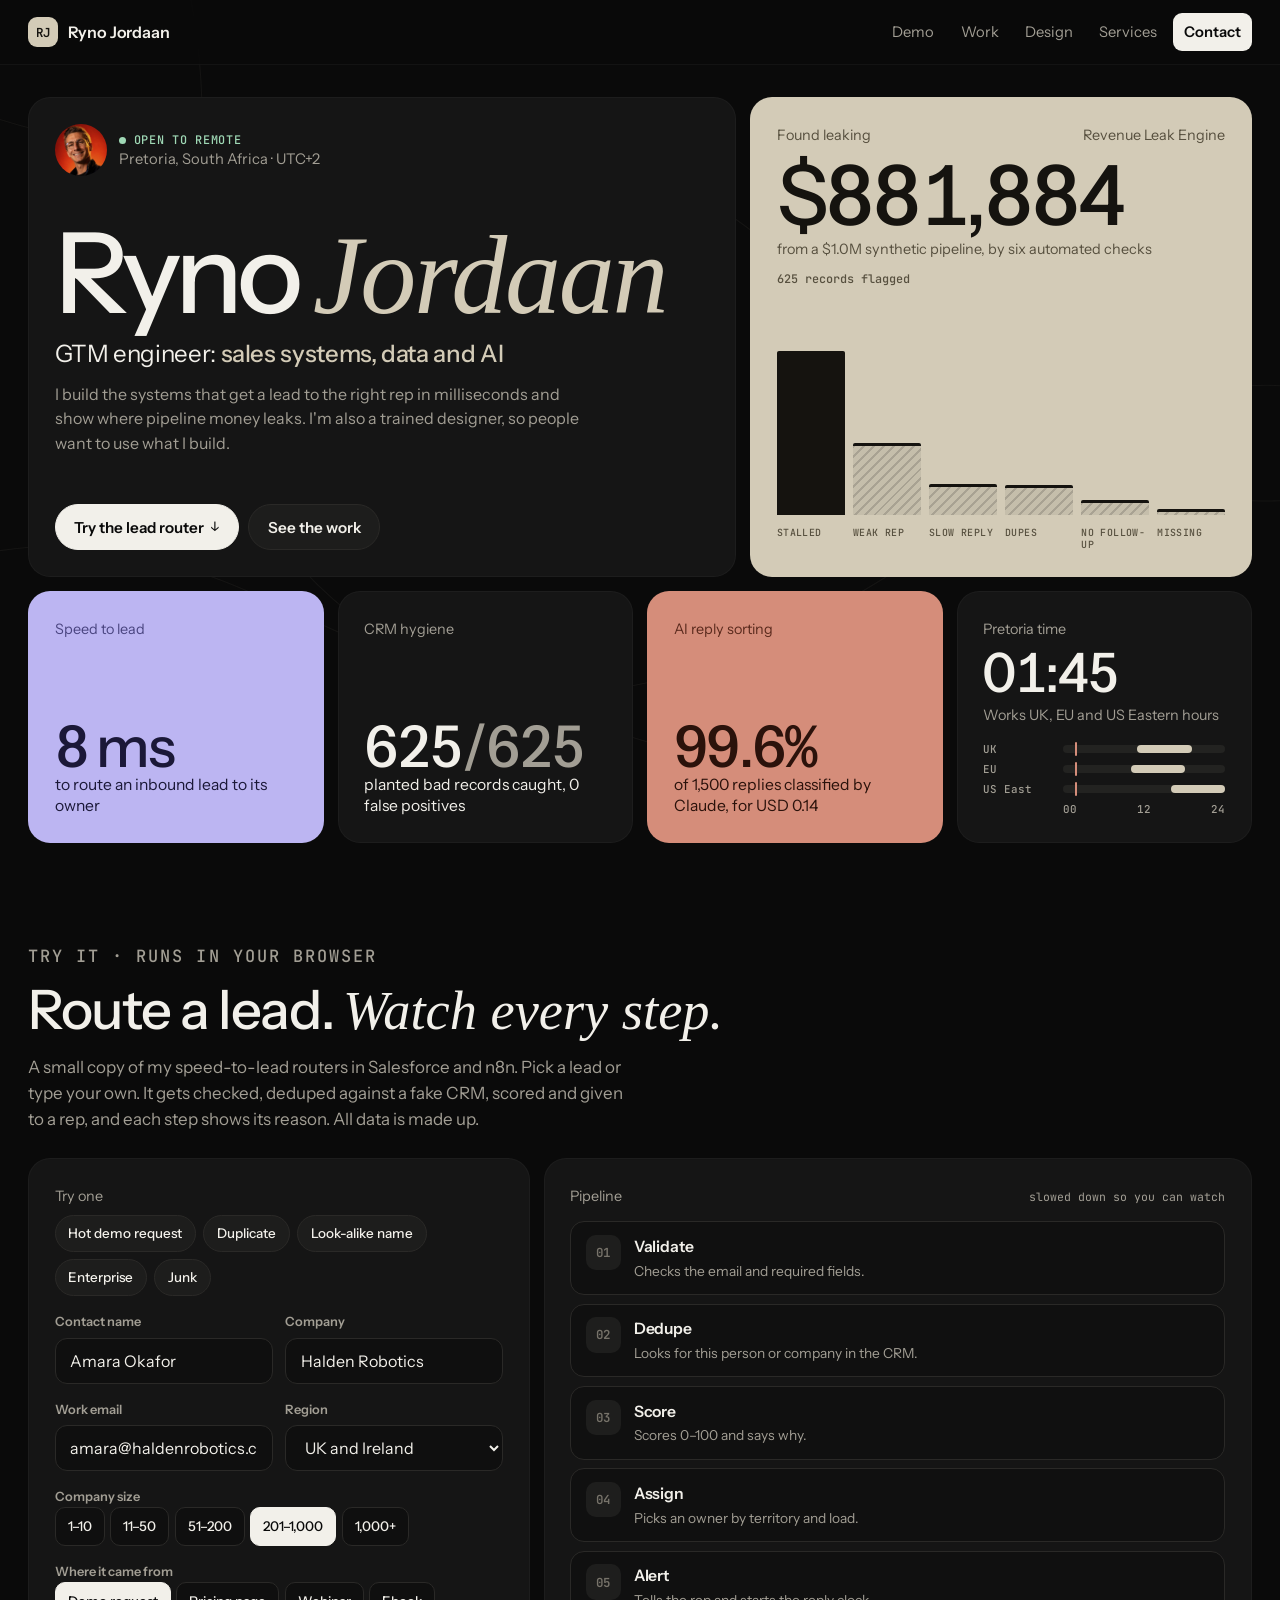
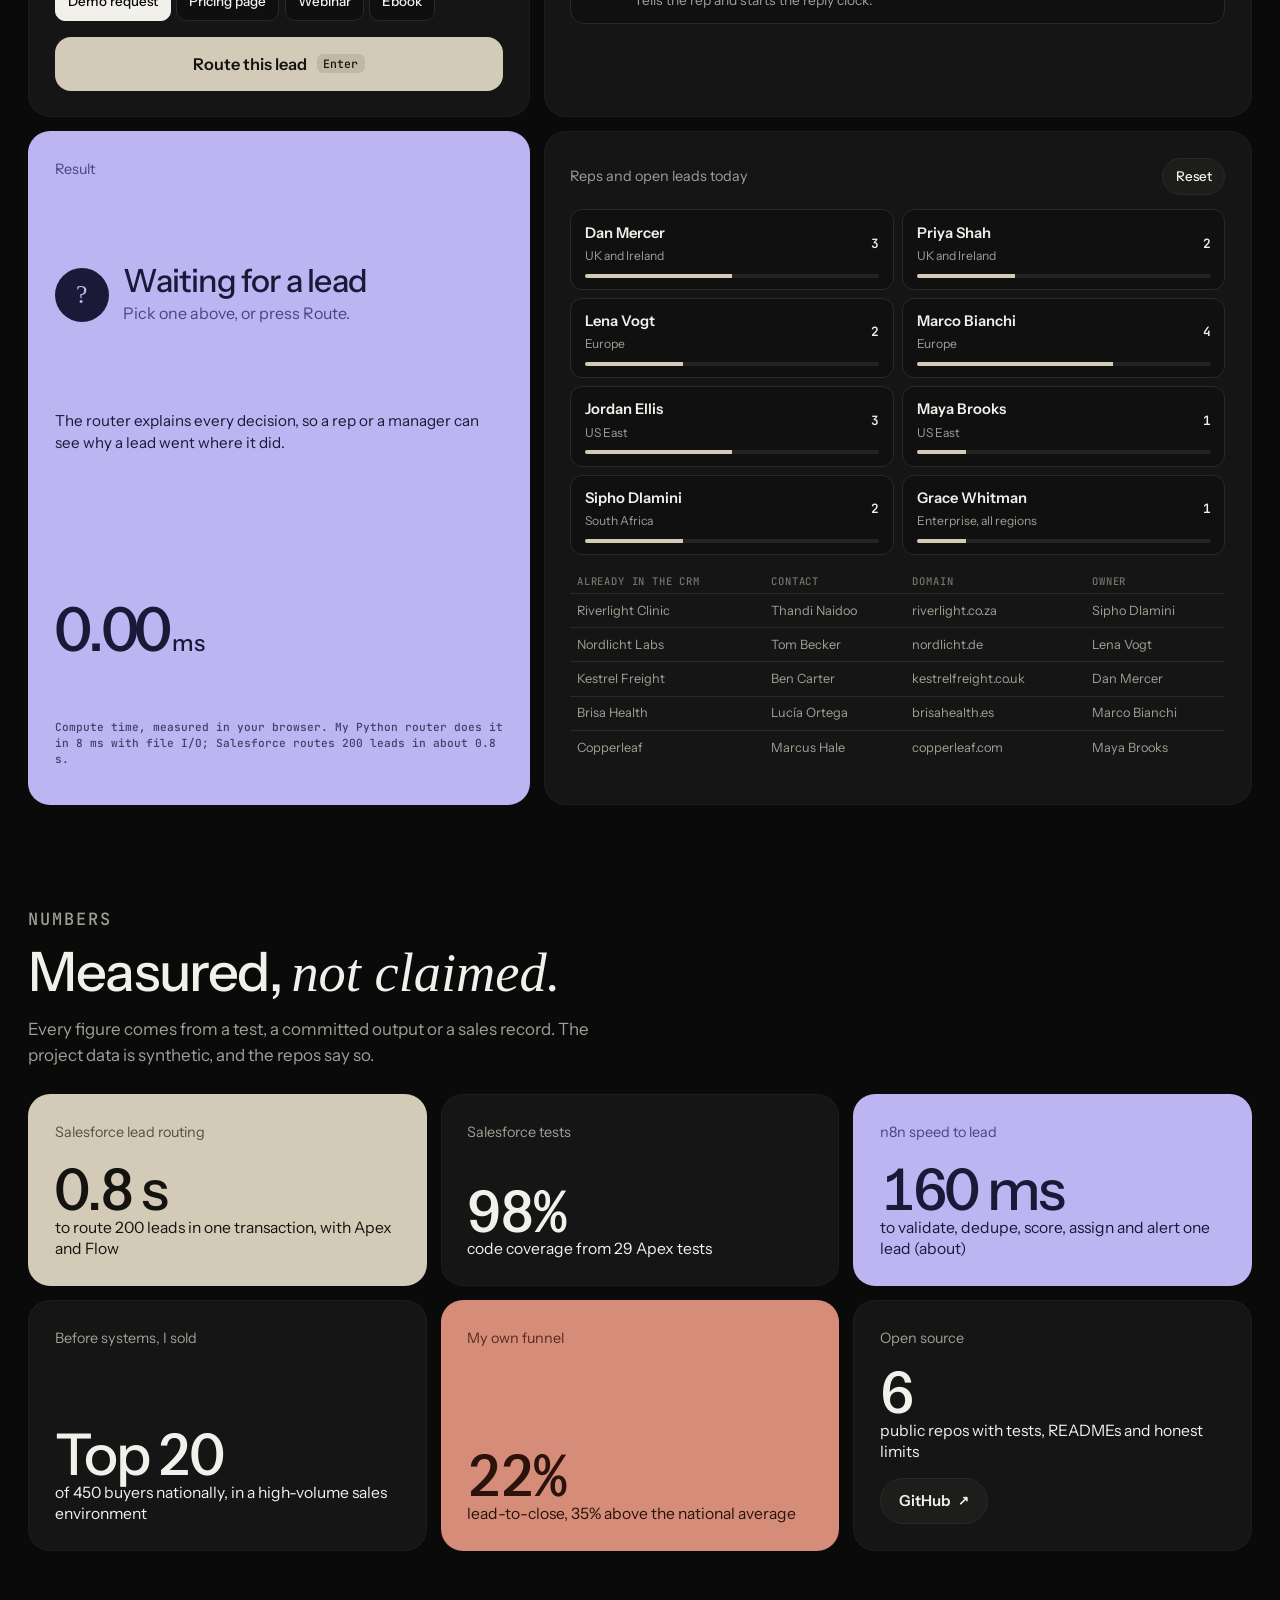
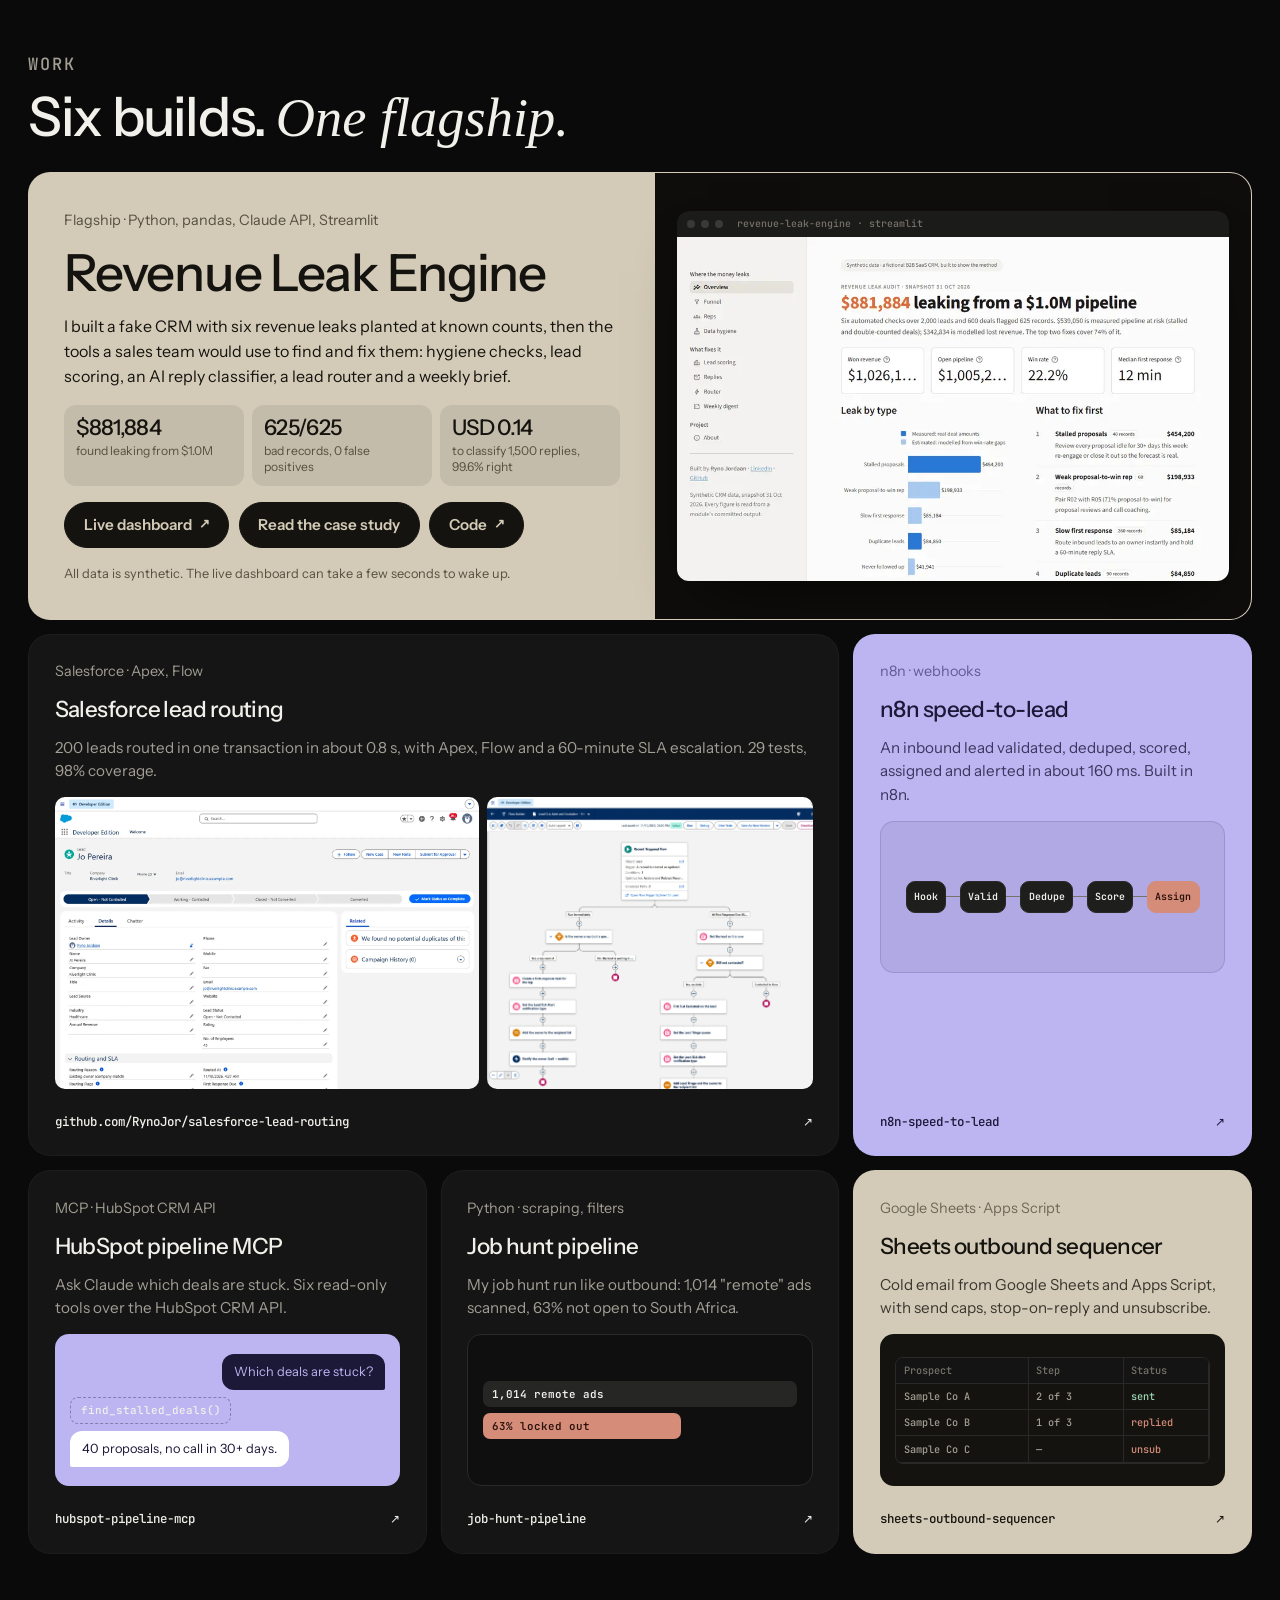
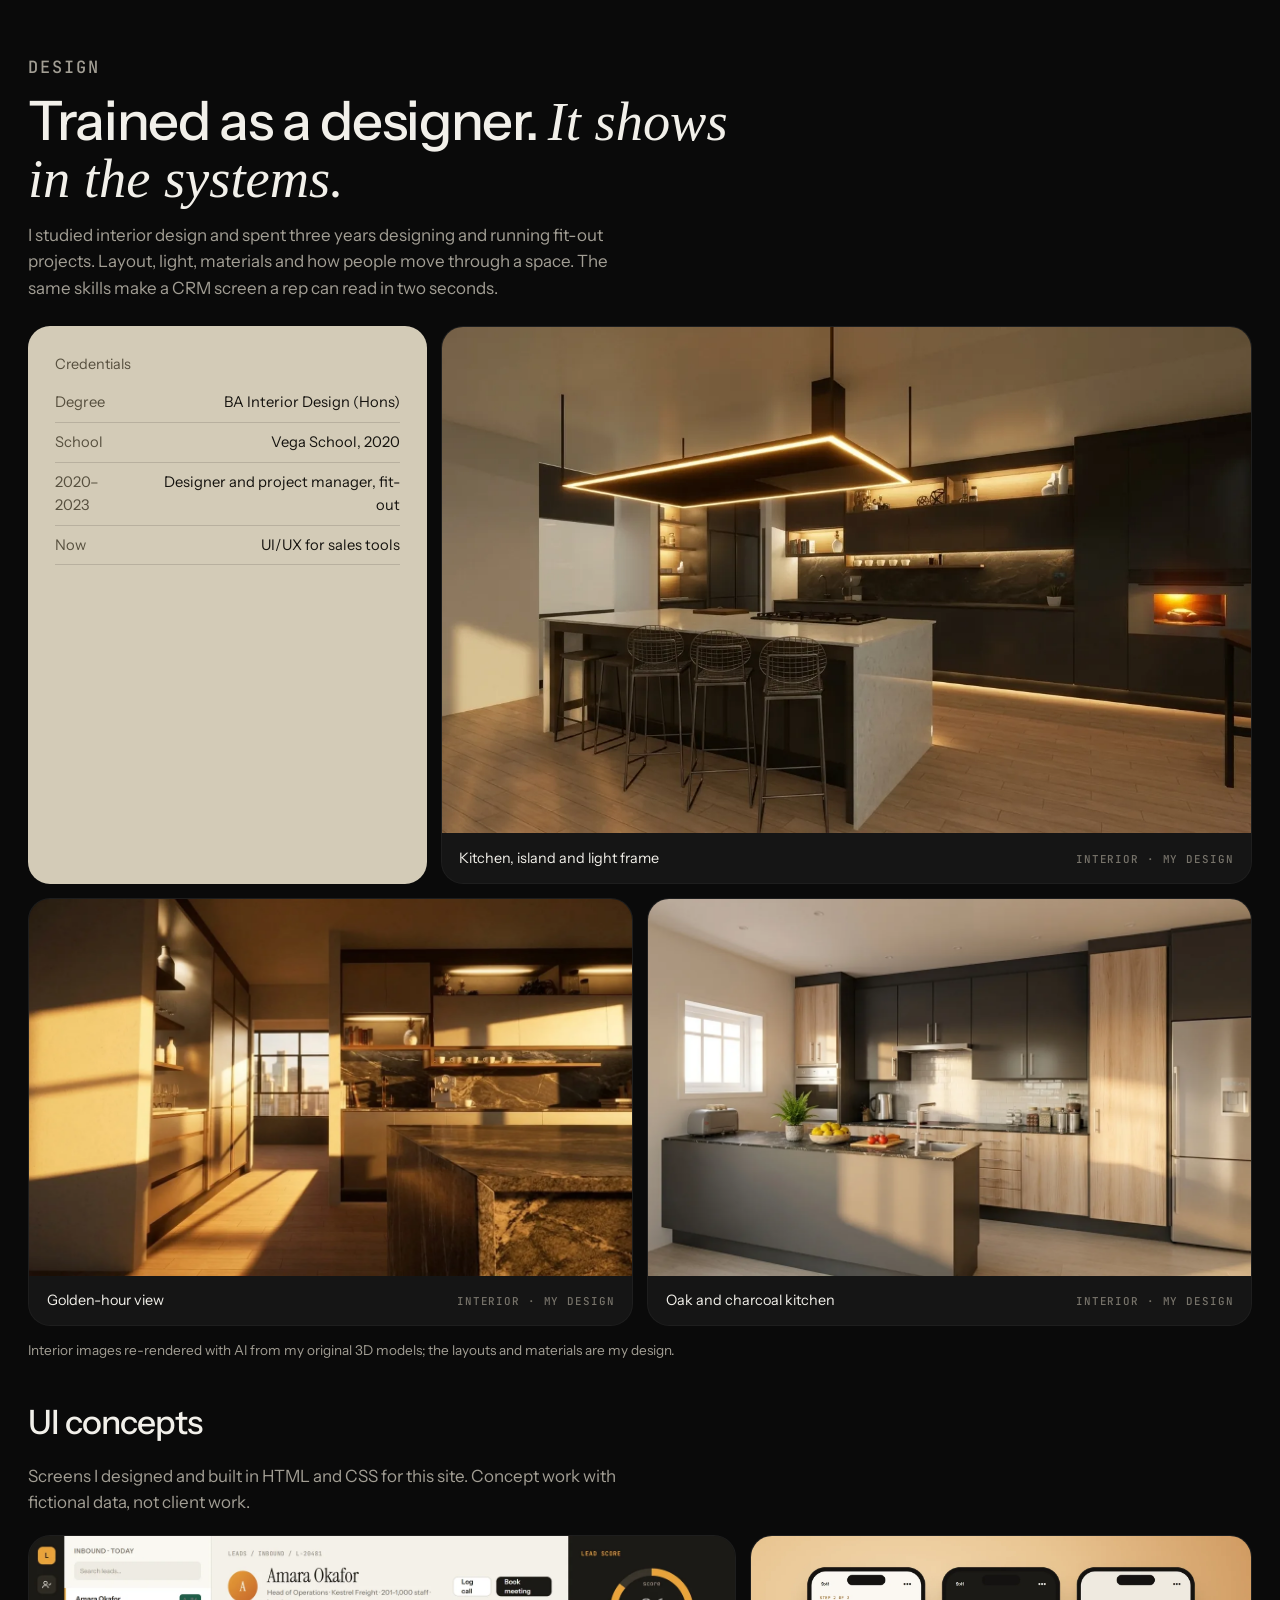
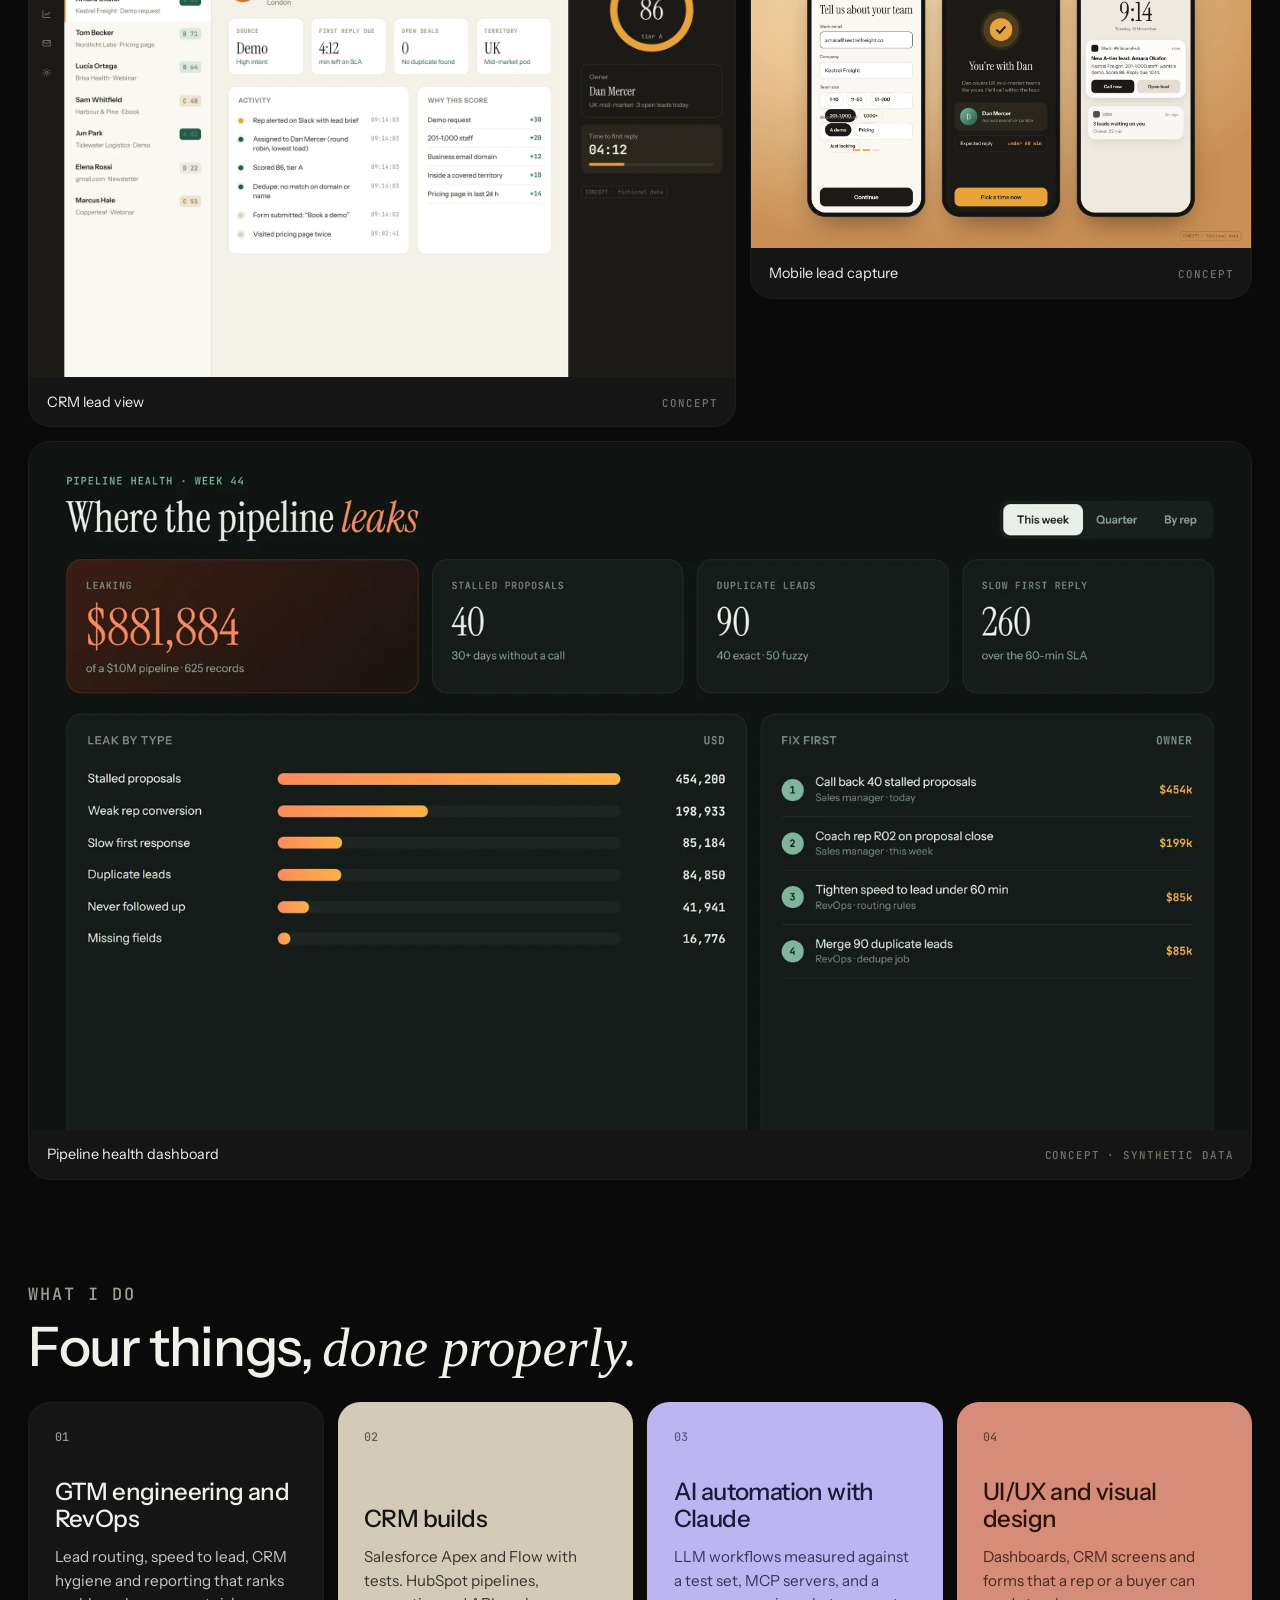
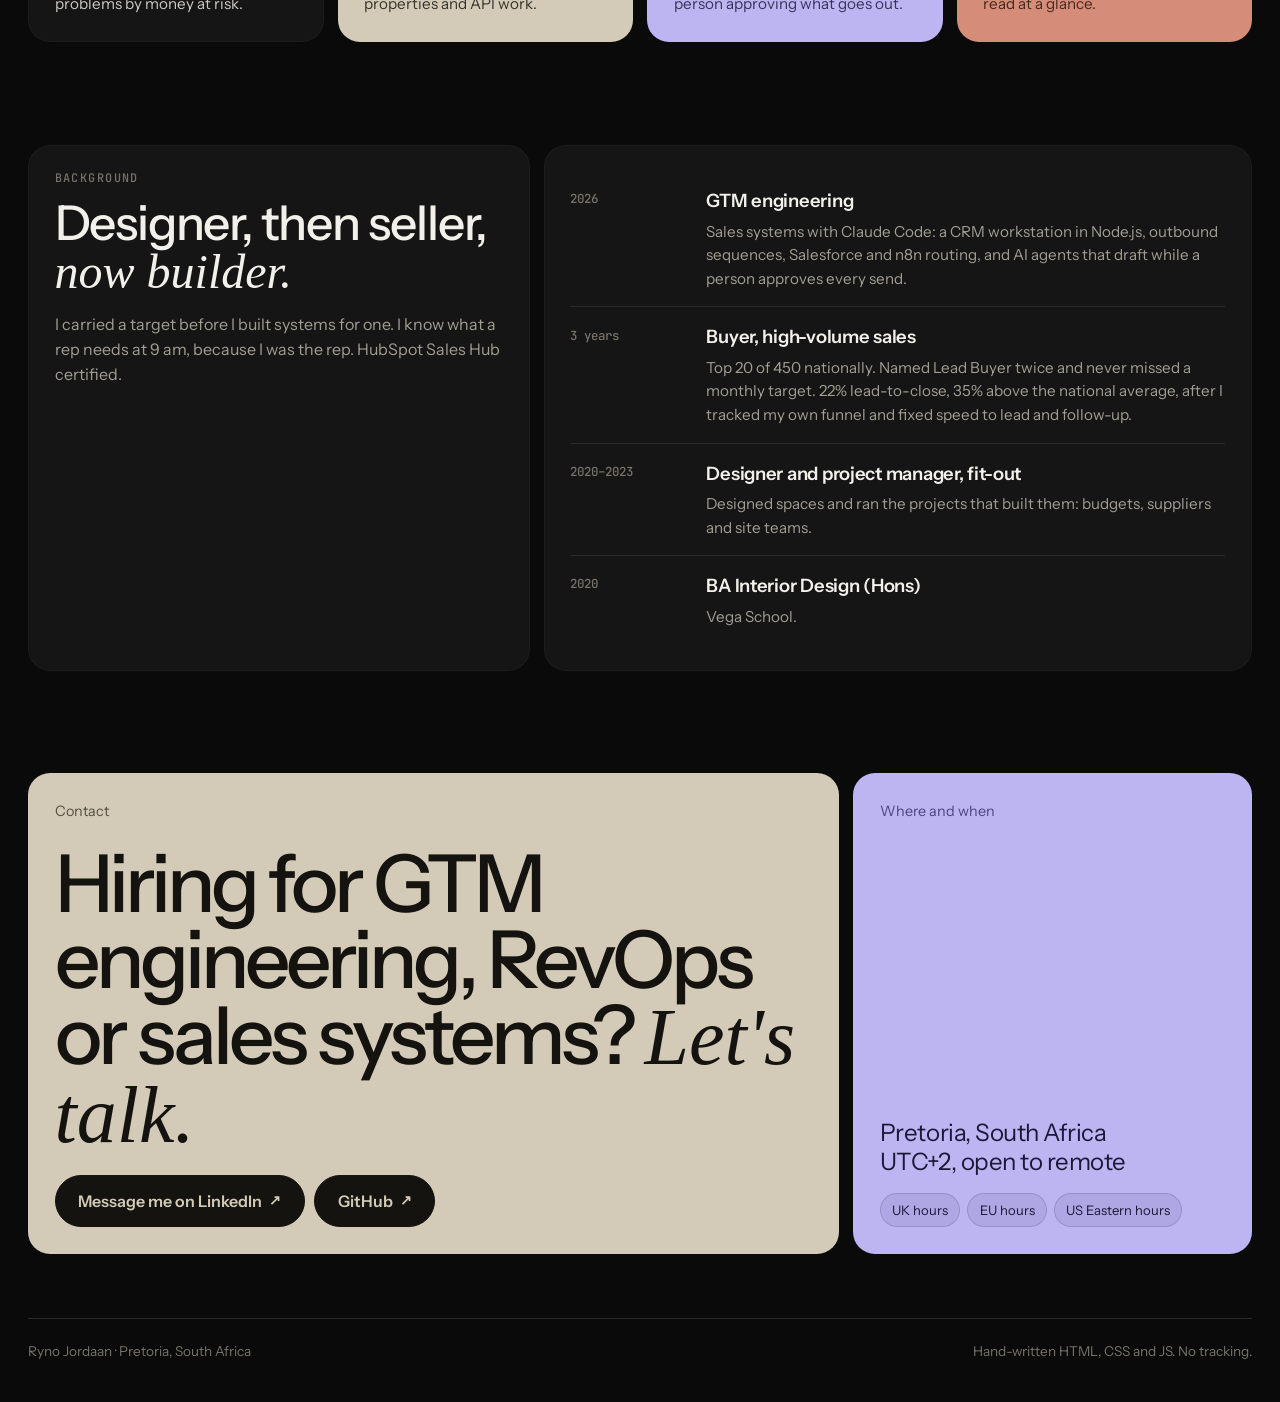
==== index.html @ b2c11237 "Redesign the site as a dark bento portfolio with a live lead-router demo - Hero: animated ledger cou" ====
<!DOCTYPE html>
<html lang="en" class="no-js">
<head>
<meta charset="utf-8">
<meta name="viewport" content="width=device-width, initial-scale=1">
<title>Ryno Jordaan · GTM engineer: sales systems, data and AI</title>
<meta name="description" content="Ryno Jordaan, GTM engineer in Pretoria, South Africa, open to remote. Revenue systems that found $881,884 leaking from a $1.0M pipeline and route a lead in 8 ms. Trained designer. Try the live lead router.">
<meta name="author" content="Ryno Jordaan">
<link rel="canonical" href="https://rynojor.github.io/">
<meta name="theme-color" content="#0a0a0a">
<meta property="og:type" content="website">
<meta property="og:url" content="https://rynojor.github.io/">
<meta property="og:title" content="Ryno Jordaan · GTM engineer: sales systems, data and AI">
<meta property="og:description" content="$881,884 found leaking from a $1.0M pipeline. Leads routed in 8 ms. Salesforce, HubSpot, n8n and Claude builds, plus a lead router you can try in the browser.">
<meta property="og:image" content="https://rynojor.github.io/img/og.jpg">
<meta property="og:image:width" content="1200">
<meta property="og:image:height" content="630">
<meta property="og:image:alt" content="Revenue Leak Engine dashboard: $881,884 leaking from a $1.0M pipeline">
<meta name="twitter:card" content="summary_large_image">
<link rel="icon" href="data:image/svg+xml,%3Csvg xmlns='http://www.w3.org/2000/svg' viewBox='0 0 32 32'%3E%3Crect width='32' height='32' rx='9' fill='%23d3cbb7'/%3E%3Ctext x='16' y='21' font-family='monospace' font-size='13' font-weight='700' fill='%2315130f' text-anchor='middle'%3ERJ%3C/text%3E%3C/svg%3E">
<link rel="preload" href="fonts/InstrumentSans-normal.woff2" as="font" type="font/woff2" crossorigin>
<link rel="stylesheet" href="style.css">
<script>document.documentElement.classList.remove('no-js')</script>
</head>
<body>
<a class="skip" href="#main">Skip to content</a>

<svg class="curves" aria-hidden="true" viewBox="0 0 1440 900" preserveAspectRatio="xMidYMid slice"><path d="M-80 640C260 520 420 860 760 760s520-420 780-300"/><path d="M-40 120c300 120 520-60 760 60s420 420 760 380"/><path d="M200-60c80 260-60 480 140 700s560 160 640 360"/></svg>

<header class="bar">
  <div class="wrap">
    <a class="mark" href="./"><i>RJ</i><span>Ryno Jordaan</span></a>
    <nav aria-label="Main">
      <a href="#demo" class="keep">Demo</a>
      <a href="#work">Work</a>
      <a href="#design">Design</a>
      <a href="#services">Services</a>
      <a href="#contact" class="hire">Contact</a>
    </nav>
  </div>
</header>

<main id="main">

  <!-- HERO -->
  <section class="wrap hero" aria-labelledby="name">
    <div class="bento">
      <div class="t s7 intro">
        <div class="who">
          <img src="img/ryno.jpg" width="112" height="112" alt="Ryno Jordaan">
          <p><span class="status">Open to remote</span><br><span class="muted">Pretoria, South Africa · UTC+2</span></p>
        </div>
        <div>
          <h1 id="name">Ryno <span class="serif">Jordaan</span></h1>
          <p class="role">GTM engineer: <b>sales systems, data and AI</b></p>
          <p class="sub">I build the systems that get a lead to the right rep in milliseconds and show where pipeline money leaks. I'm also a trained designer, so people want to use what I build.</p>
        </div>
        <div class="btns">
          <a class="btn light" href="#demo">Try the lead router <span class="arr" aria-hidden="true">↓</span></a>
          <a class="btn" href="#work">See the work</a>
        </div>
      </div>

      <div class="t s5 sand ledger" aria-labelledby="ledger-h">
        <div class="top"><p class="lbl" id="ledger-h">Found leaking</p><p class="lbl">Revenue Leak Engine</p></div>
        <p class="big" id="leak" aria-label="$881,884">$881,884</p>
        <p class="lbl">from a $1.0M synthetic pipeline, by six automated checks</p>
        <p class="feed" id="feed" aria-hidden="true"></p>
        <div class="bars pre" id="bars" role="list" aria-label="Leak by type, in US dollars">
          <div class="b hot" role="listitem" tabindex="0" style="--h:100%"><em>$454,200</em><span class="v"></span><span class="sr">Stalled proposals: $454,200</span></div>
          <div class="b" role="listitem" tabindex="0" style="--h:43.8%"><em>$198,933</em><span class="v"></span><span class="sr">Weak rep conversion: $198,933</span></div>
          <div class="b" role="listitem" tabindex="0" style="--h:18.8%"><em>$85,184</em><span class="v"></span><span class="sr">Slow first response: $85,184</span></div>
          <div class="b" role="listitem" tabindex="0" style="--h:18.7%"><em>$84,850</em><span class="v"></span><span class="sr">Duplicate leads: $84,850</span></div>
          <div class="b" role="listitem" tabindex="0" style="--h:9.2%"><em>$41,941</em><span class="v"></span><span class="sr">Never followed up: $41,941</span></div>
          <div class="b" role="listitem" tabindex="0" style="--h:3.7%"><em>$16,776</em><span class="v"></span><span class="sr">Missing required fields: $16,776</span></div>
        </div>
        <div class="legend" aria-hidden="true"><span>Stalled</span><span>Weak rep</span><span>Slow reply</span><span>Dupes</span><span>No follow-up</span><span>Missing</span></div>
      </div>

      <div class="t s3 lav stat">
        <p class="lbl">Speed to lead</p>
        <div><p class="big">8 ms</p><p class="k">to route an inbound lead to its owner</p></div>
      </div>
      <div class="t s3 stat">
        <p class="lbl">CRM hygiene</p>
        <div><p class="big">625<span class="muted">/625</span></p><p class="k">planted bad records caught, 0 false positives</p></div>
      </div>
      <div class="t s3 terra stat">
        <p class="lbl">AI reply sorting</p>
        <div><p class="big">99.6%</p><p class="k">of 1,500 replies classified by Claude, for USD 0.14</p></div>
      </div>
      <div class="t s3" aria-labelledby="clock-h">
        <p class="lbl" id="clock-h">Pretoria time</p>
        <p class="clock" id="clock">--:--</p>
        <p class="muted" style="margin:0;font-size:.9rem">Works UK, EU and US Eastern hours</p>
        <div class="hours" id="hours" aria-hidden="true"></div>
      </div>
    </div>
  </section>

  <!-- DEMO -->
  <section class="wrap sec" id="demo" aria-labelledby="demo-h">
    <div class="sec-head">
      <p class="eyebrow">Try it · runs in your browser</p>
      <h2 id="demo-h">Route a lead. <span class="serif">Watch every step.</span></h2>
      <p>A small copy of my speed-to-lead routers in Salesforce and n8n. Pick a lead or type your own. It gets checked, deduped against a fake CRM, scored and given to a rep, and each step shows its reason. All data is made up.</p>
    </div>

    <div class="bento demo">
      <form class="t s5 form" id="leadForm" novalidate>
        <div>
          <p class="lbl" id="presets-l" style="margin-bottom:.5rem">Try one</p>
          <div class="presets" role="group" aria-labelledby="presets-l">
            <button type="button" class="preset" data-p="fresh" aria-pressed="false">Hot demo request</button>
            <button type="button" class="preset" data-p="dupe" aria-pressed="false">Duplicate</button>
            <button type="button" class="preset" data-p="near" aria-pressed="false">Look-alike name</button>
            <button type="button" class="preset" data-p="ent" aria-pressed="false">Enterprise</button>
            <button type="button" class="preset" data-p="junk" aria-pressed="false">Junk</button>
          </div>
        </div>
        <div class="two">
          <div class="fld"><label for="f-name">Contact name</label><input id="f-name" name="name" autocomplete="off" value="Amara Okafor"></div>
          <div class="fld"><label for="f-co">Company</label><input id="f-co" name="company" autocomplete="off" value="Halden Robotics"></div>
        </div>
        <div class="two">
          <div class="fld"><label for="f-email">Work email</label><input id="f-email" name="email" type="email" autocomplete="off" value="amara@haldenrobotics.com"></div>
          <div class="fld"><label for="f-region">Region</label>
            <select id="f-region" name="region">
              <option value="UK">UK and Ireland</option>
              <option value="EU">Europe</option>
              <option value="USE">US East</option>
              <option value="ZA">South Africa</option>
              <option value="ROW">Rest of world</option>
            </select>
          </div>
        </div>
        <fieldset class="fld"><legend>Company size</legend>
          <div class="seg">
            <input type="radio" name="size" id="sz1" value="1"><label for="sz1">1–10</label>
            <input type="radio" name="size" id="sz2" value="2"><label for="sz2">11–50</label>
            <input type="radio" name="size" id="sz3" value="3"><label for="sz3">51–200</label>
            <input type="radio" name="size" id="sz4" value="4" checked><label for="sz4">201–1,000</label>
            <input type="radio" name="size" id="sz5" value="5"><label for="sz5">1,000+</label>
          </div>
        </fieldset>
        <fieldset class="fld"><legend>Where it came from</legend>
          <div class="seg">
            <input type="radio" name="src" id="sr1" value="demo" checked><label for="sr1">Demo request</label>
            <input type="radio" name="src" id="sr2" value="pricing"><label for="sr2">Pricing page</label>
            <input type="radio" name="src" id="sr3" value="webinar"><label for="sr3">Webinar</label>
            <input type="radio" name="src" id="sr4" value="ebook"><label for="sr4">Ebook</label>
          </div>
        </fieldset>
        <button class="go" type="submit" id="goBtn">Route this lead <kbd aria-hidden="true">Enter</kbd></button>
      </form>

      <div class="t s7 pipe" aria-labelledby="pipe-h">
        <div style="display:flex;justify-content:space-between;align-items:baseline;gap:1rem">
          <p class="lbl" id="pipe-h">Pipeline</p>
          <p class="lbl" style="font-family:var(--mono);font-size:.72rem">slowed down so you can watch</p>
        </div>
        <ol class="stages" id="stages">
          <li class="stage" data-s="validate"><span class="ic">01</span><div><h3>Validate</h3><p>Checks the email and required fields.</p></div><span class="ms"></span></li>
          <li class="stage" data-s="dedupe"><span class="ic">02</span><div><h3>Dedupe</h3><p>Looks for this person or company in the CRM.</p></div><span class="ms"></span></li>
          <li class="stage" data-s="score"><span class="ic">03</span><div><h3>Score</h3><p>Scores 0–100 and says why.</p></div><span class="ms"></span></li>
          <li class="stage" data-s="assign"><span class="ic">04</span><div><h3>Assign</h3><p>Picks an owner by territory and load.</p></div><span class="ms"></span></li>
          <li class="stage" data-s="alert"><span class="ic">05</span><div><h3>Alert</h3><p>Tells the rep and starts the reply clock.</p></div><span class="ms"></span></li>
        </ol>
      </div>

      <div class="t s5 lav result" aria-live="polite" id="result">
        <p class="lbl">Result</p>
        <div class="who"><div class="av" id="r-av">?</div><div><h3 id="r-title">Waiting for a lead</h3><p class="muted" style="margin:.2rem 0 0" id="r-sub">Pick one above, or press Route.</p></div></div>
        <p class="why" id="r-why">The router explains every decision, so a rep or a manager can see why a lead went where it did.</p>
        <div>
          <p class="timer" id="r-ms">0.00<small>ms</small></p>
          <p class="foot">Compute time, measured in your browser. My Python router does it in 8 ms with file I/O; Salesforce routes 200 leads in about 0.8 s.</p>
        </div>
      </div>

      <div class="t s7 reps" aria-labelledby="reps-h">
        <div style="display:flex;justify-content:space-between;align-items:baseline"><p class="lbl" id="reps-h">Reps and open leads today</p><button type="button" class="preset" id="resetBtn">Reset</button></div>
        <ul class="replist" id="reps"></ul>
        <div class="crm-wrap">
          <table class="crm" aria-label="Fake CRM records used for dedupe">
            <thead><tr><th scope="col">Already in the CRM</th><th scope="col">Contact</th><th scope="col">Domain</th><th scope="col">Owner</th></tr></thead>
            <tbody id="crm"></tbody>
          </table>
        </div>
        <ol class="log" id="log" aria-label="Routing log"></ol>
      </div>
    </div>
  </section>

  <!-- NUMBERS -->
  <section class="wrap sec" id="numbers" aria-labelledby="num-h">
    <div class="sec-head">
      <p class="eyebrow">Numbers</p>
      <h2 id="num-h">Measured, <span class="serif">not claimed.</span></h2>
      <p>Every figure comes from a test, a committed output or a sales record. The project data is synthetic, and the repos say so.</p>
    </div>
    <div class="bento">
      <div class="t s4 sand stat rv"><p class="lbl">Salesforce lead routing</p><div><p class="big">0.8 s</p><p class="k">to route 200 leads in one transaction, with Apex and Flow</p></div></div>
      <div class="t s4 stat rv"><p class="lbl">Salesforce tests</p><div><p class="big">98%</p><p class="k">code coverage from 29 Apex tests</p></div></div>
      <div class="t s4 lav stat rv"><p class="lbl">n8n speed to lead</p><div><p class="big">160 ms</p><p class="k">to validate, dedupe, score, assign and alert one lead (about)</p></div></div>
      <div class="t s4 stat rv"><p class="lbl">Before systems, I sold</p><div><p class="big">Top 20</p><p class="k">of 450 buyers nationally, in a high-volume sales environment</p></div></div>
      <div class="t s4 terra stat rv"><p class="lbl">My own funnel</p><div><p class="big">22%</p><p class="k">lead-to-close, 35% above the national average</p></div></div>
      <div class="t s4 stat rv"><p class="lbl">Open source</p><div><p class="big">6</p><p class="k">public repos with tests, READMEs and honest limits</p></div><a class="btn" href="https://github.com/RynoJor" rel="noopener" style="align-self:flex-start">GitHub <span class="arr" aria-hidden="true">↗</span></a></div>
    </div>
  </section>

  <!-- WORK -->
  <section class="wrap sec" id="work" aria-labelledby="work-h">
    <div class="sec-head">
      <p class="eyebrow">Work</p>
      <h2 id="work-h">Six builds. <span class="serif">One flagship.</span></h2>
    </div>
    <div class="bento">
      <article class="t s12 sand flag rv" aria-labelledby="rle-h" style="grid-column:1/-1">
        <div class="copy">
          <p class="lbl">Flagship · Python, pandas, Claude API, Streamlit</p>
          <h3 id="rle-h">Revenue Leak Engine</h3>
          <p>I built a fake CRM with six revenue leaks planted at known counts, then the tools a sales team would use to find and fix them: hygiene checks, lead scoring, an AI reply classifier, a lead router and a weekly brief.</p>
          <div class="mini">
            <div><b>$881,884</b><span>found leaking from $1.0M</span></div>
            <div><b>625/625</b><span>bad records, 0 false positives</span></div>
            <div><b>USD 0.14</b><span>to classify 1,500 replies, 99.6% right</span></div>
          </div>
          <div class="btns">
            <a class="btn" href="https://revenue-leak-engine-yh3ipqcltain2zvnralelv.streamlit.app/" rel="noopener">Live dashboard <span class="arr" aria-hidden="true">↗</span></a>
            <a class="btn" href="case-study.html">Read the case study</a>
            <a class="btn" href="https://github.com/RynoJor/revenue-leak-engine" rel="noopener">Code <span class="arr" aria-hidden="true">↗</span></a>
          </div>
          <p class="note">All data is synthetic. The live dashboard can take a few seconds to wake up.</p>
        </div>
        <div class="media">
          <div class="frame">
            <div class="chrome" aria-hidden="true"><i></i><i></i><i></i><span>revenue-leak-engine · streamlit</span></div>
            <img src="img/work/rle-walkthrough.webp" width="960" height="600" loading="lazy" decoding="async" alt="Walkthrough of the Revenue Leak Engine dashboard: overview, reps, replies and the weekly brief">
          </div>
        </div>
      </article>

      <a class="t s8 card rv" href="https://github.com/RynoJor/salesforce-lead-routing" rel="noopener">
        <p class="lbl">Salesforce · Apex, Flow</p>
        <h3>Salesforce lead routing</h3>
        <p>200 leads routed in one transaction in about 0.8 s, with Apex, Flow and a 60-minute SLA escalation. 29 tests, 98% coverage.</p>
        <div class="shots">
          <img src="img/work/sf-routed-lead.webp" width="1400" height="1313" loading="lazy" decoding="async" alt="A routed lead in Salesforce showing its owner and routing reason">
          <img src="img/work/sf-flow-canvas.webp" width="1400" height="1215" loading="lazy" decoding="async" alt="The SLA escalation Flow on the Salesforce Flow canvas">
        </div>
        <span class="go-link"><span>github.com/RynoJor/salesforce-lead-routing</span><span aria-hidden="true">↗</span></span>
      </a>

      <a class="t s4 lav card rv" href="https://github.com/RynoJor/n8n-speed-to-lead" rel="noopener">
        <p class="lbl">n8n · webhooks</p>
        <h3>n8n speed-to-lead</h3>
        <p>An inbound lead validated, deduped, scored, assigned and alerted in about 160 ms. Built in n8n.</p>
        <div class="viz" aria-hidden="true"><div class="nodes"><span>Hook</span><i></i><span>Valid</span><i></i><span>Dedupe</span><i></i><span>Score</span><i></i><span class="on">Assign</span></div></div>
        <span class="go-link"><span>n8n-speed-to-lead</span><span aria-hidden="true">↗</span></span>
      </a>

      <a class="t s4 card rv" href="https://github.com/RynoJor/hubspot-pipeline-mcp" rel="noopener">
        <p class="lbl">MCP · HubSpot CRM API</p>
        <h3>HubSpot pipeline MCP</h3>
        <p>Ask Claude which deals are stuck. Six read-only tools over the HubSpot CRM API.</p>
        <div class="viz" aria-hidden="true" style="background:var(--lav);border-color:transparent"><div class="chat"><span class="q">Which deals are stuck?</span><span class="tool">find_stalled_deals()</span><span class="a">40 proposals, no call in 30+ days.</span></div></div>
        <span class="go-link"><span>hubspot-pipeline-mcp</span><span aria-hidden="true">↗</span></span>
      </a>

      <a class="t s4 card rv" href="https://github.com/RynoJor/job-hunt-pipeline" rel="noopener">
        <p class="lbl">Python · scraping, filters</p>
        <h3>Job hunt pipeline</h3>
        <p>My job hunt run like outbound: 1,014 "remote" ads scanned, 63% not open to South Africa.</p>
        <div class="viz" aria-hidden="true"><div class="funnel"><div style="width:100%;background:#262624">1,014 remote ads</div><div style="width:63%;background:var(--terra);color:var(--terra-ink)">63% locked out</div></div></div>
        <span class="go-link"><span>job-hunt-pipeline</span><span aria-hidden="true">↗</span></span>
      </a>

      <a class="t s4 sand card rv" href="https://github.com/RynoJor/sheets-outbound-sequencer" rel="noopener">
        <p class="lbl">Google Sheets · Apps Script</p>
        <h3>Sheets outbound sequencer</h3>
        <p>Cold email from Google Sheets and Apps Script, with send caps, stop-on-reply and unsubscribe.</p>
        <div class="viz" aria-hidden="true" style="background:var(--ink)"><div class="sheet"><span class="h">Prospect</span><span class="h">Step</span><span class="h">Status</span><span>Sample Co A</span><span>2 of 3</span><span class="sent">sent</span><span>Sample Co B</span><span>1 of 3</span><span class="stop">replied</span><span>Sample Co C</span><span>—</span><span class="stop">unsub</span></div></div>
        <span class="go-link"><span>sheets-outbound-sequencer</span><span aria-hidden="true">↗</span></span>
      </a>
    </div>
  </section>

  <!-- DESIGN -->
  <section class="wrap sec" id="design" aria-labelledby="design-h">
    <div class="sec-head">
      <p class="eyebrow">Design</p>
      <h2 id="design-h">Trained as a designer. <span class="serif">It shows in the systems.</span></h2>
      <p>I studied interior design and spent three years designing and running fit-out projects. Layout, light, materials and how people move through a space. The same skills make a CRM screen a rep can read in two seconds.</p>
    </div>

    <div class="gallery" style="margin-bottom:var(--gap)">
      <div class="t w4 sand rv">
        <p class="lbl">Credentials</p>
        <ul class="spec" style="margin-top:1rem">
          <li><span>Degree</span><span>BA Interior Design (Hons)</span></li>
          <li><span>School</span><span>Vega School, 2020</span></li>
          <li><span>2020–2023</span><span>Designer and project manager, fit-out</span></li>
          <li><span>Now</span><span>UI/UX for sales tools</span></li>
        </ul>
      </div>
      <figure class="shot w8 rv">
        <button type="button" data-lb="img/design/interior-1.webp" data-cap="Kitchen I designed: a long island under a suspended light frame.">
          <img src="img/design/interior-1.webp" width="1376" height="768" loading="lazy" decoding="async" alt="Kitchen interior designed by Ryno: long stone island, dark joinery and a suspended rectangular light frame">
        </button>
        <figcaption>Kitchen, island and light frame<span>Interior · my design</span></figcaption>
      </figure>
      <figure class="shot w6 rv">
        <button type="button" data-lb="img/design/interior-2.webp" data-cap="Same kitchen at golden hour: tall joinery, lit niches, open shelving and a veined stone splashback.">
          <img src="img/design/interior-2.webp" width="1376" height="768" loading="lazy" decoding="async" alt="The same kitchen at golden hour: tall dark joinery, lit niche shelves, open shelving and a veined stone island">
        </button>
        <figcaption>Golden-hour view<span>Interior · my design</span></figcaption>
      </figure>
      <figure class="shot w6 rv">
        <button type="button" data-lb="img/design/interior-3.webp" data-cap="A second kitchen: oak and charcoal joinery with a matching island.">
          <img src="img/design/interior-3.webp" width="1376" height="768" loading="lazy" decoding="async" alt="Kitchen with light oak and charcoal cabinets and a charcoal island">
        </button>
        <figcaption>Oak and charcoal kitchen<span>Interior · my design</span></figcaption>
      </figure>
    </div>
    <p class="muted" id="interior-note" style="font-size:.85rem;margin:0 0 2.2rem">Interior images re-rendered with AI from my original 3D models; the layouts and materials are my design.</p>

    <div class="sec-head" style="margin-bottom:1.2rem">
      <h3 style="font-size:clamp(1.5rem,3vw,2.1rem);letter-spacing:-.03em">UI concepts</h3>
      <p>Screens I designed and built in HTML and CSS for this site. Concept work with fictional data, not client work.</p>
    </div>
    <div class="gallery">
      <figure class="shot w7 rv">
        <button type="button" data-lb="img/design/concept-crm.webp" data-cap="Concept: a CRM lead view that shows the score, the reasons for it, the owner and the reply clock on one screen.">
          <img src="img/design/concept-crm.webp" width="1600" height="1000" loading="lazy" decoding="async" alt="Concept CRM lead view with a lead score ring, score reasons, activity timeline and a reply countdown">
        </button>
        <figcaption>CRM lead view<span>Concept</span></figcaption>
      </figure>
      <figure class="shot w5 rv">
        <button type="button" data-lb="img/design/concept-mobile.webp" data-cap="Concept: a mobile lead form, the confirmation that names the rep, and the rep's alert.">
          <img src="img/design/concept-mobile.webp" width="1600" height="1000" loading="lazy" decoding="async" alt="Three phone screens: a lead form, a confirmation naming the rep, and a Slack alert to the rep">
        </button>
        <figcaption>Mobile lead capture<span>Concept</span></figcaption>
      </figure>
      <figure class="shot w12 wide rv" style="grid-column:1/-1">
        <button type="button" data-lb="img/design/concept-dash.webp" data-cap="Concept: a pipeline health dashboard using the Revenue Leak Engine's synthetic numbers.">
          <img src="img/design/concept-dash.webp" width="1600" height="1000" loading="lazy" decoding="async" alt="Pipeline health dashboard concept: $881,884 leaking, leak by type bars and a fix-first list">
        </button>
        <figcaption>Pipeline health dashboard<span>Concept · synthetic data</span></figcaption>
      </figure>
    </div>
  </section>

  <!-- SERVICES -->
  <section class="wrap sec" id="services" aria-labelledby="svc-h">
    <div class="sec-head">
      <p class="eyebrow">What I do</p>
      <h2 id="svc-h">Four things, <span class="serif">done properly.</span></h2>
    </div>
    <div class="bento">
      <div class="t s3 svc rv"><span class="num">01</span><h3>GTM engineering and RevOps</h3><p>Lead routing, speed to lead, CRM hygiene and reporting that ranks problems by money at risk.</p></div>
      <div class="t s3 sand svc rv"><span class="num">02</span><h3>CRM builds</h3><p>Salesforce Apex and Flow with tests. HubSpot pipelines, properties and API work.</p></div>
      <div class="t s3 lav svc rv"><span class="num">03</span><h3>AI automation with Claude</h3><p>LLM workflows measured against a test set, MCP servers, and a person approving what goes out.</p></div>
      <div class="t s3 terra svc rv"><span class="num">04</span><h3>UI/UX and visual design</h3><p>Dashboards, CRM screens and forms that a rep or a buyer can read at a glance.</p></div>
    </div>
  </section>

  <!-- BACKGROUND -->
  <section class="wrap sec" id="background" aria-labelledby="bg-h">
    <div class="bento">
      <div class="t s5 rv">
        <p class="eyebrow">Background</p>
        <h2 id="bg-h" style="font-size:clamp(2rem,4.4vw,3rem);line-height:1;margin-top:.8rem">Designer, then seller, <span class="serif">now builder.</span></h2>
        <p class="muted" style="margin:1rem 0 0">I carried a target before I built systems for one. I know what a rep needs at 9 am, because I was the rep. HubSpot Sales Hub certified.</p>
      </div>
      <div class="t s7 rv">
        <ol class="tl">
          <li><span class="when">2026</span><div><h3>GTM engineering</h3><p>Sales systems with Claude Code: a CRM workstation in Node.js, outbound sequences, Salesforce and n8n routing, and AI agents that draft while a person approves every send.</p></div></li>
          <li><span class="when">3 years</span><div><h3>Buyer, high-volume sales</h3><p>Top 20 of 450 nationally. Named Lead Buyer twice and never missed a monthly target. 22% lead-to-close, 35% above the national average, after I tracked my own funnel and fixed speed to lead and follow-up.</p></div></li>
          <li><span class="when">2020–2023</span><div><h3>Designer and project manager, fit-out</h3><p>Designed spaces and ran the projects that built them: budgets, suppliers and site teams.</p></div></li>
          <li><span class="when">2020</span><div><h3>BA Interior Design (Hons)</h3><p>Vega School.</p></div></li>
        </ol>
      </div>
    </div>
  </section>

  <!-- CONTACT -->
  <section class="wrap sec" id="contact" aria-labelledby="contact-h">
    <div class="bento">
      <div class="t s8 sand cta rv">
        <p class="lbl">Contact</p>
        <h2 id="contact-h">Hiring for GTM engineering, RevOps or sales systems? <span class="serif">Let's talk.</span></h2>
        <div class="btns">
          <a class="btn" href="https://www.linkedin.com/in/ryno-jordaan/" rel="noopener">Message me on LinkedIn <span class="arr" aria-hidden="true">↗</span></a>
          <a class="btn" href="https://github.com/RynoJor" rel="noopener">GitHub <span class="arr" aria-hidden="true">↗</span></a>
        </div>
      </div>
      <div class="t s4 lav cta rv">
        <p class="lbl">Where and when</p>
        <div>
          <p style="font-size:1.5rem;letter-spacing:-.02em;line-height:1.2;margin:0">Pretoria, South Africa<br>UTC+2, open to remote</p>
          <div class="chips" style="margin-top:1rem"><span class="chip">UK hours</span><span class="chip">EU hours</span><span class="chip">US Eastern hours</span></div>
        </div>
      </div>
    </div>
  </section>

</main>

<footer>
  <div class="wrap">
    <span>Ryno Jordaan · Pretoria, South Africa</span>
    <span>Hand-written HTML, CSS and JS. No tracking.</span>
  </div>
</footer>

<dialog class="lb" id="lb" aria-label="Image viewer">
  <button class="x" type="button" id="lbClose" aria-label="Close">✕</button>
  <img id="lbImg" src="" alt="">
  <p id="lbCap"></p>
</dialog>

<script src="site.js" defer></script>
</body>
</html>
---- style.css ----
/* Ryno Jordaan — portfolio. Dark bento: charcoal, sand, lavender, terracotta. No framework. */
@font-face{font-family:"Instrument Sans";src:url("fonts/InstrumentSans-normal.woff2") format("woff2");font-weight:400 700;font-display:swap}
@font-face{font-family:"Instrument Serif";src:url("fonts/InstrumentSerif-normal.woff2") format("woff2");font-display:swap}
@font-face{font-family:"Instrument Serif";font-style:italic;src:url("fonts/InstrumentSerif-italic.woff2") format("woff2");font-display:swap}
@font-face{font-family:"JetBrains Mono";src:url("fonts/JetBrainsMono-normal.woff2") format("woff2");font-weight:400 700;font-display:swap}

:root{
  --bg:#0a0a0a; --tile:#151515; --tile-2:#1d1d1c; --line:#2a2927;
  --text:#f2f0ea; --muted:#a29e94; --dim:#77736a;
  --sand:#d3cbb7; --sand-2:#bfb59c; --ink:#15130f; --ink-muted:#57503f;
  --lav:#bcb5f2; --lav-ink:#1b1838;
  --terra:#d58d7a; --terra-ink:#2b120b;
  --ok:#9fd8b5;
  --r:22px; --r-sm:14px; --gap:14px;
  --sans:"Instrument Sans",ui-sans-serif,system-ui,-apple-system,"Segoe UI",sans-serif;
  --serif:"Instrument Serif",Georgia,serif;
  --mono:"JetBrains Mono",ui-monospace,"Cascadia Code",Consolas,monospace;
  --max:1240px;
  color-scheme:dark;
}
*{box-sizing:border-box}
html{-webkit-text-size-adjust:100%;scroll-behavior:smooth;scroll-padding-top:84px}
@media (prefers-reduced-motion:reduce){html{scroll-behavior:auto}*,*::before,*::after{animation-duration:.01ms!important;animation-iteration-count:1!important;transition-duration:.01ms!important}}
body{margin:0;background:var(--bg);color:var(--text);font:400 1rem/1.55 var(--sans);-webkit-font-smoothing:antialiased;overflow-x:hidden}
img{max-width:100%;height:auto;display:block}
a{color:inherit}
:focus-visible{outline:2px solid var(--lav);outline-offset:3px;border-radius:6px}
.skip{position:absolute;left:-999px;top:8px;z-index:100;background:var(--sand);color:var(--ink);padding:.6rem 1rem;border-radius:10px;font-weight:600}
.skip:focus{left:8px}
.sr{position:absolute;width:1px;height:1px;overflow:hidden;clip:rect(0 0 0 0);white-space:nowrap}

/* background curves, like contour lines */
.curves{position:fixed;inset:0;z-index:-1;pointer-events:none;opacity:.55}
.curves path{fill:none;stroke:#1f1e1c;stroke-width:1.2}

.wrap{width:min(var(--max),100% - 2rem);margin-inline:auto}
@media (min-width:48rem){.wrap{width:min(var(--max),100% - 3.5rem)}}

/* top bar */
.bar{position:sticky;top:0;z-index:50;backdrop-filter:blur(14px);-webkit-backdrop-filter:blur(14px);background:rgba(10,10,10,.72);border-bottom:1px solid rgba(255,255,255,.04)}
.bar .wrap{display:flex;align-items:center;gap:1rem;height:64px}
.mark{display:flex;align-items:center;gap:.6rem;text-decoration:none;font-weight:600;letter-spacing:-.01em}
.mark i{width:30px;height:30px;border-radius:9px;background:var(--sand);color:var(--ink);display:grid;place-items:center;font:600 .78rem var(--mono);font-style:normal}
.bar nav{margin-left:auto;display:flex;gap:.25rem}
.bar nav a{text-decoration:none;color:var(--muted);font-size:.92rem;padding:.45rem .7rem;border-radius:9px}
.bar nav a:hover,.bar nav a[aria-current]{color:var(--text);background:var(--tile)}
.bar .hire{background:var(--text);color:var(--bg)!important;font-weight:600}
.bar .hire:hover{background:var(--sand)!important}
@media (max-width:47.99rem){.bar nav a:not(.hire):not(.keep){display:none}}

/* type */
.eyebrow{font:500 .74rem/1.3 var(--mono);letter-spacing:.12em;text-transform:uppercase;color:var(--dim);margin:0}
.serif{font-family:var(--serif);font-weight:400;font-style:italic;letter-spacing:0}
h1,h2,h3{font-weight:500;letter-spacing:-.025em;margin:0}
.sec{padding-block:clamp(3.5rem,8vw,6.5rem) 0}
.sec-head{display:grid;gap:.9rem;margin-bottom:1.6rem;max-width:46rem}
.sec-head h2{font-size:clamp(2rem,5vw,3.4rem);line-height:1.02}
.sec-head p{color:var(--muted);margin:0;font-size:1.06rem;max-width:38rem}

/* bento */
.bento{display:grid;gap:var(--gap);grid-template-columns:repeat(12,1fr)}
.t{position:relative;border-radius:var(--r);background:var(--tile);padding:clamp(1.1rem,2.4vw,1.6rem);overflow:hidden;grid-column:span 12;border:1px solid rgba(255,255,255,.035);display:flex;flex-direction:column;min-width:0}
.t.sand{background:var(--sand);color:var(--ink);border-color:transparent}
.t.lav{background:var(--lav);color:var(--lav-ink);border-color:transparent}
.t.terra{background:var(--terra);color:var(--terra-ink);border-color:transparent}
.t.ghost{background:transparent;border:1px dashed var(--line)}
.t .lbl{font-size:.9rem;color:var(--muted);margin:0}
.t.sand .lbl,.t.sand .muted{color:var(--ink-muted)}
.t.lav .lbl,.t.lav .muted{color:#4a4580}
.t.terra .lbl,.t.terra .muted{color:#5a2a1d}
.big{font-weight:500;letter-spacing:-.04em;line-height:.95;font-size:clamp(2.6rem,6vw,4.2rem);margin:.4rem 0 0;font-variant-numeric:tabular-nums}
.muted{color:var(--muted)}
@media (min-width:48rem){
  .s3{grid-column:span 6}.s4{grid-column:span 6}.s5{grid-column:span 12}.s6{grid-column:span 6}.s7{grid-column:span 12}.s8{grid-column:span 12}
}
@media (min-width:64rem){
  .s3{grid-column:span 3}.s4{grid-column:span 4}.s5{grid-column:span 5}.s6{grid-column:span 6}.s7{grid-column:span 7}.s8{grid-column:span 8}
}

/* buttons */
.btns{display:flex;flex-wrap:wrap;gap:.6rem}
.btn{display:inline-flex;align-items:center;gap:.45rem;height:46px;padding:0 1.15rem;border-radius:999px;text-decoration:none;font-weight:600;font-size:.95rem;border:1px solid var(--line);background:var(--tile-2);color:var(--text);cursor:pointer;font-family:inherit;transition:transform .15s ease,background .15s ease}
.btn:hover{transform:translateY(-1px);background:#262624}
.btn.light{background:var(--text);color:var(--bg);border-color:var(--text)}
.btn.light:hover{background:var(--sand)}
.t.sand .btn{background:var(--ink);color:var(--sand);border-color:var(--ink)}
.btn .arr{font-family:var(--mono);font-size:.85em}

/* hero */
.hero{padding-top:clamp(1.2rem,3vw,2rem)}
.intro{justify-content:space-between;gap:1.6rem;min-height:clamp(22rem,44vw,30rem)}
.intro .who{display:flex;align-items:center;gap:.8rem}
.intro .who img{width:52px;height:52px;border-radius:50%;object-fit:cover;filter:grayscale(.2)}
.intro .who p{margin:0;font-size:.92rem;line-height:1.35}
.status{display:inline-flex;align-items:center;gap:.45rem;font:500 .74rem var(--mono);letter-spacing:.06em;color:var(--ok);text-transform:uppercase}
.status::before{content:"";width:7px;height:7px;border-radius:50%;background:var(--ok);box-shadow:0 0 0 0 rgba(159,216,181,.6);animation:ping 2.4s infinite}
@keyframes ping{0%{box-shadow:0 0 0 0 rgba(159,216,181,.55)}70%{box-shadow:0 0 0 9px rgba(159,216,181,0)}100%{box-shadow:0 0 0 0 rgba(159,216,181,0)}}
.intro h1{font-size:clamp(3.2rem,10vw,7rem);line-height:.88;letter-spacing:-.055em}
.intro h1 .serif{letter-spacing:-.02em;color:var(--sand)}
.intro .role{font-size:clamp(1.15rem,2.3vw,1.5rem);line-height:1.25;margin:.9rem 0 0;letter-spacing:-.015em;max-width:30rem}
.intro .role b{font-weight:500;color:var(--sand)}
.intro .sub{color:var(--muted);margin:.8rem 0 0;max-width:34rem}

.ledger{gap:.2rem}
.ledger .top{display:flex;justify-content:space-between;align-items:baseline;gap:1rem}
.ledger .big{font-size:clamp(3rem,7.4vw,5.2rem)}
.bars{margin-top:auto;padding-top:1.2rem;display:grid;grid-template-columns:repeat(6,1fr);gap:8px;align-items:end;height:clamp(9rem,15vw,11.5rem)}
.bars .b{position:relative;height:100%;display:flex;flex-direction:column;justify-content:flex-end;cursor:default}
.bars .b span.v{display:block;height:var(--h);border-top:3px solid var(--ink);background:repeating-linear-gradient(135deg,rgba(21,19,15,.16) 0 2px,transparent 2px 7px),rgba(21,19,15,.07);transform-origin:bottom;transition:transform 1s cubic-bezier(.2,.8,.2,1);border-radius:2px 2px 0 0}
.bars.pre .b span.v{transform:scaleY(0)}
.bars .b.hot span.v{background:var(--ink)}
.bars .b em{position:absolute;left:0;right:0;bottom:calc(var(--h) + 8px);font:600 .66rem var(--mono);font-style:normal;text-align:center;opacity:0;transition:opacity .2s;white-space:nowrap}
.bars .b:hover em,.bars .b:focus-visible em{opacity:1}
.legend{display:grid;grid-template-columns:repeat(6,1fr);gap:8px;margin-top:.5rem;font:500 .62rem/1.2 var(--mono);color:var(--ink-muted);text-transform:uppercase;letter-spacing:.04em}
.ledger .feed{font:500 .74rem var(--mono);color:var(--ink-muted);margin:.5rem 0 0;min-height:1.2em}

.chip{display:inline-flex;align-items:center;gap:.4rem;padding:.38rem .7rem;border-radius:999px;background:var(--tile-2);border:1px solid var(--line);font-size:.82rem;color:var(--text);white-space:nowrap}
.chips{display:flex;flex-wrap:wrap;gap:.45rem}
.t.sand .chip{background:rgba(21,19,15,.08);border-color:rgba(21,19,15,.14);color:var(--ink)}
.t.lav .chip{background:rgba(27,24,56,.08);border-color:rgba(27,24,56,.16);color:var(--lav-ink)}

.clock{font:500 clamp(2.4rem,5vw,3.4rem)/1 var(--sans);letter-spacing:-.04em;font-variant-numeric:tabular-nums;margin:.4rem 0 .2rem}
.hours{margin-top:auto;display:grid;gap:6px;padding-top:1rem}
.hours .row{display:grid;grid-template-columns:4.4rem 1fr;align-items:center;gap:.6rem;font:500 .68rem var(--mono);color:var(--muted)}
.hours .track{position:relative;height:8px;border-radius:4px;background:#232321}
.hours .track i{position:absolute;top:0;bottom:0;border-radius:4px;background:var(--sand)}
.hours .track i.me{background:var(--lav)}
.hours .now{position:absolute;top:-3px;bottom:-3px;width:2px;background:var(--terra);border-radius:1px}

/* stats */
.stat{justify-content:space-between;gap:1rem;min-height:12rem}
.stat .big{font-size:clamp(2.4rem,4.6vw,3.6rem)}
.stat p{margin:0}
.stat .k{font-size:.98rem;line-height:1.35;max-width:22rem}
.stat .src{font:500 .68rem var(--mono);text-transform:uppercase;letter-spacing:.08em;opacity:.7}

/* demo */
.demo{gap:var(--gap)}
.form{gap:1rem}
.form .presets{display:flex;flex-wrap:wrap;gap:.45rem}
.preset{font:inherit;font-size:.84rem;font-weight:500;padding:.45rem .8rem;border-radius:999px;border:1px solid var(--line);background:var(--tile-2);color:var(--text);cursor:pointer}
.preset:hover{border-color:var(--sand)}
.preset[aria-pressed="true"]{background:var(--sand);color:var(--ink);border-color:var(--sand)}
.fld{display:grid;gap:.35rem}
.fld label,.fld legend{font-size:.8rem;font-weight:600;color:var(--muted);padding:0}
.fld input,.fld select{font:inherit;font-size:16px;height:46px;border-radius:12px;border:1px solid var(--line);background:#0f0f0f;color:var(--text);padding:0 .9rem;width:100%}
.fld input:focus,.fld select:focus{border-color:var(--lav);outline:none;box-shadow:0 0 0 3px rgba(188,181,242,.22)}
.two{display:grid;gap:.8rem;grid-template-columns:1fr 1fr}
fieldset{border:0;margin:0;padding:0;min-width:0}
.seg{display:flex;flex-wrap:wrap;gap:.35rem}
.seg input{position:absolute;opacity:0;pointer-events:none}
.seg label{font-size:.84rem;font-weight:500;padding:.5rem .75rem;border-radius:10px;border:1px solid var(--line);background:#0f0f0f;color:var(--text);cursor:pointer}
.seg input:checked+label{background:var(--text);color:var(--bg);border-color:var(--text)}
.seg input:focus-visible+label{outline:2px solid var(--lav);outline-offset:2px}
.go{height:54px;border-radius:16px;border:0;background:var(--sand);color:var(--ink);font:600 1.02rem var(--sans);cursor:pointer;display:flex;align-items:center;justify-content:center;gap:.6rem;transition:transform .15s,background .15s}
.go:hover{background:#e2dbc8;transform:translateY(-1px)}
.go:disabled{opacity:.6;cursor:progress;transform:none}
.go kbd{font:500 .72rem var(--mono);padding:.15rem .4rem;border-radius:6px;background:rgba(21,19,15,.1)}

.pipe{gap:.9rem}
.stages{list-style:none;margin:0;padding:0;display:grid;gap:.55rem}
.stage{display:grid;grid-template-columns:2.2rem 1fr auto;gap:.8rem;align-items:start;padding:.8rem .9rem;border-radius:var(--r-sm);background:#101010;border:1px solid var(--line);transition:background .3s,border-color .3s,opacity .3s}
.stage .ic{width:2.2rem;height:2.2rem;border-radius:10px;display:grid;place-items:center;background:#1e1e1d;font:600 .78rem var(--mono);color:var(--dim);transition:background .3s,color .3s}
.stage h3{font-size:.98rem;font-weight:600;letter-spacing:-.01em}
.stage p{margin:.15rem 0 0;color:var(--muted);font-size:.86rem;line-height:1.4;min-height:1.2em}
.stage .ms{font:500 .72rem var(--mono);color:var(--dim);padding-top:.2rem;white-space:nowrap}
.stage.run{border-color:var(--lav)}
.stage.run .ic{background:var(--lav);color:var(--lav-ink)}
.stage.ok .ic{background:var(--sand);color:var(--ink)}
.stage.warn .ic{background:var(--terra);color:var(--terra-ink)}
.stage.stop{border-color:var(--terra)}
.stage.stop .ic{background:var(--terra);color:var(--terra-ink)}
.stage.skip{opacity:.4}
.stage.run .ic{animation:pulse 0.9s ease-in-out infinite}
@keyframes pulse{50%{transform:scale(.9)}}

.result{justify-content:space-between;gap:1rem;min-height:15rem}
.result .who{display:flex;gap:.9rem;align-items:center}
.result .av{width:3.4rem;height:3.4rem;border-radius:50%;background:var(--lav-ink);color:var(--lav);display:grid;place-items:center;font:400 1.6rem var(--serif);flex:none}
.result h3{font-size:clamp(1.5rem,3vw,2rem);line-height:1.05}
.result .why{margin:0;font-size:.95rem;line-height:1.45}
.timer{font:500 clamp(2.6rem,5.4vw,3.8rem)/1 var(--sans);letter-spacing:-.04em;font-variant-numeric:tabular-nums}
.timer small{font-size:.38em;letter-spacing:0;margin-left:.2rem}
.foot{font:500 .7rem/1.4 var(--mono);opacity:.75}

.reps{gap:.9rem}
.replist{list-style:none;margin:0;padding:0;display:grid;gap:.5rem;grid-template-columns:1fr}
@media (min-width:40rem){.replist{grid-template-columns:1fr 1fr}}
@media (min-width:64rem){.replist{grid-template-columns:repeat(3,1fr)}}
.rep{display:grid;grid-template-columns:1fr auto;gap:.15rem .6rem;padding:.7rem .85rem;border-radius:12px;background:#101010;border:1px solid var(--line);transition:border-color .3s,background .3s}
.rep b{font-weight:600;font-size:.92rem}
.rep span{font-size:.76rem;color:var(--muted)}
.rep .n{font:600 .8rem var(--mono);color:var(--text);grid-row:span 2;align-self:center}
.rep .load{grid-column:1/-1;height:4px;border-radius:2px;background:#232321;overflow:hidden;margin-top:.35rem}
.rep .load i{display:block;height:100%;background:var(--sand);transition:width .5s}
.rep.hit{border-color:var(--sand);background:#1a1915}
.log{list-style:none;margin:0;padding:0;display:grid;gap:.35rem;font:500 .76rem/1.4 var(--mono);color:var(--muted)}
.log li{display:flex;gap:.6rem;justify-content:space-between;border-bottom:1px dashed var(--line);padding-bottom:.35rem}
.log li b{color:var(--text);font-weight:500}
.crm{width:100%;border-collapse:collapse;font-size:.8rem}
.crm th{font:500 .66rem var(--mono);text-transform:uppercase;letter-spacing:.08em;color:var(--dim);text-align:left;padding:.3rem .4rem}
.crm td{padding:.42rem .4rem;border-top:1px solid var(--line);color:var(--muted);white-space:nowrap}
.crm tr.hit td{color:var(--text);background:rgba(213,141,122,.12)}
.crm-wrap{overflow-x:auto}

/* work */
.flag{padding:0;display:grid;grid-template-columns:1fr}
@media (min-width:64rem){.flag{grid-template-columns:1.05fr 1fr}}
.flag .copy{padding:clamp(1.2rem,3vw,2.2rem);display:flex;flex-direction:column;gap:1rem}
.flag h3{font-size:clamp(2rem,4.4vw,3.2rem);line-height:1}
.flag h3 .amt{color:var(--ink)}
.flag .copy p{margin:0}
.flag .media{background:#0e0d0b;padding:clamp(.8rem,2vw,1.4rem);display:flex;align-items:center}
.frame{border-radius:12px;overflow:hidden;background:#000;box-shadow:0 30px 60px -30px rgba(0,0,0,.8);width:100%}
.frame .chrome{height:26px;display:flex;align-items:center;gap:6px;padding:0 10px;background:#1b1b1a}
.frame .chrome i{width:8px;height:8px;border-radius:50%;background:#3a3936}
.frame .chrome span{margin-left:8px;font:500 .62rem var(--mono);color:var(--dim)}
.mini{display:grid;grid-template-columns:repeat(3,1fr);gap:.5rem}
.mini div{border-radius:12px;background:rgba(21,19,15,.08);padding:.7rem .75rem}
.mini b{display:block;font-size:1.35rem;font-weight:500;letter-spacing:-.03em;line-height:1.1}
.mini span{font-size:.76rem;color:var(--ink-muted);line-height:1.3;display:block;margin-top:.2rem}
.note{font-size:.8rem;color:var(--ink-muted)}

.card{gap:.9rem;text-decoration:none;transition:transform .2s ease,border-color .2s}
a.card:hover{transform:translateY(-3px);border-color:#3a3936}
.card h3{font-size:1.4rem;line-height:1.1}
.card p{margin:0;color:var(--muted);font-size:.95rem}
.card.sand p,.card.lav p{color:inherit;opacity:.8}
.card .go-link{margin-top:auto;font:500 .78rem var(--mono);display:flex;justify-content:space-between;align-items:center;padding-top:.6rem}
.card .viz{border-radius:14px;background:#0f0f0f;border:1px solid var(--line);padding:.9rem;min-height:9.5rem;display:flex;align-items:center;justify-content:center;overflow:hidden}
.card.sand .viz{background:rgba(21,19,15,.07);border-color:rgba(21,19,15,.12)}
.card.lav .viz{background:rgba(27,24,56,.07);border-color:rgba(27,24,56,.14)}
.shots{display:grid;grid-template-columns:1.3fr 1fr;gap:.5rem;padding:0;align-items:stretch}
.shots img{border-radius:10px;width:100%;height:100%;object-fit:cover;object-position:top left;aspect-ratio:16/11}
.nodes{display:flex;align-items:center;gap:0;width:100%;justify-content:center;flex-wrap:nowrap}
.nodes span{font:600 .62rem var(--mono);padding:.55rem .45rem;border-radius:9px;background:#1e1e1d;border:1px solid var(--line);white-space:nowrap}
.nodes span.on{background:var(--terra);color:var(--terra-ink);border-color:var(--terra)}
.nodes i{width:14px;height:1px;background:var(--dim);flex:none}
.chat{display:grid;gap:.45rem;width:100%;font-size:.8rem}
.chat .q{justify-self:end;background:var(--lav-ink);color:var(--lav);padding:.5rem .75rem;border-radius:12px 12px 2px 12px}
.chat .tool{justify-self:start;font:500 .68rem var(--mono);padding:.35rem .6rem;border-radius:8px;border:1px dashed rgba(27,24,56,.35)}
.chat .a{justify-self:start;background:#fff;color:var(--lav-ink);padding:.5rem .75rem;border-radius:12px 12px 12px 2px;max-width:90%}
.funnel{width:100%;display:grid;gap:.4rem}
.funnel div{height:26px;border-radius:7px;display:flex;align-items:center;padding:0 .6rem;font:600 .68rem var(--mono);white-space:nowrap}
.sheet{width:100%;display:grid;grid-template-columns:1.4fr 1fr .9fr;font:500 .64rem var(--mono);border:1px solid var(--line);border-radius:8px;overflow:hidden}
.sheet span{padding:.38rem .45rem;border-right:1px solid var(--line);border-bottom:1px solid var(--line);color:var(--muted);white-space:nowrap;overflow:hidden;text-overflow:ellipsis}
.sheet span.h{color:var(--dim);background:#141414}
.sheet .sent{color:var(--ok)}.sheet .stop{color:var(--terra)}

/* design */
.gallery{display:grid;gap:var(--gap);grid-template-columns:repeat(12,1fr)}
.gallery>*{grid-column:span 12}
.shot{margin:0;position:relative;border-radius:var(--r);overflow:hidden;background:var(--tile);border:1px solid rgba(255,255,255,.04)}
.shot button{all:unset;cursor:zoom-in;display:block;width:100%}
.shot button:focus-visible{outline:2px solid var(--lav);outline-offset:-4px}
.shot img{width:100%;aspect-ratio:16/10;object-fit:cover;transition:transform .6s cubic-bezier(.2,.8,.2,1)}
.shot:hover img{transform:scale(1.025)}
.shot figcaption{display:flex;justify-content:space-between;gap:1rem;align-items:baseline;padding:.85rem 1.1rem;font-size:.9rem}
.shot figcaption span{font:500 .68rem var(--mono);text-transform:uppercase;letter-spacing:.08em;color:var(--dim);white-space:nowrap}
@media (min-width:48rem){.gallery>.w7{grid-column:span 7}.gallery>.w5{grid-column:span 5}.gallery>.w6{grid-column:span 6}.gallery>.w4{grid-column:span 4}.gallery>.w8{grid-column:span 8}}
.shot.tall img{aspect-ratio:auto;height:100%}
.spec{list-style:none;margin:0;padding:0;display:grid;gap:.5rem}
.spec li{display:flex;justify-content:space-between;gap:1rem;border-bottom:1px solid rgba(21,19,15,.14);padding-bottom:.5rem;font-size:.92rem}
.spec li span:first-child{color:var(--ink-muted)}
.spec li span:last-child{text-align:right}
dialog.lb{border:0;padding:0;background:transparent;max-width:min(1400px,96vw);max-height:92vh;color:var(--text)}
dialog.lb::backdrop{background:rgba(5,5,5,.88);backdrop-filter:blur(6px)}
dialog.lb img{max-height:84vh;width:auto;margin:auto;border-radius:14px}
dialog.lb p{text-align:center;margin:.7rem 0 0;font-size:.9rem;color:var(--muted)}
dialog.lb .x{position:fixed;top:14px;right:14px;width:44px;height:44px;border-radius:50%;border:1px solid var(--line);background:var(--tile);color:var(--text);font-size:1.2rem;cursor:pointer}

/* services */
.svc{gap:.8rem;min-height:15rem}
.svc .num{font:500 .74rem var(--mono);opacity:.6}
.svc h3{font-size:1.5rem;line-height:1.1;margin-top:auto}
.svc p{margin:0;font-size:.95rem;opacity:.82}

/* background */
.tl{list-style:none;margin:0;padding:0;display:grid;gap:0}
.tl li{display:grid;grid-template-columns:7.5rem 1fr;gap:1rem;padding:1rem 0;border-top:1px solid var(--line)}
.tl li:first-child{border-top:0}
.tl time,.tl .when{font:500 .78rem var(--mono);color:var(--dim);padding-top:.2rem}
.tl h3{font-size:1.15rem;font-weight:600;letter-spacing:-.015em}
.tl p{margin:.25rem 0 0;color:var(--muted);font-size:.95rem}
@media (max-width:30rem){.tl li{grid-template-columns:1fr;gap:.2rem}}

/* contact */
.cta{min-height:20rem;justify-content:space-between;gap:1.4rem}
.cta h2{font-size:clamp(2.4rem,7vw,5rem);line-height:.95;letter-spacing:-.05em}
.cta .btn{height:52px;padding:0 1.4rem;font-size:1rem}

footer{padding:4rem 0 2.5rem;color:var(--dim);font-size:.85rem}
footer .wrap{display:flex;flex-wrap:wrap;justify-content:space-between;gap:1rem;border-top:1px solid var(--line);padding-top:1.4rem}

/* reveal */
.rv{opacity:0;transform:translateY(18px);transition:opacity .7s ease,transform .7s cubic-bezier(.2,.8,.2,1)}
.rv.in{opacity:1;transform:none}
@media (prefers-reduced-motion:reduce){.rv{opacity:1;transform:none}}
.no-js .rv{opacity:1;transform:none}

/* case study */
.article{width:min(46rem,100% - 2rem);margin:0 auto;padding:2.5rem 0 1rem}
.article .back{display:inline-flex;gap:.4rem;font:500 .8rem var(--mono);color:var(--muted);text-decoration:none;margin-bottom:2rem}
.article .back:hover{color:var(--text)}
.article h1{font-size:clamp(2.8rem,8vw,5rem);line-height:.92;letter-spacing:-.05em}
.article .standfirst{font-size:clamp(1.2rem,2.6vw,1.5rem);line-height:1.35;letter-spacing:-.015em;margin:1.2rem 0 0;color:var(--text)}
.article .meta{font:500 .74rem/1.5 var(--mono);color:var(--dim);margin:1rem 0 0;text-transform:uppercase;letter-spacing:.06em}
.article h2{font-size:clamp(1.6rem,3.6vw,2.2rem);margin:3.2rem 0 .9rem;line-height:1.05}
.article h2::before{content:attr(data-n);display:block;font:500 .72rem var(--mono);color:var(--terra);letter-spacing:.1em;margin-bottom:.6rem}
.article h3{font-size:1.15rem;font-weight:600;margin:1.8rem 0 .4rem;letter-spacing:-.015em}
.article p,.article li{color:#d6d3cb;font-size:1.04rem;line-height:1.65}
.article strong{color:var(--text);font-weight:600}
.article ul{padding-left:1.1rem}
.article li{margin:.4rem 0}
.article li::marker{color:var(--terra)}
.article figure{margin:2rem 0;border-radius:var(--r);overflow:hidden;background:var(--tile);border:1px solid var(--line)}
.article figure img{width:100%}
.article figcaption{padding:.9rem 1.1rem;font-size:.88rem;color:var(--muted)}
.article .table-wrap{overflow-x:auto;border-radius:var(--r);background:var(--sand);color:var(--ink);padding:.4rem 1rem 1rem}
.article table{width:100%;border-collapse:collapse;font-size:.94rem;min-width:32rem}
.article caption{text-align:left;font:500 .7rem var(--mono);text-transform:uppercase;letter-spacing:.08em;color:var(--ink-muted);padding:.8rem 0 .5rem}
.article th{text-align:left;font-weight:600;padding:.6rem .5rem;border-bottom:2px solid var(--ink)}
.article td{padding:.65rem .5rem;border-bottom:1px solid rgba(21,19,15,.15);vertical-align:top;color:var(--ink)}
.article td.num{font-family:var(--mono);white-space:nowrap;text-align:right}
.article .endcta{margin-top:3rem;padding:1.6rem;border-radius:var(--r);background:var(--tile)}
.hero-figs{display:grid;grid-template-columns:repeat(3,1fr);gap:.6rem;margin:2rem 0 0}
.hero-figs div{border-radius:var(--r-sm);padding:1rem;background:var(--tile)}
.hero-figs div:first-child{background:var(--sand);color:var(--ink)}
.hero-figs b{display:block;font-size:clamp(1.4rem,3.4vw,2rem);font-weight:500;letter-spacing:-.04em;line-height:1}
.hero-figs span{font-size:.8rem;opacity:.75;display:block;margin-top:.35rem;line-height:1.3}
@media (max-width:30rem){.hero-figs{grid-template-columns:1fr}}
.actions{display:flex;flex-wrap:wrap;gap:.6rem}
.nodes span{color:var(--text)}
.nodes span.on{color:var(--terra-ink)}
.gallery .shot{align-self:start}
.shot.wide img{aspect-ratio:16/9;object-position:top}
@media (max-width:34rem){.two{grid-template-columns:1fr}}
@media (max-width:47.99rem){.result{min-height:0;gap:1.2rem}.stat{min-height:9rem}}
.replist{grid-template-columns:1fr 1fr}
.rep{min-width:0}.rep b,.rep span{overflow:hidden;text-overflow:ellipsis;white-space:nowrap}
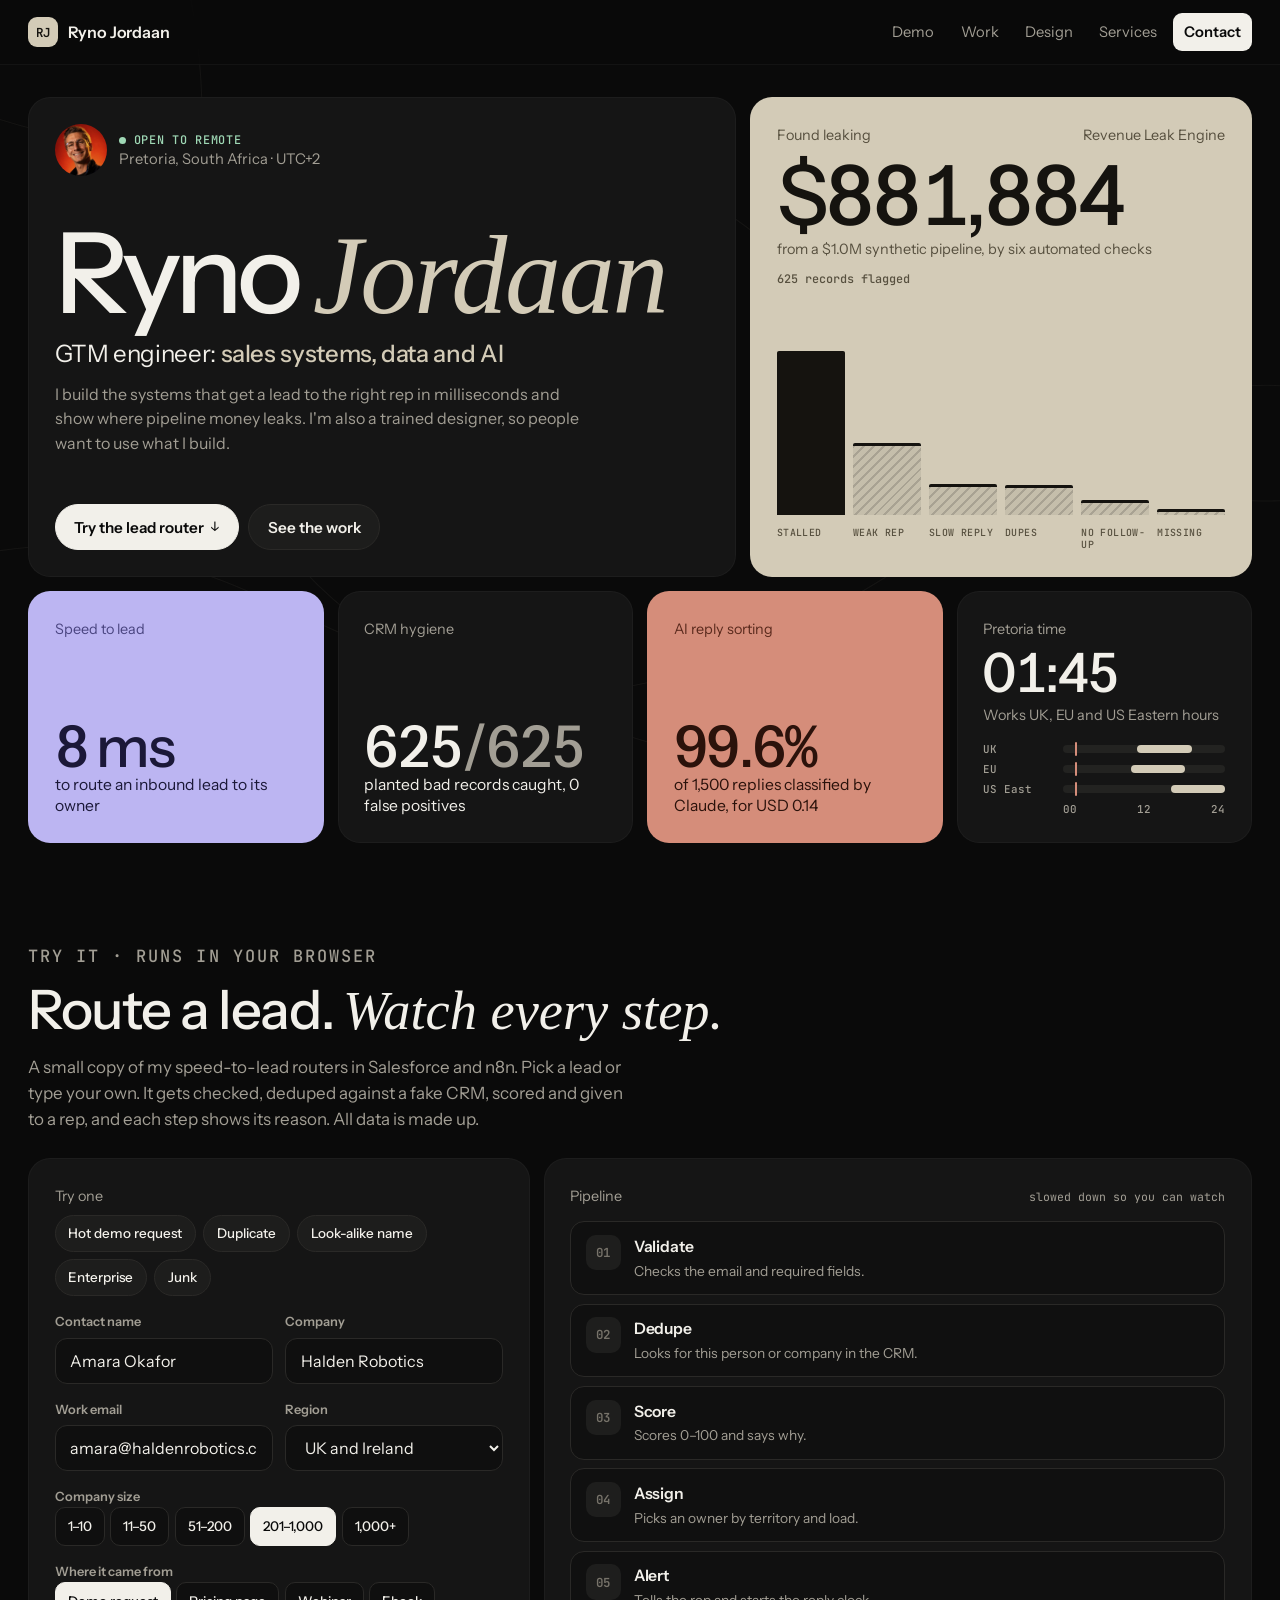
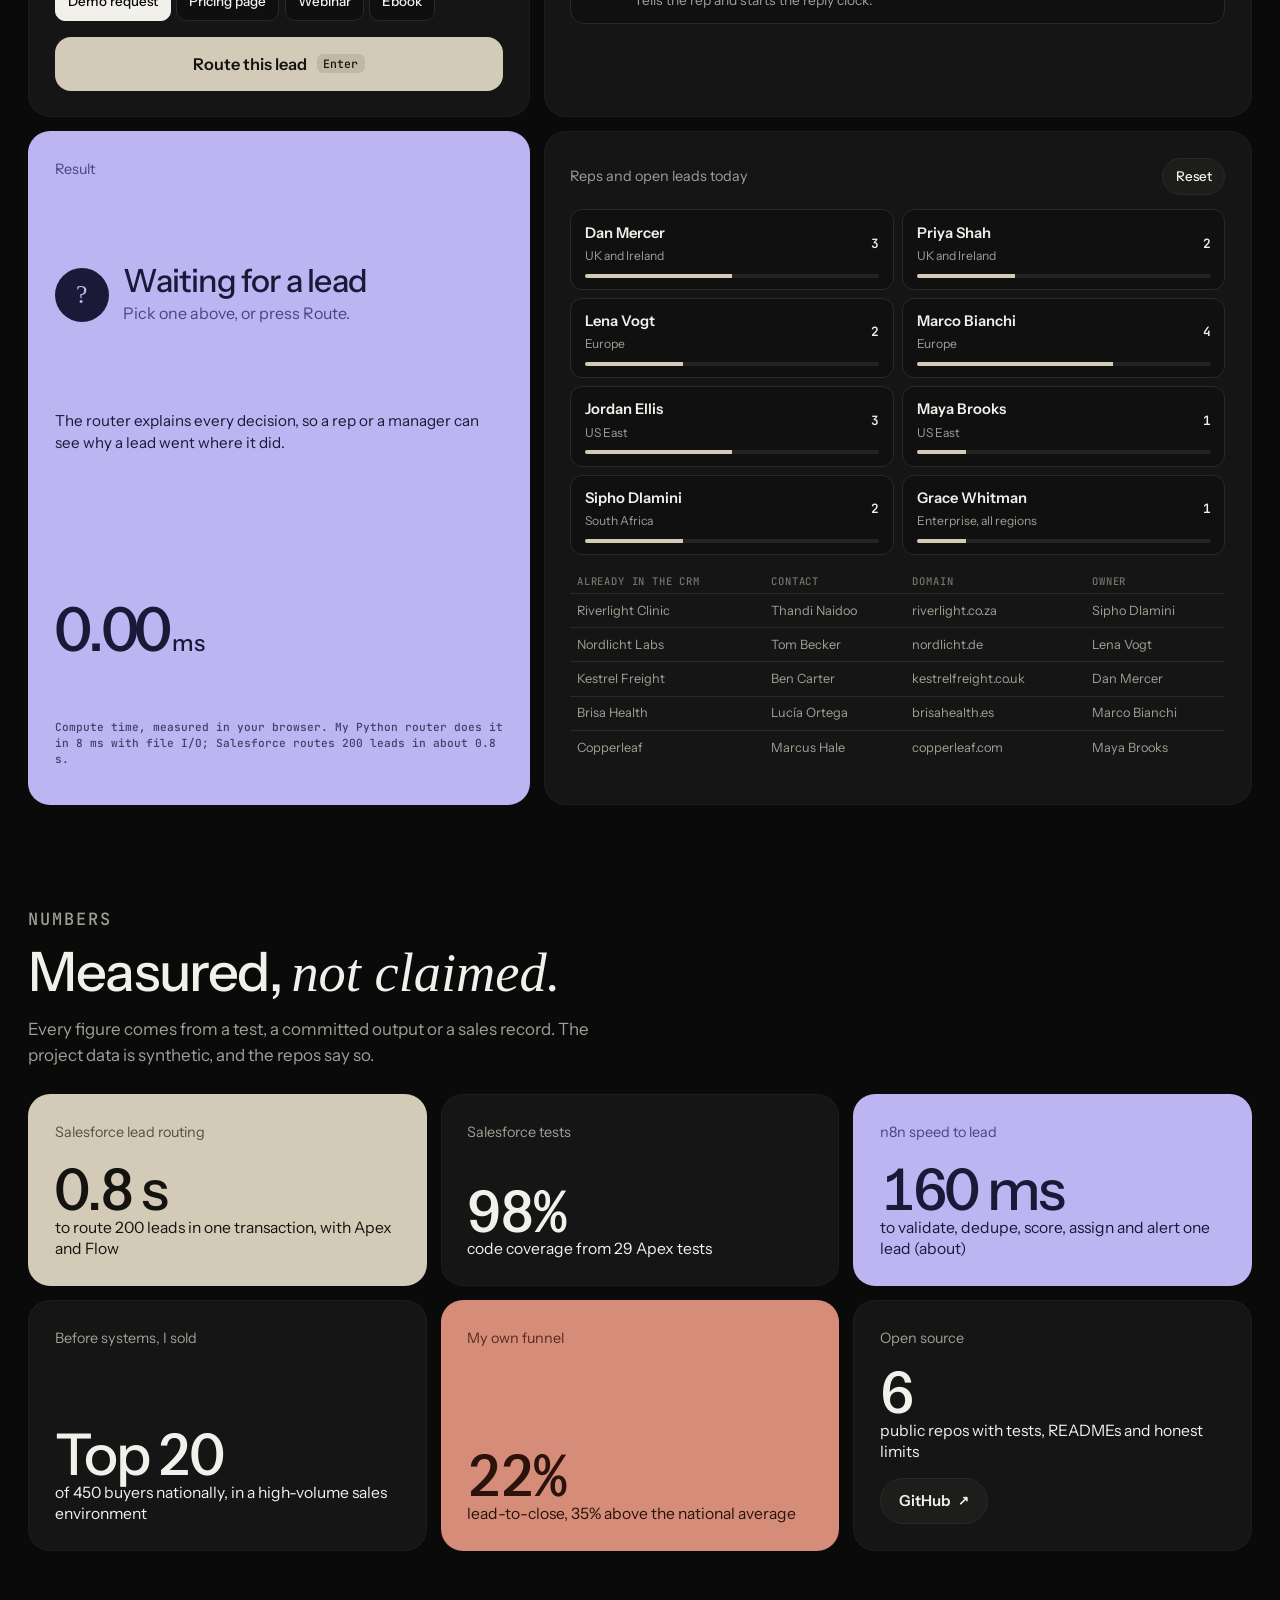
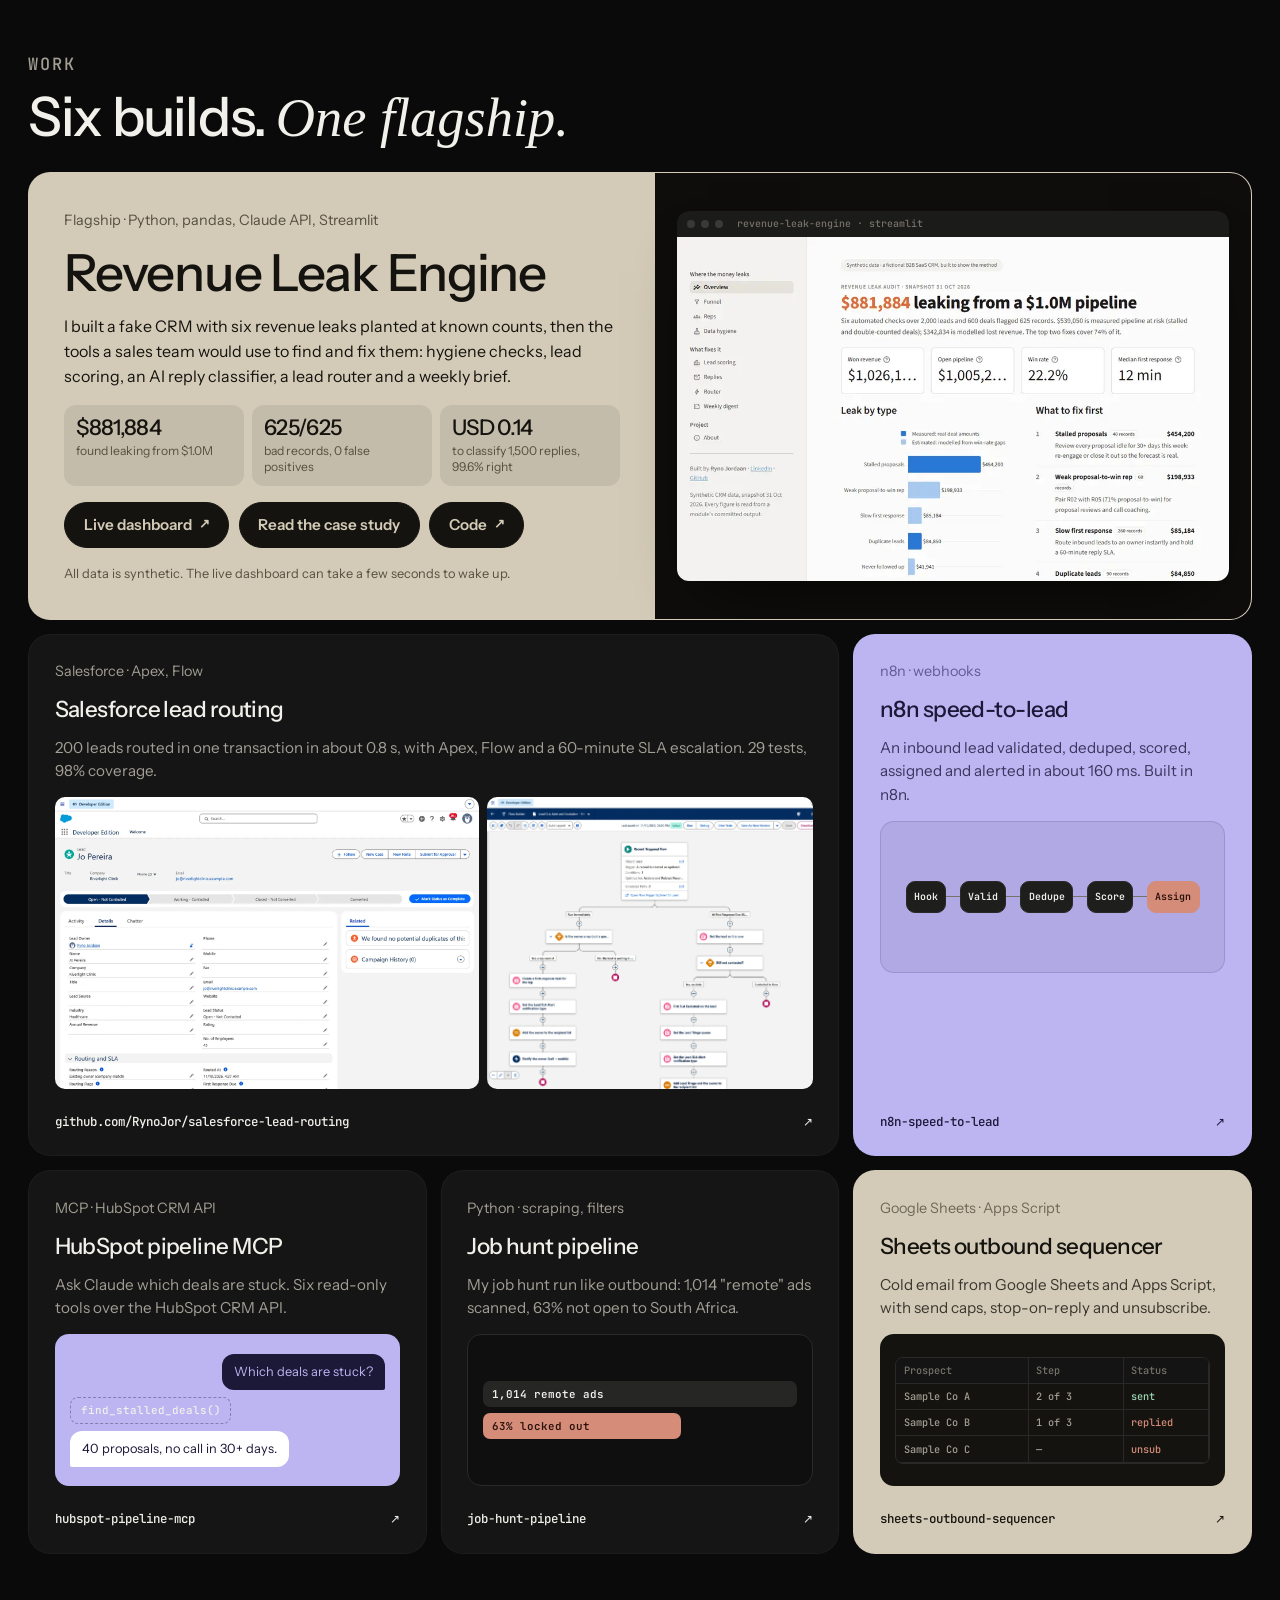
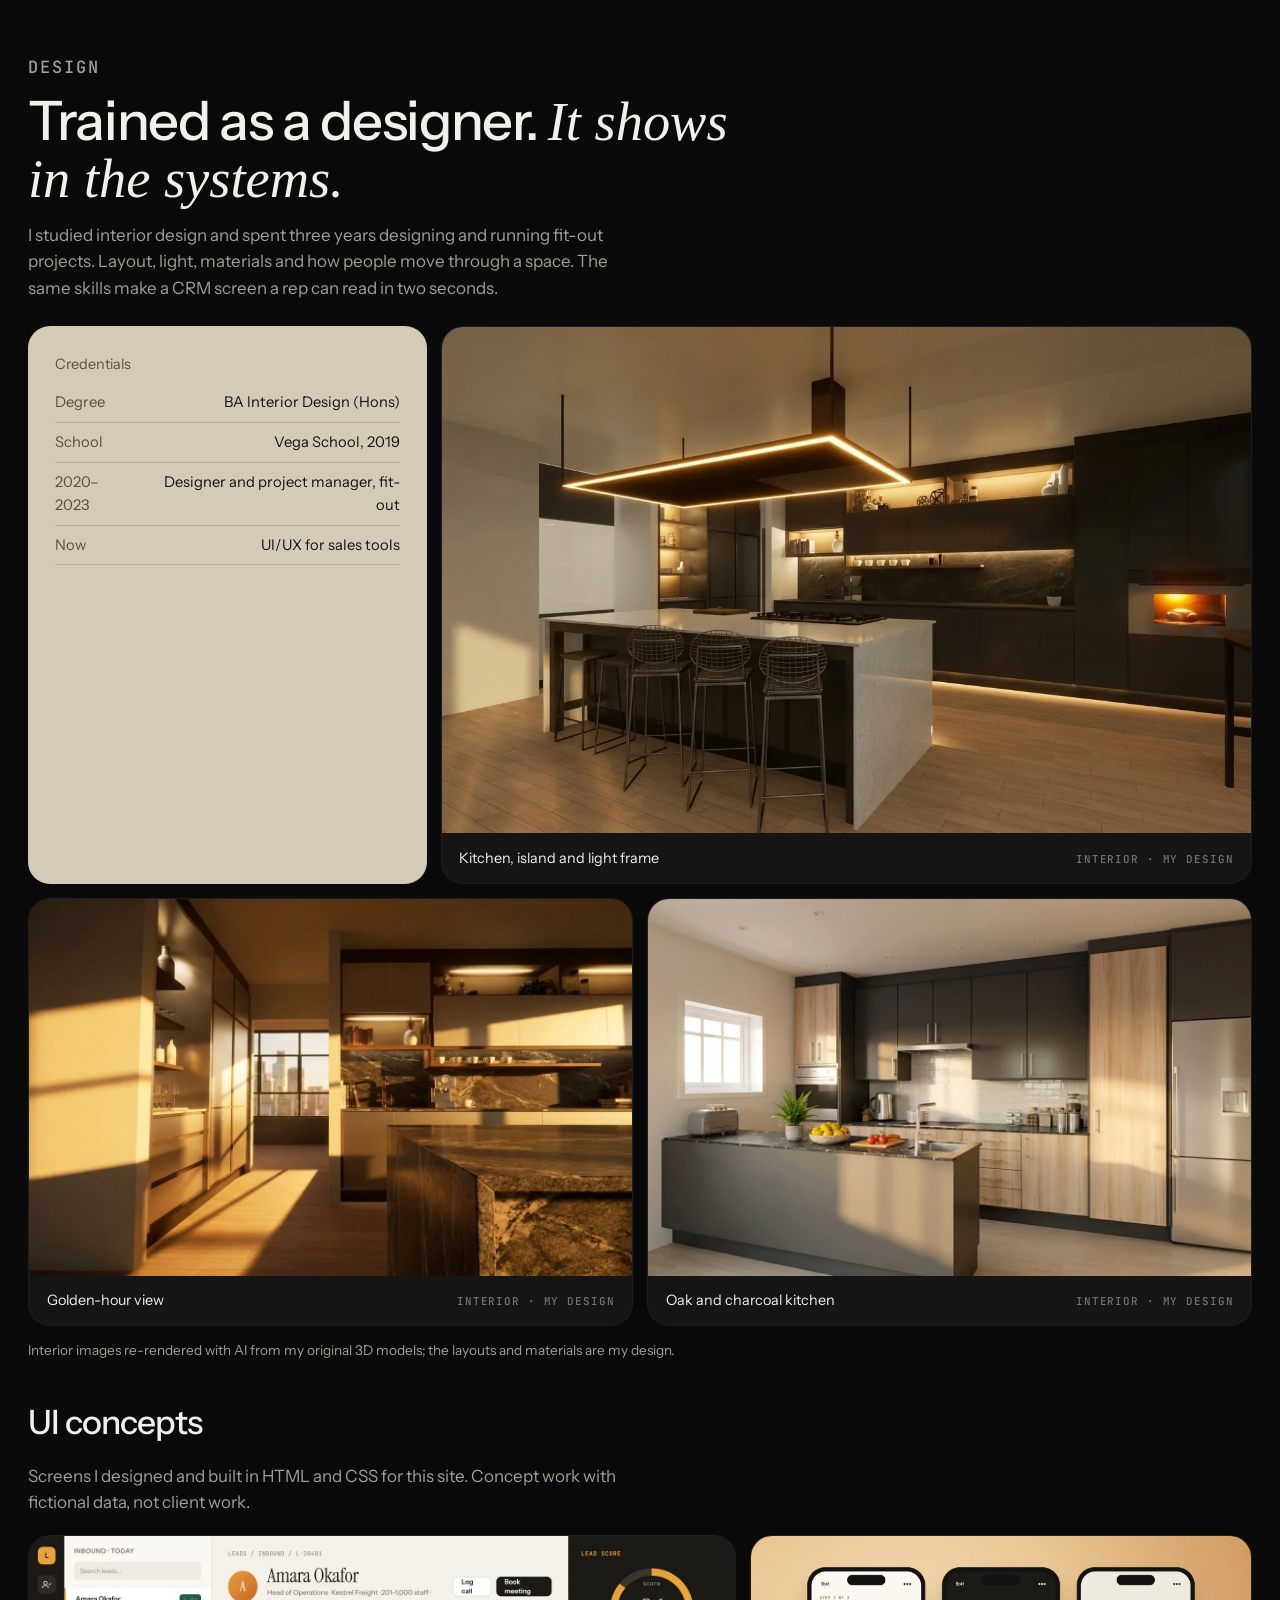
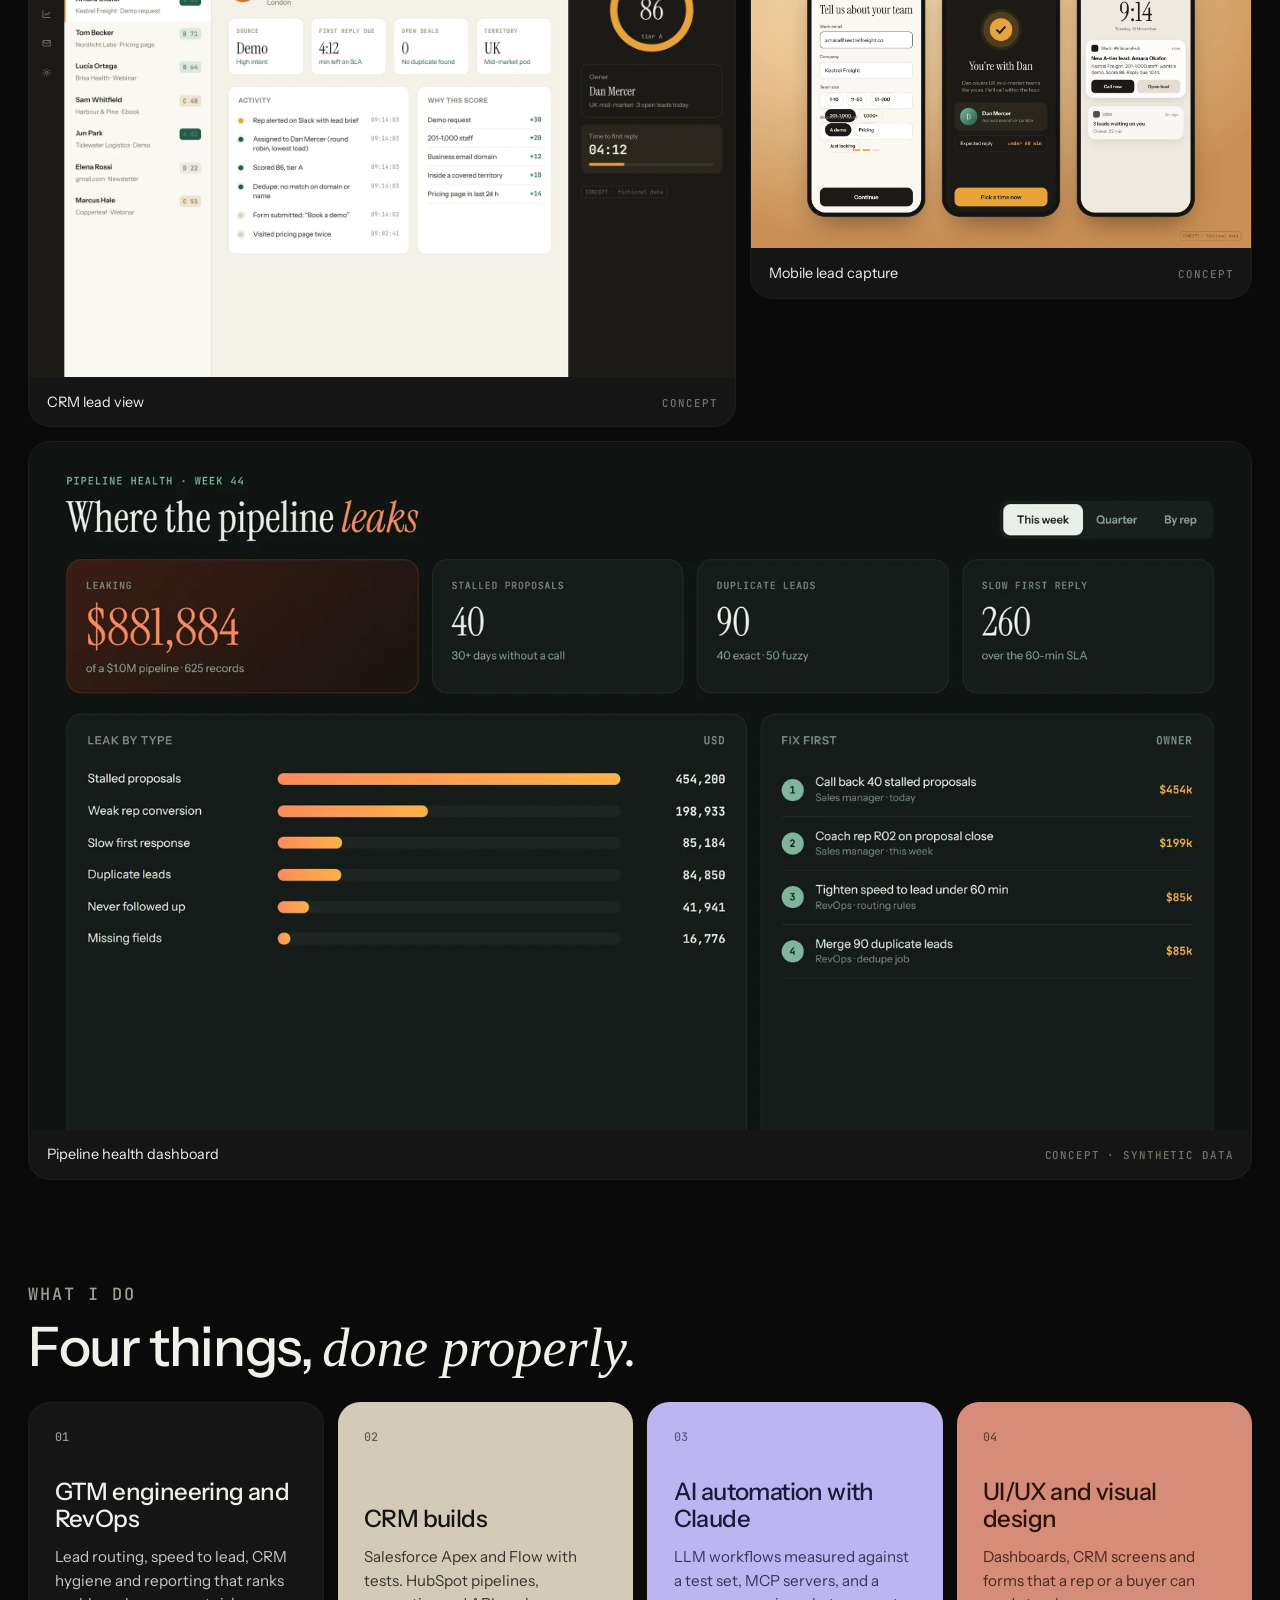
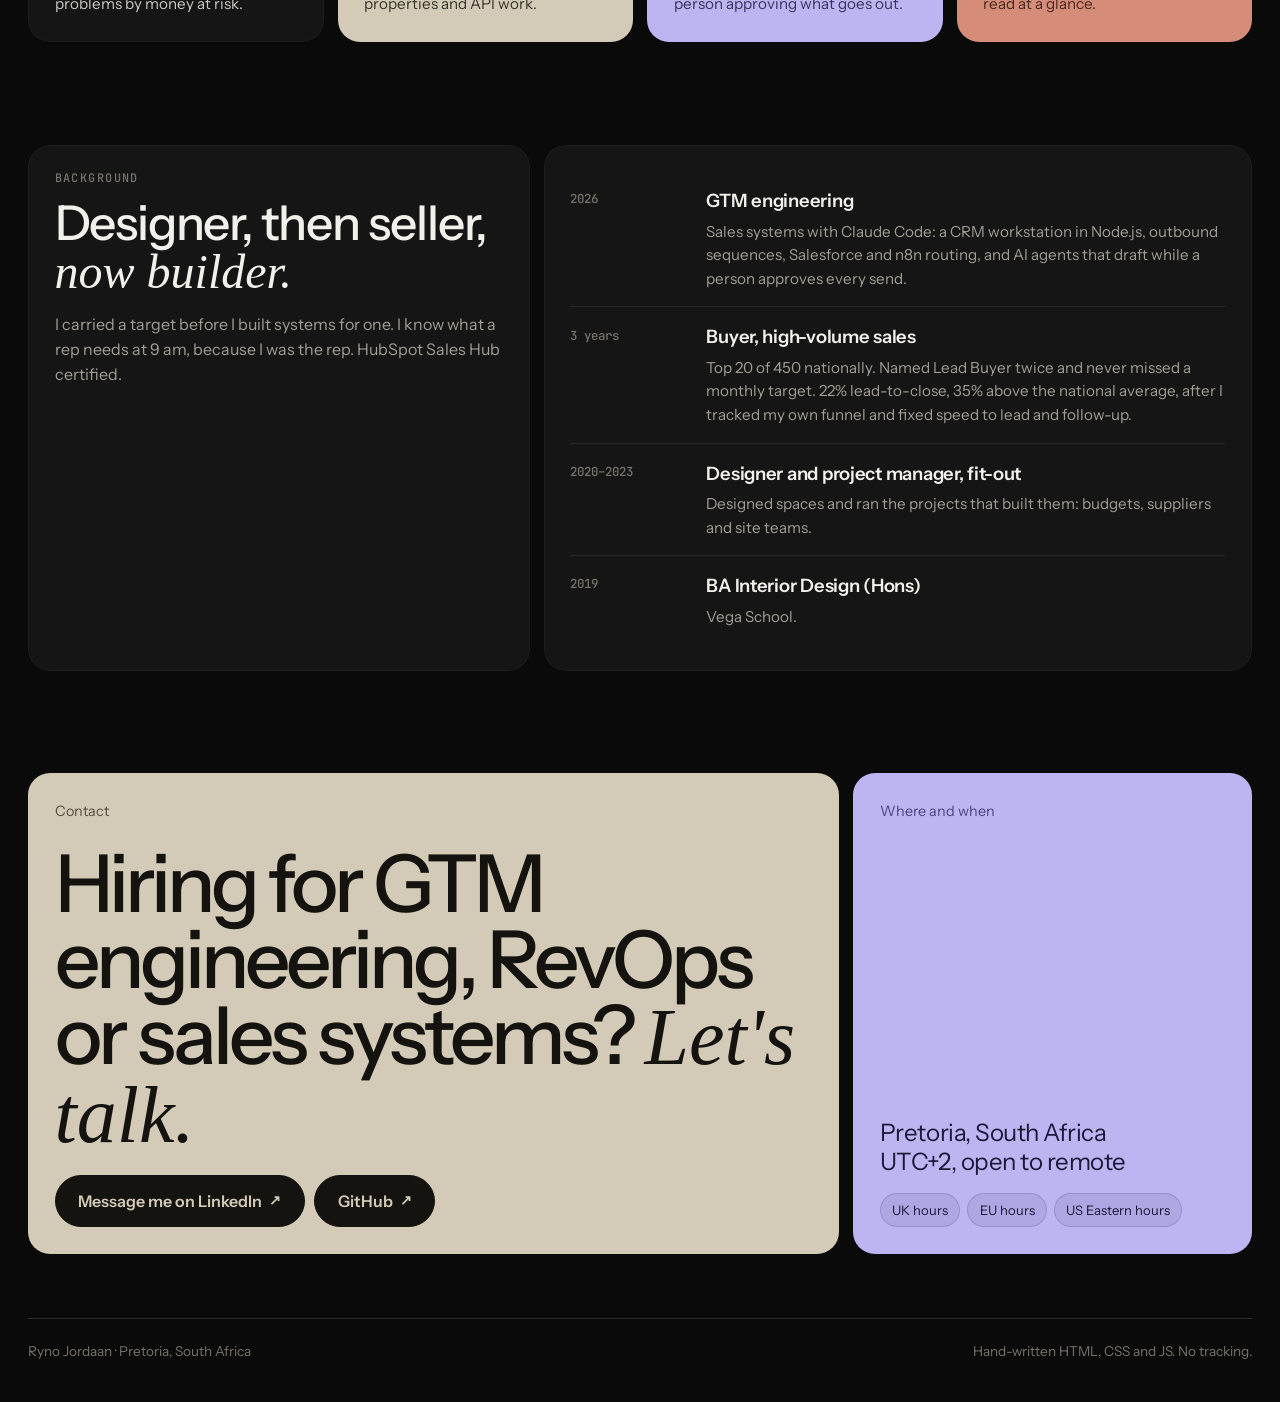
==== commit ee626d7c: "Degree year: 2019 Co-Authored-By: Claude Opus 5.5 <noreply@anthropic.com>" ====
--- a/index.html
+++ b/index.html
@@ -299,7 +299,7 @@
         <p class="lbl">Credentials</p>
         <ul class="spec" style="margin-top:1rem">
           <li><span>Degree</span><span>BA Interior Design (Hons)</span></li>
-          <li><span>School</span><span>Vega School, 2020</span></li>
+          <li><span>School</span><span>Vega School, 2019</span></li>
           <li><span>2020–2023</span><span>Designer and project manager, fit-out</span></li>
           <li><span>Now</span><span>UI/UX for sales tools</span></li>
         </ul>
@@ -378,7 +378,7 @@
           <li><span class="when">2026</span><div><h3>GTM engineering</h3><p>Sales systems with Claude Code: a CRM workstation in Node.js, outbound sequences, Salesforce and n8n routing, and AI agents that draft while a person approves every send.</p></div></li>
           <li><span class="when">3 years</span><div><h3>Buyer, high-volume sales</h3><p>Top 20 of 450 nationally. Named Lead Buyer twice and never missed a monthly target. 22% lead-to-close, 35% above the national average, after I tracked my own funnel and fixed speed to lead and follow-up.</p></div></li>
           <li><span class="when">2020–2023</span><div><h3>Designer and project manager, fit-out</h3><p>Designed spaces and ran the projects that built them: budgets, suppliers and site teams.</p></div></li>
-          <li><span class="when">2020</span><div><h3>BA Interior Design (Hons)</h3><p>Vega School.</p></div></li>
+          <li><span class="when">2019</span><div><h3>BA Interior Design (Hons)</h3><p>Vega School.</p></div></li>
         </ol>
       </div>
     </div>
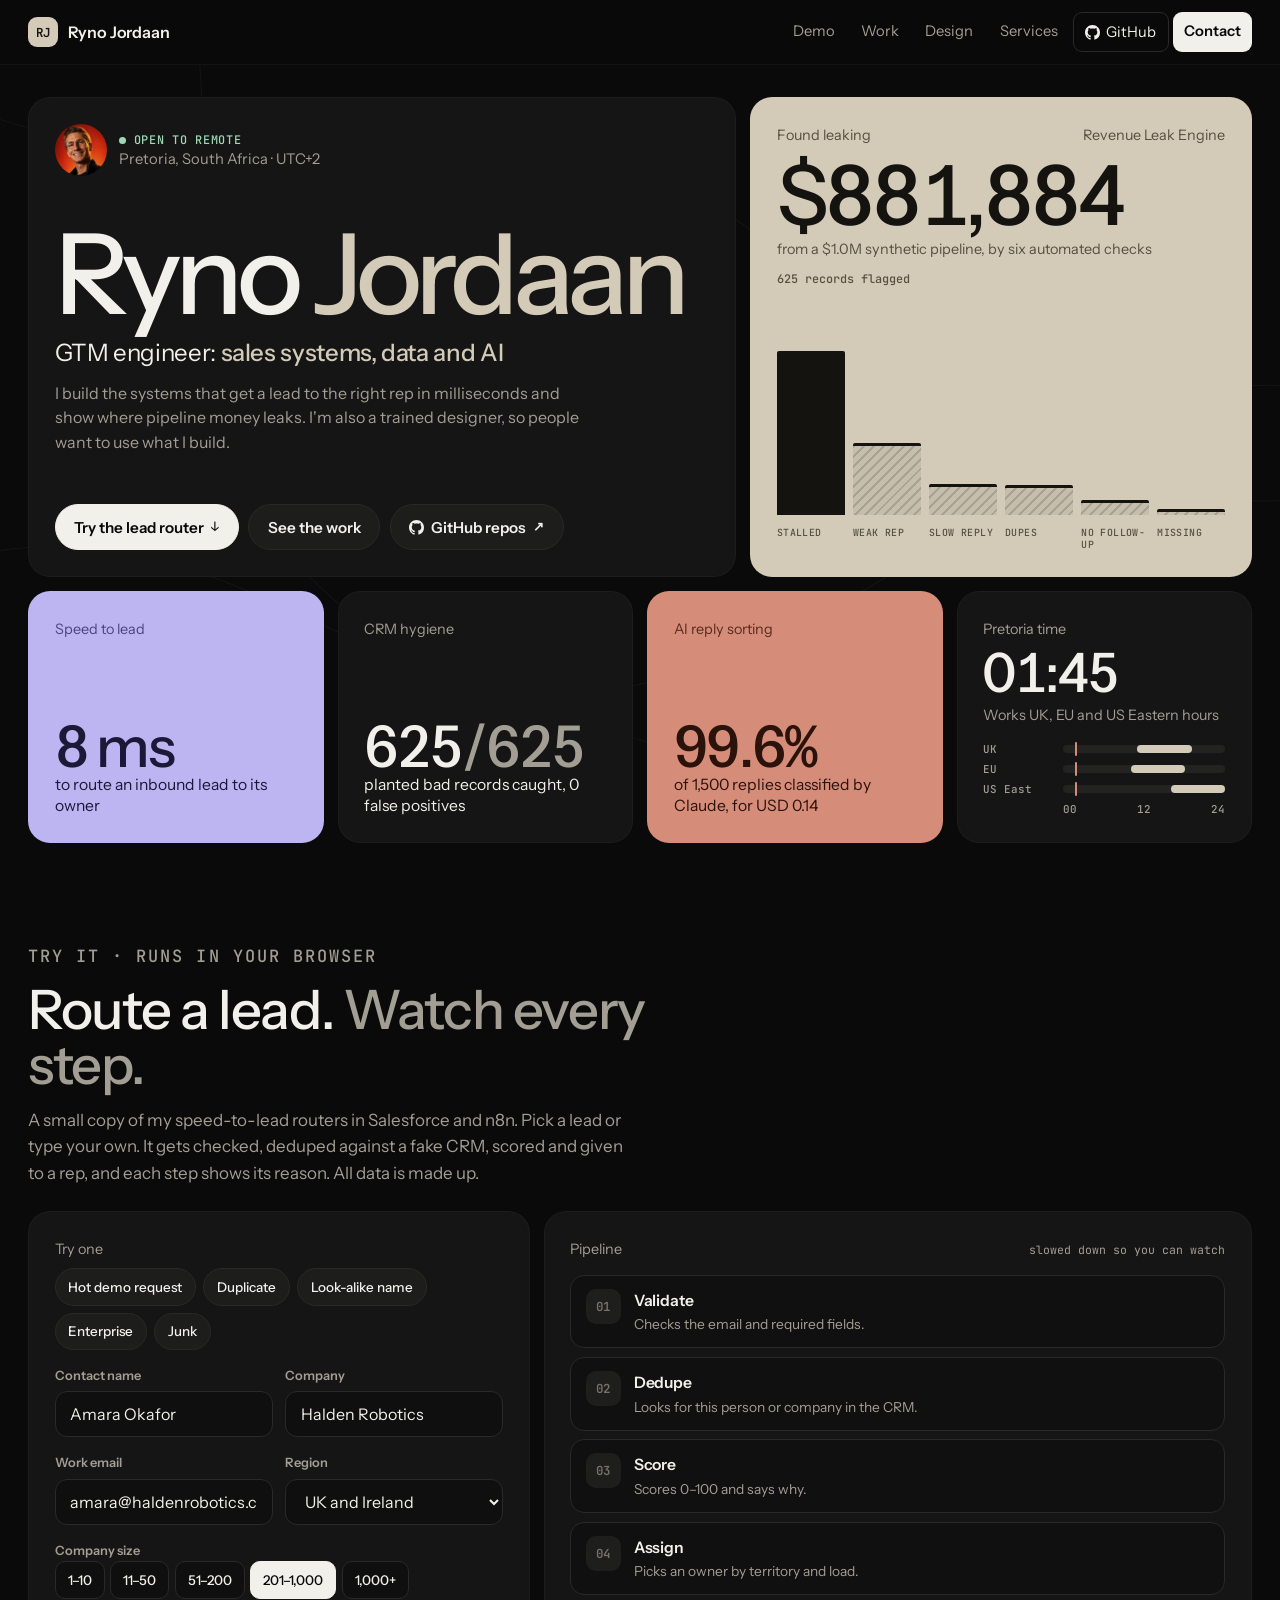
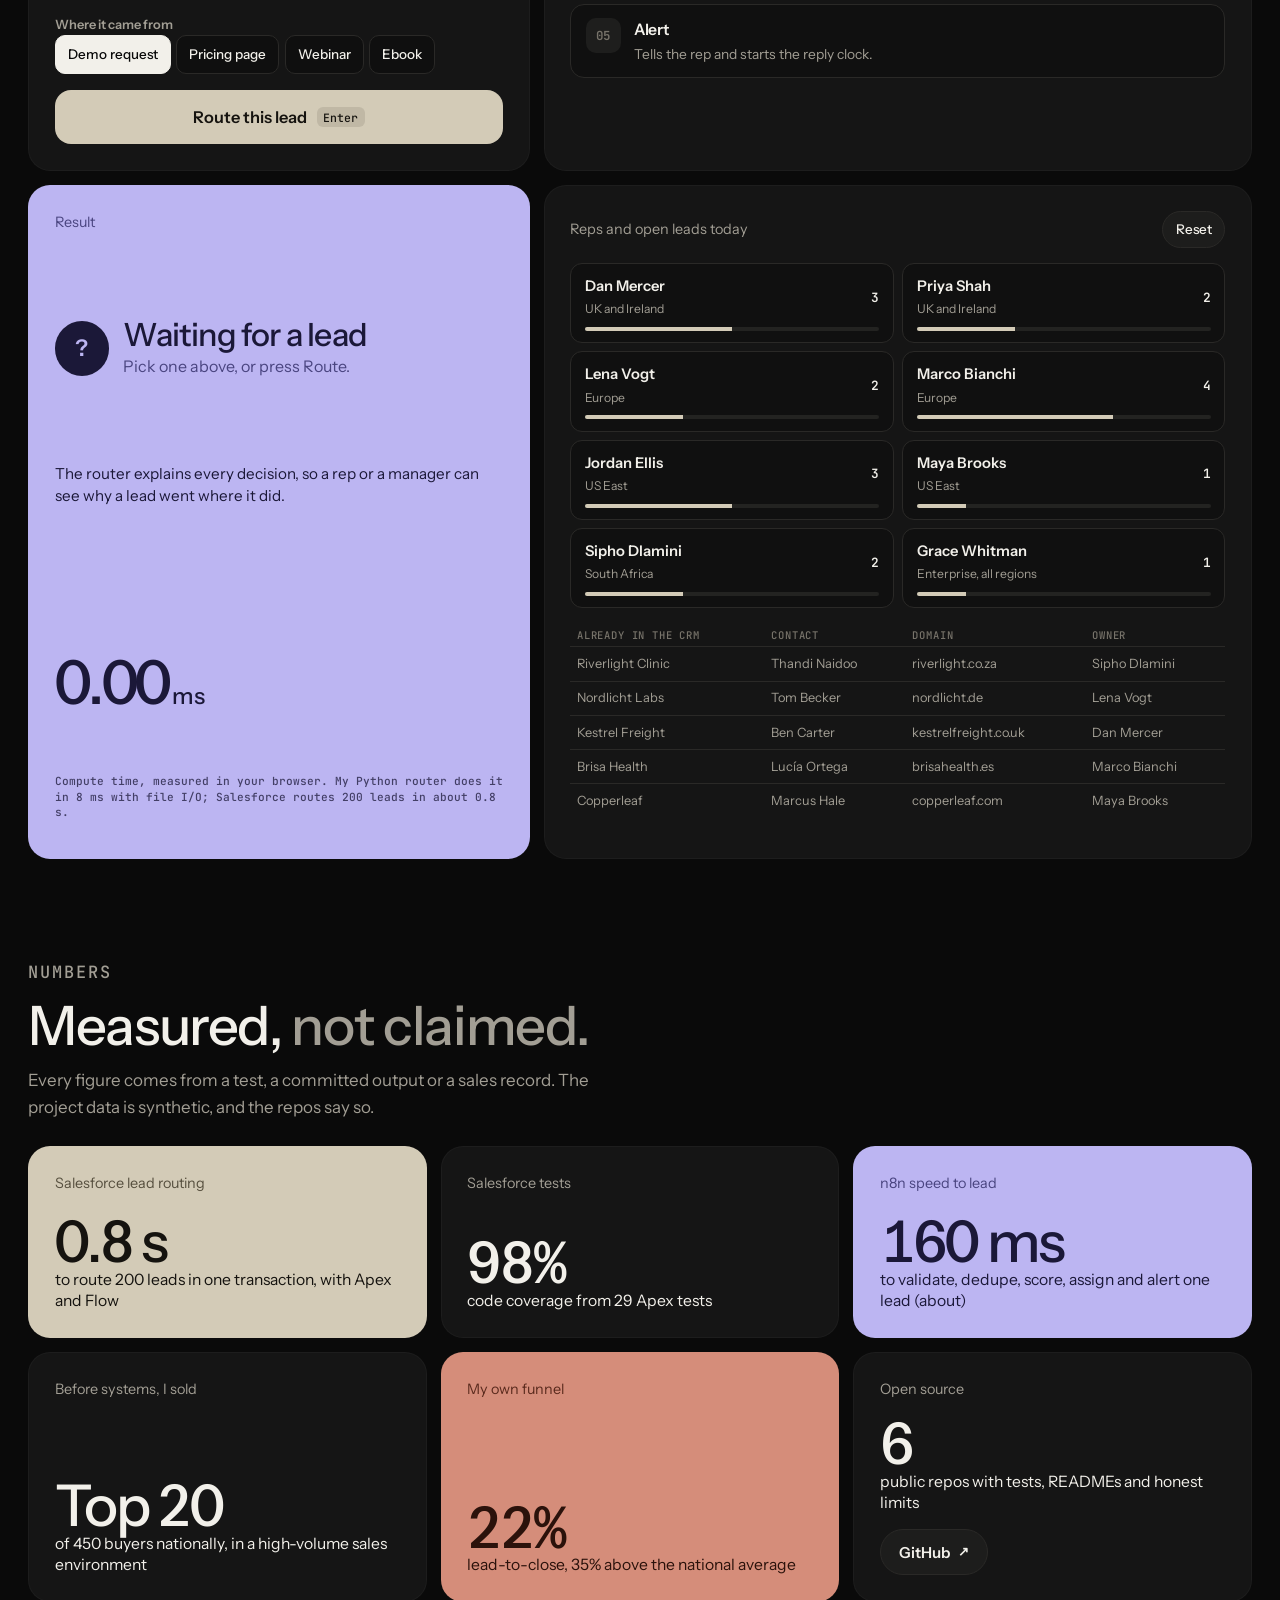
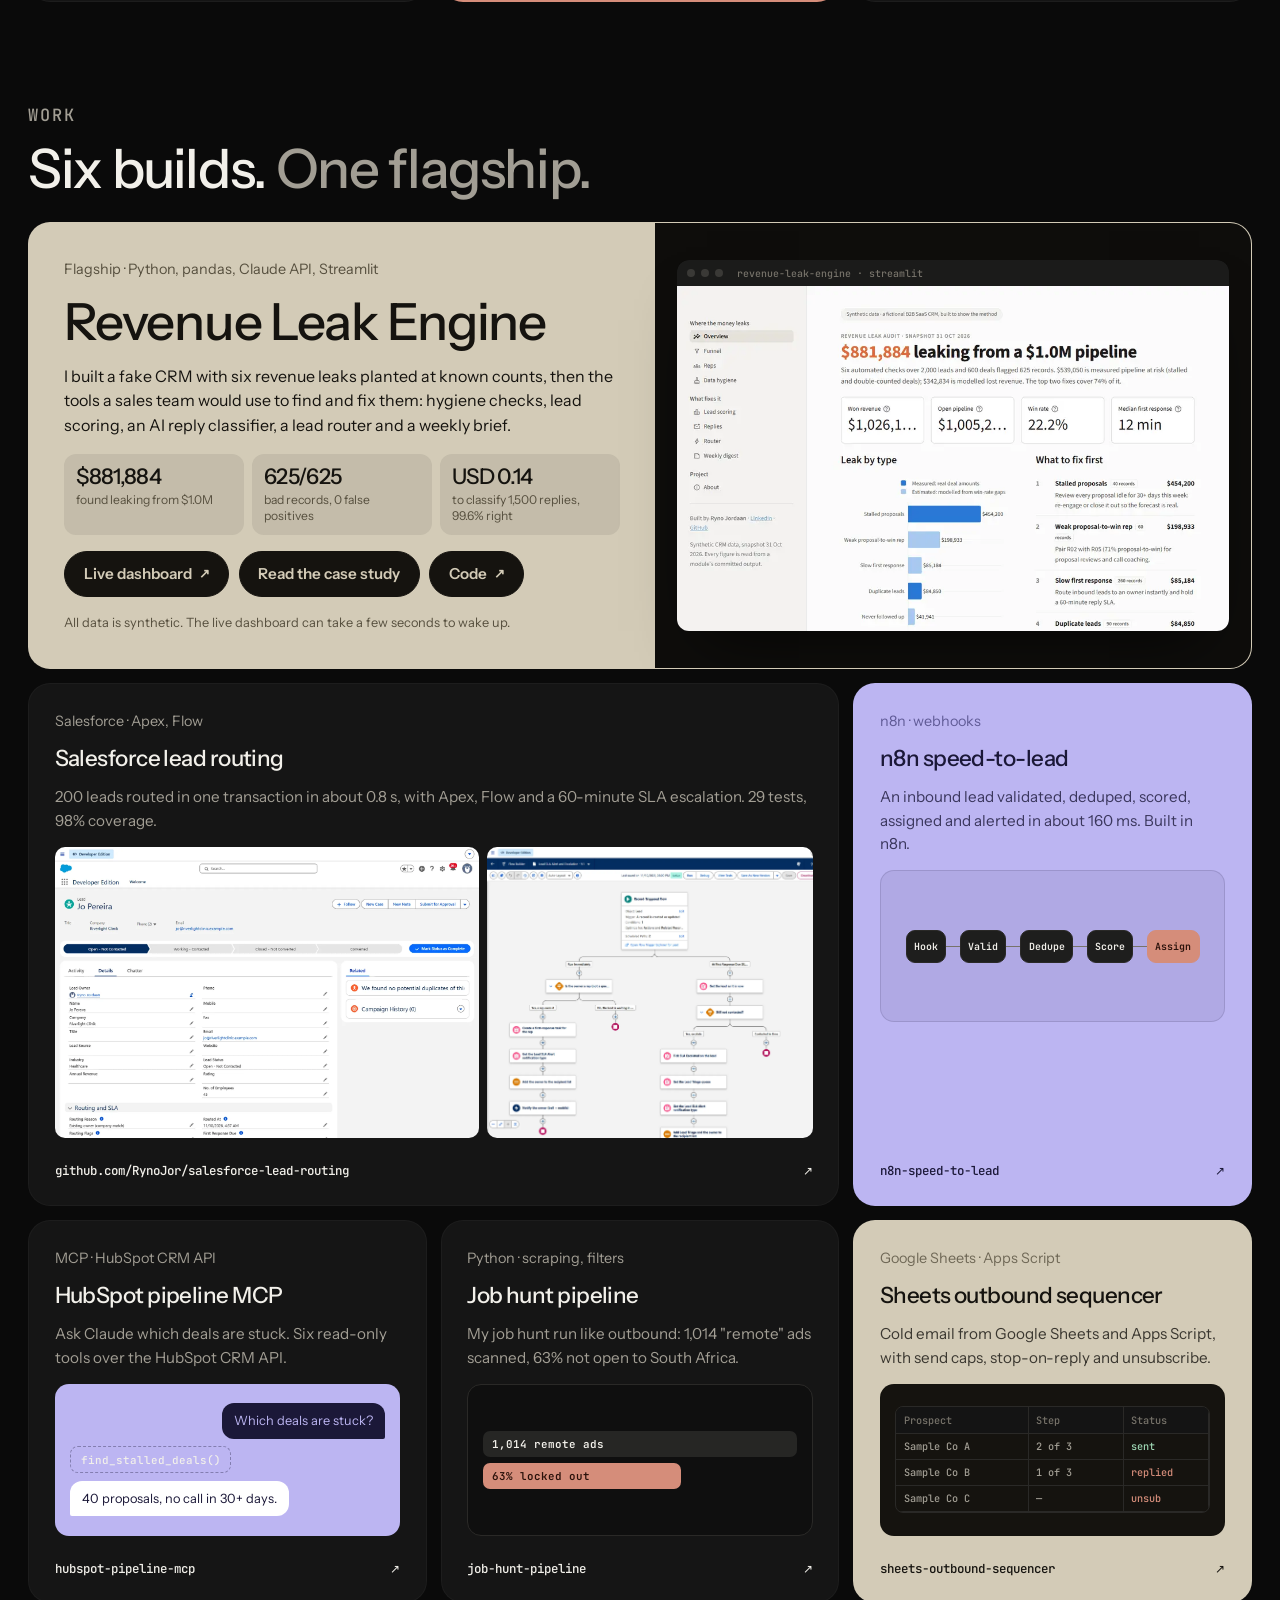
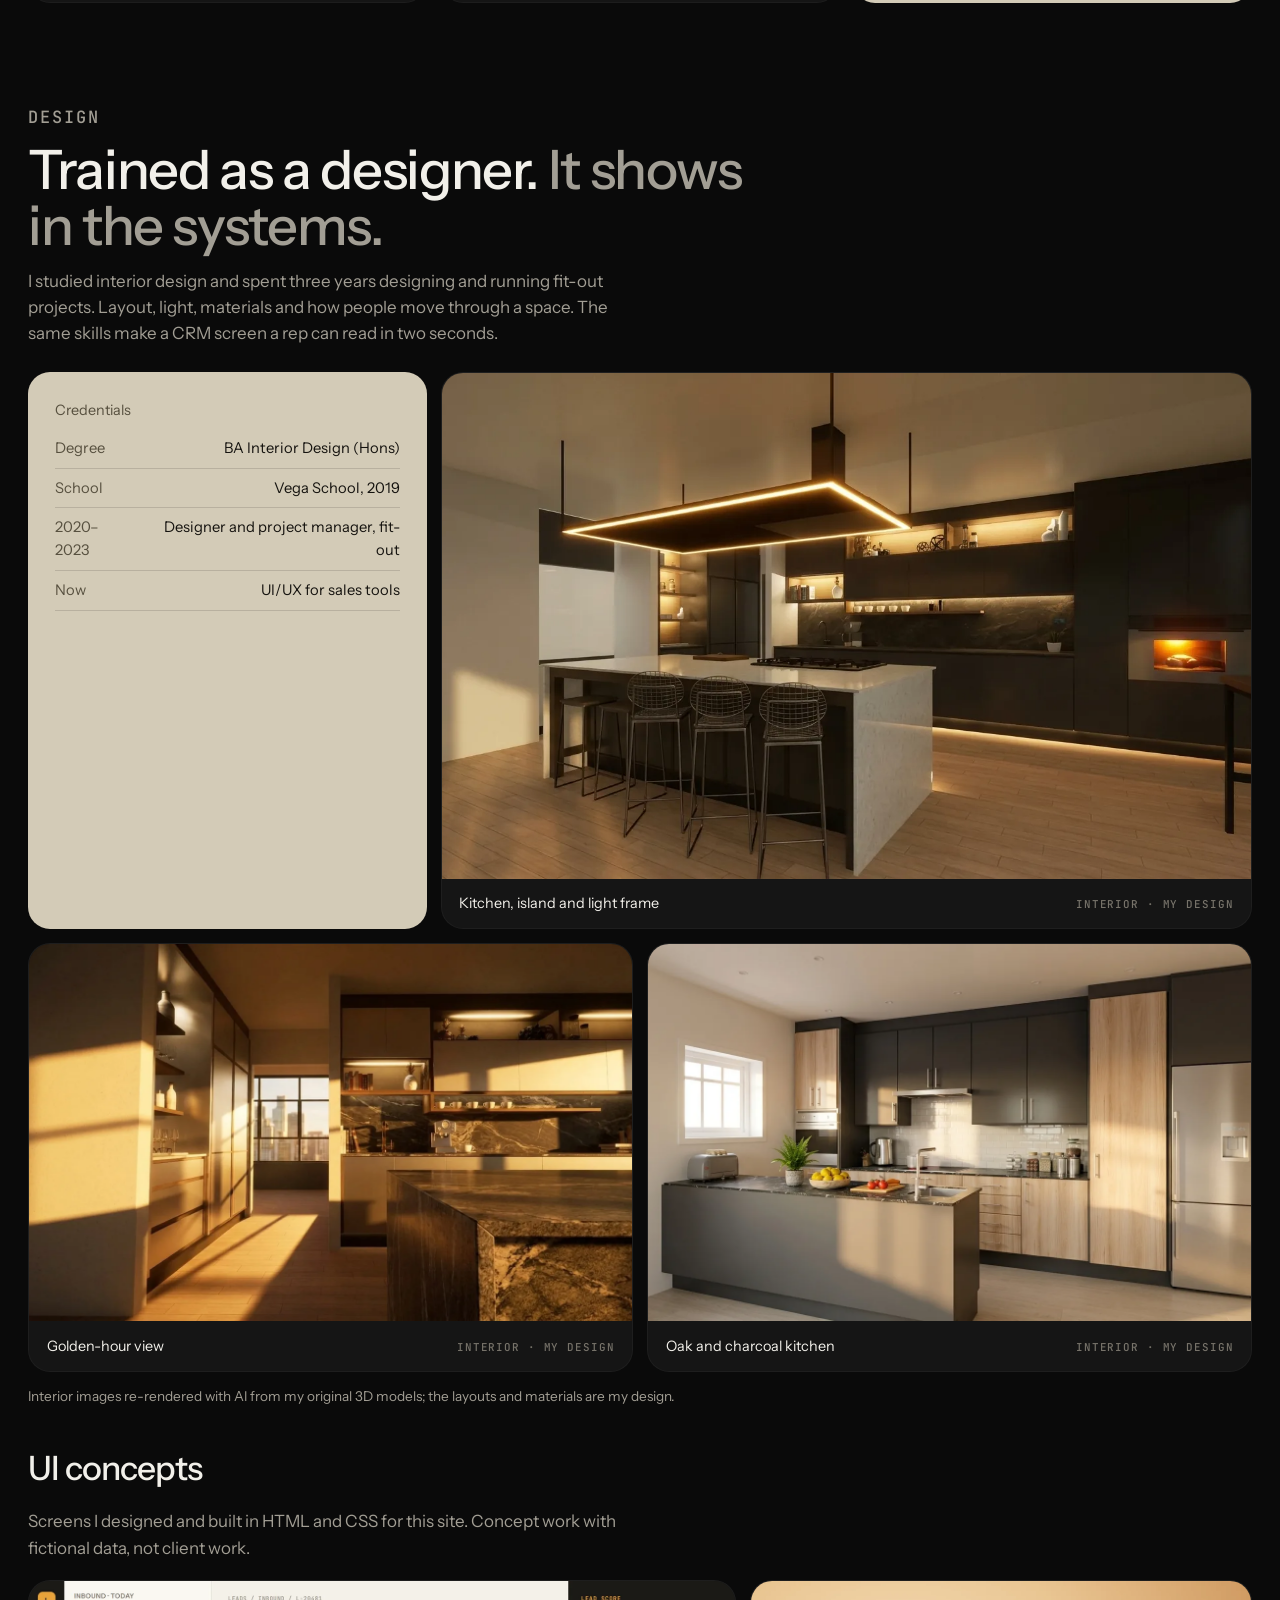
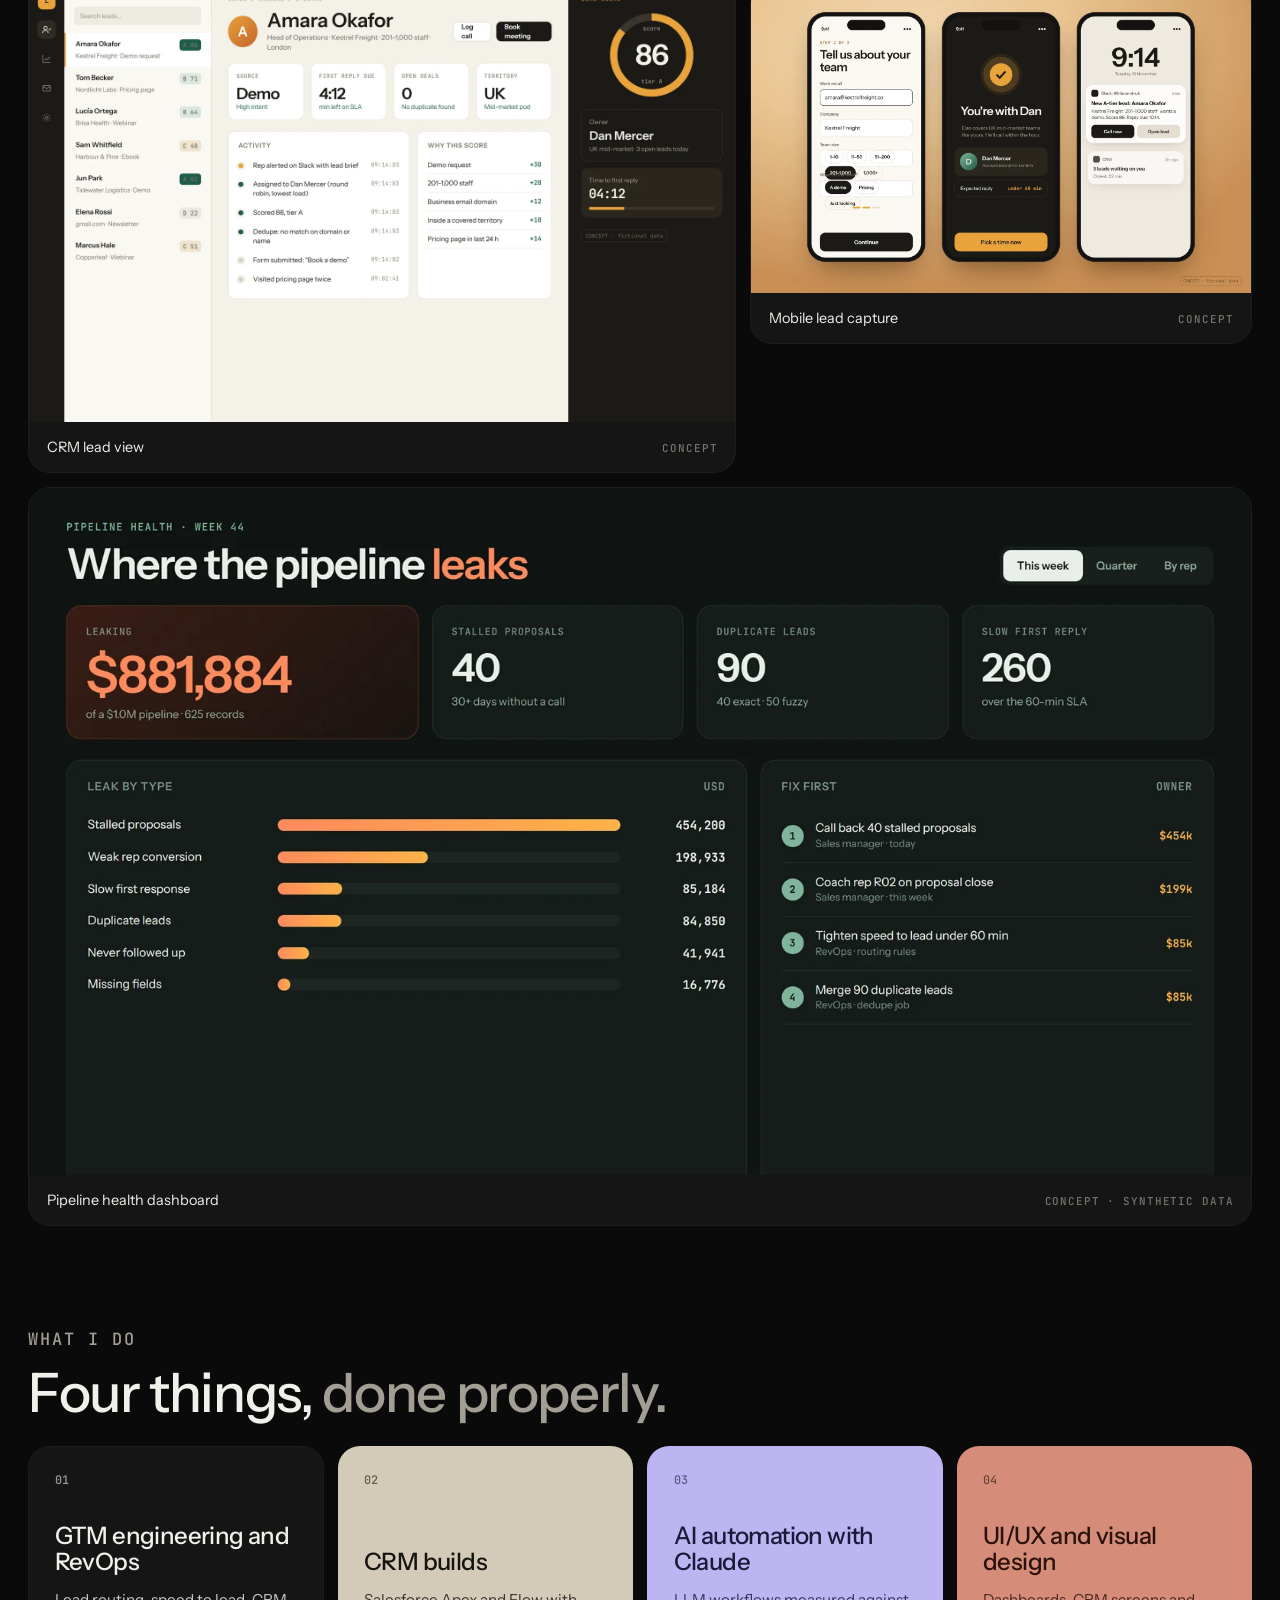
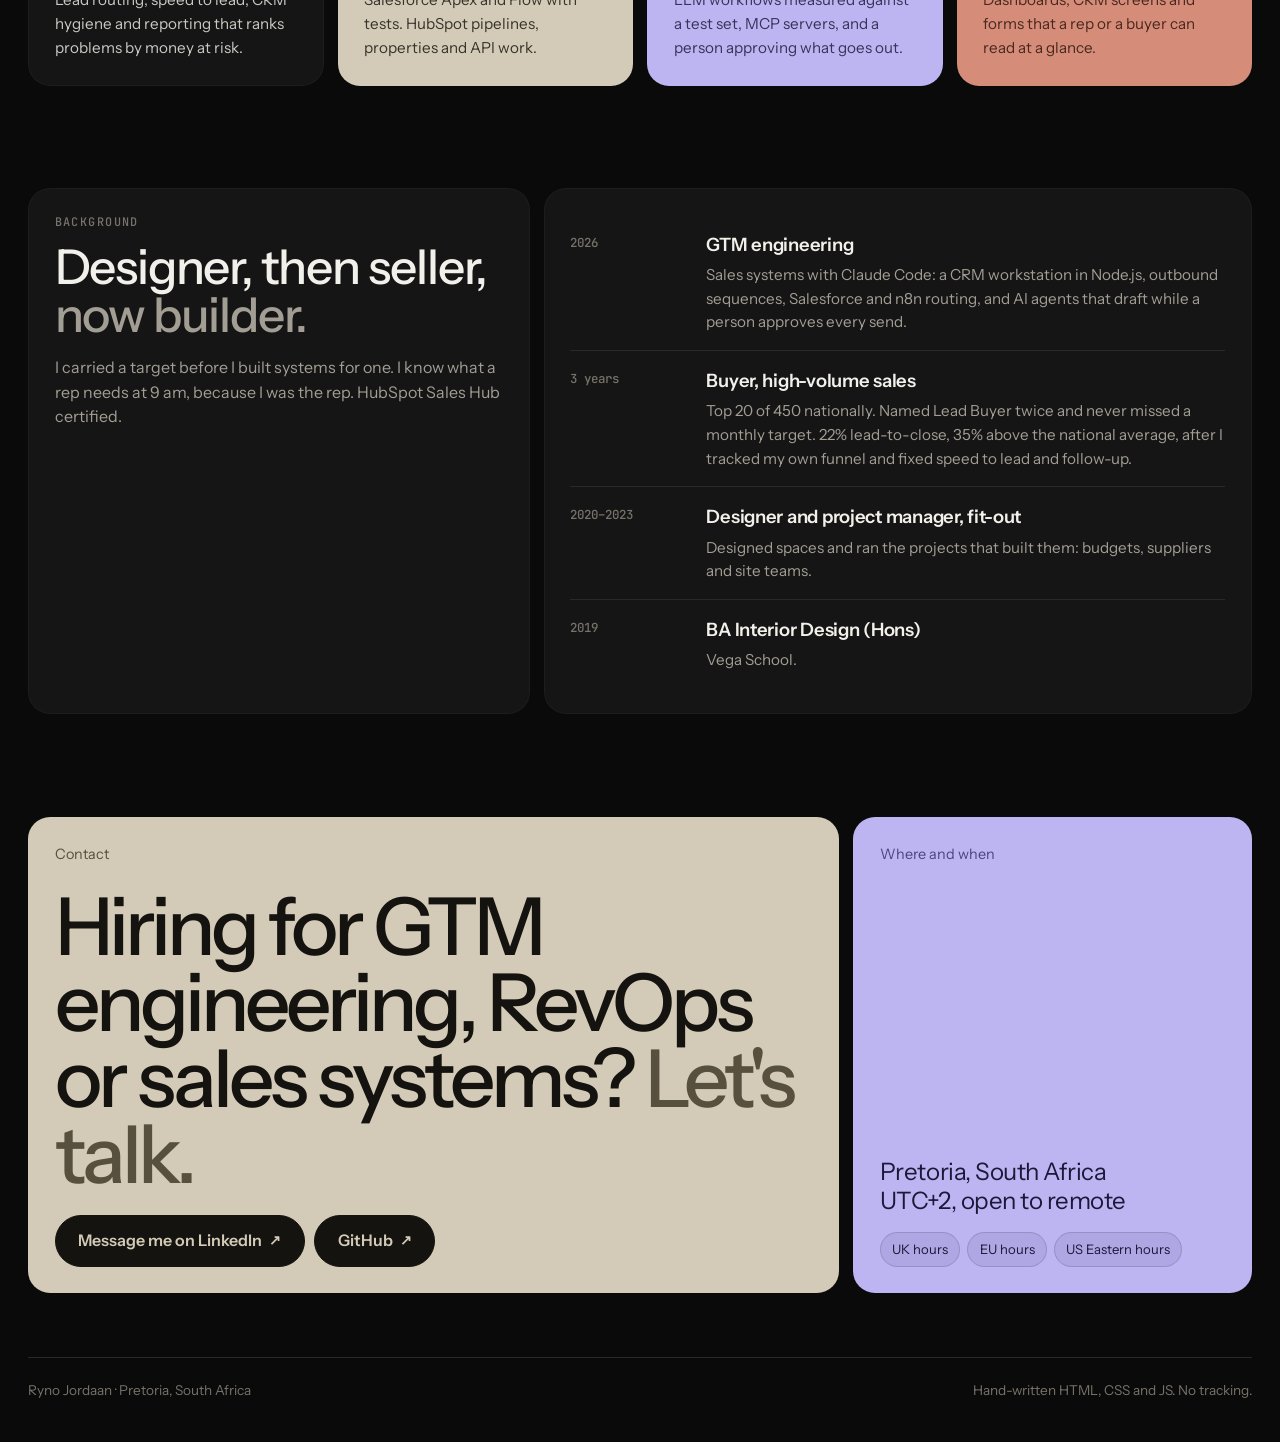
==== commit e4162acc: "One modern sans font everywhere, GitHub button in the top bar - Drop the serif accent font; accents " ====
--- a/index.html
+++ b/index.html
@@ -35,6 +35,7 @@
       <a href="#work">Work</a>
       <a href="#design">Design</a>
       <a href="#services">Services</a>
+      <a href="https://github.com/RynoJor" class="gh keep" rel="noopener"><svg viewBox="0 0 16 16" width="15" height="15" aria-hidden="true" fill="currentColor"><path d="M8 0C3.58 0 0 3.58 0 8c0 3.54 2.29 6.53 5.47 7.59.4.07.55-.17.55-.38 0-.19-.01-.82-.01-1.49-2.01.37-2.53-.49-2.69-.94-.09-.23-.48-.94-.82-1.13-.28-.15-.68-.52-.01-.53.63-.01 1.08.58 1.23.82.72 1.21 1.87.87 2.33.66.07-.52.28-.87.51-1.07-1.78-.2-3.64-.89-3.64-3.95 0-.87.31-1.59.82-2.15-.08-.2-.36-1.02.08-2.12 0 0 .67-.21 2.2.82.64-.18 1.32-.27 2-.27.68 0 1.36.09 2 .27 1.53-1.04 2.2-.82 2.2-.82.44 1.1.16 1.92.08 2.12.51.56.82 1.27.82 2.15 0 3.07-1.87 3.75-3.65 3.95.29.25.54.73.54 1.48 0 1.07-.01 1.93-.01 2.2 0 .21.15.46.55.38A8.013 8.013 0 0016 8c0-4.42-3.58-8-8-8z"/></svg><span>GitHub</span></a>
       <a href="#contact" class="hire">Contact</a>
     </nav>
   </div>
@@ -58,6 +59,7 @@
         <div class="btns">
           <a class="btn light" href="#demo">Try the lead router <span class="arr" aria-hidden="true">↓</span></a>
           <a class="btn" href="#work">See the work</a>
+          <a class="btn" href="https://github.com/RynoJor" rel="noopener"><svg viewBox="0 0 16 16" width="15" height="15" aria-hidden="true" fill="currentColor"><path d="M8 0C3.58 0 0 3.58 0 8c0 3.54 2.29 6.53 5.47 7.59.4.07.55-.17.55-.38 0-.19-.01-.82-.01-1.49-2.01.37-2.53-.49-2.69-.94-.09-.23-.48-.94-.82-1.13-.28-.15-.68-.52-.01-.53.63-.01 1.08.58 1.23.82.72 1.21 1.87.87 2.33.66.07-.52.28-.87.51-1.07-1.78-.2-3.64-.89-3.64-3.95 0-.87.31-1.59.82-2.15-.08-.2-.36-1.02.08-2.12 0 0 .67-.21 2.2.82.64-.18 1.32-.27 2-.27.68 0 1.36.09 2 .27 1.53-1.04 2.2-.82 2.2-.82.44 1.1.16 1.92.08 2.12.51.56.82 1.27.82 2.15 0 3.07-1.87 3.75-3.65 3.95.29.25.54.73.54 1.48 0 1.07-.01 1.93-.01 2.2 0 .21.15.46.55.38A8.013 8.013 0 0016 8c0-4.42-3.58-8-8-8z"/></svg> GitHub repos <span class="arr" aria-hidden="true">↗</span></a>
         </div>
       </div>
 
--- a/style.css
+++ b/style.css
@@ -1,7 +1,5 @@
 /* Ryno Jordaan — portfolio. Dark bento: charcoal, sand, lavender, terracotta. No framework. */
 @font-face{font-family:"Instrument Sans";src:url("fonts/InstrumentSans-normal.woff2") format("woff2");font-weight:400 700;font-display:swap}
-@font-face{font-family:"Instrument Serif";src:url("fonts/InstrumentSerif-normal.woff2") format("woff2");font-display:swap}
-@font-face{font-family:"Instrument Serif";font-style:italic;src:url("fonts/InstrumentSerif-italic.woff2") format("woff2");font-display:swap}
 @font-face{font-family:"JetBrains Mono";src:url("fonts/JetBrainsMono-normal.woff2") format("woff2");font-weight:400 700;font-display:swap}
 
 :root{
@@ -13,7 +11,6 @@
   --ok:#9fd8b5;
   --r:22px; --r-sm:14px; --gap:14px;
   --sans:"Instrument Sans",ui-sans-serif,system-ui,-apple-system,"Segoe UI",sans-serif;
-  --serif:"Instrument Serif",Georgia,serif;
   --mono:"JetBrains Mono",ui-monospace,"Cascadia Code",Consolas,monospace;
   --max:1240px;
   color-scheme:dark;
@@ -50,7 +47,8 @@
 
 /* type */
 .eyebrow{font:500 .74rem/1.3 var(--mono);letter-spacing:.12em;text-transform:uppercase;color:var(--dim);margin:0}
-.serif{font-family:var(--serif);font-weight:400;font-style:italic;letter-spacing:0}
+.serif{font:inherit;color:var(--muted)}
+.t.sand .serif{color:var(--ink-muted)}
 h1,h2,h3{font-weight:500;letter-spacing:-.025em;margin:0}
 .sec{padding-block:clamp(3.5rem,8vw,6.5rem) 0}
 .sec-head{display:grid;gap:.9rem;margin-bottom:1.6rem;max-width:46rem}
@@ -96,7 +94,7 @@
 .status::before{content:"";width:7px;height:7px;border-radius:50%;background:var(--ok);box-shadow:0 0 0 0 rgba(159,216,181,.6);animation:ping 2.4s infinite}
 @keyframes ping{0%{box-shadow:0 0 0 0 rgba(159,216,181,.55)}70%{box-shadow:0 0 0 9px rgba(159,216,181,0)}100%{box-shadow:0 0 0 0 rgba(159,216,181,0)}}
 .intro h1{font-size:clamp(3.2rem,10vw,7rem);line-height:.88;letter-spacing:-.055em}
-.intro h1 .serif{letter-spacing:-.02em;color:var(--sand)}
+.intro h1 .serif{color:var(--sand)}
 .intro .role{font-size:clamp(1.15rem,2.3vw,1.5rem);line-height:1.25;margin:.9rem 0 0;letter-spacing:-.015em;max-width:30rem}
 .intro .role b{font-weight:500;color:var(--sand)}
 .intro .sub{color:var(--muted);margin:.8rem 0 0;max-width:34rem}
@@ -176,7 +174,7 @@
 
 .result{justify-content:space-between;gap:1rem;min-height:15rem}
 .result .who{display:flex;gap:.9rem;align-items:center}
-.result .av{width:3.4rem;height:3.4rem;border-radius:50%;background:var(--lav-ink);color:var(--lav);display:grid;place-items:center;font:400 1.6rem var(--serif);flex:none}
+.result .av{width:3.4rem;height:3.4rem;border-radius:50%;background:var(--lav-ink);color:var(--lav);display:grid;place-items:center;font:600 1.4rem var(--sans);flex:none}
 .result h3{font-size:clamp(1.5rem,3vw,2rem);line-height:1.05}
 .result .why{margin:0;font-size:.95rem;line-height:1.45}
 .timer{font:500 clamp(2.6rem,5.4vw,3.8rem)/1 var(--sans);letter-spacing:-.04em;font-variant-numeric:tabular-nums}
@@ -338,3 +336,8 @@
 @media (max-width:47.99rem){.result{min-height:0;gap:1.2rem}.stat{min-height:9rem}}
 .replist{grid-template-columns:1fr 1fr}
 .rep{min-width:0}.rep b,.rep span{overflow:hidden;text-overflow:ellipsis;white-space:nowrap}
+.bar nav a.gh{display:inline-flex;align-items:center;gap:.4rem;border:1px solid var(--line);color:var(--text)}
+.bar nav a.gh:hover{border-color:var(--sand)}
+@media (max-width:22rem){.bar nav a.gh span{display:none}}
+.mark span{white-space:nowrap}
+@media (max-width:30rem){.bar nav a[href$="#demo"]{display:none}.bar nav{gap:.4rem}}
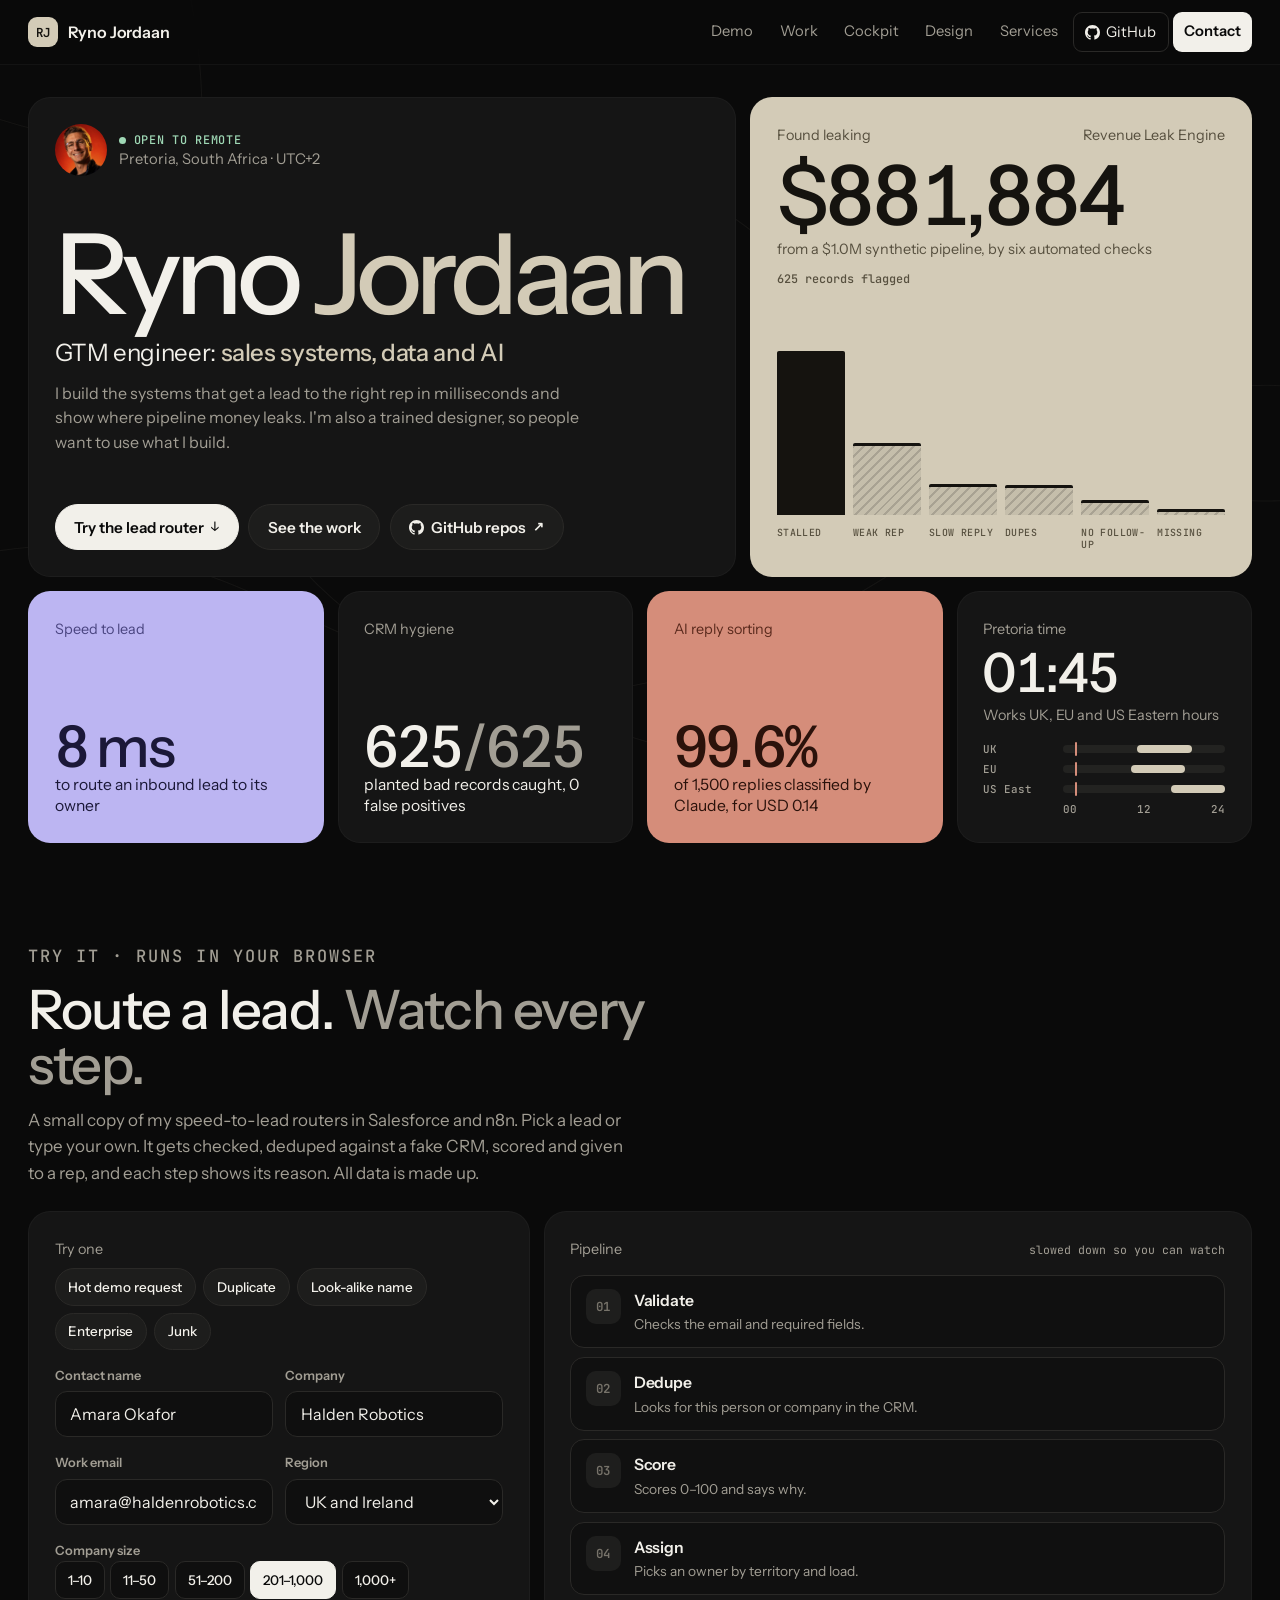
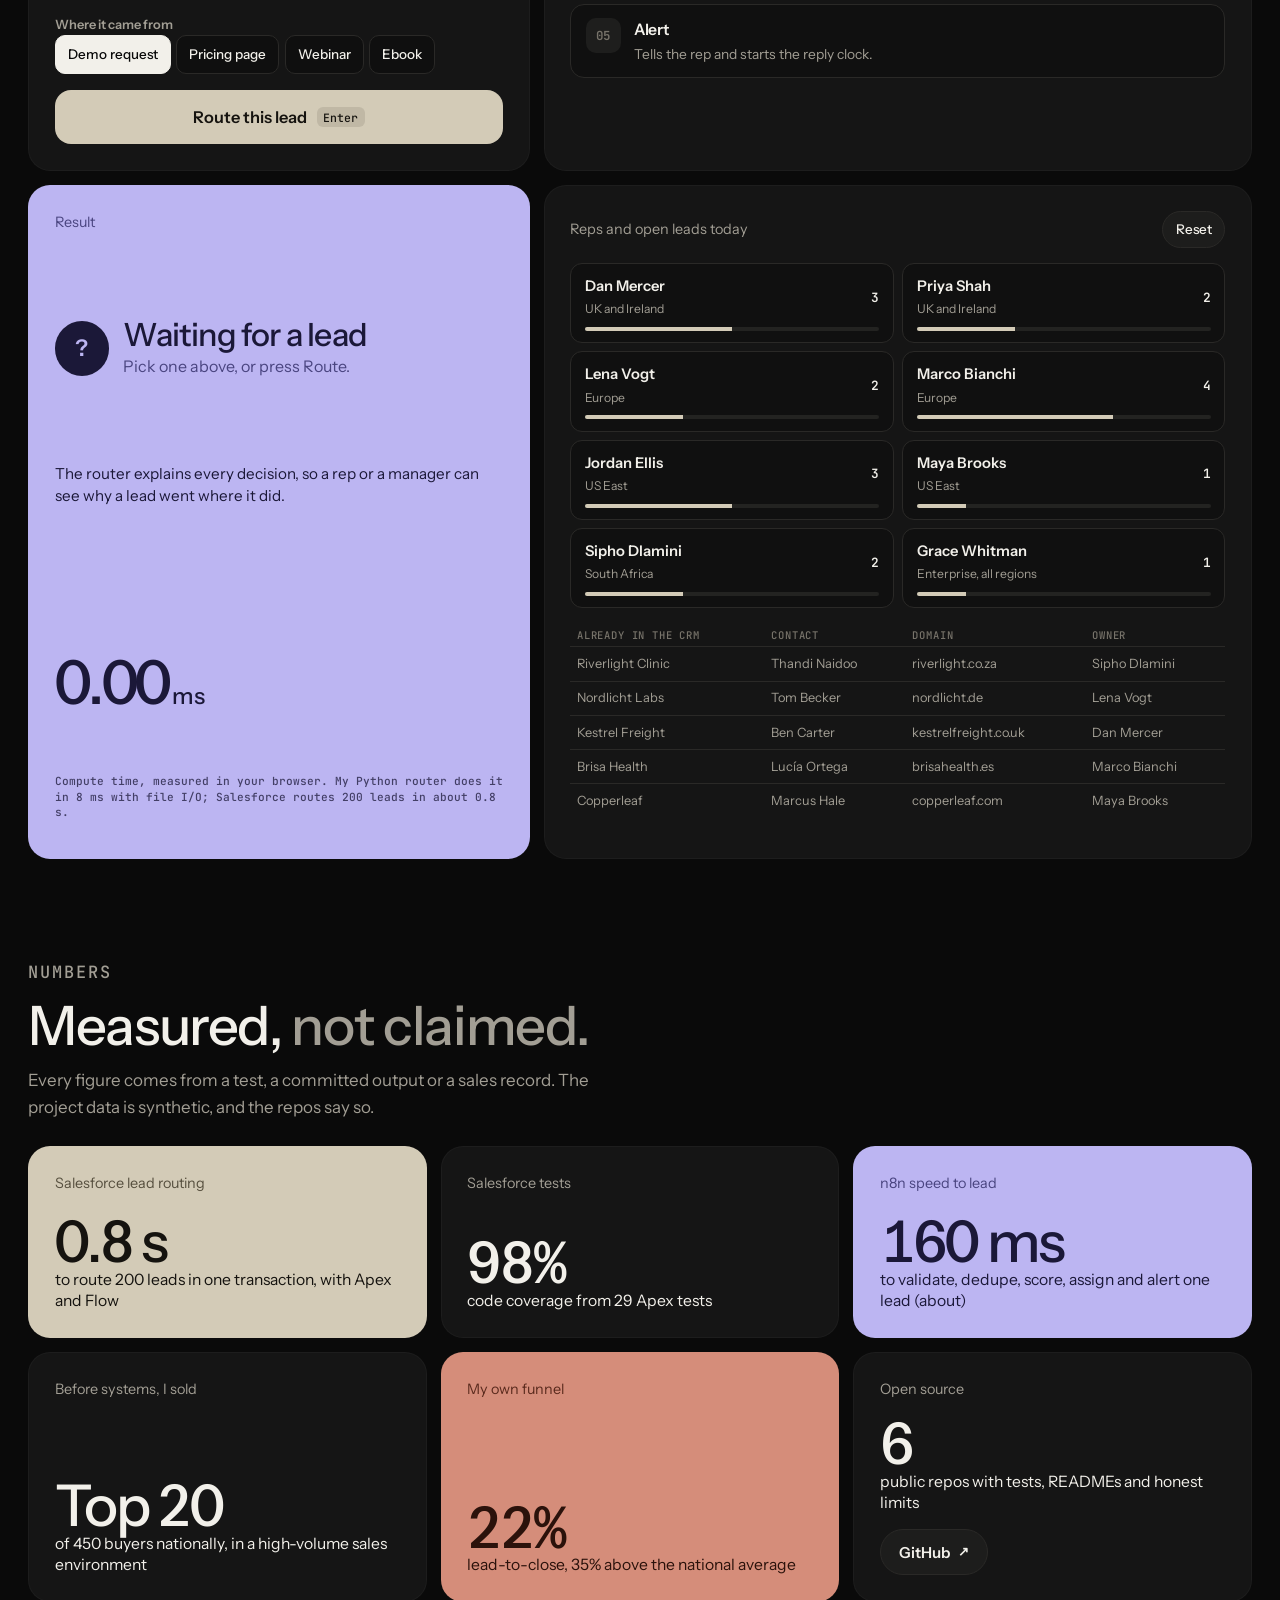
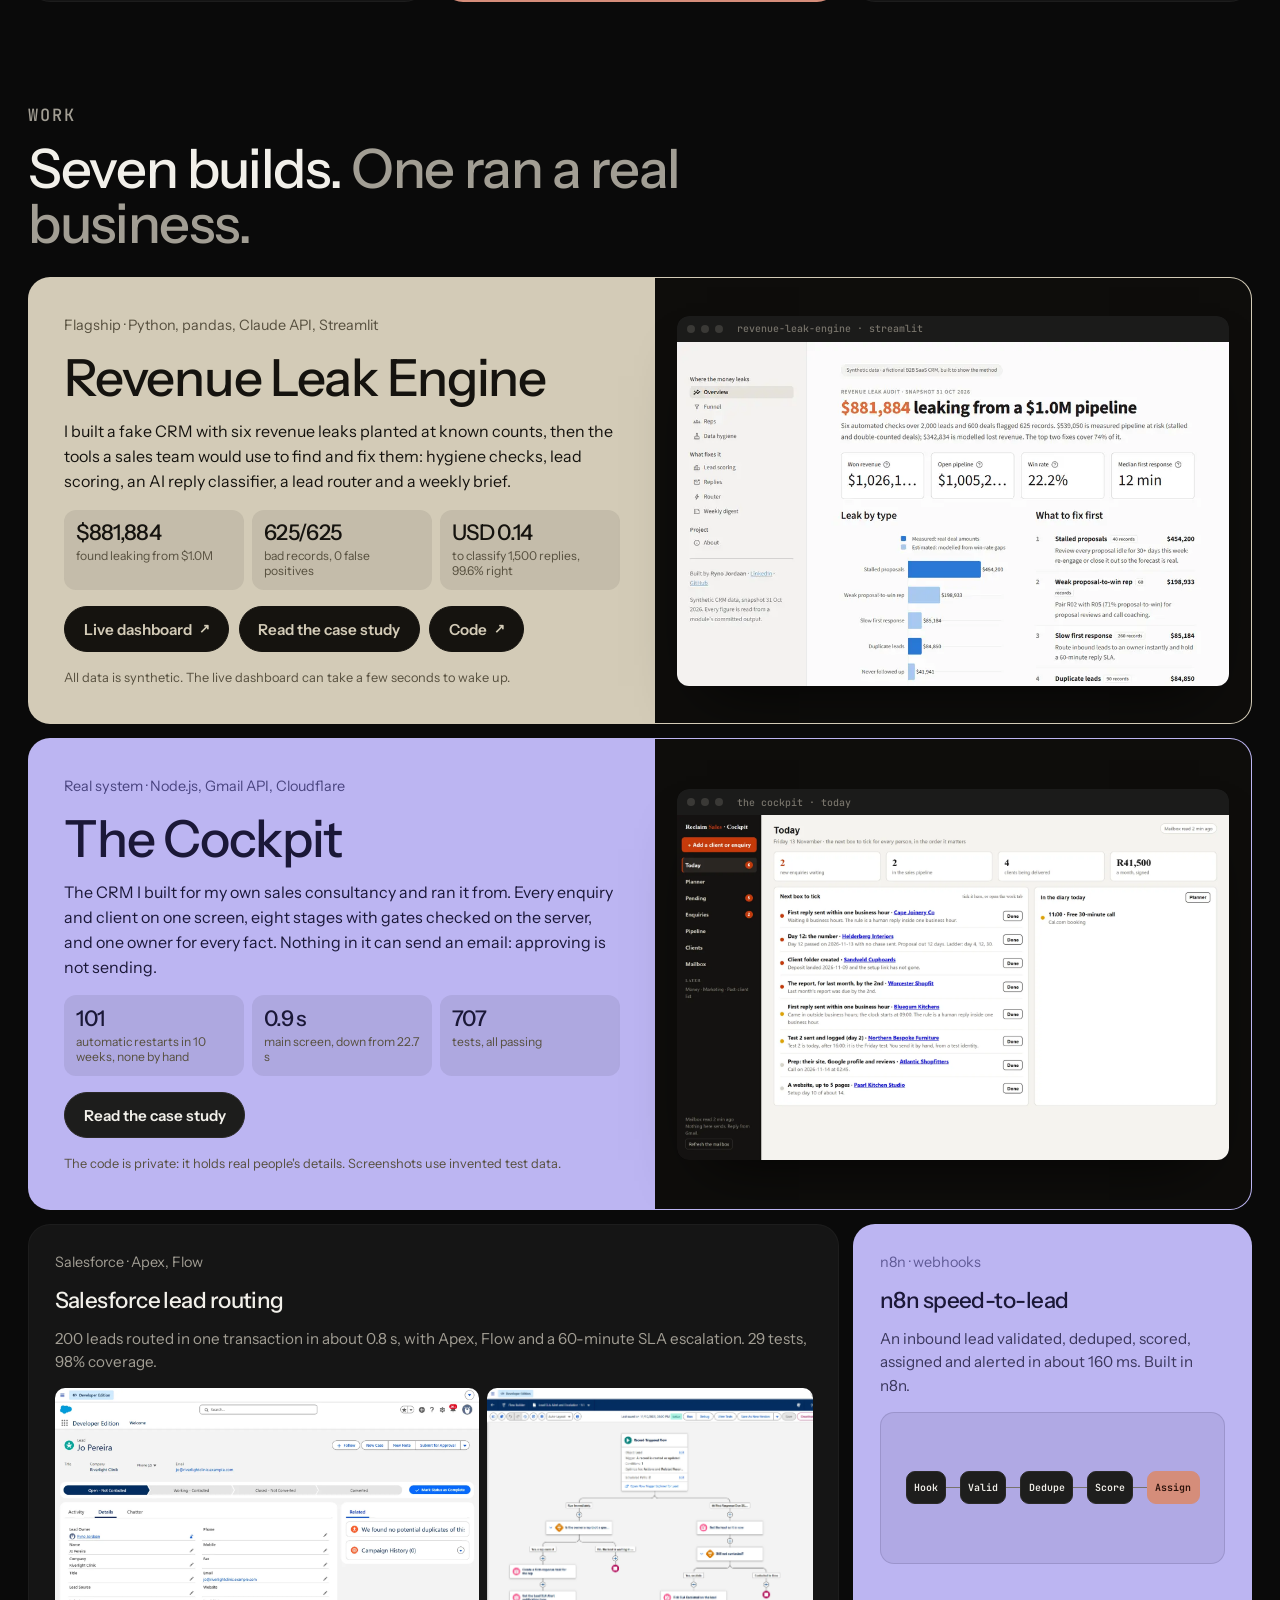
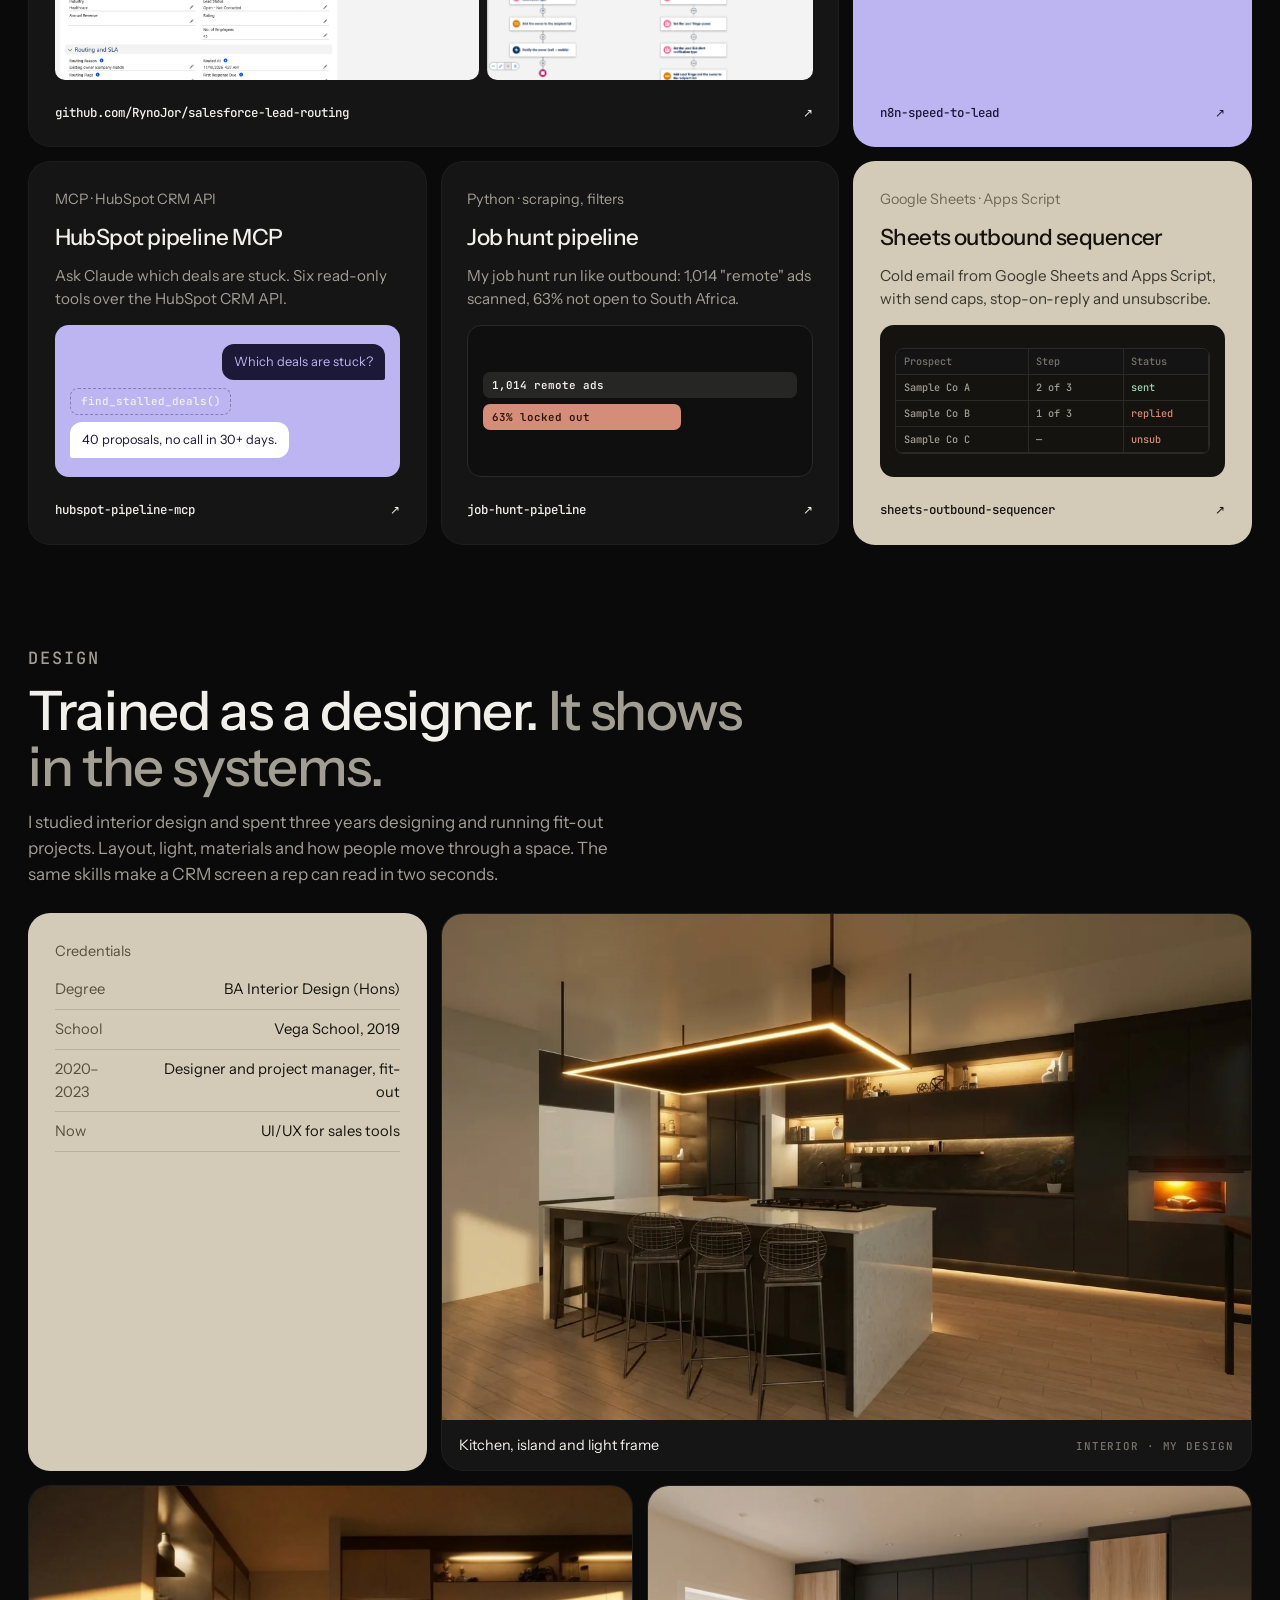
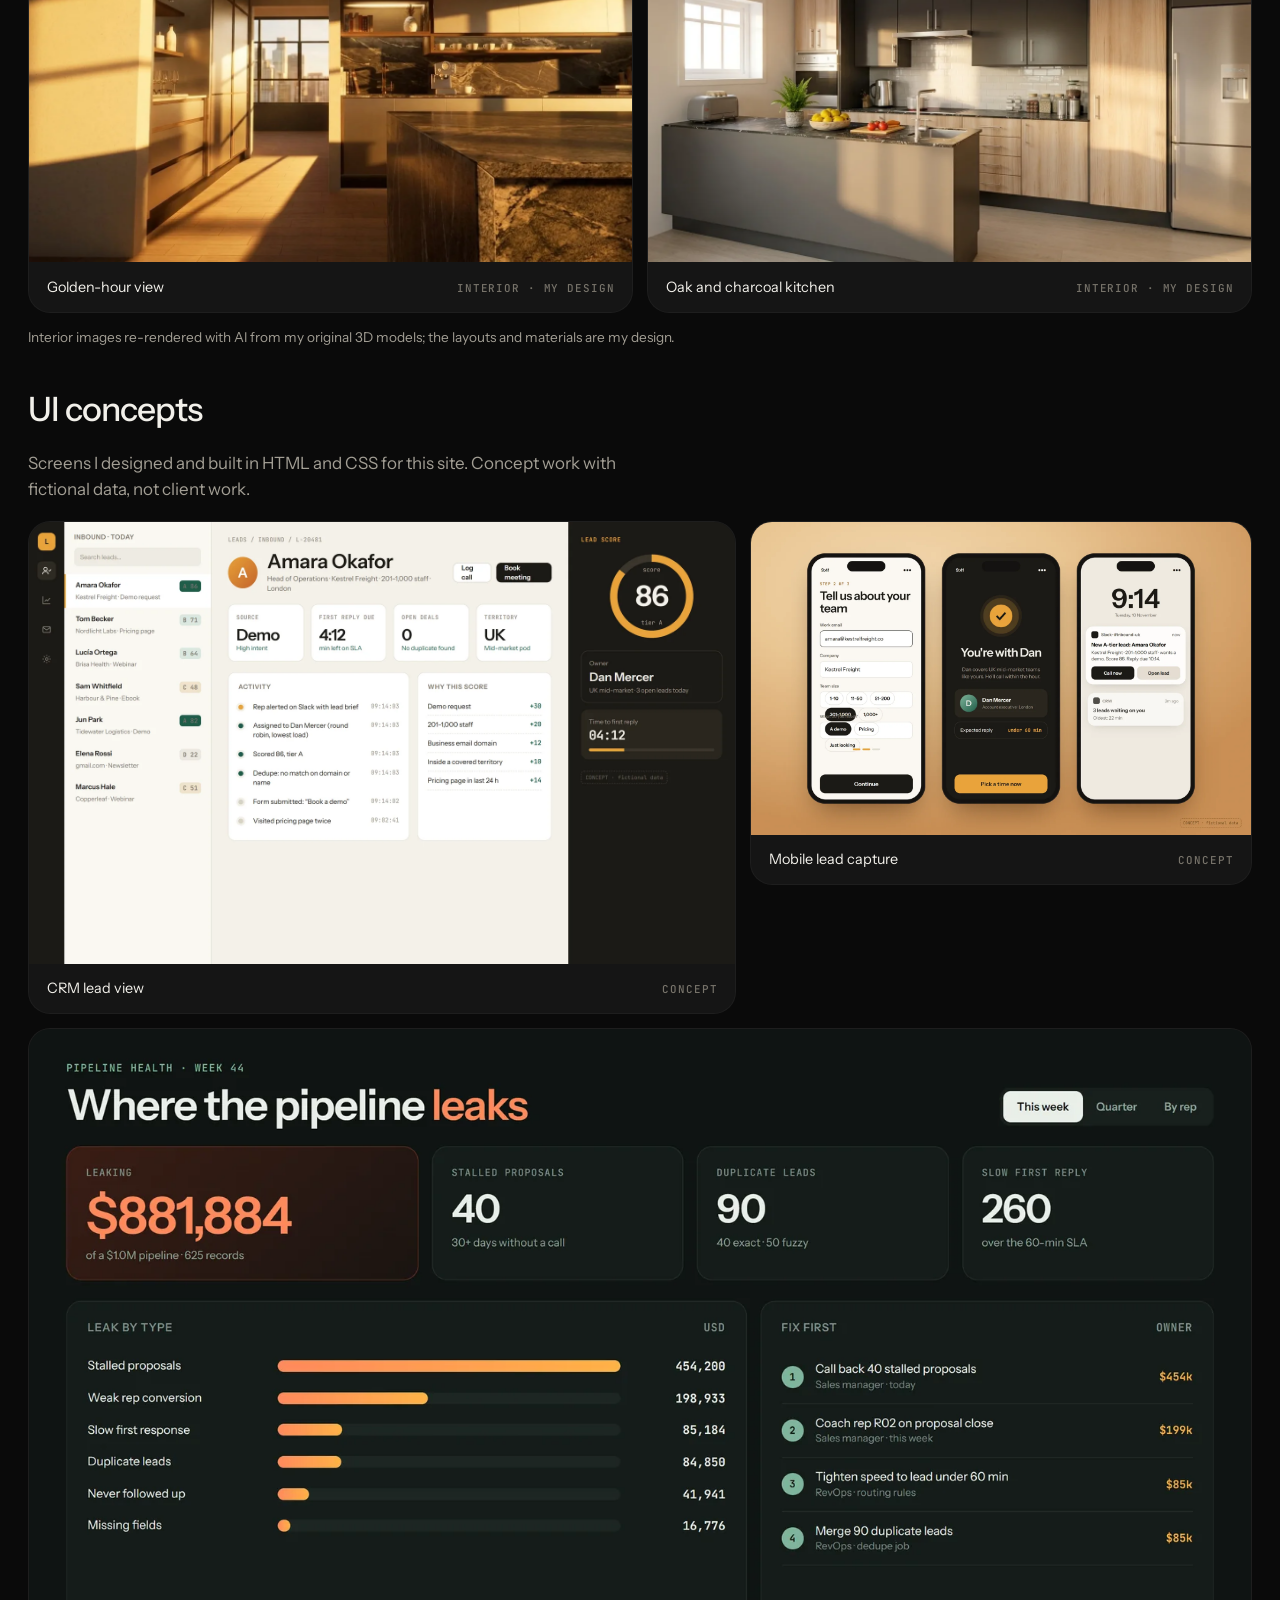
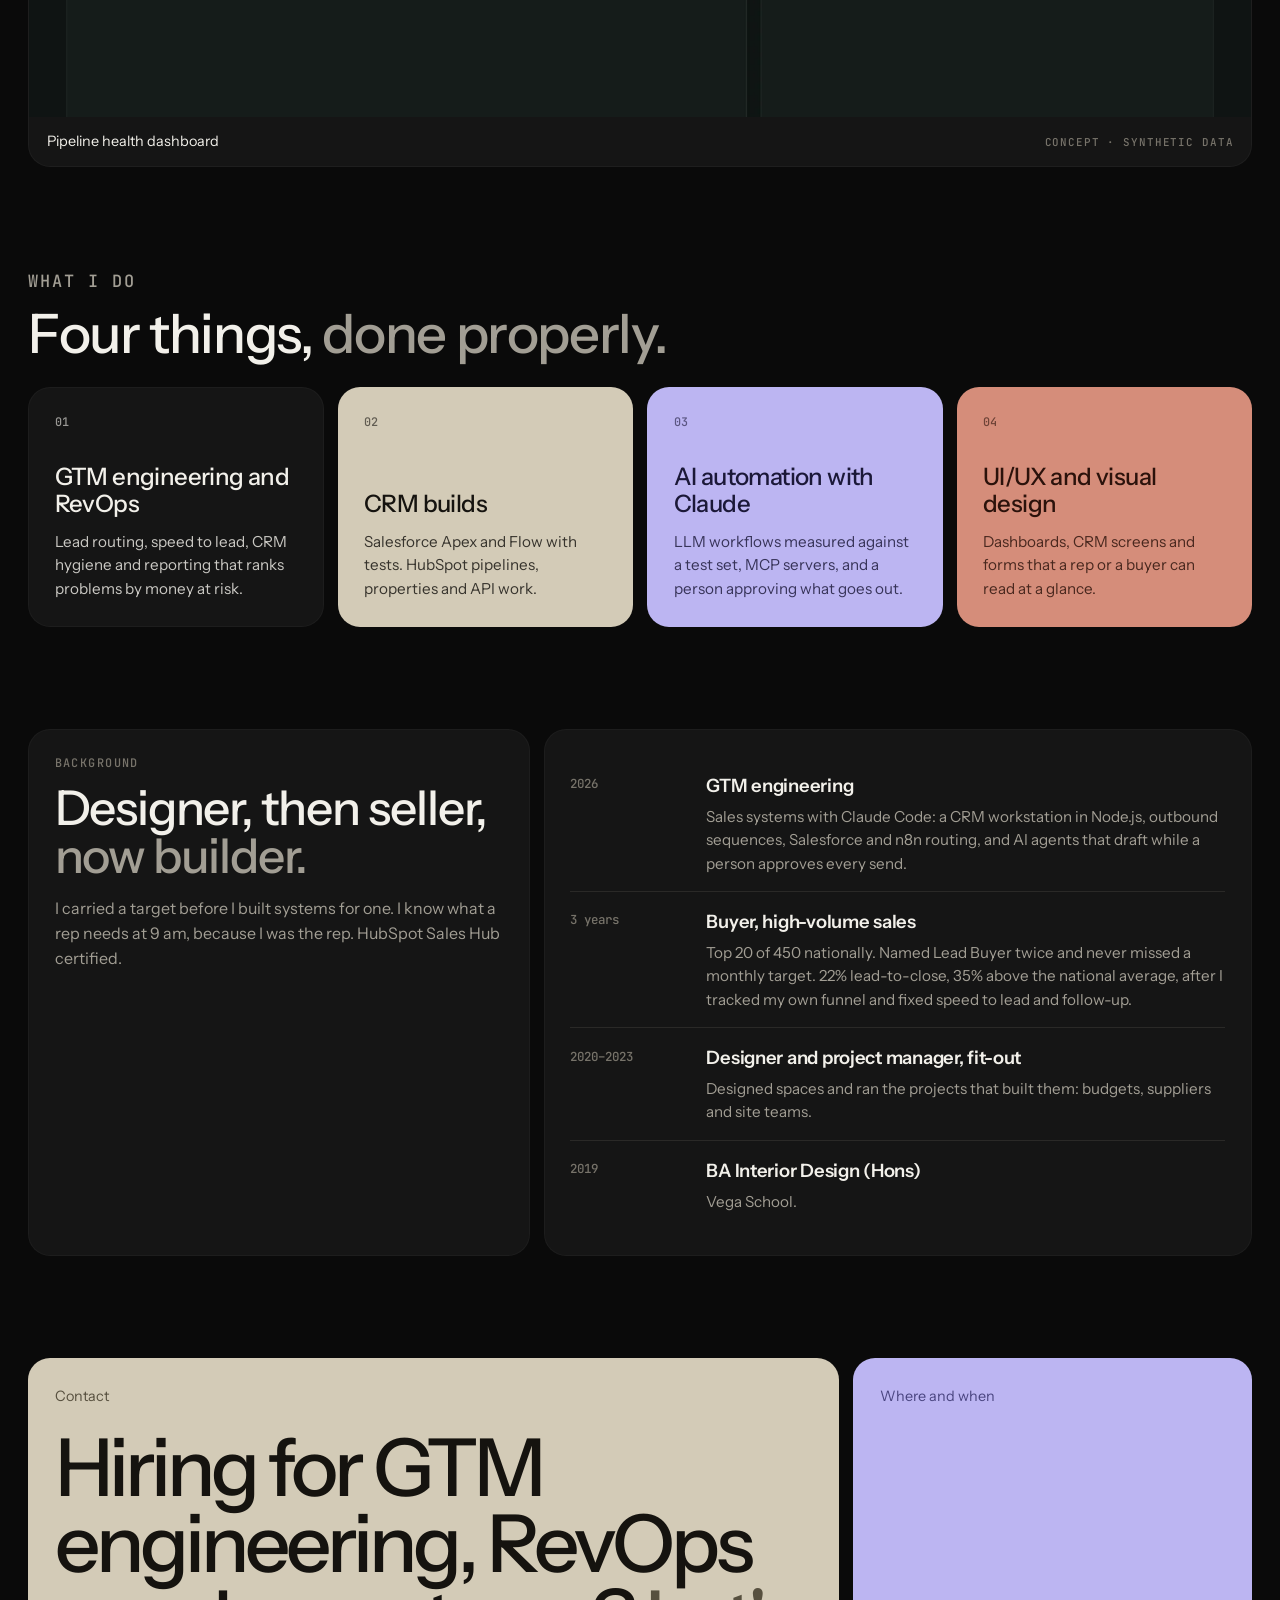
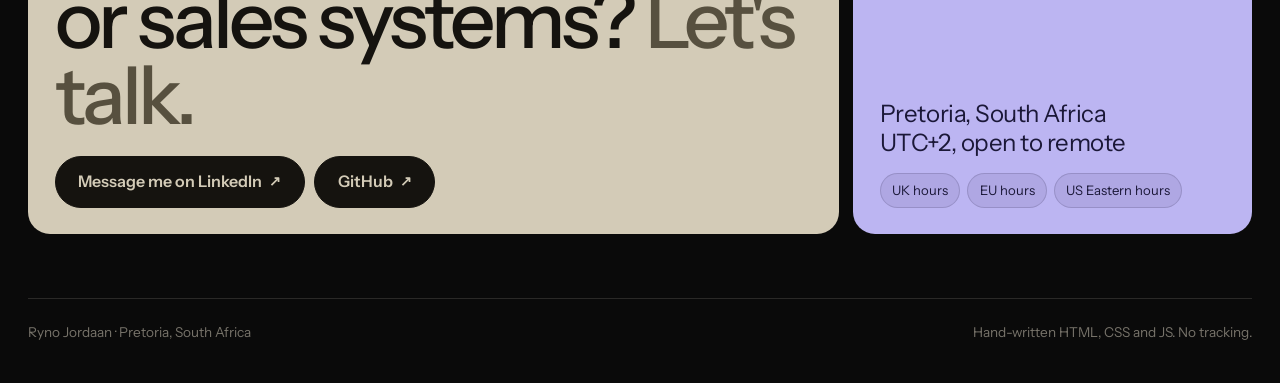
==== commit 99693886: "Add the Cockpit case study and its Work card A case study of the CRM I ran Reclaim Sales from: who o" ====
--- a/index.html
+++ b/index.html
@@ -33,6 +33,7 @@
     <nav aria-label="Main">
       <a href="#demo" class="keep">Demo</a>
       <a href="#work">Work</a>
+      <a href="case-cockpit.html">Cockpit</a>
       <a href="#design">Design</a>
       <a href="#services">Services</a>
       <a href="https://github.com/RynoJor" class="gh keep" rel="noopener"><svg viewBox="0 0 16 16" width="15" height="15" aria-hidden="true" fill="currentColor"><path d="M8 0C3.58 0 0 3.58 0 8c0 3.54 2.29 6.53 5.47 7.59.4.07.55-.17.55-.38 0-.19-.01-.82-.01-1.49-2.01.37-2.53-.49-2.69-.94-.09-.23-.48-.94-.82-1.13-.28-.15-.68-.52-.01-.53.63-.01 1.08.58 1.23.82.72 1.21 1.87.87 2.33.66.07-.52.28-.87.51-1.07-1.78-.2-3.64-.89-3.64-3.95 0-.87.31-1.59.82-2.15-.08-.2-.36-1.02.08-2.12 0 0 .67-.21 2.2.82.64-.18 1.32-.27 2-.27.68 0 1.36.09 2 .27 1.53-1.04 2.2-.82 2.2-.82.44 1.1.16 1.92.08 2.12.51.56.82 1.27.82 2.15 0 3.07-1.87 3.75-3.65 3.95.29.25.54.73.54 1.48 0 1.07-.01 1.93-.01 2.2 0 .21.15.46.55.38A8.013 8.013 0 0016 8c0-4.42-3.58-8-8-8z"/></svg><span>GitHub</span></a>
@@ -215,7 +216,7 @@
   <section class="wrap sec" id="work" aria-labelledby="work-h">
     <div class="sec-head">
       <p class="eyebrow">Work</p>
-      <h2 id="work-h">Six builds. <span class="serif">One flagship.</span></h2>
+      <h2 id="work-h">Seven builds. <span class="serif">One ran a real business.</span></h2>
     </div>
     <div class="bento">
       <article class="t s12 sand flag rv" aria-labelledby="rle-h" style="grid-column:1/-1">
@@ -243,6 +244,30 @@
         </div>
       </article>
 
+
+      <article class="t s12 lav flag rv" aria-labelledby="cockpit-h" style="grid-column:1/-1">
+        <div class="copy">
+          <p class="lbl">Real system · Node.js, Gmail API, Cloudflare</p>
+          <h3 id="cockpit-h">The Cockpit</h3>
+          <p>The CRM I built for my own sales consultancy and ran it from. Every enquiry and client on one screen, eight stages with gates checked on the server, and one owner for every fact. Nothing in it can send an email: approving is not sending.</p>
+          <div class="mini">
+            <div><b>101</b><span>automatic restarts in 10 weeks, none by hand</span></div>
+            <div><b>0.9 s</b><span>main screen, down from 22.7 s</span></div>
+            <div><b>707</b><span>tests, all passing</span></div>
+          </div>
+          <div class="btns">
+            <a class="btn" href="case-cockpit.html">Read the case study</a>
+          </div>
+          <p class="note">The code is private: it holds real people's details. Screenshots use invented test data.</p>
+        </div>
+        <div class="media">
+          <div class="frame">
+            <div class="chrome" aria-hidden="true"><i></i><i></i><i></i><span>the cockpit · today</span></div>
+            <img src="img/work/cockpit-today.webp" width="1600" height="1000" loading="lazy" decoding="async" alt="The Cockpit's Today screen: the next box to tick for every person, most urgent first, with the reason for each">
+          </div>
+        </div>
+      </article>
+
       <a class="t s8 card rv" href="https://github.com/RynoJor/salesforce-lead-routing" rel="noopener">
         <p class="lbl">Salesforce · Apex, Flow</p>
         <h3>Salesforce lead routing</h3>
--- a/style.css
+++ b/style.css
@@ -341,3 +341,29 @@
 @media (max-width:22rem){.bar nav a.gh span{display:none}}
 .mark span{white-space:nowrap}
 @media (max-width:30rem){.bar nav a[href$="#demo"]{display:none}.bar nav{gap:.4rem}}
+
+/* cockpit case study: who owns which fact */
+.article .tag-real{color:var(--ok);margin:0 0 .9rem}
+.article code{font:500 .88em var(--mono);background:var(--tile-2);border:1px solid var(--line);border-radius:6px;padding:.05em .35em;color:var(--text)}
+.owners{margin:2rem 0;display:grid;gap:0}
+.own-row{display:grid;gap:.6rem;grid-template-columns:repeat(4,1fr)}
+.own{border-radius:var(--r-sm);background:var(--tile);border:1px solid var(--line);padding:.95rem 1rem;display:flex;flex-direction:column;gap:.45rem;min-width:0}
+.article .own h3{margin:0;font-size:1rem;font-weight:600}
+.article .own p{margin:0;font-size:.9rem;line-height:1.45;color:var(--muted)}
+.own .how{margin-top:auto;font:500 .66rem/1.3 var(--mono);text-transform:uppercase;letter-spacing:.07em;color:var(--lav)}
+.own.core{background:var(--sand);border-color:var(--sand)}
+.article .own.core h3,.article .own.core p{color:var(--ink)}
+.article .own.core .derived{color:var(--ink-muted)}
+.article .own.core strong{color:var(--ink)}
+.own.wall{background:var(--terra);border-color:var(--terra)}
+.article .own.wall h3,.article .own.wall p{color:var(--terra-ink)}
+.own-flow{display:grid;grid-template-columns:repeat(4,1fr);gap:.6rem;height:2rem}
+.own-flow.one{grid-template-columns:1fr}
+.own-flow span{position:relative}
+.own-flow span::before{content:"";position:absolute;left:50%;top:0;bottom:6px;width:1px;background:var(--dim)}
+.own-flow span::after{content:"";position:absolute;left:calc(50% - 5px);bottom:0;border:5px solid transparent;border-top:6px solid var(--dim);border-bottom:0}
+@media (max-width:40rem){
+  .own-row{grid-template-columns:1fr 1fr}
+  .own-flow{grid-template-columns:1fr}
+  .own-flow span:not(:first-child){display:none}
+}
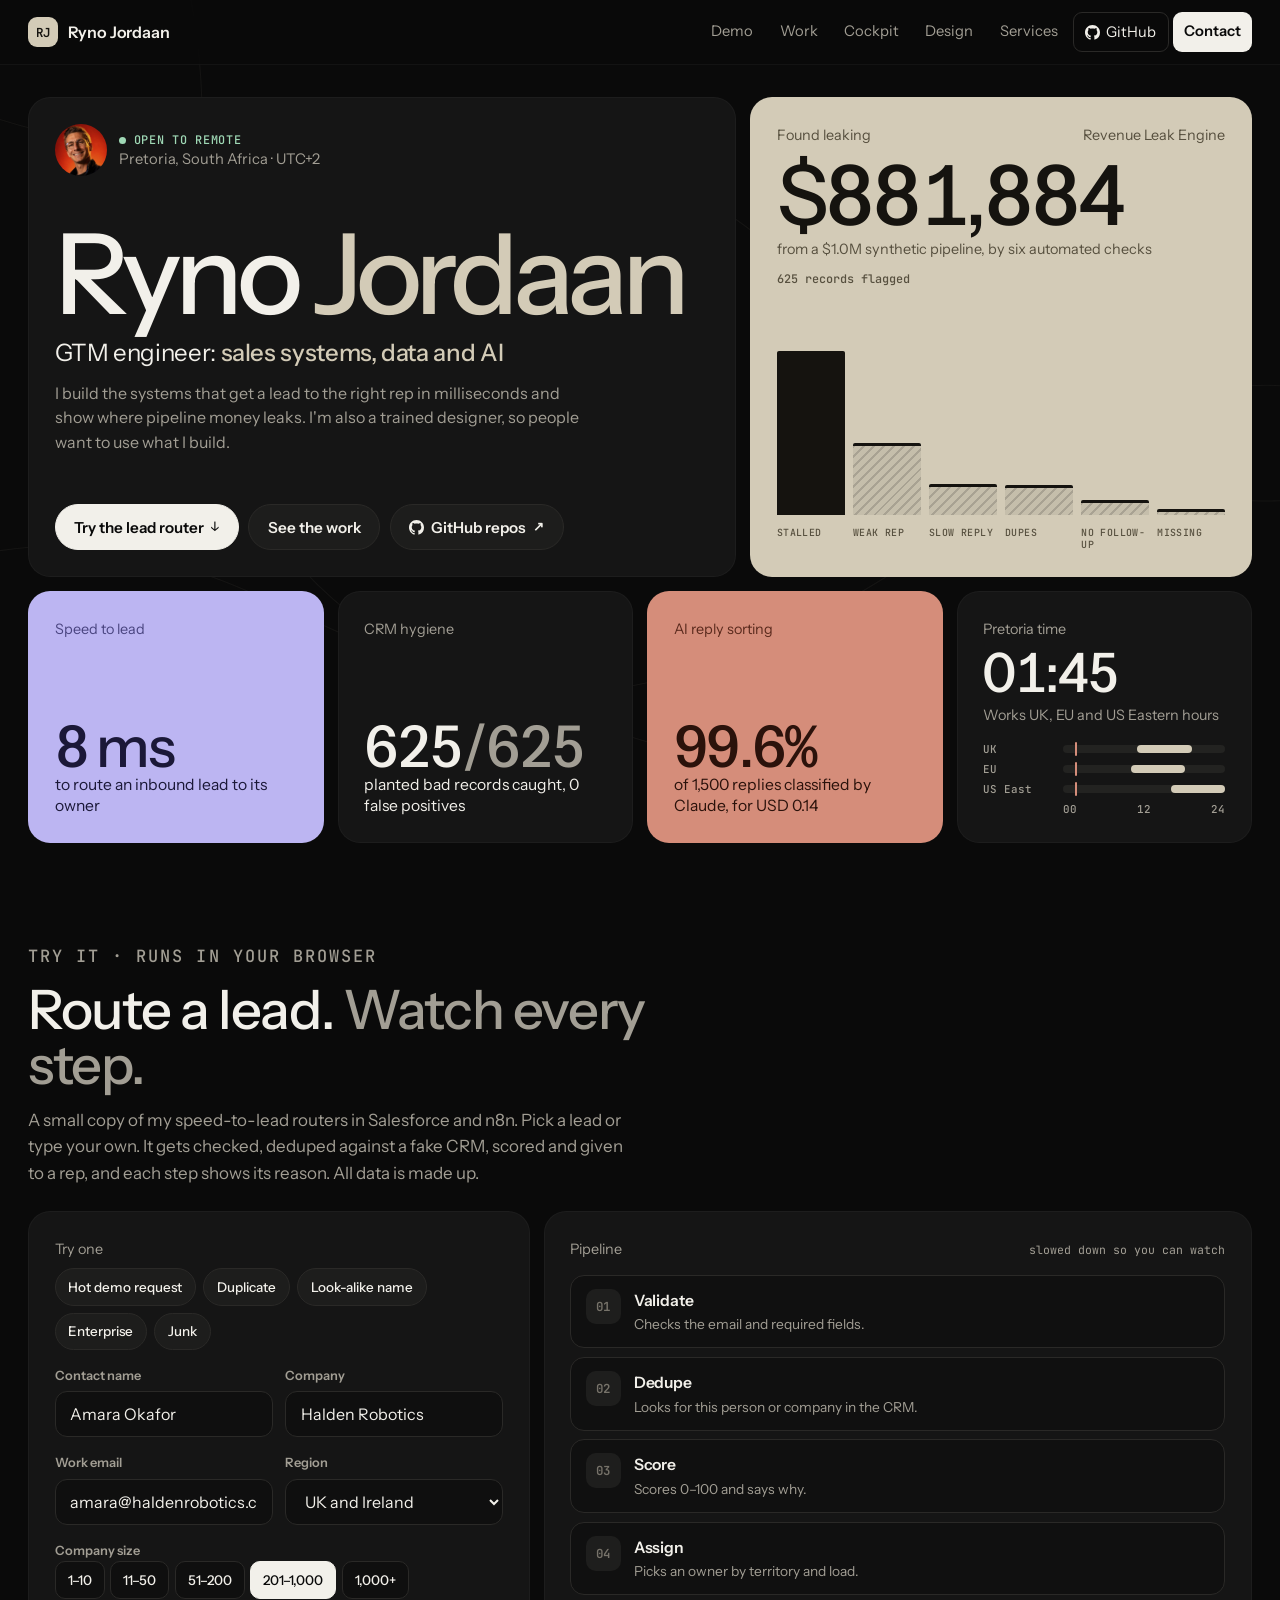
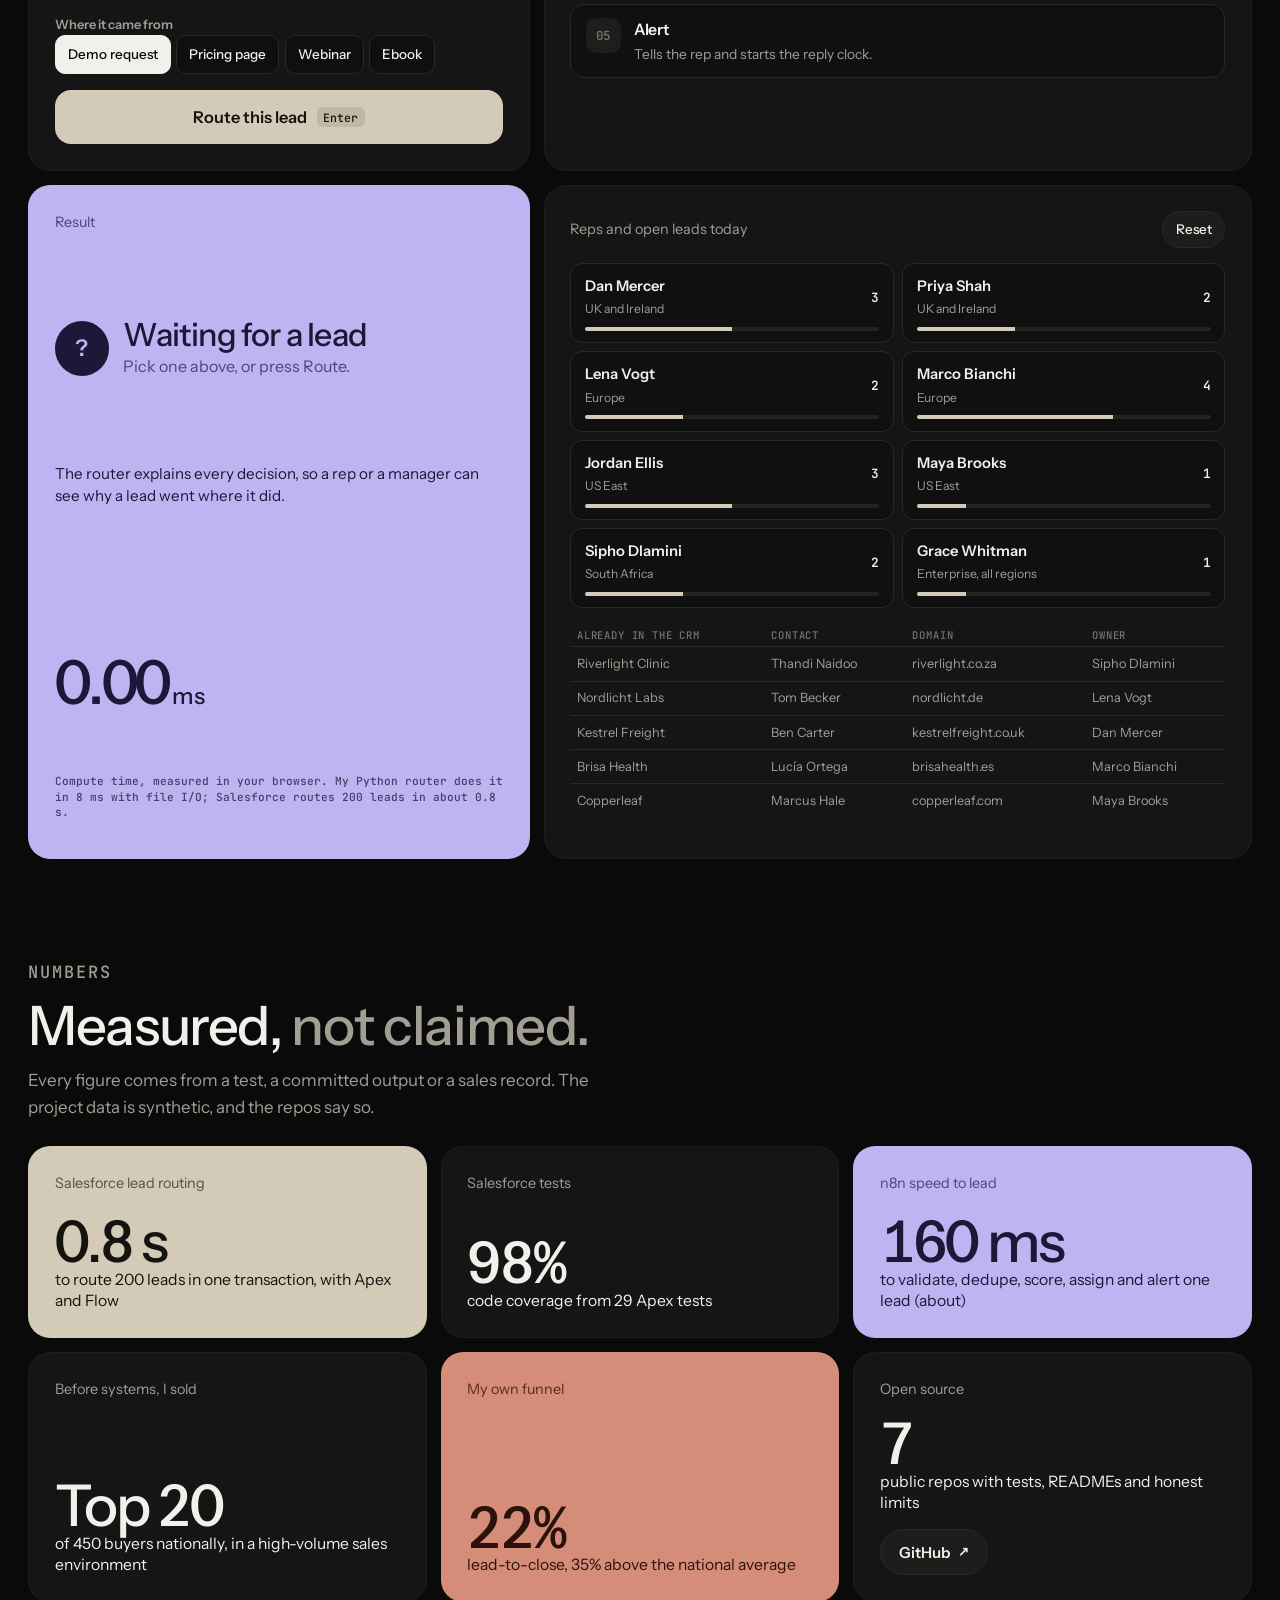
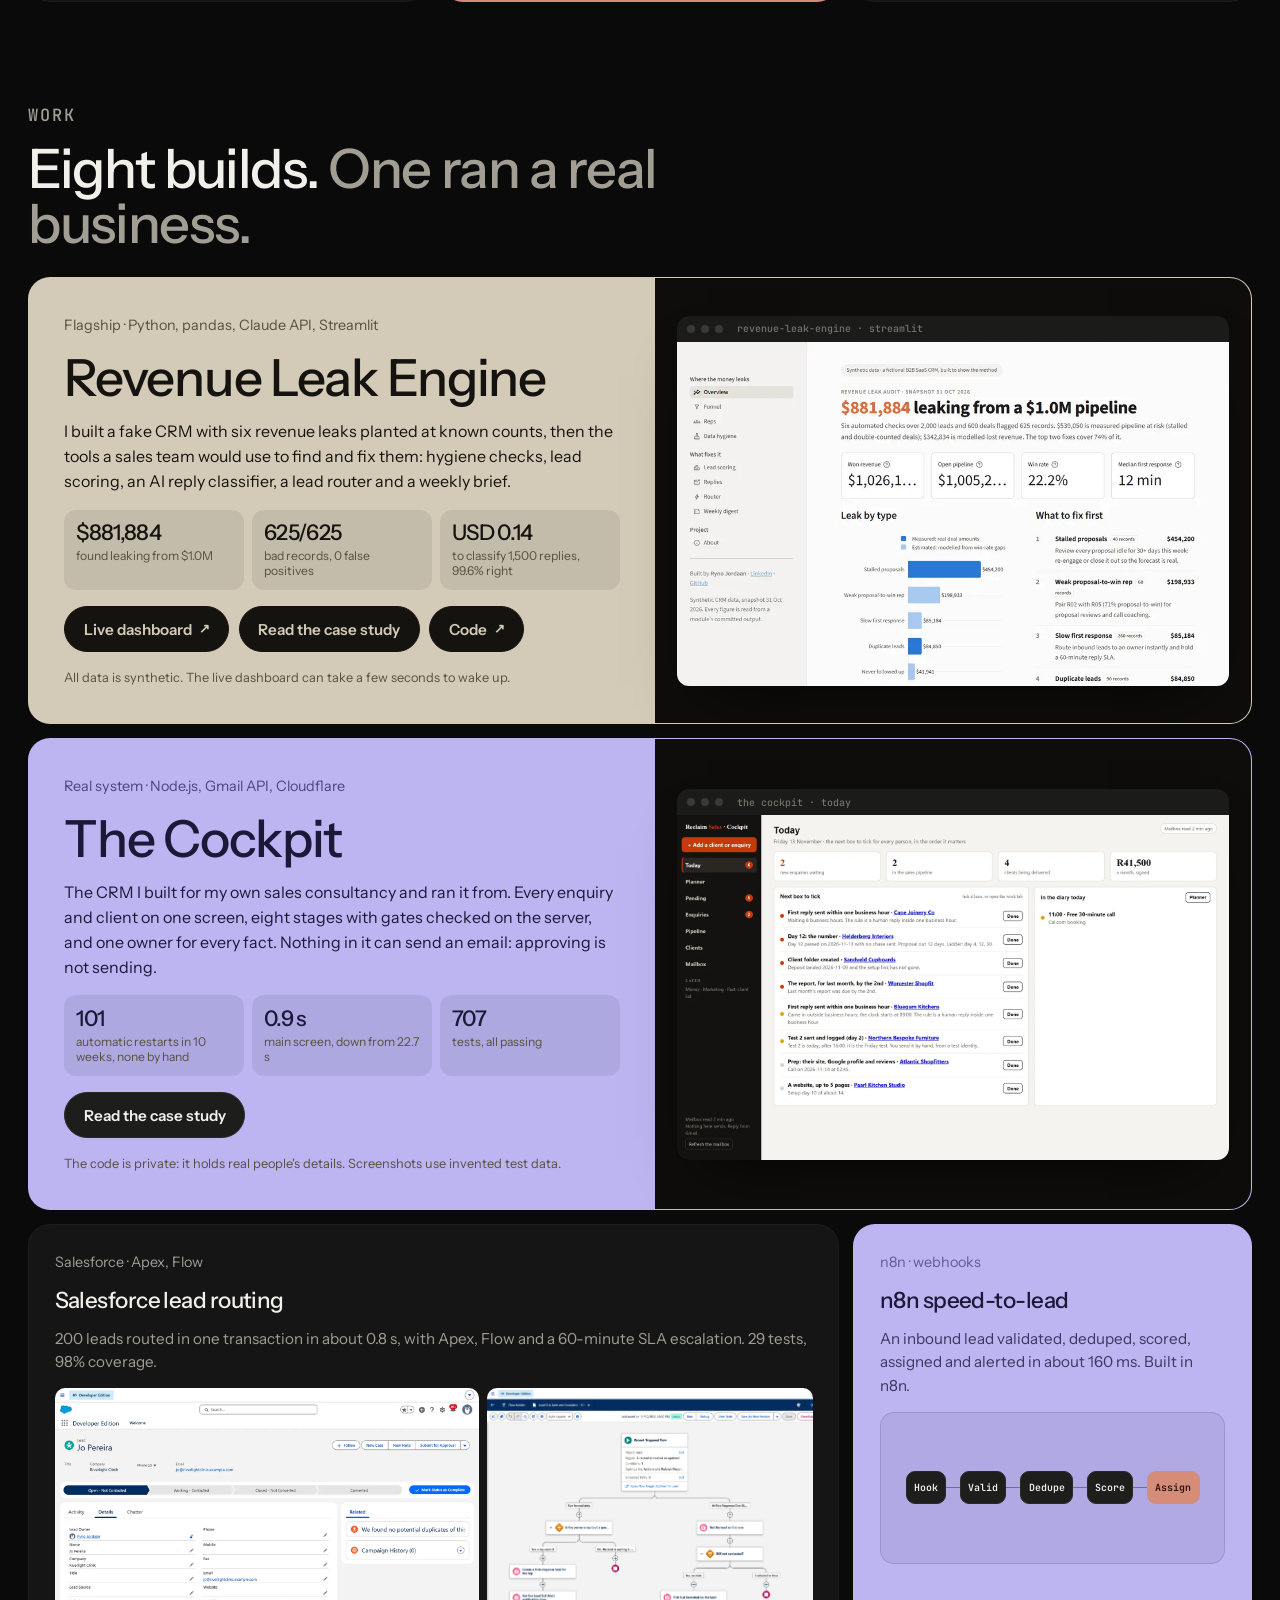
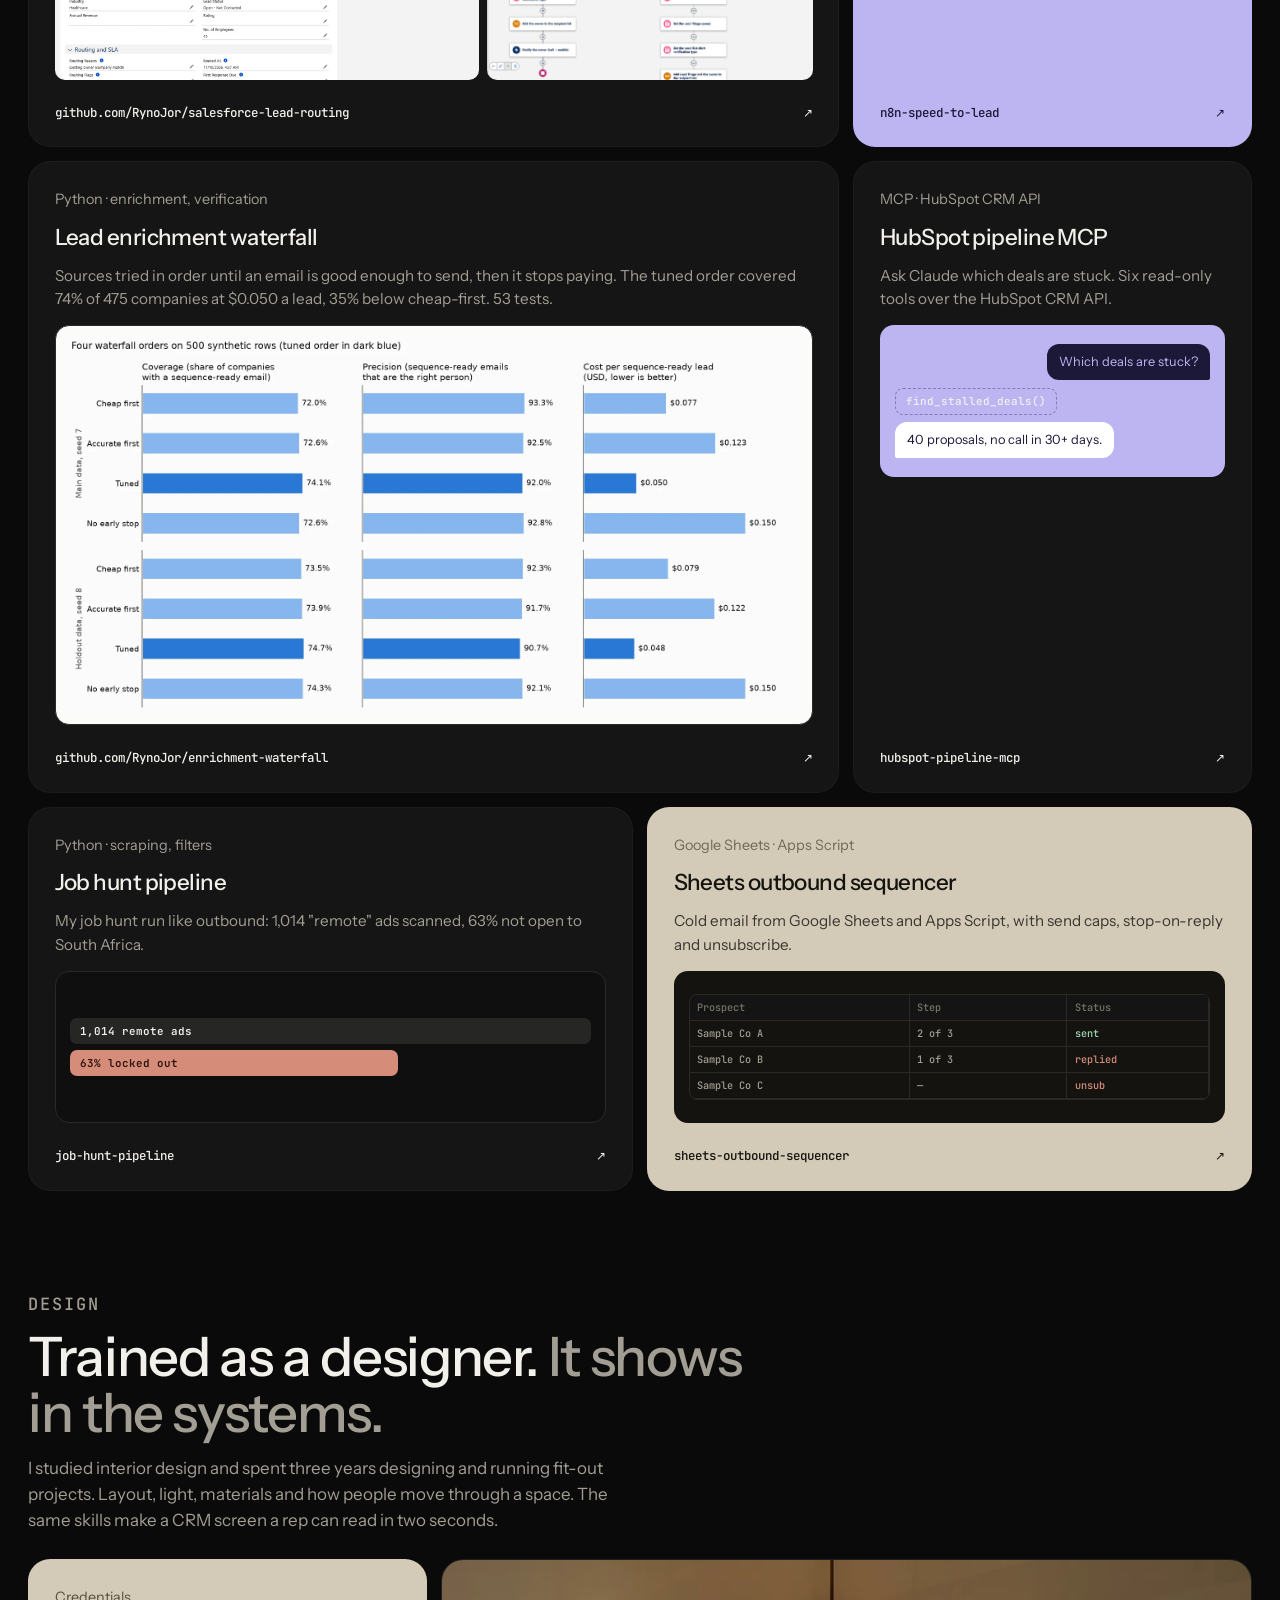
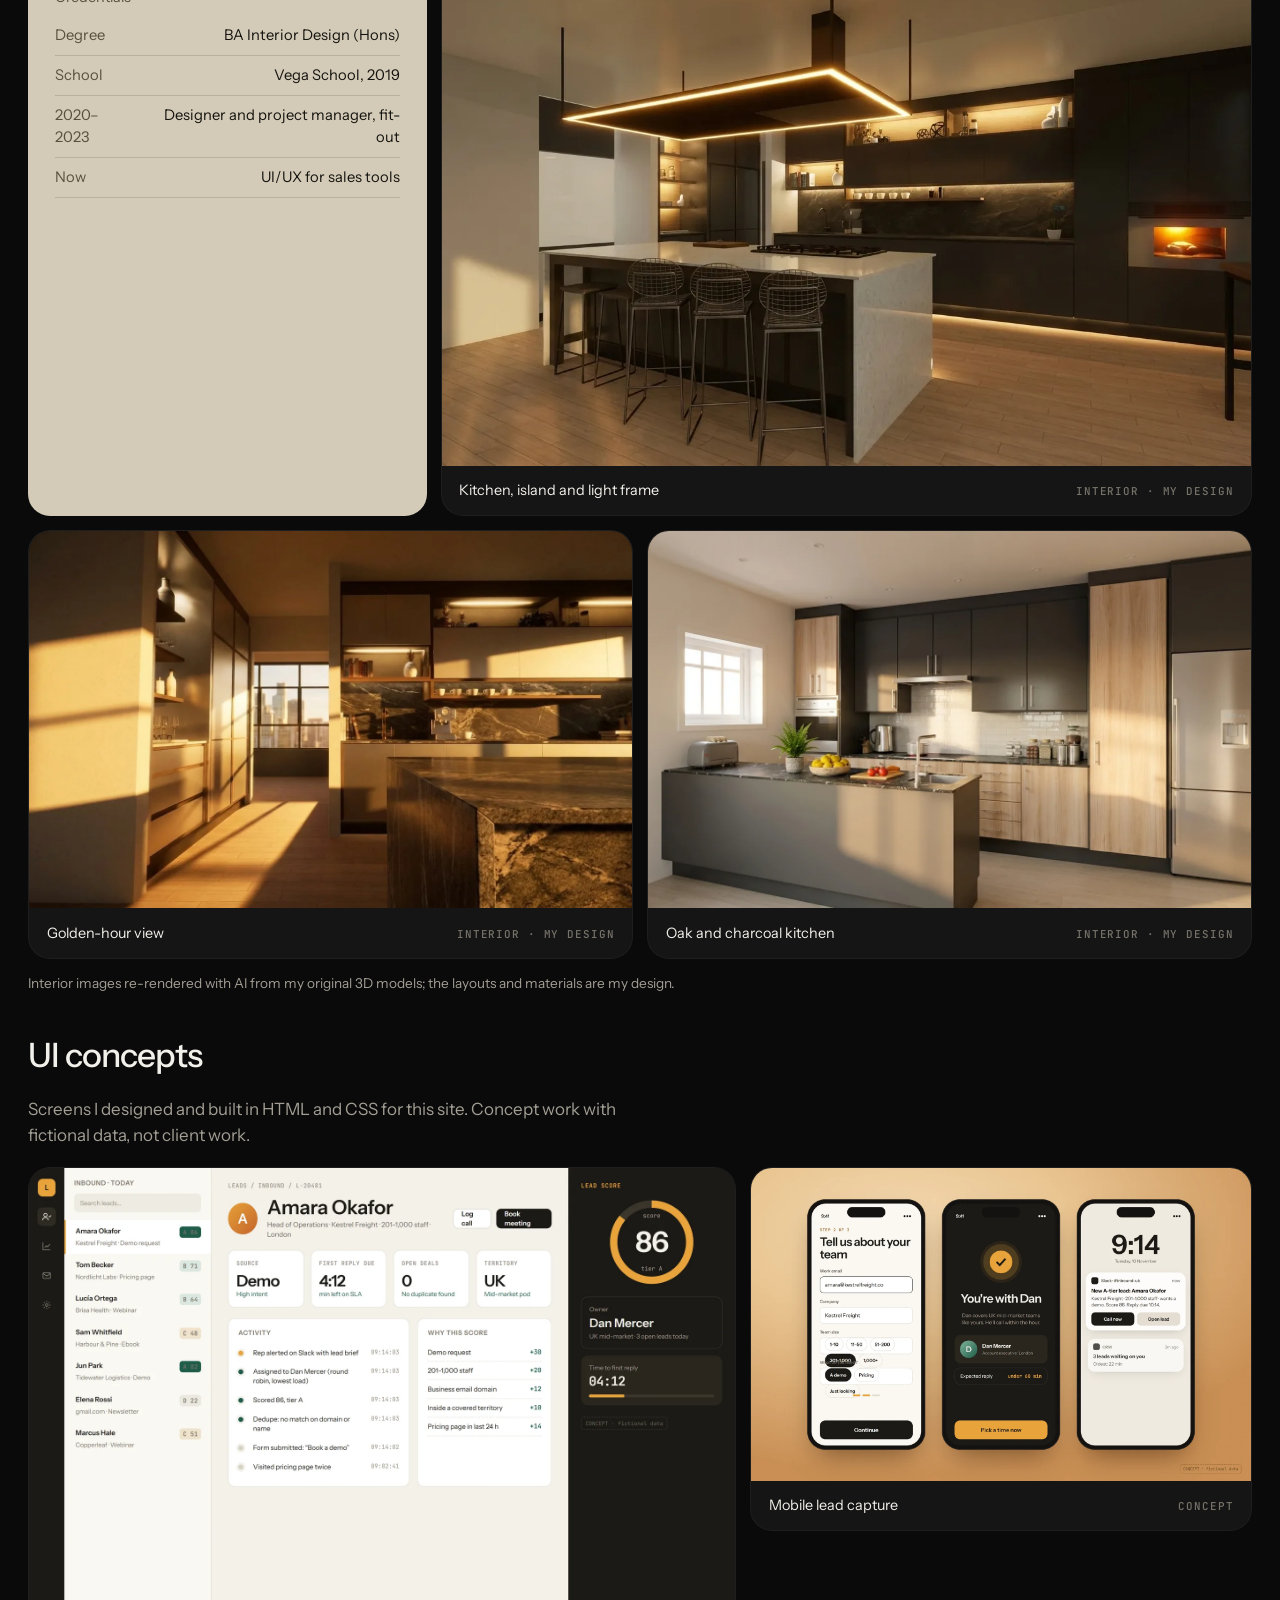
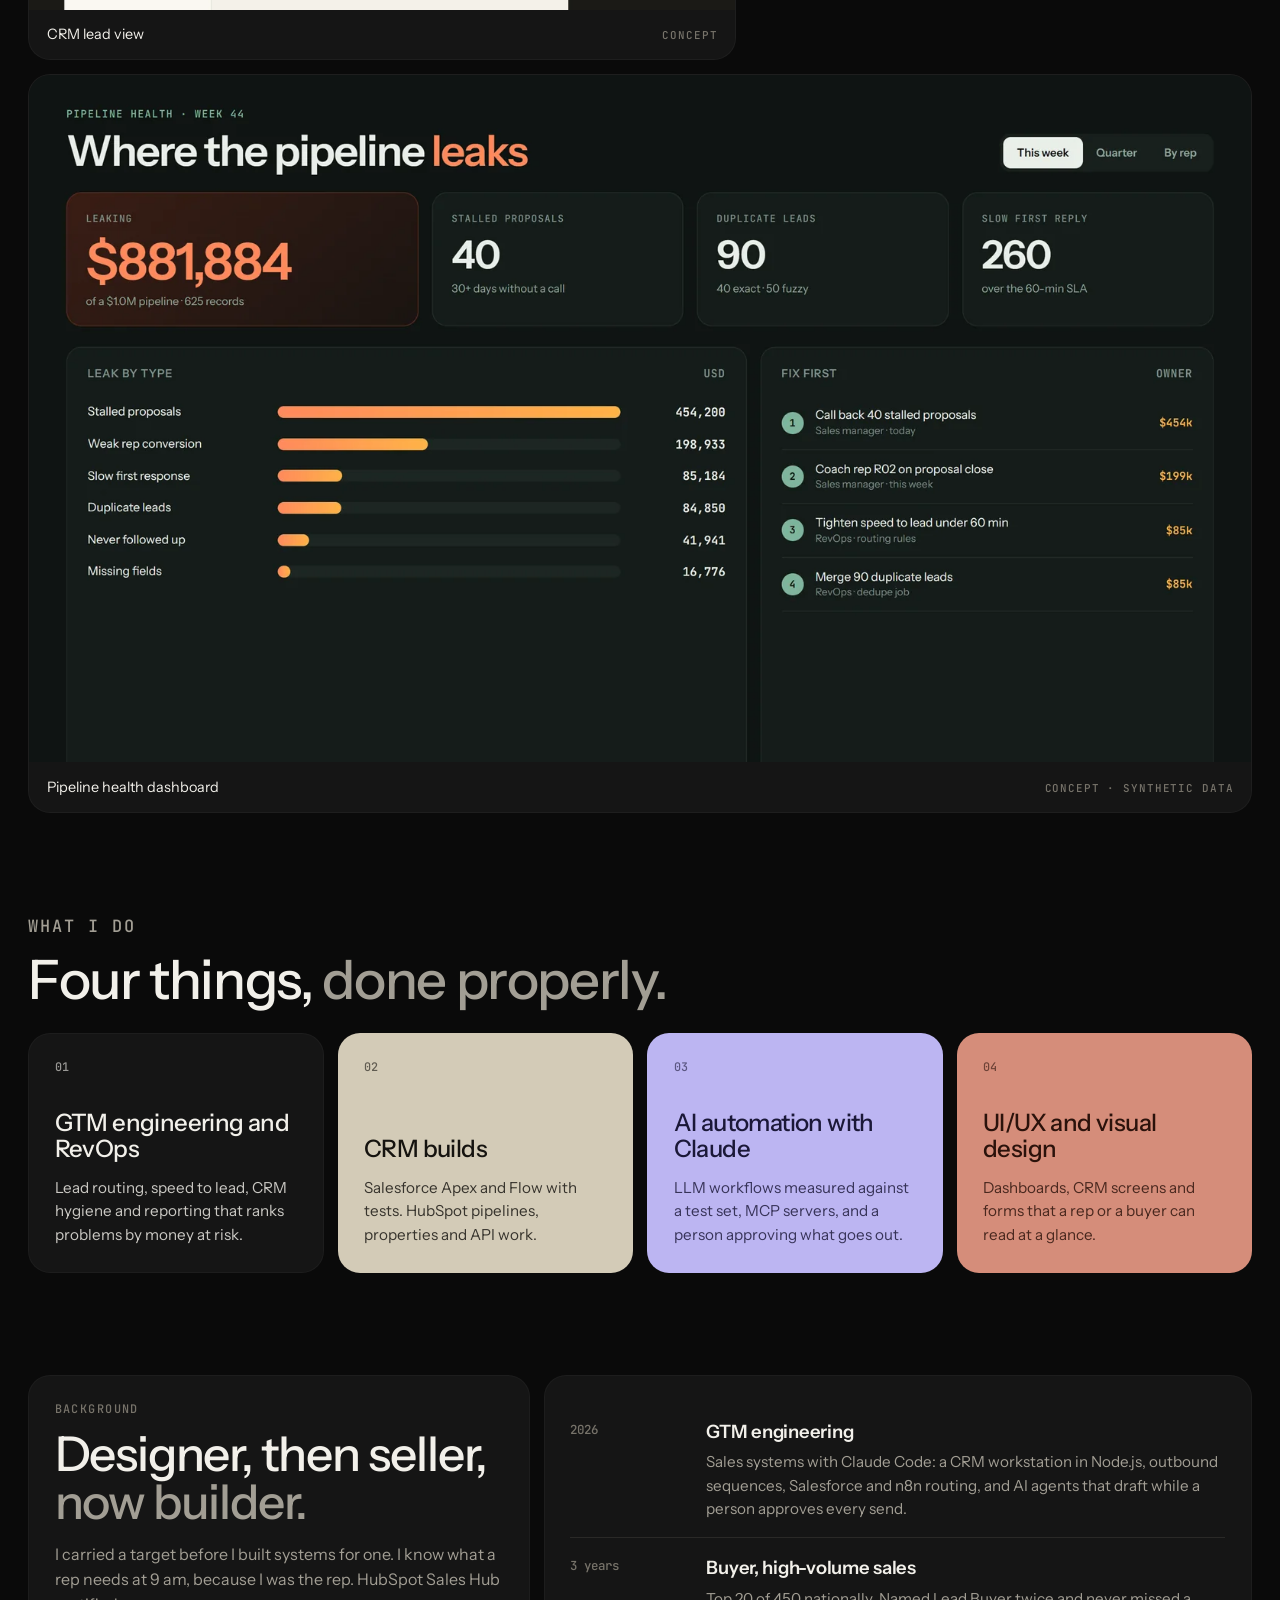
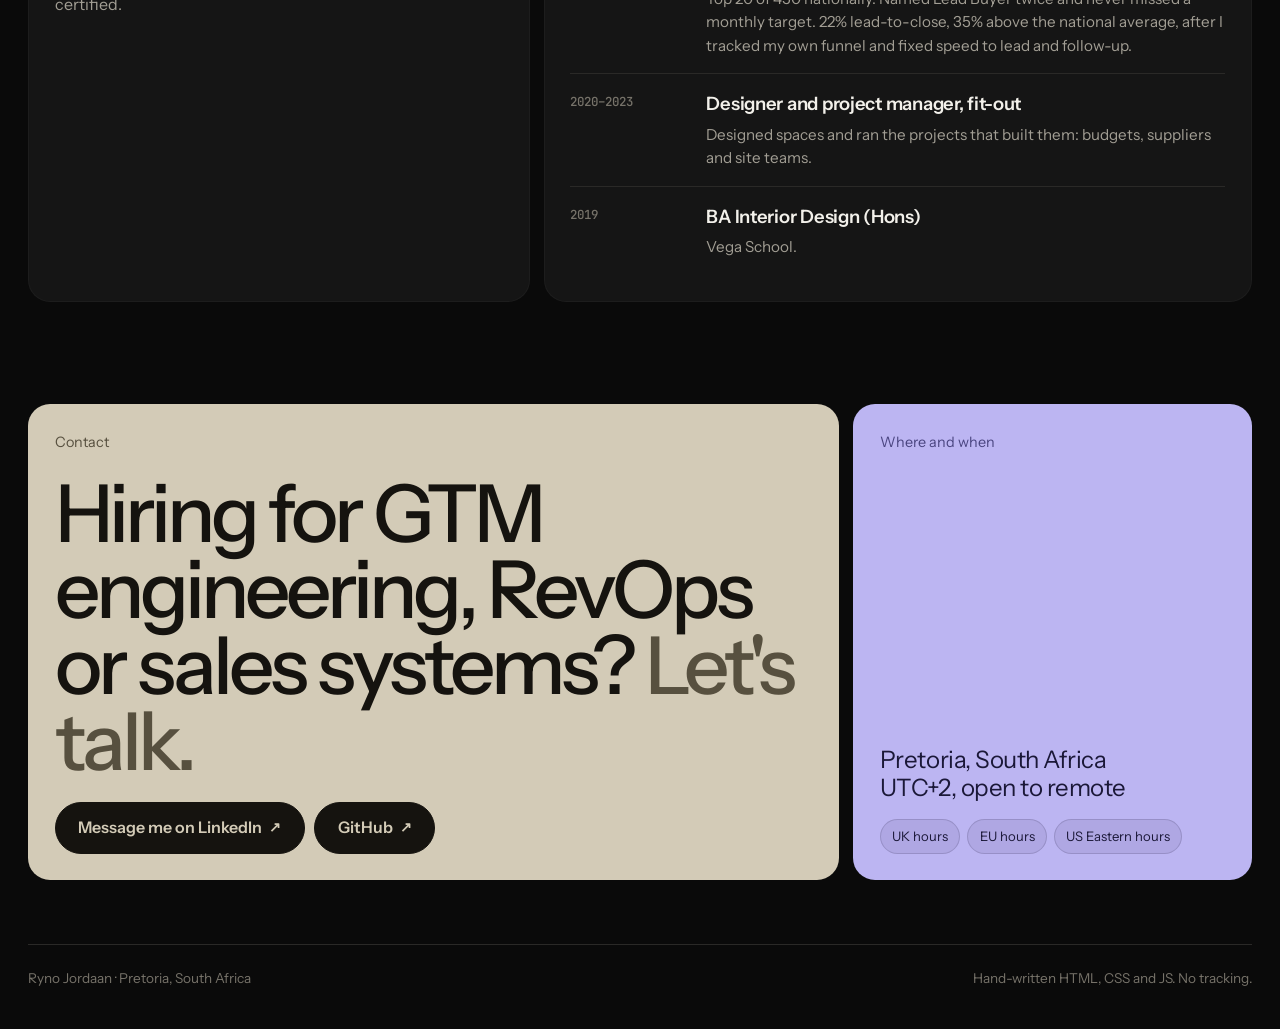
==== commit 53137288: "Add the enrichment waterfall to Work Co-Authored-By: Claude Opus 5.5 <noreply@anthropic.com>" ====
--- a/index.html
+++ b/index.html
@@ -208,7 +208,7 @@
       <div class="t s4 lav stat rv"><p class="lbl">n8n speed to lead</p><div><p class="big">160 ms</p><p class="k">to validate, dedupe, score, assign and alert one lead (about)</p></div></div>
       <div class="t s4 stat rv"><p class="lbl">Before systems, I sold</p><div><p class="big">Top 20</p><p class="k">of 450 buyers nationally, in a high-volume sales environment</p></div></div>
       <div class="t s4 terra stat rv"><p class="lbl">My own funnel</p><div><p class="big">22%</p><p class="k">lead-to-close, 35% above the national average</p></div></div>
-      <div class="t s4 stat rv"><p class="lbl">Open source</p><div><p class="big">6</p><p class="k">public repos with tests, READMEs and honest limits</p></div><a class="btn" href="https://github.com/RynoJor" rel="noopener" style="align-self:flex-start">GitHub <span class="arr" aria-hidden="true">↗</span></a></div>
+      <div class="t s4 stat rv"><p class="lbl">Open source</p><div><p class="big">7</p><p class="k">public repos with tests, READMEs and honest limits</p></div><a class="btn" href="https://github.com/RynoJor" rel="noopener" style="align-self:flex-start">GitHub <span class="arr" aria-hidden="true">↗</span></a></div>
     </div>
   </section>
 
@@ -216,7 +216,7 @@
   <section class="wrap sec" id="work" aria-labelledby="work-h">
     <div class="sec-head">
       <p class="eyebrow">Work</p>
-      <h2 id="work-h">Seven builds. <span class="serif">One ran a real business.</span></h2>
+      <h2 id="work-h">Eight builds. <span class="serif">One ran a real business.</span></h2>
     </div>
     <div class="bento">
       <article class="t s12 sand flag rv" aria-labelledby="rle-h" style="grid-column:1/-1">
@@ -287,6 +287,14 @@
         <span class="go-link"><span>n8n-speed-to-lead</span><span aria-hidden="true">↗</span></span>
       </a>
 
+      <a class="t s8 card rv" href="https://github.com/RynoJor/enrichment-waterfall" rel="noopener">
+        <p class="lbl">Python · enrichment, verification</p>
+        <h3>Lead enrichment waterfall</h3>
+        <p>Sources tried in order until an email is good enough to send, then it stops paying. The tuned order covered 74% of 475 companies at $0.050 a lead, 35% below cheap-first. 53 tests.</p>
+        <div class="viz" style="background:#fbfbf9;padding:.5rem"><img src="img/work/waterfall-experiment.webp" width="1800" height="930" loading="lazy" decoding="async" alt="Chart comparing four waterfall orders on coverage, precision and cost per lead; the tuned order costs $0.050 a lead against $0.077 for cheap-first" style="width:100%;height:auto;border-radius:8px"></div>
+        <span class="go-link"><span>github.com/RynoJor/enrichment-waterfall</span><span aria-hidden="true">↗</span></span>
+      </a>
+
       <a class="t s4 card rv" href="https://github.com/RynoJor/hubspot-pipeline-mcp" rel="noopener">
         <p class="lbl">MCP · HubSpot CRM API</p>
         <h3>HubSpot pipeline MCP</h3>
@@ -295,7 +303,7 @@
         <span class="go-link"><span>hubspot-pipeline-mcp</span><span aria-hidden="true">↗</span></span>
       </a>
 
-      <a class="t s4 card rv" href="https://github.com/RynoJor/job-hunt-pipeline" rel="noopener">
+      <a class="t s6 card rv" href="https://github.com/RynoJor/job-hunt-pipeline" rel="noopener">
         <p class="lbl">Python · scraping, filters</p>
         <h3>Job hunt pipeline</h3>
         <p>My job hunt run like outbound: 1,014 "remote" ads scanned, 63% not open to South Africa.</p>
@@ -303,7 +311,7 @@
         <span class="go-link"><span>job-hunt-pipeline</span><span aria-hidden="true">↗</span></span>
       </a>
 
-      <a class="t s4 sand card rv" href="https://github.com/RynoJor/sheets-outbound-sequencer" rel="noopener">
+      <a class="t s6 sand card rv" href="https://github.com/RynoJor/sheets-outbound-sequencer" rel="noopener">
         <p class="lbl">Google Sheets · Apps Script</p>
         <h3>Sheets outbound sequencer</h3>
         <p>Cold email from Google Sheets and Apps Script, with send caps, stop-on-reply and unsubscribe.</p>
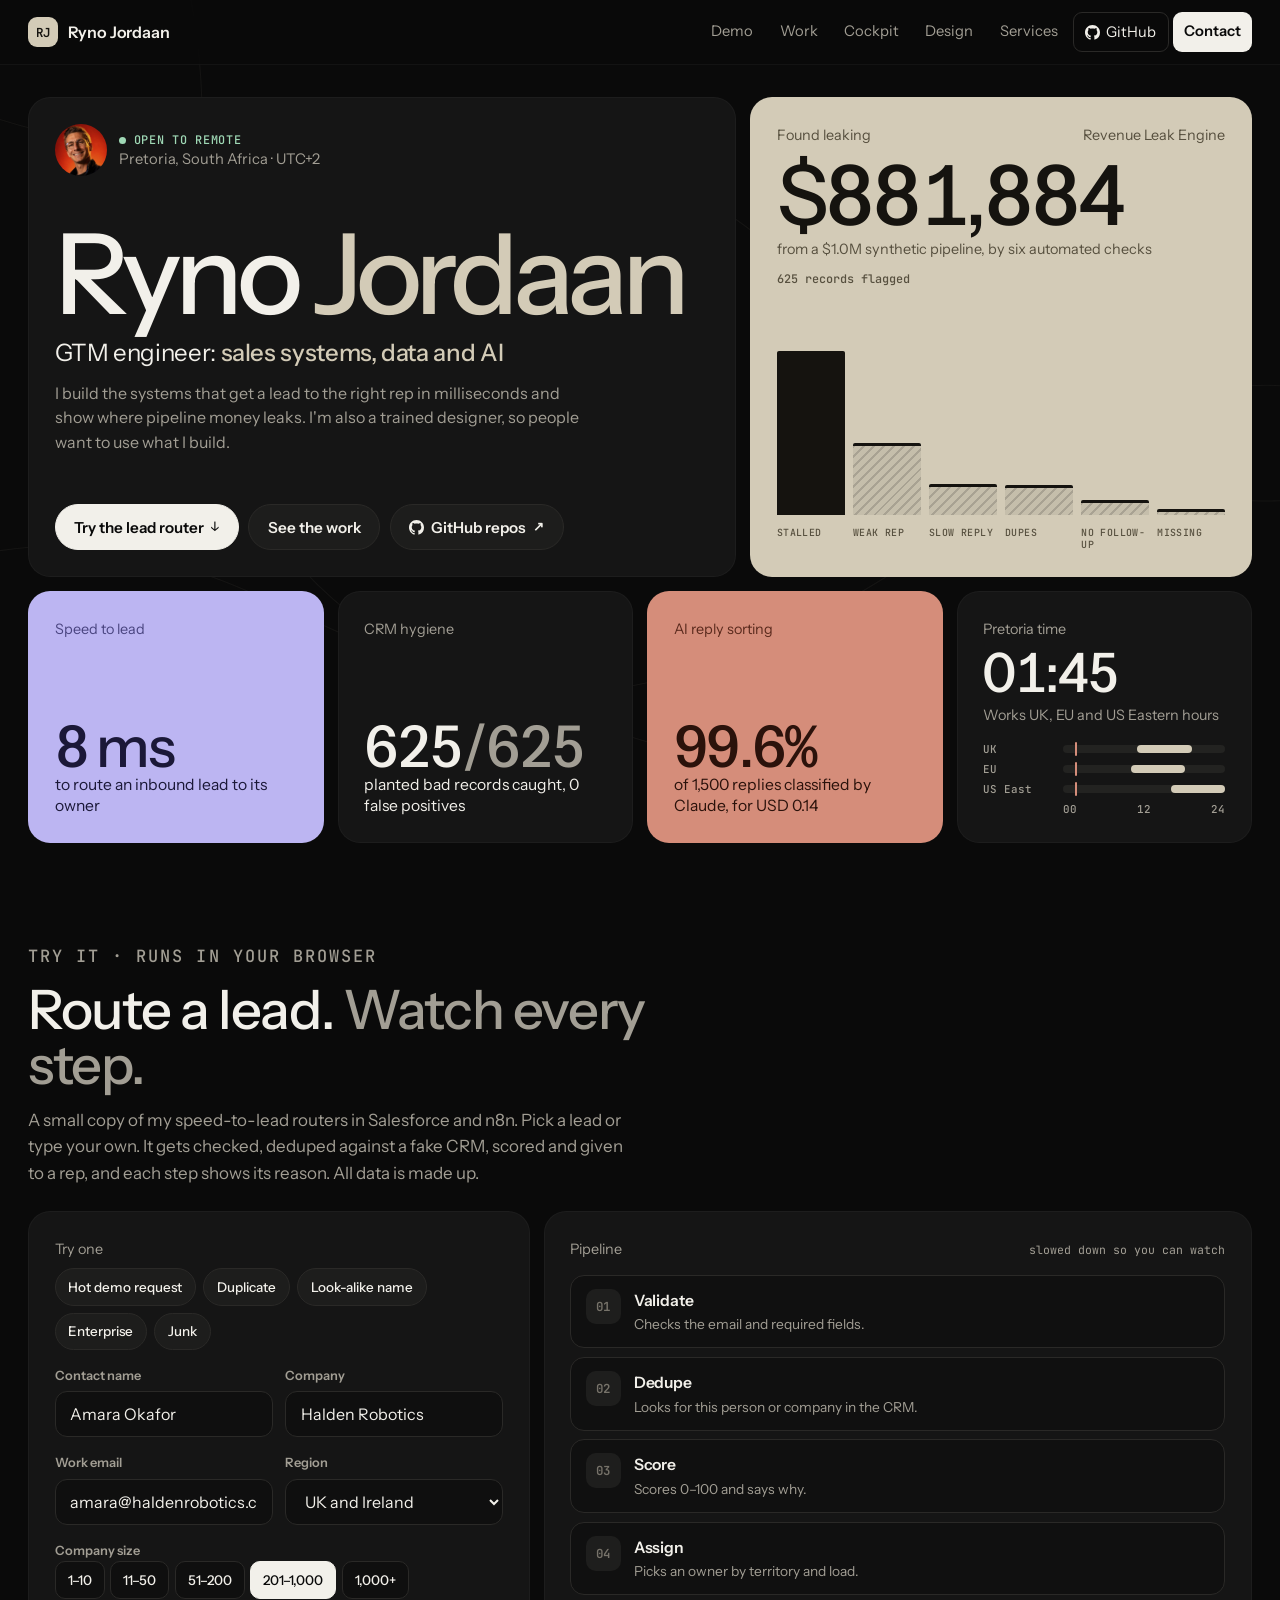
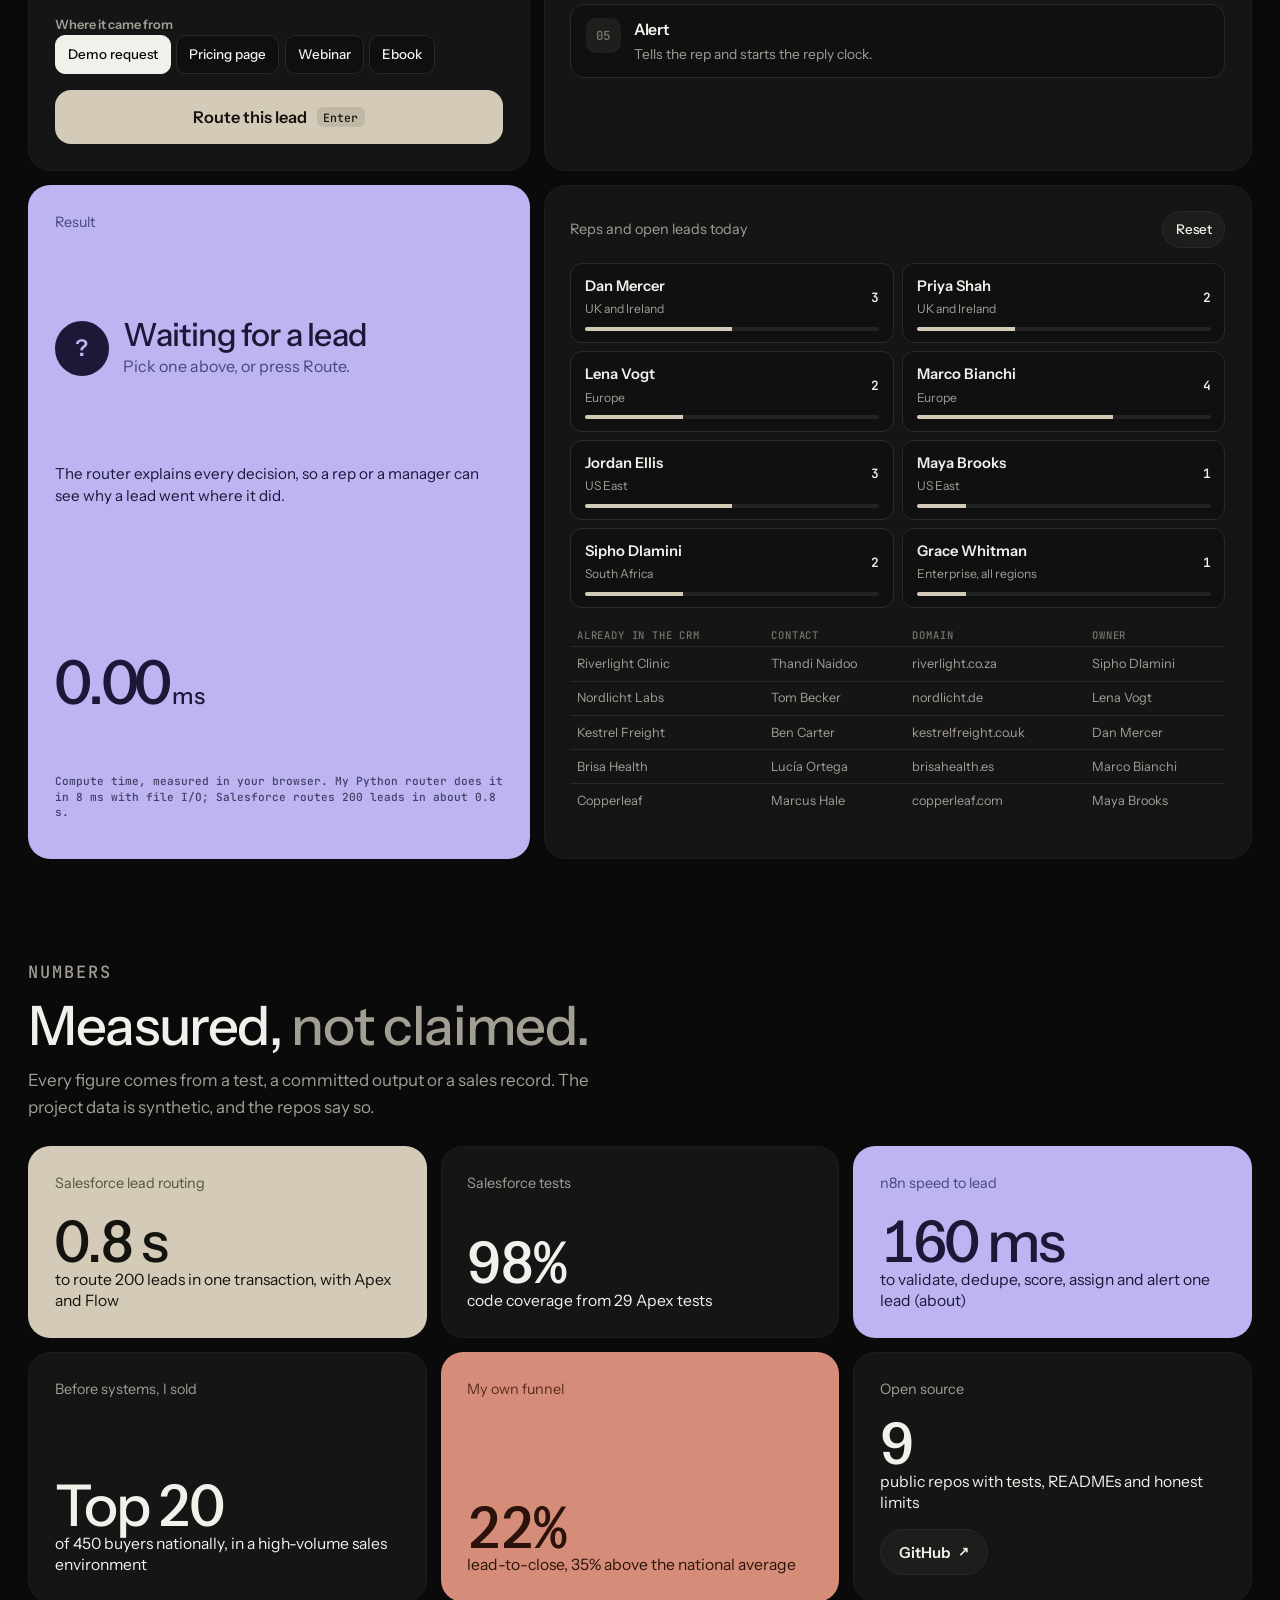
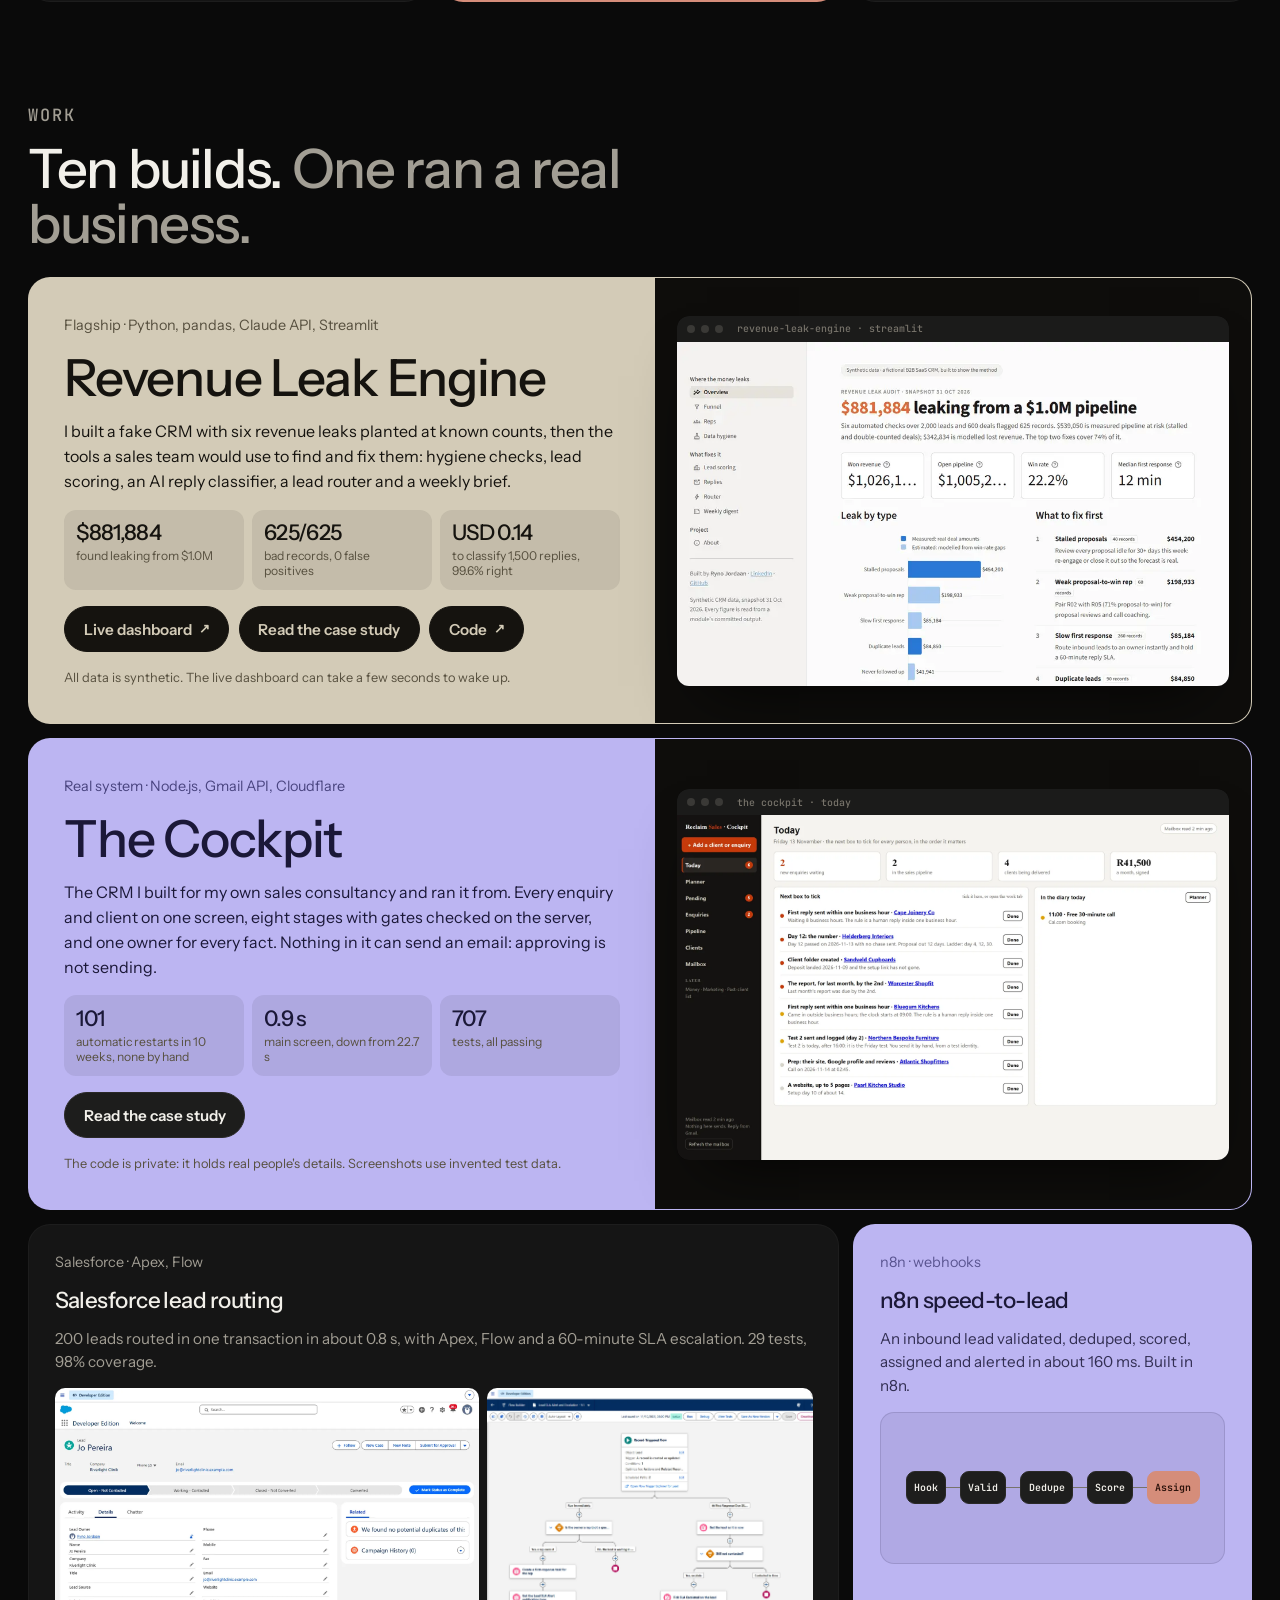
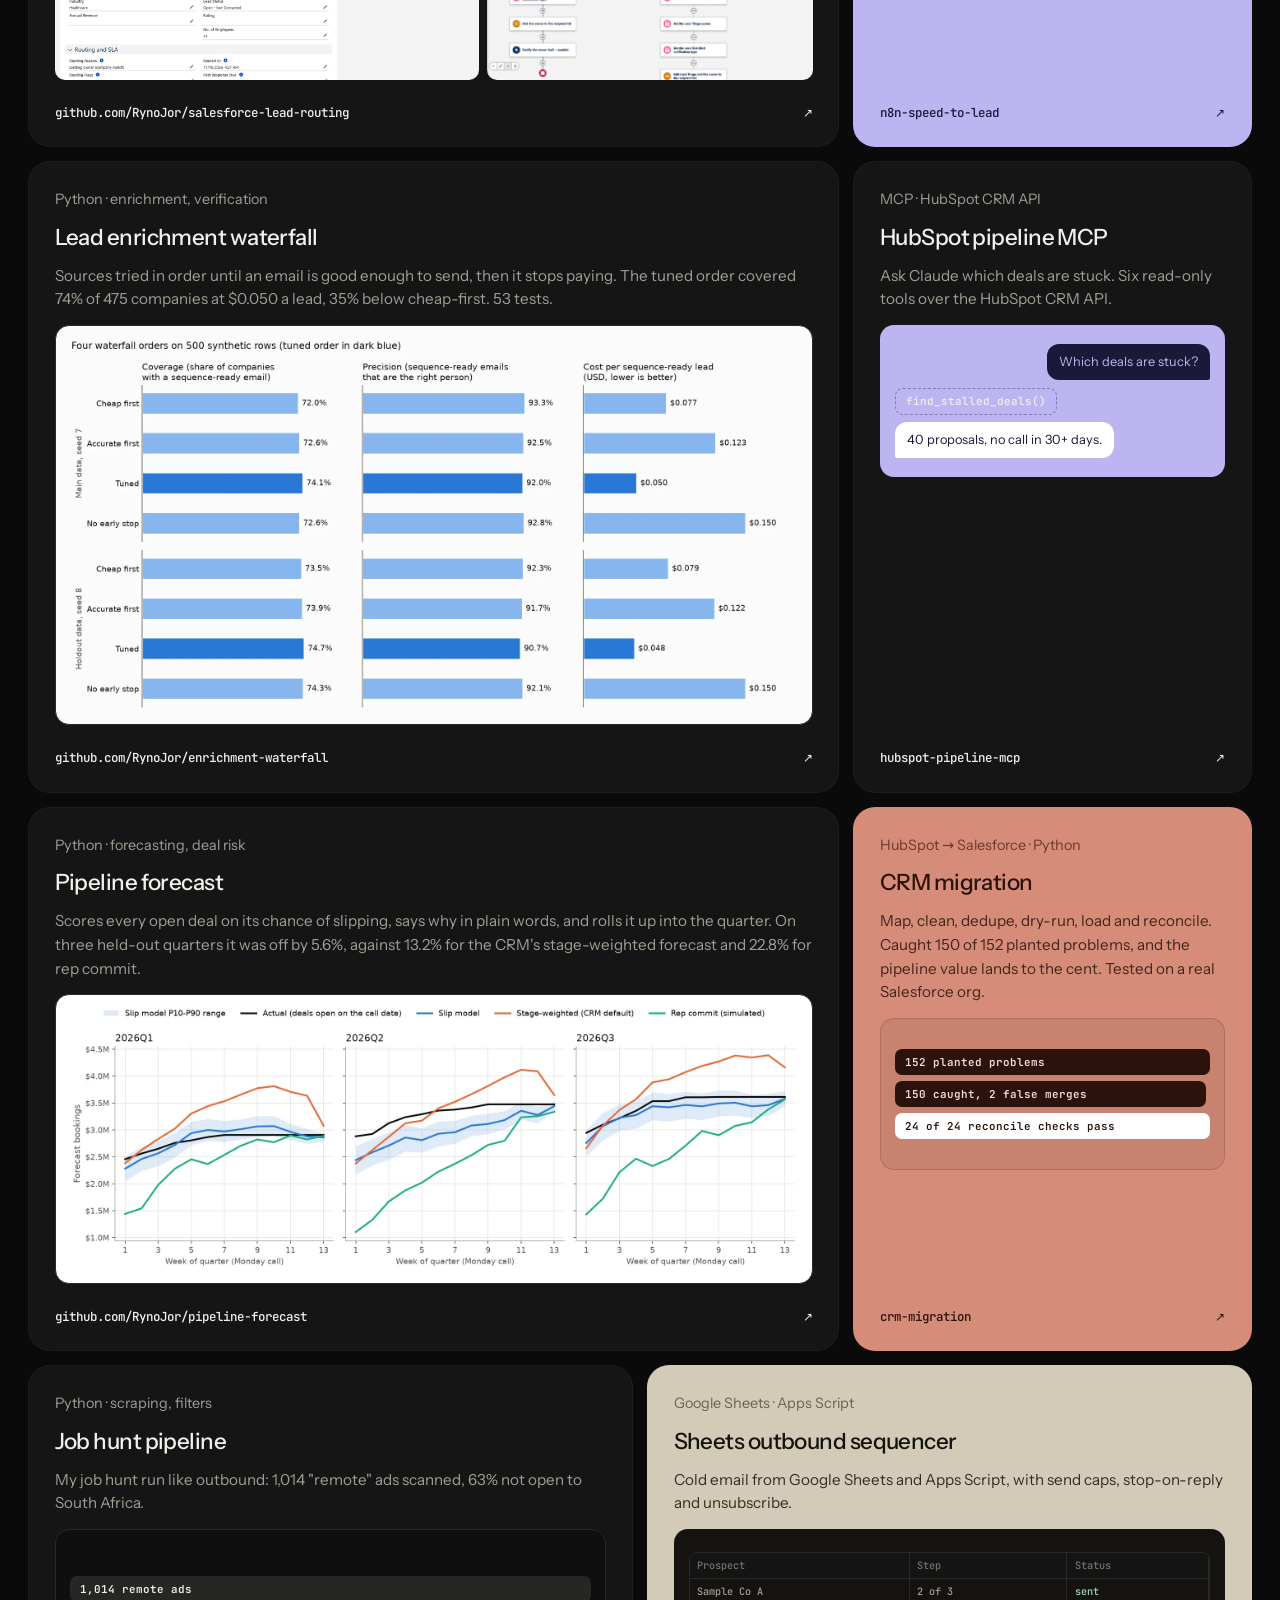
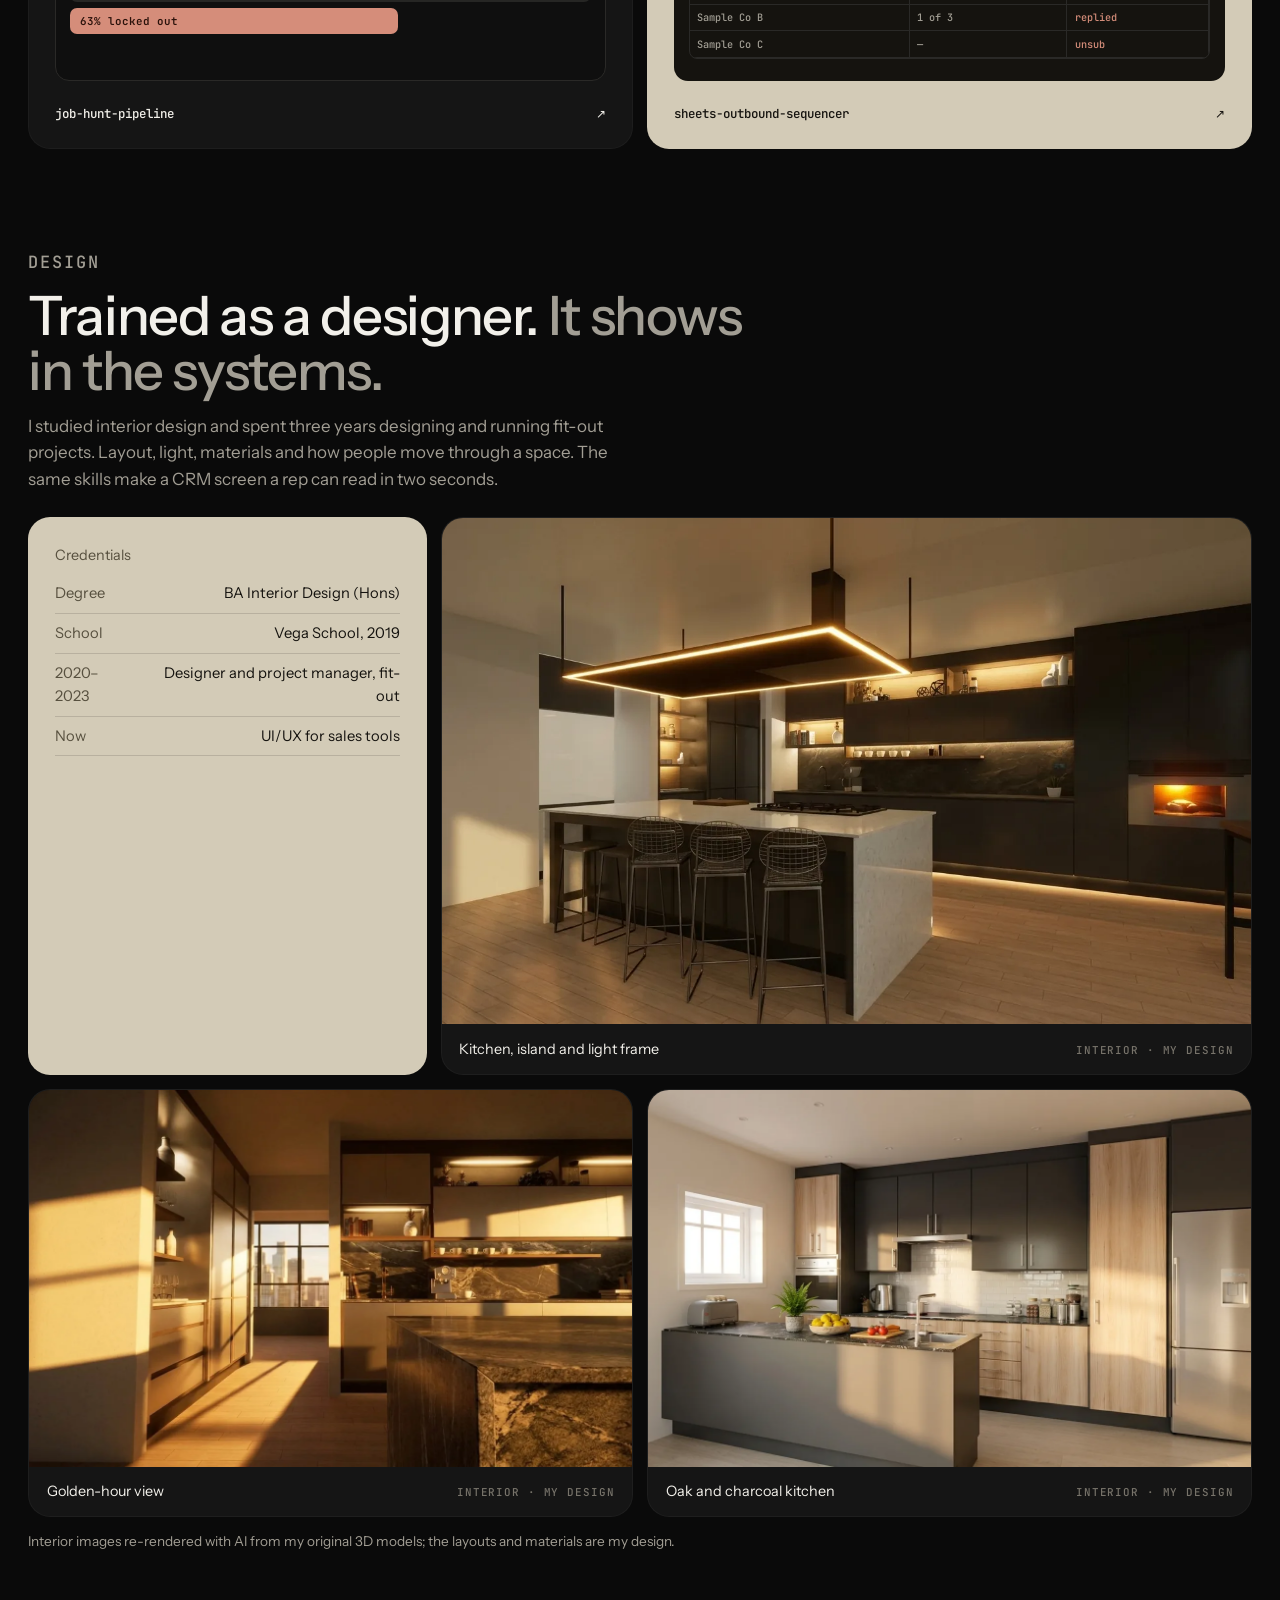
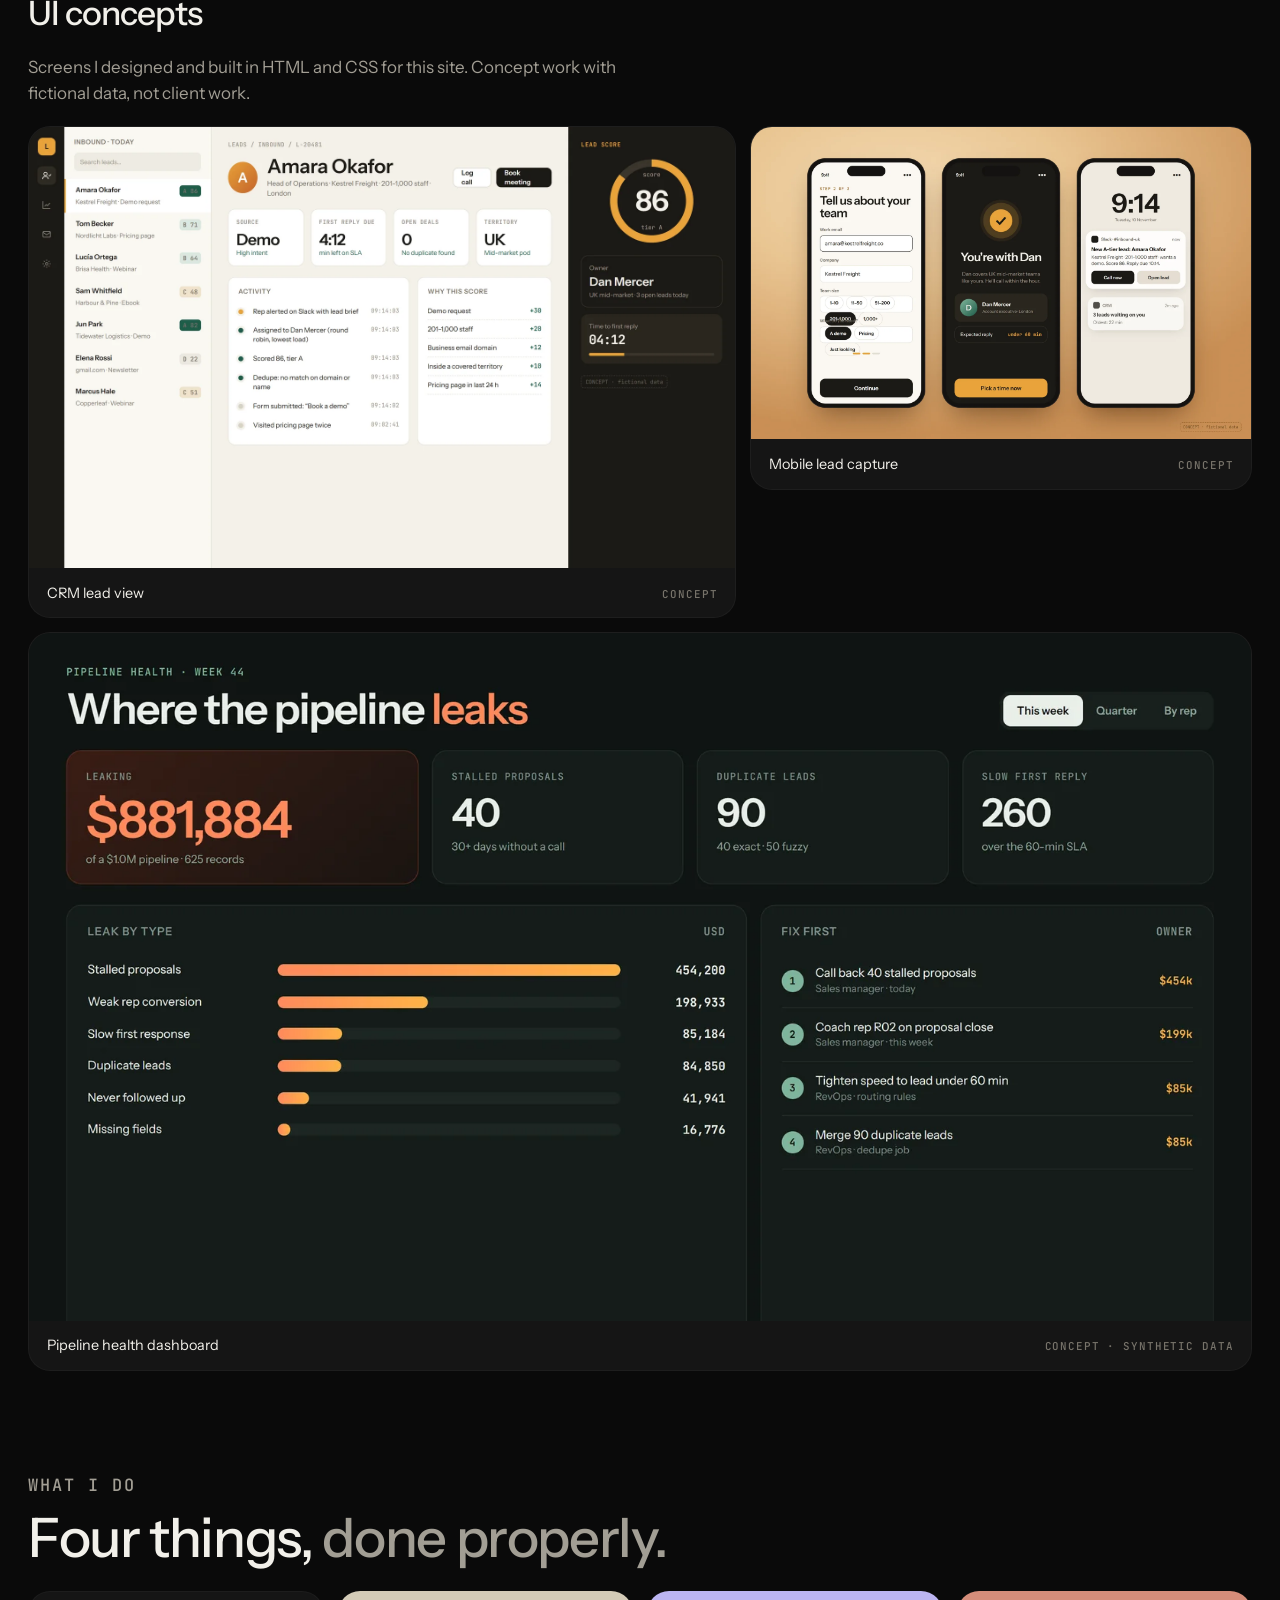
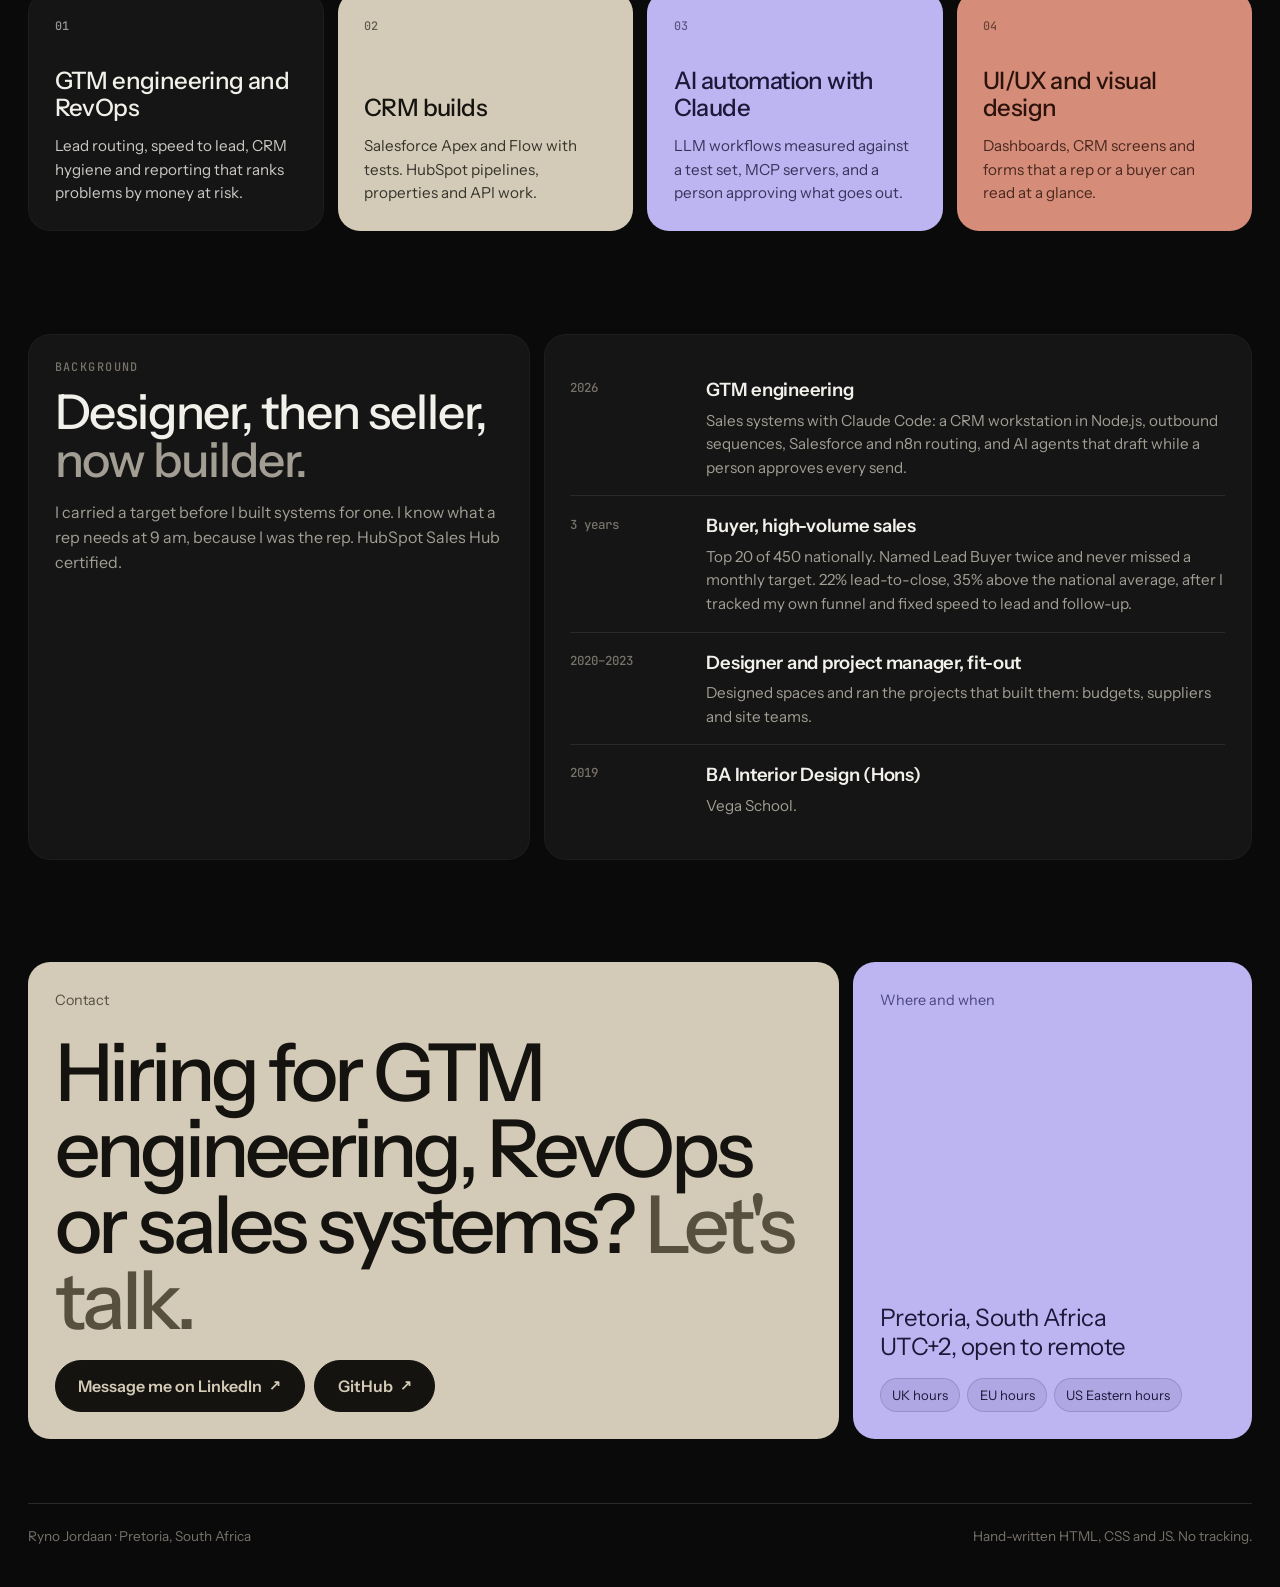
==== commit 69205487: "Add the pipeline forecast and CRM migration to Work Co-Authored-By: Claude Opus 5.5 <noreply@anthrop" ====
--- a/index.html
+++ b/index.html
@@ -208,7 +208,7 @@
       <div class="t s4 lav stat rv"><p class="lbl">n8n speed to lead</p><div><p class="big">160 ms</p><p class="k">to validate, dedupe, score, assign and alert one lead (about)</p></div></div>
       <div class="t s4 stat rv"><p class="lbl">Before systems, I sold</p><div><p class="big">Top 20</p><p class="k">of 450 buyers nationally, in a high-volume sales environment</p></div></div>
       <div class="t s4 terra stat rv"><p class="lbl">My own funnel</p><div><p class="big">22%</p><p class="k">lead-to-close, 35% above the national average</p></div></div>
-      <div class="t s4 stat rv"><p class="lbl">Open source</p><div><p class="big">7</p><p class="k">public repos with tests, READMEs and honest limits</p></div><a class="btn" href="https://github.com/RynoJor" rel="noopener" style="align-self:flex-start">GitHub <span class="arr" aria-hidden="true">↗</span></a></div>
+      <div class="t s4 stat rv"><p class="lbl">Open source</p><div><p class="big">9</p><p class="k">public repos with tests, READMEs and honest limits</p></div><a class="btn" href="https://github.com/RynoJor" rel="noopener" style="align-self:flex-start">GitHub <span class="arr" aria-hidden="true">↗</span></a></div>
     </div>
   </section>
 
@@ -216,7 +216,7 @@
   <section class="wrap sec" id="work" aria-labelledby="work-h">
     <div class="sec-head">
       <p class="eyebrow">Work</p>
-      <h2 id="work-h">Eight builds. <span class="serif">One ran a real business.</span></h2>
+      <h2 id="work-h">Ten builds. <span class="serif">One ran a real business.</span></h2>
     </div>
     <div class="bento">
       <article class="t s12 sand flag rv" aria-labelledby="rle-h" style="grid-column:1/-1">
@@ -303,6 +303,22 @@
         <span class="go-link"><span>hubspot-pipeline-mcp</span><span aria-hidden="true">↗</span></span>
       </a>
 
+      <a class="t s8 card rv" href="https://github.com/RynoJor/pipeline-forecast" rel="noopener">
+        <p class="lbl">Python · forecasting, deal risk</p>
+        <h3>Pipeline forecast</h3>
+        <p>Scores every open deal on its chance of slipping, says why in plain words, and rolls it up into the quarter. On three held-out quarters it was off by 5.6%, against 13.2% for the CRM's stage-weighted forecast and 22.8% for rep commit.</p>
+        <div class="viz" style="background:#fff;padding:.5rem"><img src="img/work/forecast-vs-actual.webp" width="1800" height="660" loading="lazy" decoding="async" alt="Forecast vs actual bookings for three held-out quarters: the slip model tracks the actual line closely, stage-weighted runs high and rep commit runs low" style="width:100%;height:auto;border-radius:8px"></div>
+        <span class="go-link"><span>github.com/RynoJor/pipeline-forecast</span><span aria-hidden="true">↗</span></span>
+      </a>
+
+      <a class="t s4 terra card rv" href="https://github.com/RynoJor/crm-migration" rel="noopener">
+        <p class="lbl">HubSpot → Salesforce · Python</p>
+        <h3>CRM migration</h3>
+        <p>Map, clean, dedupe, dry-run, load and reconcile. Caught 150 of 152 planted problems, and the pipeline value lands to the cent. Tested on a real Salesforce org.</p>
+        <div class="viz" aria-hidden="true"><div class="funnel"><div style="width:100%;background:var(--terra-ink);color:#f3e3dc">152 planted problems</div><div style="width:98.7%;background:var(--terra-ink);color:#f3e3dc">150 caught, 2 false merges</div><div style="width:100%;background:#fff;color:var(--terra-ink)">24 of 24 reconcile checks pass</div></div></div>
+        <span class="go-link"><span>crm-migration</span><span aria-hidden="true">↗</span></span>
+      </a>
+
       <a class="t s6 card rv" href="https://github.com/RynoJor/job-hunt-pipeline" rel="noopener">
         <p class="lbl">Python · scraping, filters</p>
         <h3>Job hunt pipeline</h3>
--- a/style.css
+++ b/style.css
@@ -223,11 +223,12 @@
 a.card:hover{transform:translateY(-3px);border-color:#3a3936}
 .card h3{font-size:1.4rem;line-height:1.1}
 .card p{margin:0;color:var(--muted);font-size:.95rem}
-.card.sand p,.card.lav p{color:inherit;opacity:.8}
+.card.sand p,.card.lav p,.card.terra p{color:inherit;opacity:.85}
 .card .go-link{margin-top:auto;font:500 .78rem var(--mono);display:flex;justify-content:space-between;align-items:center;padding-top:.6rem}
 .card .viz{border-radius:14px;background:#0f0f0f;border:1px solid var(--line);padding:.9rem;min-height:9.5rem;display:flex;align-items:center;justify-content:center;overflow:hidden}
 .card.sand .viz{background:rgba(21,19,15,.07);border-color:rgba(21,19,15,.12)}
 .card.lav .viz{background:rgba(27,24,56,.07);border-color:rgba(27,24,56,.14)}
+.card.terra .viz{background:rgba(43,18,11,.08);border-color:rgba(43,18,11,.16)}
 .shots{display:grid;grid-template-columns:1.3fr 1fr;gap:.5rem;padding:0;align-items:stretch}
 .shots img{border-radius:10px;width:100%;height:100%;object-fit:cover;object-position:top left;aspect-ratio:16/11}
 .nodes{display:flex;align-items:center;gap:0;width:100%;justify-content:center;flex-wrap:nowrap}
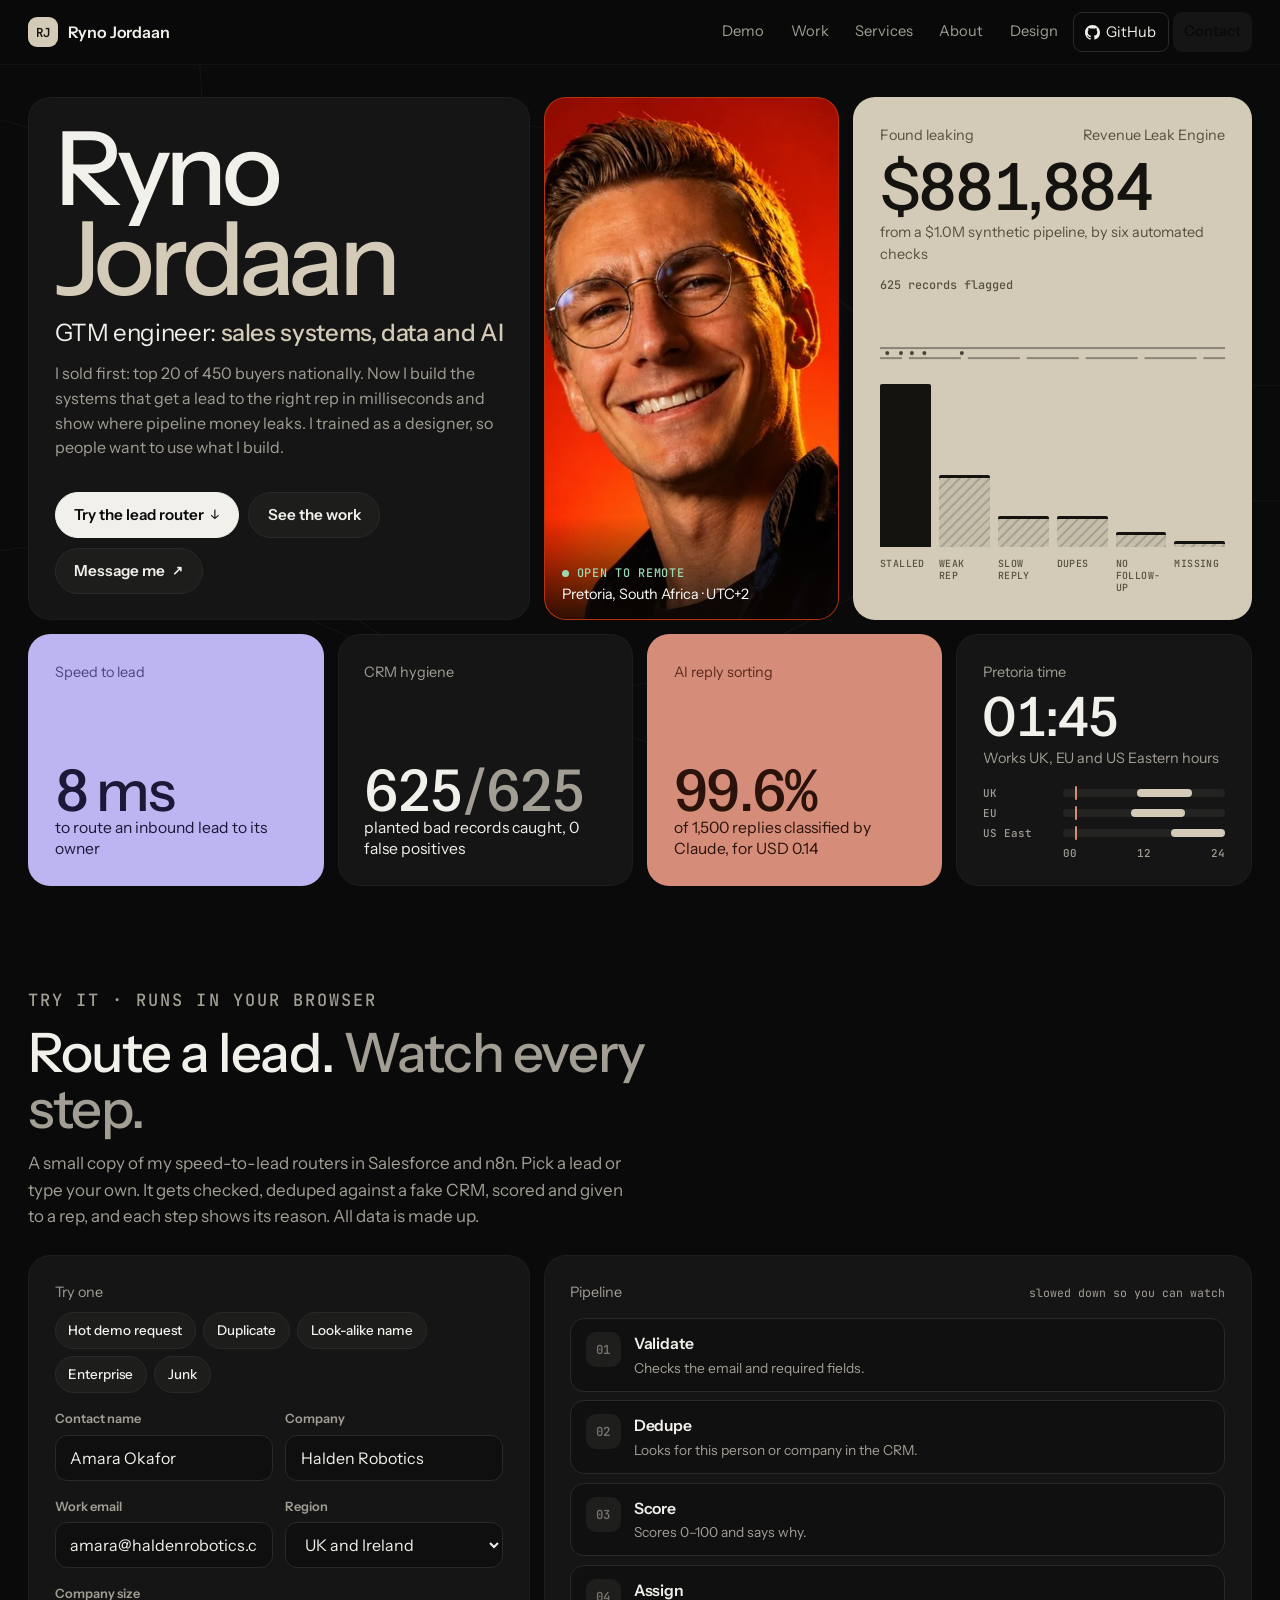
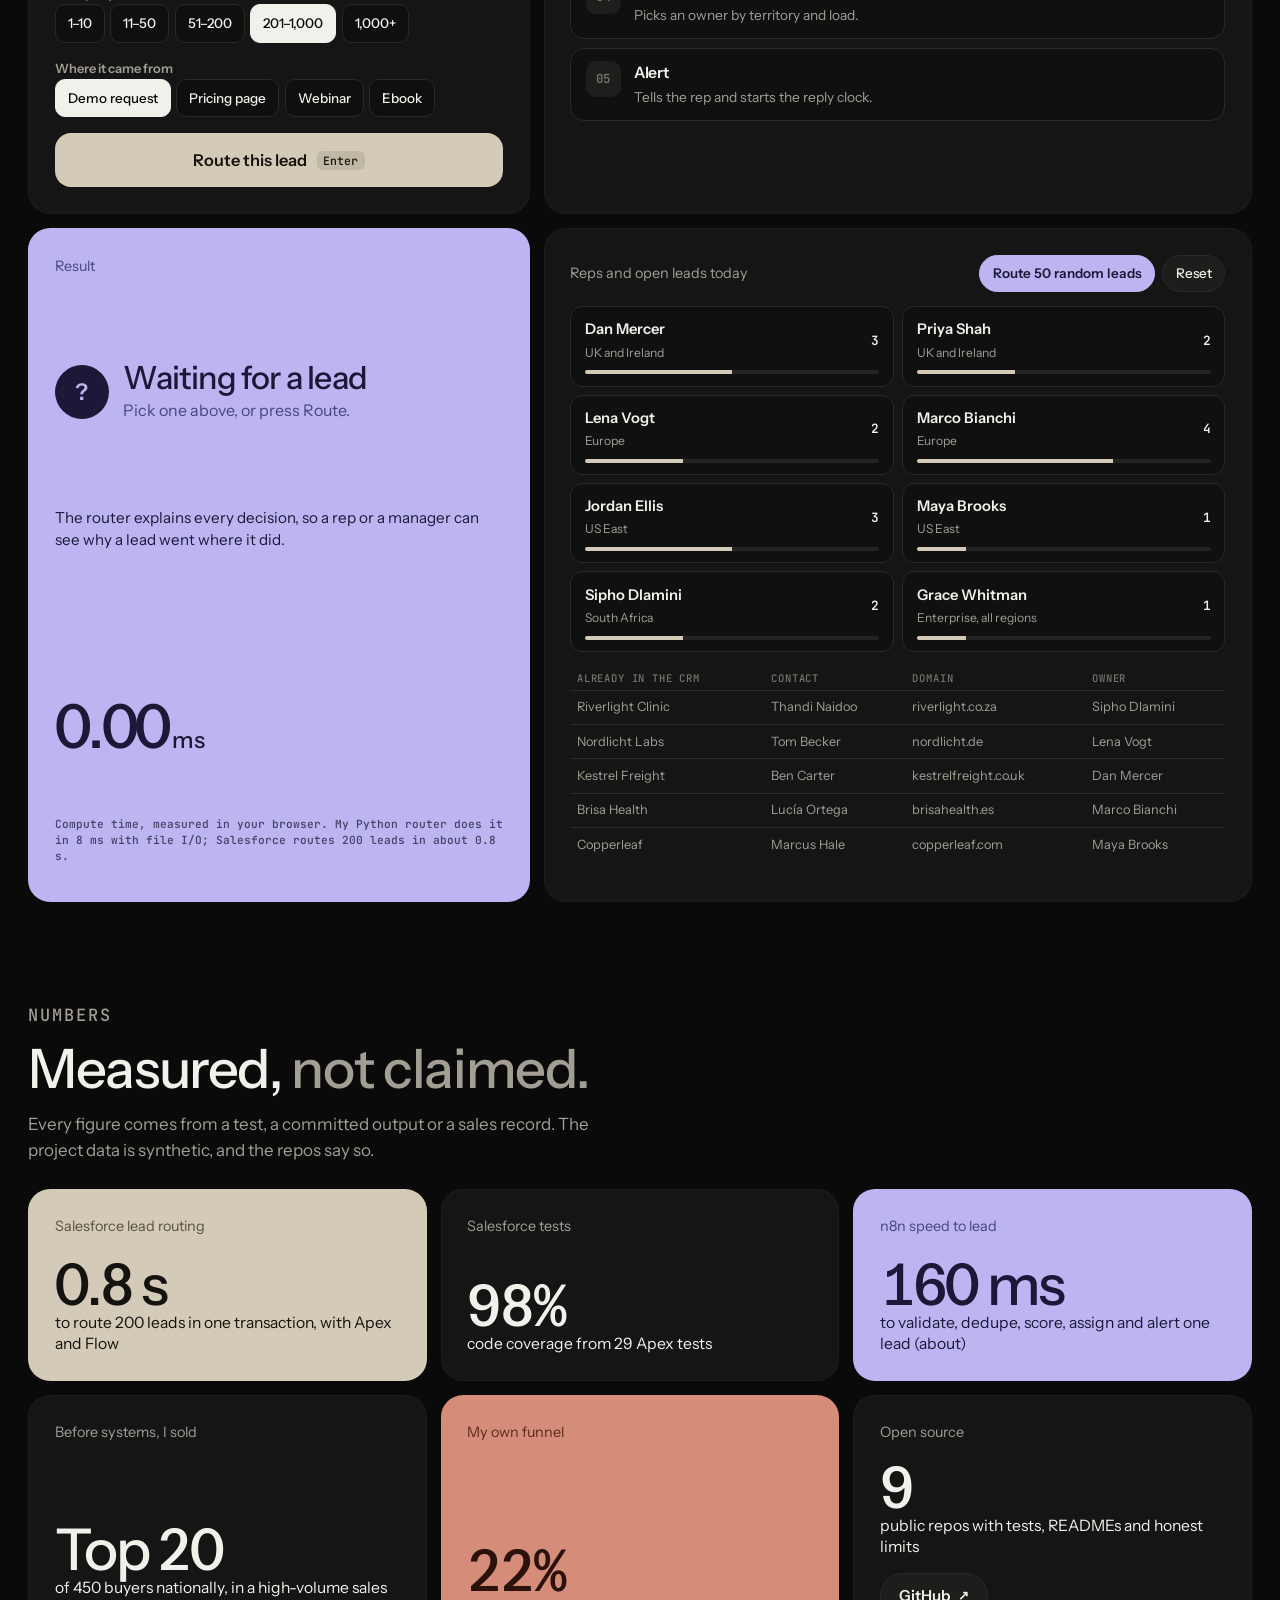
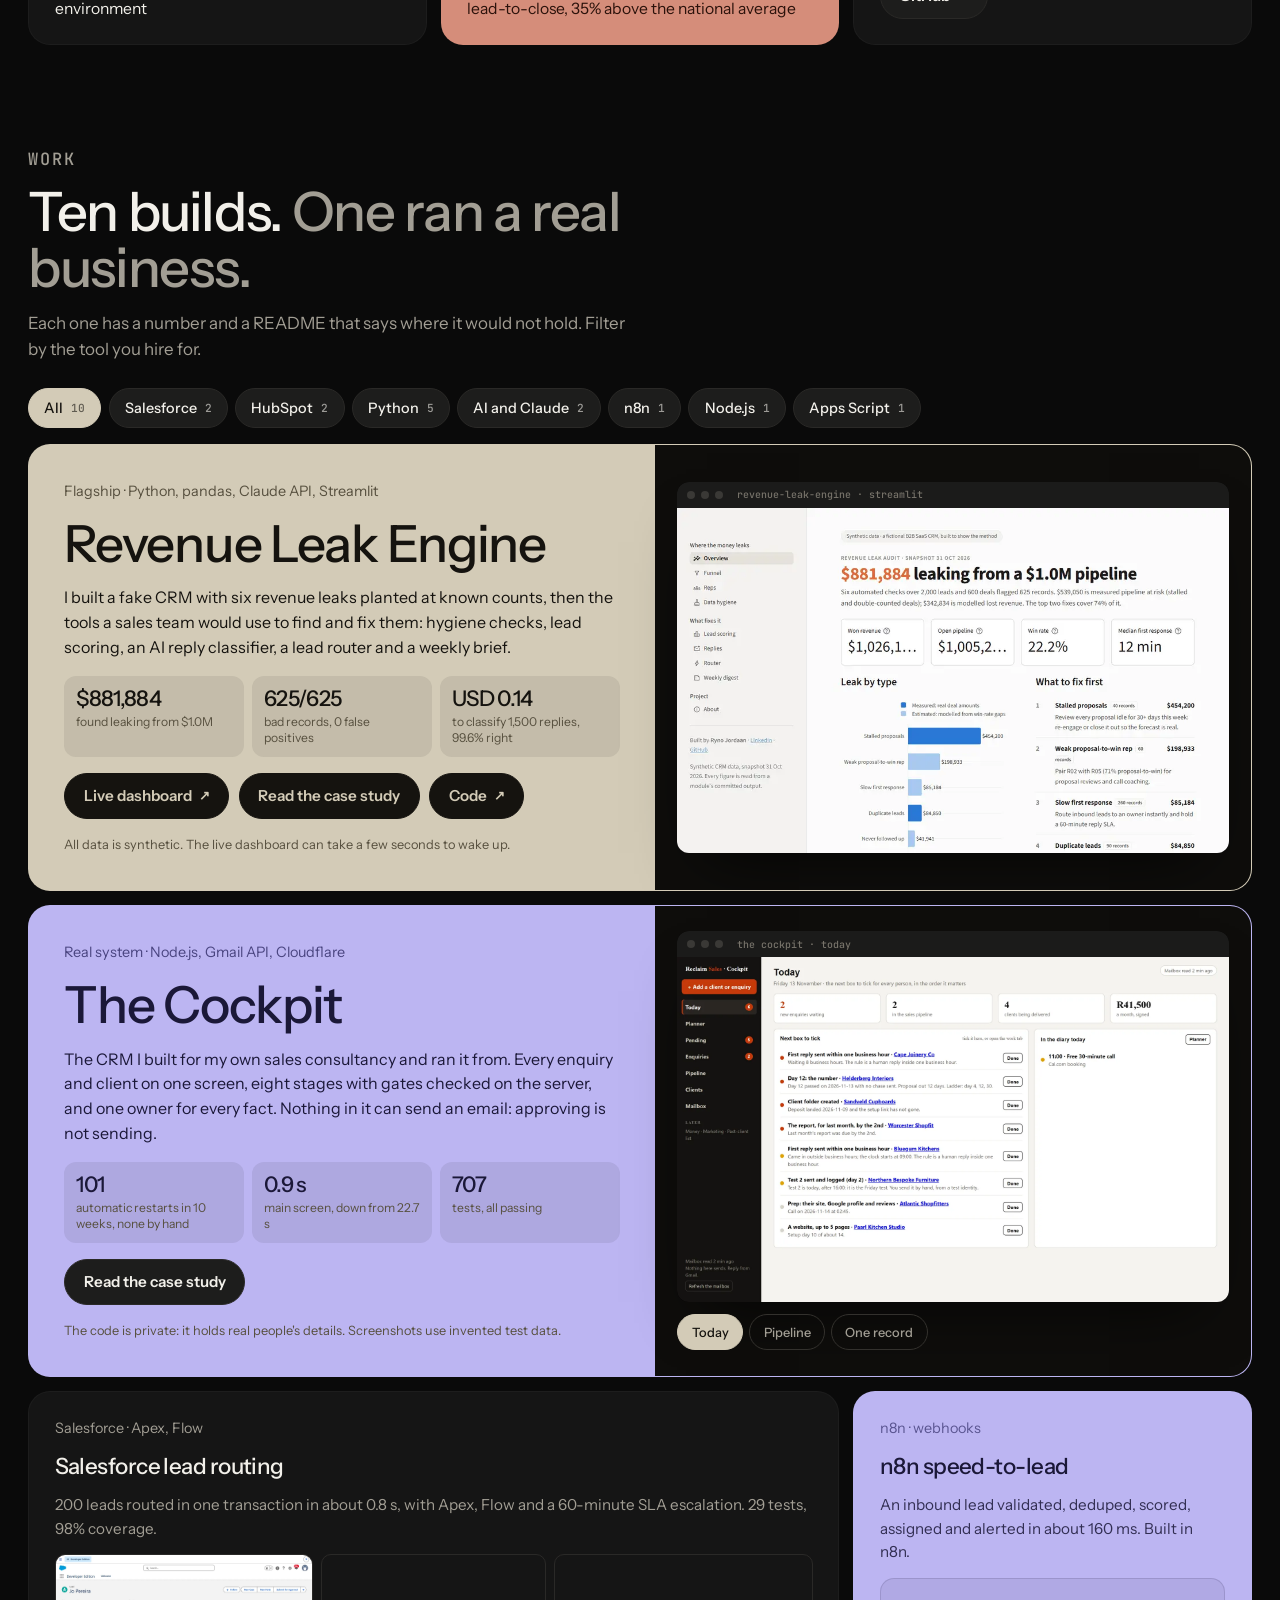
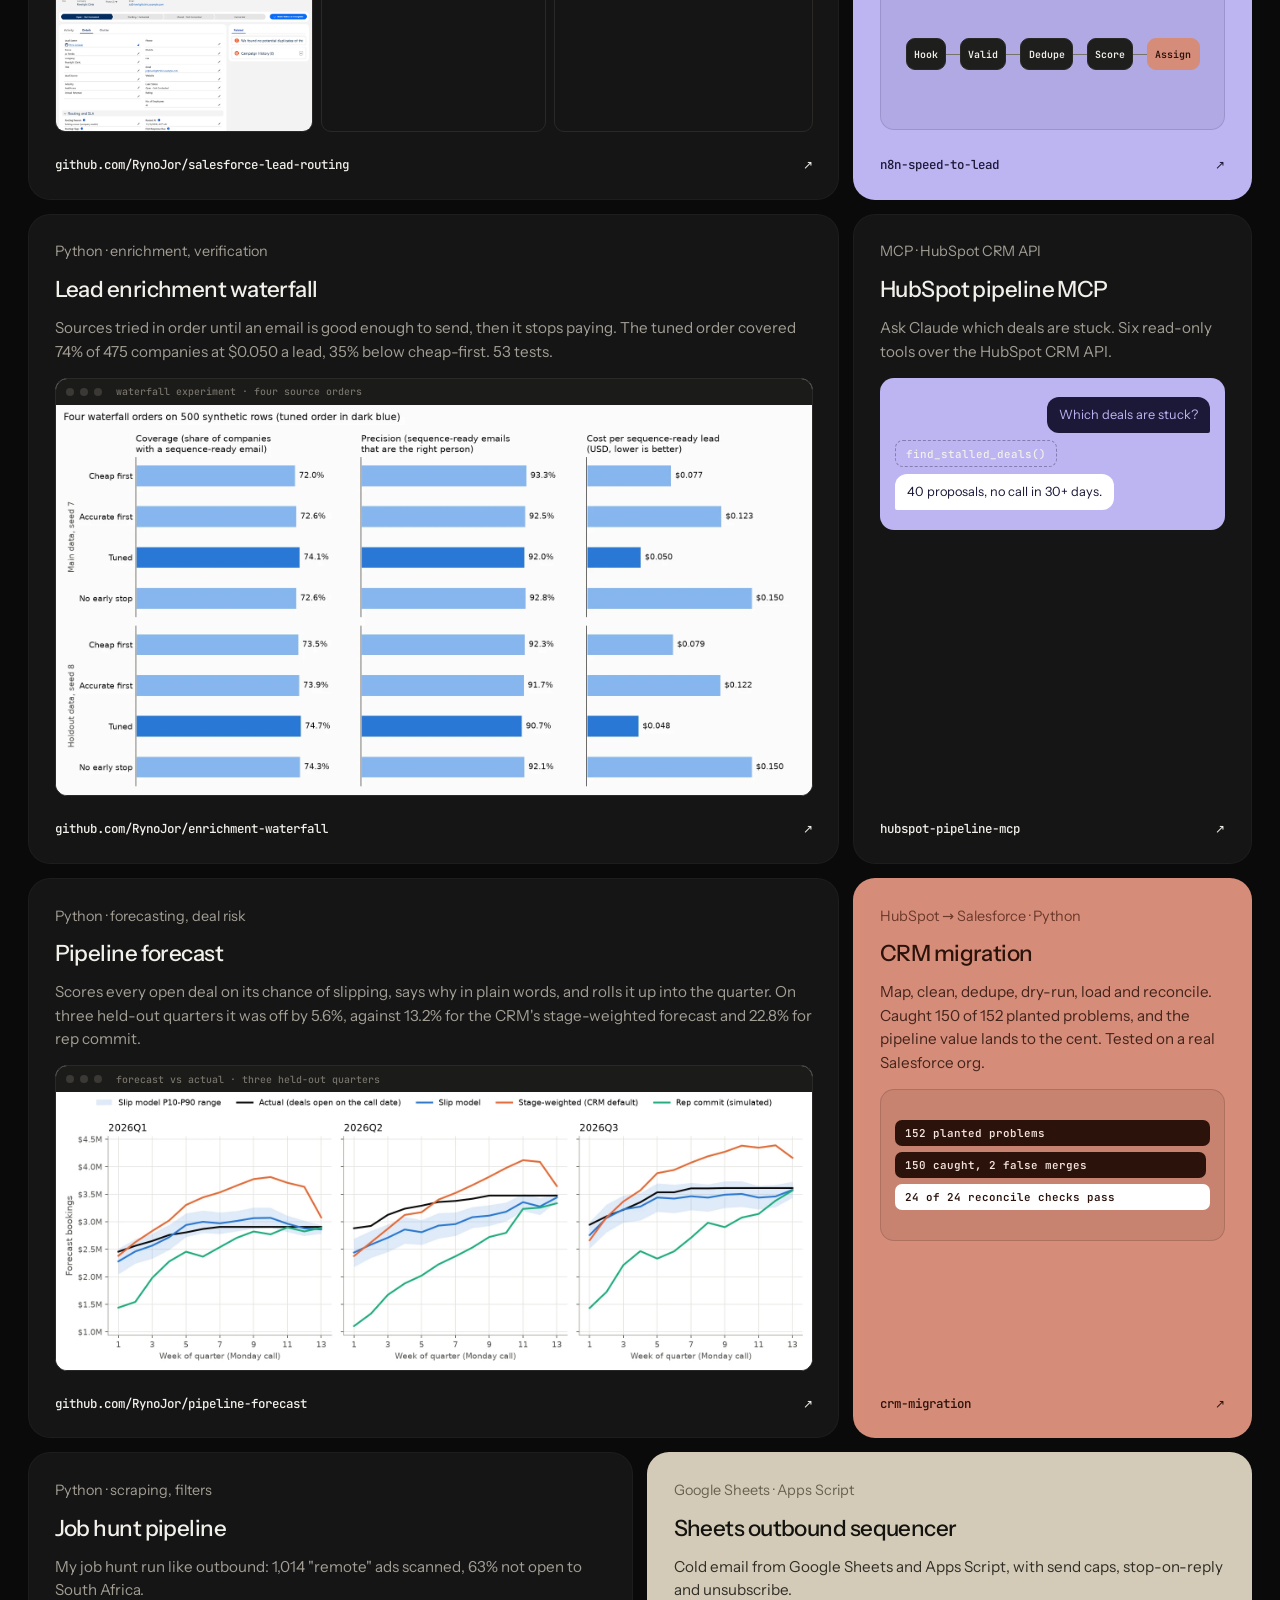
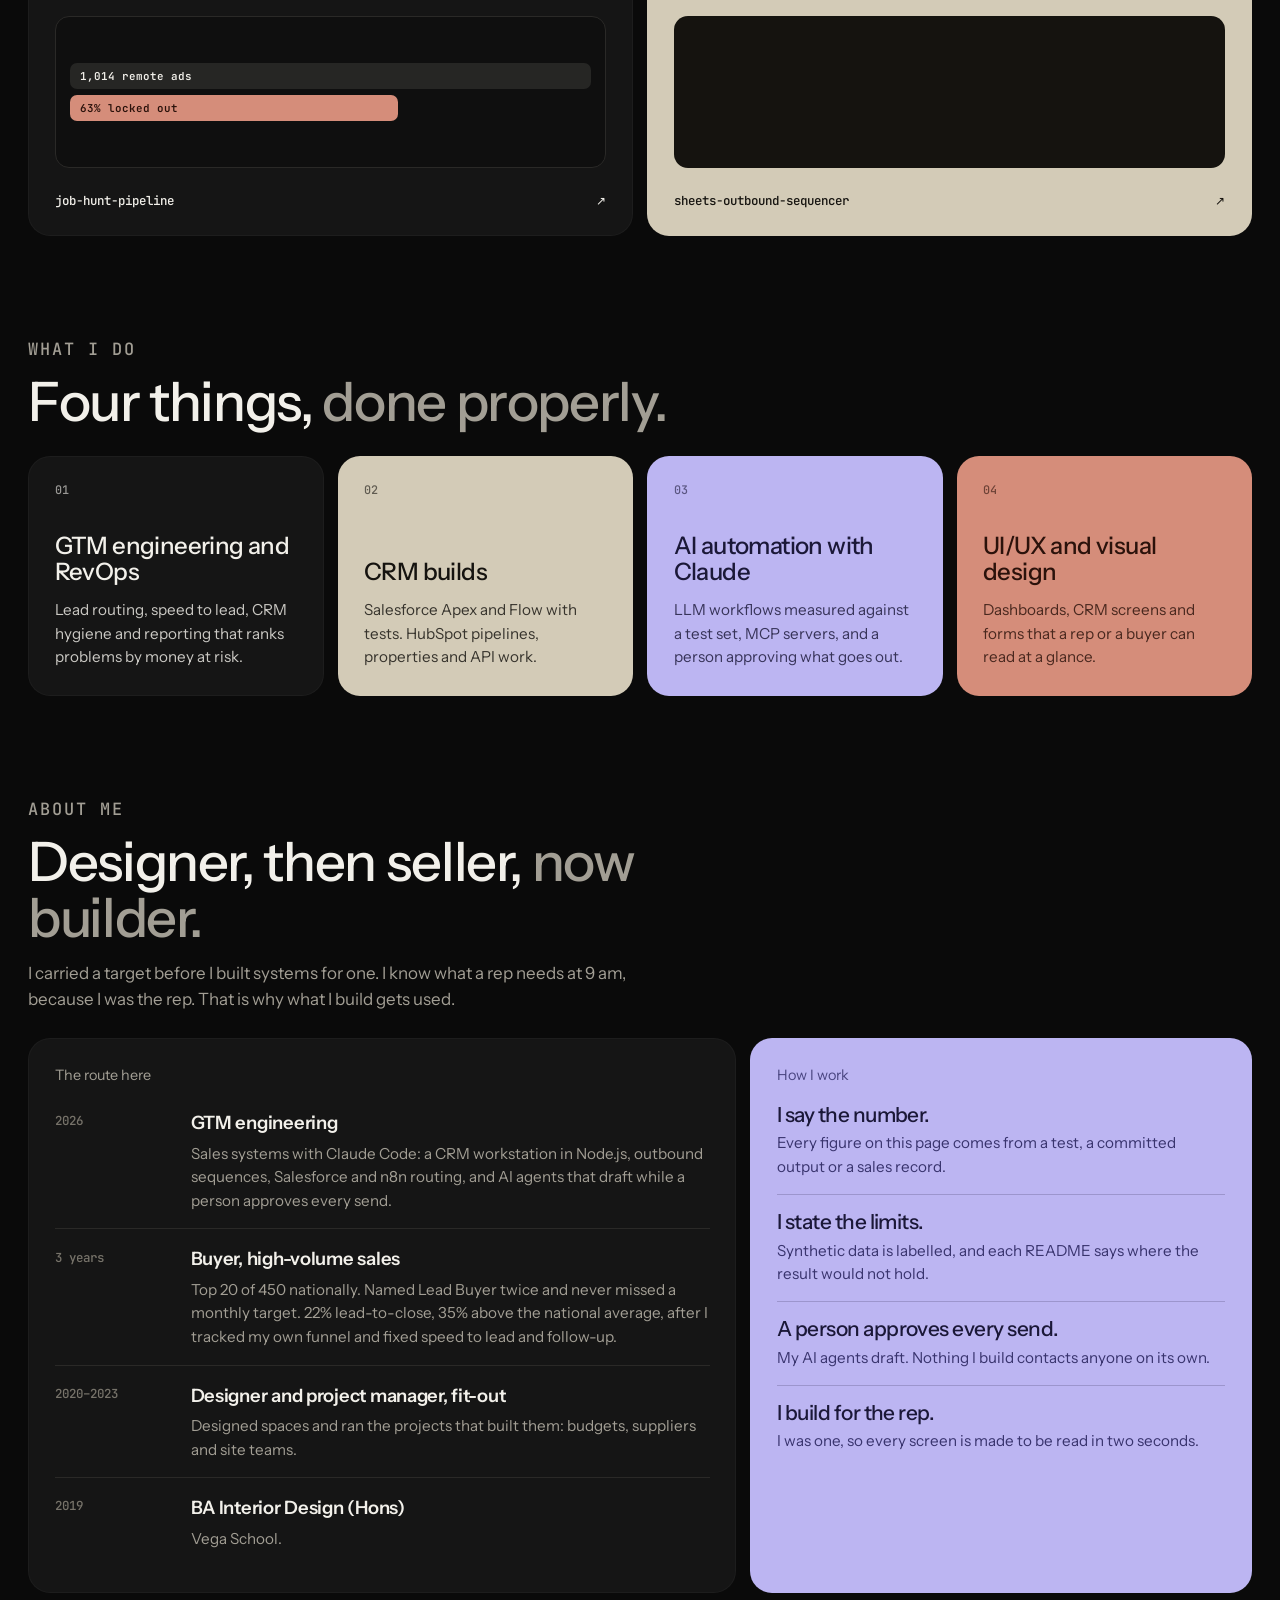
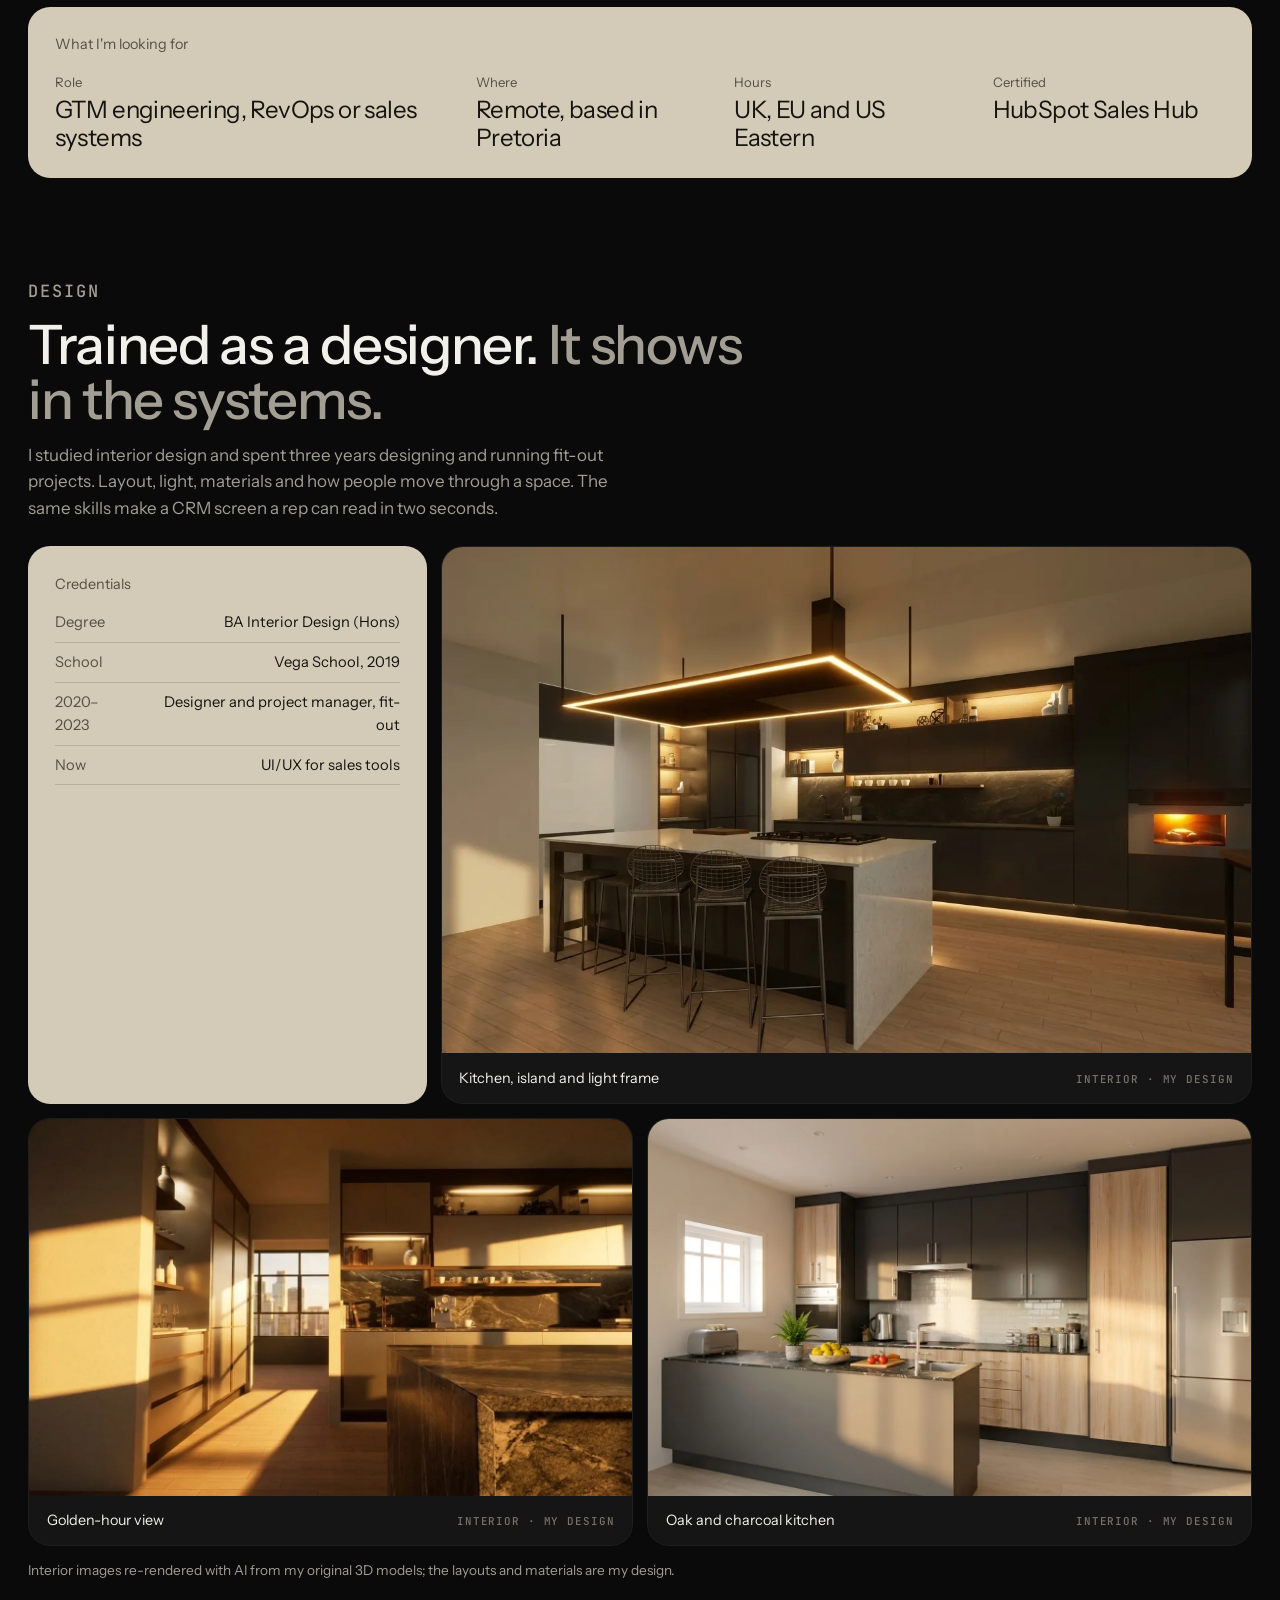
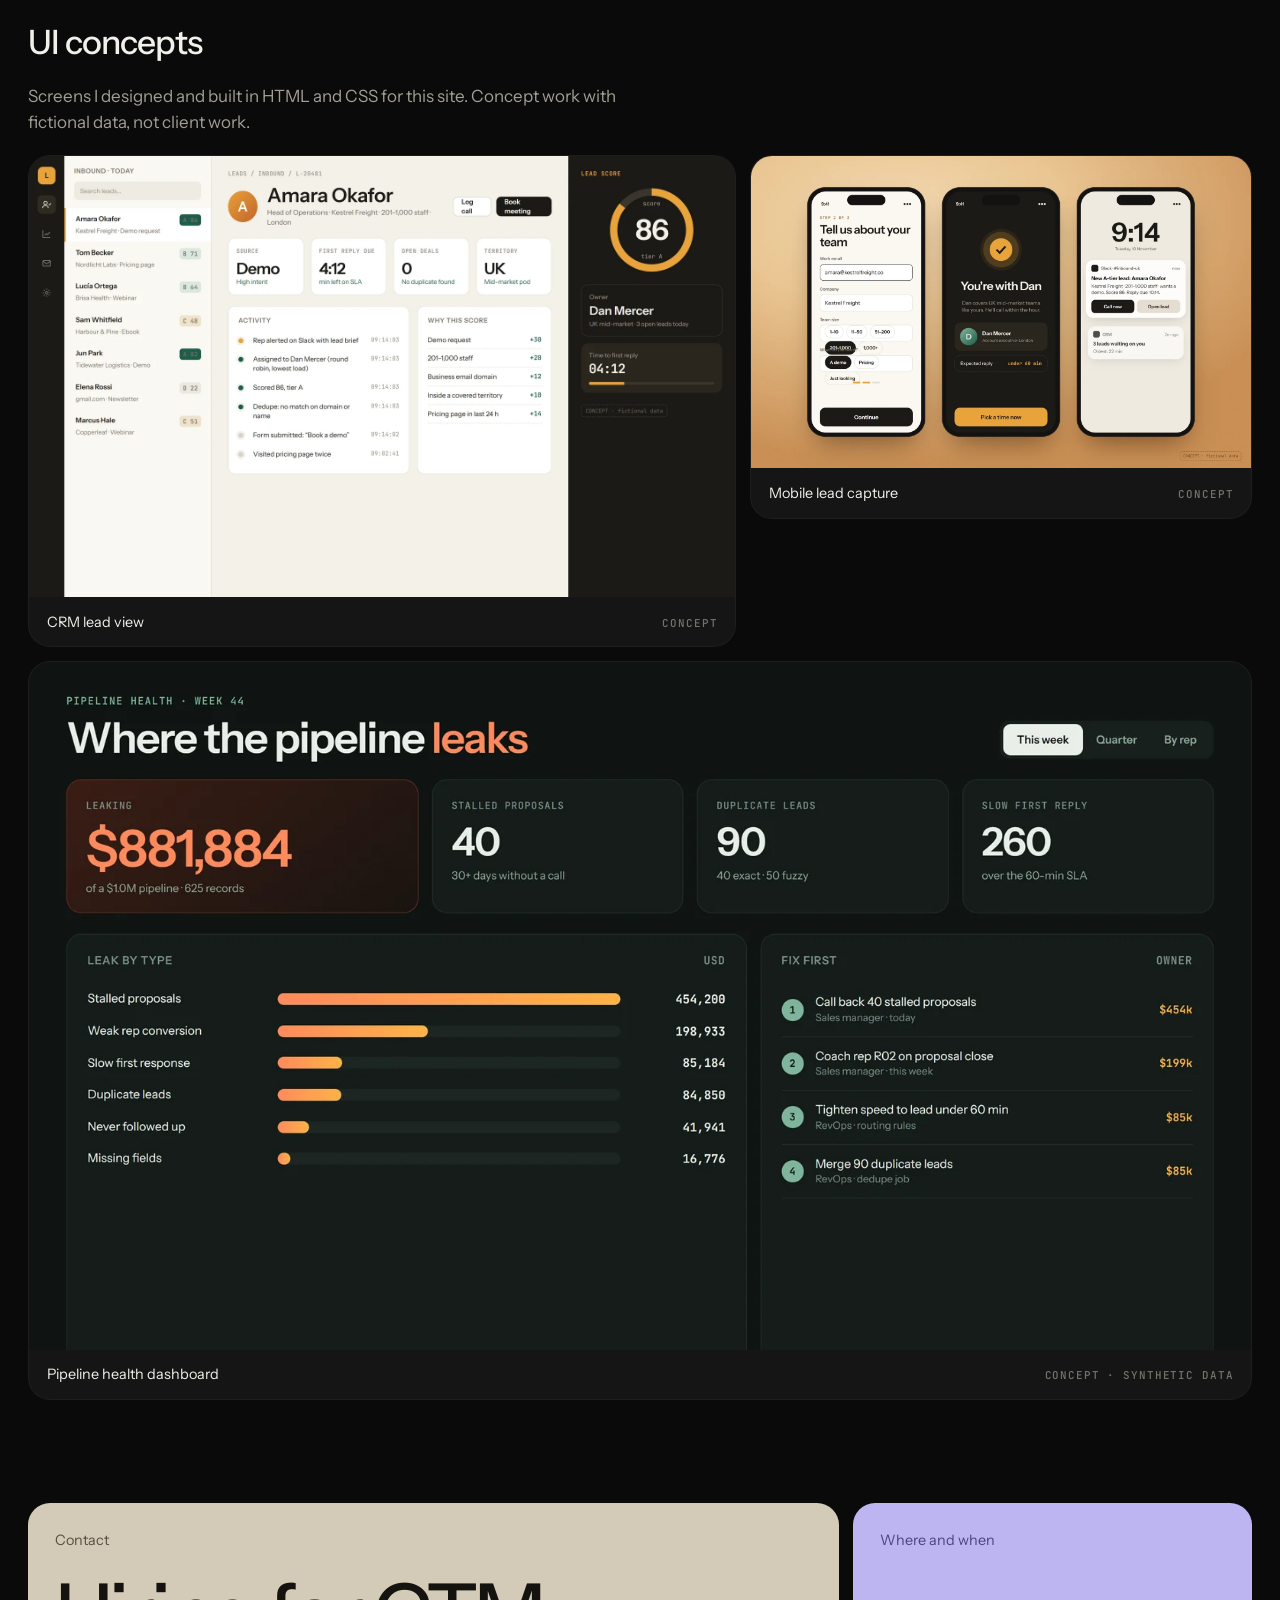
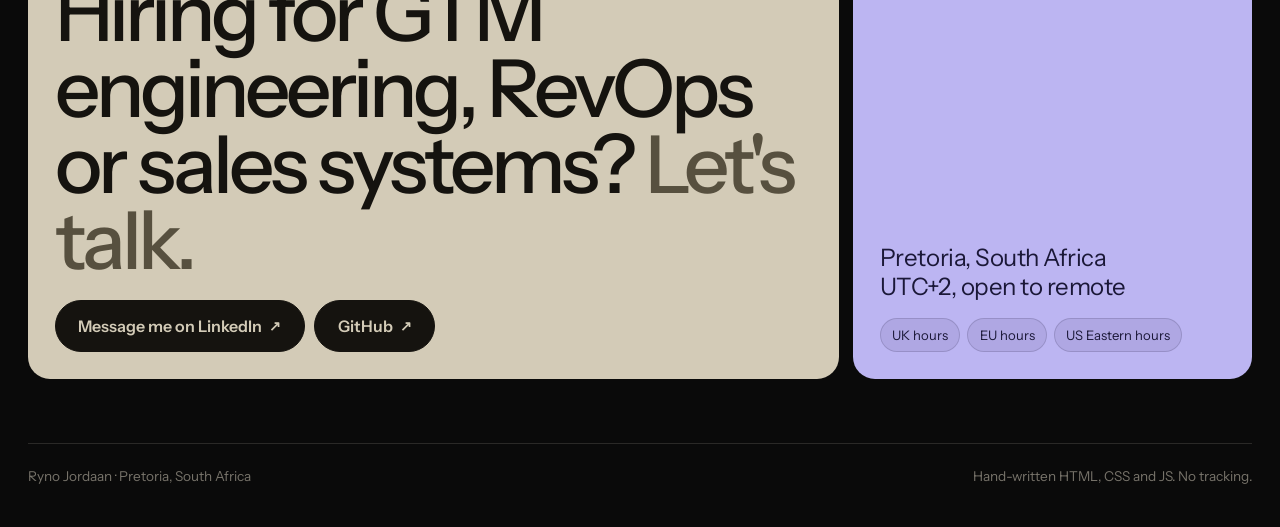
==== commit 5ee0ed72: "Redesign: portrait hero, leaking-pipe ledger, work filter, About section, mobile menu Co-Authored-By" ====
--- a/index.html
+++ b/index.html
@@ -18,8 +18,9 @@
 <meta property="og:image:alt" content="Revenue Leak Engine dashboard: $881,884 leaking from a $1.0M pipeline">
 <meta name="twitter:card" content="summary_large_image">
 <link rel="icon" href="data:image/svg+xml,%3Csvg xmlns='http://www.w3.org/2000/svg' viewBox='0 0 32 32'%3E%3Crect width='32' height='32' rx='9' fill='%23d3cbb7'/%3E%3Ctext x='16' y='21' font-family='monospace' font-size='13' font-weight='700' fill='%2315130f' text-anchor='middle'%3ERJ%3C/text%3E%3C/svg%3E">
+<link rel="preload" href="img/ryno-portrait.webp" as="image" type="image/webp">
 <link rel="preload" href="fonts/InstrumentSans-normal.woff2" as="font" type="font/woff2" crossorigin>
-<link rel="stylesheet" href="style.css">
+<link rel="stylesheet" href="style.css?v=20261114">
 <script>document.documentElement.classList.remove('no-js')</script>
 </head>
 <body>
@@ -31,45 +32,57 @@
   <div class="wrap">
     <a class="mark" href="./"><i>RJ</i><span>Ryno Jordaan</span></a>
     <nav aria-label="Main">
-      <a href="#demo" class="keep">Demo</a>
+      <a href="#demo">Demo</a>
       <a href="#work">Work</a>
-      <a href="case-cockpit.html">Cockpit</a>
+      <a href="#services">Services</a>
+      <a href="#about">About</a>
       <a href="#design">Design</a>
-      <a href="#services">Services</a>
       <a href="https://github.com/RynoJor" class="gh keep" rel="noopener"><svg viewBox="0 0 16 16" width="15" height="15" aria-hidden="true" fill="currentColor"><path d="M8 0C3.58 0 0 3.58 0 8c0 3.54 2.29 6.53 5.47 7.59.4.07.55-.17.55-.38 0-.19-.01-.82-.01-1.49-2.01.37-2.53-.49-2.69-.94-.09-.23-.48-.94-.82-1.13-.28-.15-.68-.52-.01-.53.63-.01 1.08.58 1.23.82.72 1.21 1.87.87 2.33.66.07-.52.28-.87.51-1.07-1.78-.2-3.64-.89-3.64-3.95 0-.87.31-1.59.82-2.15-.08-.2-.36-1.02.08-2.12 0 0 .67-.21 2.2.82.64-.18 1.32-.27 2-.27.68 0 1.36.09 2 .27 1.53-1.04 2.2-.82 2.2-.82.44 1.1.16 1.92.08 2.12.51.56.82 1.27.82 2.15 0 3.07-1.87 3.75-3.65 3.95.29.25.54.73.54 1.48 0 1.07-.01 1.93-.01 2.2 0 .21.15.46.55.38A8.013 8.013 0 0016 8c0-4.42-3.58-8-8-8z"/></svg><span>GitHub</span></a>
       <a href="#contact" class="hire">Contact</a>
     </nav>
+    <button class="menu-btn" type="button" id="menuBtn" aria-expanded="false" aria-controls="sheet" aria-label="Open the menu"><i></i><i></i></button>
   </div>
+  <div class="sheet" id="sheet" hidden>
+    <a href="#demo">Try the lead router</a>
+    <a href="#work">Work</a>
+    <a href="#services">Services</a>
+    <a href="#about">About me</a>
+    <a href="#design">Design</a>
+    <a href="#contact">Contact</a>
+  </div>
+  <i class="progress" id="progress" aria-hidden="true"></i>
 </header>
 
 <main id="main">
 
   <!-- HERO -->
   <section class="wrap hero" aria-labelledby="name">
-    <div class="bento">
-      <div class="t s7 intro">
-        <div class="who">
-          <img src="img/ryno.jpg" width="112" height="112" alt="Ryno Jordaan">
-          <p><span class="status">Open to remote</span><br><span class="muted">Pretoria, South Africa · UTC+2</span></p>
-        </div>
+    <div class="bento hero-grid">
+      <div class="t intro">
         <div>
           <h1 id="name">Ryno <span class="serif">Jordaan</span></h1>
           <p class="role">GTM engineer: <b>sales systems, data and AI</b></p>
-          <p class="sub">I build the systems that get a lead to the right rep in milliseconds and show where pipeline money leaks. I'm also a trained designer, so people want to use what I build.</p>
+          <p class="sub">I sold first: top 20 of 450 buyers nationally. Now I build the systems that get a lead to the right rep in milliseconds and show where pipeline money leaks. I trained as a designer, so people want to use what I build.</p>
         </div>
         <div class="btns">
           <a class="btn light" href="#demo">Try the lead router <span class="arr" aria-hidden="true">↓</span></a>
           <a class="btn" href="#work">See the work</a>
-          <a class="btn" href="https://github.com/RynoJor" rel="noopener"><svg viewBox="0 0 16 16" width="15" height="15" aria-hidden="true" fill="currentColor"><path d="M8 0C3.58 0 0 3.58 0 8c0 3.54 2.29 6.53 5.47 7.59.4.07.55-.17.55-.38 0-.19-.01-.82-.01-1.49-2.01.37-2.53-.49-2.69-.94-.09-.23-.48-.94-.82-1.13-.28-.15-.68-.52-.01-.53.63-.01 1.08.58 1.23.82.72 1.21 1.87.87 2.33.66.07-.52.28-.87.51-1.07-1.78-.2-3.64-.89-3.64-3.95 0-.87.31-1.59.82-2.15-.08-.2-.36-1.02.08-2.12 0 0 .67-.21 2.2.82.64-.18 1.32-.27 2-.27.68 0 1.36.09 2 .27 1.53-1.04 2.2-.82 2.2-.82.44 1.1.16 1.92.08 2.12.51.56.82 1.27.82 2.15 0 3.07-1.87 3.75-3.65 3.95.29.25.54.73.54 1.48 0 1.07-.01 1.93-.01 2.2 0 .21.15.46.55.38A8.013 8.013 0 0016 8c0-4.42-3.58-8-8-8z"/></svg> GitHub repos <span class="arr" aria-hidden="true">↗</span></a>
-        </div>
-      </div>
-
-      <div class="t s5 sand ledger" aria-labelledby="ledger-h">
+          <a class="btn" href="https://www.linkedin.com/in/ryno-jordaan/" rel="noopener">Message me <span class="arr" aria-hidden="true">↗</span></a>
+        </div>
+      </div>
+
+      <figure class="t portrait">
+        <img src="img/ryno-portrait.webp" width="800" height="800" alt="Ryno Jordaan, smiling, in round glasses and a dark jacket" fetchpriority="high">
+        <figcaption><span class="status">Open to remote</span><span>Pretoria, South Africa · UTC+2</span></figcaption>
+      </figure>
+
+      <div class="t sand ledger" aria-labelledby="ledger-h">
         <div class="top"><p class="lbl" id="ledger-h">Found leaking</p><p class="lbl">Revenue Leak Engine</p></div>
         <p class="big" id="leak" aria-label="$881,884">$881,884</p>
         <p class="lbl">from a $1.0M synthetic pipeline, by six automated checks</p>
         <p class="feed" id="feed" aria-hidden="true"></p>
         <div class="bars pre" id="bars" role="list" aria-label="Leak by type, in US dollars">
+          <canvas id="drip" aria-hidden="true"></canvas>
           <div class="b hot" role="listitem" tabindex="0" style="--h:100%"><em>$454,200</em><span class="v"></span><span class="sr">Stalled proposals: $454,200</span></div>
           <div class="b" role="listitem" tabindex="0" style="--h:43.8%"><em>$198,933</em><span class="v"></span><span class="sr">Weak rep conversion: $198,933</span></div>
           <div class="b" role="listitem" tabindex="0" style="--h:18.8%"><em>$85,184</em><span class="v"></span><span class="sr">Slow first response: $85,184</span></div>
@@ -182,7 +195,7 @@
       </div>
 
       <div class="t s7 reps" aria-labelledby="reps-h">
-        <div style="display:flex;justify-content:space-between;align-items:baseline"><p class="lbl" id="reps-h">Reps and open leads today</p><button type="button" class="preset" id="resetBtn">Reset</button></div>
+        <div class="tile-head"><p class="lbl" id="reps-h">Reps and open leads today</p><span class="row-btns"><button type="button" class="preset burst" id="burstBtn">Route 50 random leads</button><button type="button" class="preset" id="resetBtn">Reset</button></span></div>
         <ul class="replist" id="reps"></ul>
         <div class="crm-wrap">
           <table class="crm" aria-label="Fake CRM records used for dedupe">
@@ -217,9 +230,21 @@
     <div class="sec-head">
       <p class="eyebrow">Work</p>
       <h2 id="work-h">Ten builds. <span class="serif">One ran a real business.</span></h2>
-    </div>
-    <div class="bento">
-      <article class="t s12 sand flag rv" aria-labelledby="rle-h" style="grid-column:1/-1">
+      <p>Each one has a number and a README that says where it would not hold. Filter by the tool you hire for.</p>
+    </div>
+    <div class="filters" id="filters" role="group" aria-label="Filter the work by tool">
+      <button type="button" class="preset" data-f="all" aria-pressed="true">All</button>
+      <button type="button" class="preset" data-f="salesforce" aria-pressed="false">Salesforce</button>
+      <button type="button" class="preset" data-f="hubspot" aria-pressed="false">HubSpot</button>
+      <button type="button" class="preset" data-f="python" aria-pressed="false">Python</button>
+      <button type="button" class="preset" data-f="ai" aria-pressed="false">AI and Claude</button>
+      <button type="button" class="preset" data-f="n8n" aria-pressed="false">n8n</button>
+      <button type="button" class="preset" data-f="node" aria-pressed="false">Node.js</button>
+      <button type="button" class="preset" data-f="sheets" aria-pressed="false">Apps Script</button>
+    </div>
+    <p class="sr" id="filterMsg" aria-live="polite"></p>
+    <div class="bento" id="workGrid">
+      <article class="t s12 sand flag rv" aria-labelledby="rle-h" style="grid-column:1/-1" data-tags="python ai">
         <div class="copy">
           <p class="lbl">Flagship · Python, pandas, Claude API, Streamlit</p>
           <h3 id="rle-h">Revenue Leak Engine</h3>
@@ -245,7 +270,7 @@
       </article>
 
 
-      <article class="t s12 lav flag rv" aria-labelledby="cockpit-h" style="grid-column:1/-1">
+      <article class="t s12 lav flag rv" aria-labelledby="cockpit-h" style="grid-column:1/-1" data-tags="node">
         <div class="copy">
           <p class="lbl">Real system · Node.js, Gmail API, Cloudflare</p>
           <h3 id="cockpit-h">The Cockpit</h3>
@@ -262,24 +287,30 @@
         </div>
         <div class="media">
           <div class="frame">
-            <div class="chrome" aria-hidden="true"><i></i><i></i><i></i><span>the cockpit · today</span></div>
-            <img src="img/work/cockpit-today.webp" width="1600" height="1000" loading="lazy" decoding="async" alt="The Cockpit's Today screen: the next box to tick for every person, most urgent first, with the reason for each">
+            <div class="chrome" aria-hidden="true"><i></i><i></i><i></i><span id="cockpitCap">the cockpit · today</span></div>
+            <img id="cockpitImg" src="img/work/cockpit-today.webp" width="1600" height="1000" loading="lazy" decoding="async" alt="The Cockpit's Today screen: the next box to tick for every person, most urgent first, with the reason for each">
+          </div>
+          <div class="tabs" id="cockpitTabs" role="group" aria-label="Cockpit screens">
+            <button type="button" aria-pressed="true" data-src="img/work/cockpit-today.webp" data-cap="today" data-alt="The Cockpit's Today screen: the next box to tick for every person, most urgent first, with the reason for each">Today</button>
+            <button type="button" aria-pressed="false" data-src="img/work/cockpit-pipeline.webp" data-cap="pipeline" data-alt="The Cockpit's Pipeline screen: a card for every enquiry and client across eight stages, with boxes ticked per stage">Pipeline</button>
+            <button type="button" aria-pressed="false" data-src="img/work/cockpit-record.webp" data-cap="one record" data-alt="One person's record in the Cockpit: details, package, stage and history">One record</button>
           </div>
         </div>
       </article>
 
-      <a class="t s8 card rv" href="https://github.com/RynoJor/salesforce-lead-routing" rel="noopener">
+      <a class="t s8 card rv" href="https://github.com/RynoJor/salesforce-lead-routing" rel="noopener" data-tags="salesforce">
         <p class="lbl">Salesforce · Apex, Flow</p>
         <h3>Salesforce lead routing</h3>
         <p>200 leads routed in one transaction in about 0.8 s, with Apex, Flow and a 60-minute SLA escalation. 29 tests, 98% coverage.</p>
         <div class="shots">
           <img src="img/work/sf-routed-lead.webp" width="1400" height="1313" loading="lazy" decoding="async" alt="A routed lead in Salesforce showing its owner and routing reason">
           <img src="img/work/sf-flow-canvas.webp" width="1400" height="1215" loading="lazy" decoding="async" alt="The SLA escalation Flow on the Salesforce Flow canvas">
+          <img class="mid" src="img/work/sf-dashboard.webp" width="1400" height="875" loading="lazy" decoding="async" alt="Salesforce Speed to Lead dashboard: leads by routing reason, SLA breached against met, and average minutes to first touch by region">
         </div>
         <span class="go-link"><span>github.com/RynoJor/salesforce-lead-routing</span><span aria-hidden="true">↗</span></span>
       </a>
 
-      <a class="t s4 lav card rv" href="https://github.com/RynoJor/n8n-speed-to-lead" rel="noopener">
+      <a class="t s4 lav card rv" href="https://github.com/RynoJor/n8n-speed-to-lead" rel="noopener" data-tags="n8n">
         <p class="lbl">n8n · webhooks</p>
         <h3>n8n speed-to-lead</h3>
         <p>An inbound lead validated, deduped, scored, assigned and alerted in about 160 ms. Built in n8n.</p>
@@ -287,15 +318,15 @@
         <span class="go-link"><span>n8n-speed-to-lead</span><span aria-hidden="true">↗</span></span>
       </a>
 
-      <a class="t s8 card rv" href="https://github.com/RynoJor/enrichment-waterfall" rel="noopener">
+      <a class="t s8 card rv" href="https://github.com/RynoJor/enrichment-waterfall" rel="noopener" data-tags="python">
         <p class="lbl">Python · enrichment, verification</p>
         <h3>Lead enrichment waterfall</h3>
         <p>Sources tried in order until an email is good enough to send, then it stops paying. The tuned order covered 74% of 475 companies at $0.050 a lead, 35% below cheap-first. 53 tests.</p>
-        <div class="viz" style="background:#fbfbf9;padding:.5rem"><img src="img/work/waterfall-experiment.webp" width="1800" height="930" loading="lazy" decoding="async" alt="Chart comparing four waterfall orders on coverage, precision and cost per lead; the tuned order costs $0.050 a lead against $0.077 for cheap-first" style="width:100%;height:auto;border-radius:8px"></div>
+        <div class="frame paper"><div class="chrome" aria-hidden="true"><i></i><i></i><i></i><span>waterfall experiment · four source orders</span></div><img src="img/work/waterfall-experiment.webp" width="1800" height="930" loading="lazy" decoding="async" alt="Chart comparing four waterfall orders on coverage, precision and cost per lead; the tuned order costs $0.050 a lead against $0.077 for cheap-first"></div>
         <span class="go-link"><span>github.com/RynoJor/enrichment-waterfall</span><span aria-hidden="true">↗</span></span>
       </a>
 
-      <a class="t s4 card rv" href="https://github.com/RynoJor/hubspot-pipeline-mcp" rel="noopener">
+      <a class="t s4 card rv" href="https://github.com/RynoJor/hubspot-pipeline-mcp" rel="noopener" data-tags="hubspot ai">
         <p class="lbl">MCP · HubSpot CRM API</p>
         <h3>HubSpot pipeline MCP</h3>
         <p>Ask Claude which deals are stuck. Six read-only tools over the HubSpot CRM API.</p>
@@ -303,15 +334,15 @@
         <span class="go-link"><span>hubspot-pipeline-mcp</span><span aria-hidden="true">↗</span></span>
       </a>
 
-      <a class="t s8 card rv" href="https://github.com/RynoJor/pipeline-forecast" rel="noopener">
+      <a class="t s8 card rv" href="https://github.com/RynoJor/pipeline-forecast" rel="noopener" data-tags="python">
         <p class="lbl">Python · forecasting, deal risk</p>
         <h3>Pipeline forecast</h3>
         <p>Scores every open deal on its chance of slipping, says why in plain words, and rolls it up into the quarter. On three held-out quarters it was off by 5.6%, against 13.2% for the CRM's stage-weighted forecast and 22.8% for rep commit.</p>
-        <div class="viz" style="background:#fff;padding:.5rem"><img src="img/work/forecast-vs-actual.webp" width="1800" height="660" loading="lazy" decoding="async" alt="Forecast vs actual bookings for three held-out quarters: the slip model tracks the actual line closely, stage-weighted runs high and rep commit runs low" style="width:100%;height:auto;border-radius:8px"></div>
+        <div class="frame paper"><div class="chrome" aria-hidden="true"><i></i><i></i><i></i><span>forecast vs actual · three held-out quarters</span></div><img src="img/work/forecast-vs-actual.webp" width="1800" height="660" loading="lazy" decoding="async" alt="Forecast vs actual bookings for three held-out quarters: the slip model tracks the actual line closely, stage-weighted runs high and rep commit runs low"></div>
         <span class="go-link"><span>github.com/RynoJor/pipeline-forecast</span><span aria-hidden="true">↗</span></span>
       </a>
 
-      <a class="t s4 terra card rv" href="https://github.com/RynoJor/crm-migration" rel="noopener">
+      <a class="t s4 terra card rv" href="https://github.com/RynoJor/crm-migration" rel="noopener" data-tags="hubspot salesforce python">
         <p class="lbl">HubSpot → Salesforce · Python</p>
         <h3>CRM migration</h3>
         <p>Map, clean, dedupe, dry-run, load and reconcile. Caught 150 of 152 planted problems, and the pipeline value lands to the cent. Tested on a real Salesforce org.</p>
@@ -319,7 +350,7 @@
         <span class="go-link"><span>crm-migration</span><span aria-hidden="true">↗</span></span>
       </a>
 
-      <a class="t s6 card rv" href="https://github.com/RynoJor/job-hunt-pipeline" rel="noopener">
+      <a class="t s6 card rv" href="https://github.com/RynoJor/job-hunt-pipeline" rel="noopener" data-tags="python">
         <p class="lbl">Python · scraping, filters</p>
         <h3>Job hunt pipeline</h3>
         <p>My job hunt run like outbound: 1,014 "remote" ads scanned, 63% not open to South Africa.</p>
@@ -327,13 +358,65 @@
         <span class="go-link"><span>job-hunt-pipeline</span><span aria-hidden="true">↗</span></span>
       </a>
 
-      <a class="t s6 sand card rv" href="https://github.com/RynoJor/sheets-outbound-sequencer" rel="noopener">
+      <a class="t s6 sand card rv" href="https://github.com/RynoJor/sheets-outbound-sequencer" rel="noopener" data-tags="sheets">
         <p class="lbl">Google Sheets · Apps Script</p>
         <h3>Sheets outbound sequencer</h3>
         <p>Cold email from Google Sheets and Apps Script, with send caps, stop-on-reply and unsubscribe.</p>
         <div class="viz" aria-hidden="true" style="background:var(--ink)"><div class="sheet"><span class="h">Prospect</span><span class="h">Step</span><span class="h">Status</span><span>Sample Co A</span><span>2 of 3</span><span class="sent">sent</span><span>Sample Co B</span><span>1 of 3</span><span class="stop">replied</span><span>Sample Co C</span><span>—</span><span class="stop">unsub</span></div></div>
         <span class="go-link"><span>sheets-outbound-sequencer</span><span aria-hidden="true">↗</span></span>
       </a>
+    </div>
+  </section>
+
+  <!-- SERVICES -->
+  <section class="wrap sec" id="services" aria-labelledby="svc-h">
+    <div class="sec-head">
+      <p class="eyebrow">What I do</p>
+      <h2 id="svc-h">Four things, <span class="serif">done properly.</span></h2>
+    </div>
+    <div class="bento">
+      <div class="t s3 svc rv"><span class="num">01</span><h3>GTM engineering and RevOps</h3><p>Lead routing, speed to lead, CRM hygiene and reporting that ranks problems by money at risk.</p></div>
+      <div class="t s3 sand svc rv"><span class="num">02</span><h3>CRM builds</h3><p>Salesforce Apex and Flow with tests. HubSpot pipelines, properties and API work.</p></div>
+      <div class="t s3 lav svc rv"><span class="num">03</span><h3>AI automation with Claude</h3><p>LLM workflows measured against a test set, MCP servers, and a person approving what goes out.</p></div>
+      <div class="t s3 terra svc rv"><span class="num">04</span><h3>UI/UX and visual design</h3><p>Dashboards, CRM screens and forms that a rep or a buyer can read at a glance.</p></div>
+    </div>
+  </section>
+
+  <!-- ABOUT -->
+  <section class="wrap sec" id="about" aria-labelledby="bg-h">
+    <div class="sec-head">
+      <p class="eyebrow">About me</p>
+      <h2 id="bg-h">Designer, then seller, <span class="serif">now builder.</span></h2>
+      <p>I carried a target before I built systems for one. I know what a rep needs at 9 am, because I was the rep. That is why what I build gets used.</p>
+    </div>
+    <div class="bento">
+      <div class="t s7 rv">
+        <p class="lbl">The route here</p>
+        <ol class="tl">
+          <li><span class="when">2026</span><div><h3>GTM engineering</h3><p>Sales systems with Claude Code: a CRM workstation in Node.js, outbound sequences, Salesforce and n8n routing, and AI agents that draft while a person approves every send.</p></div></li>
+          <li><span class="when">3 years</span><div><h3>Buyer, high-volume sales</h3><p>Top 20 of 450 nationally. Named Lead Buyer twice and never missed a monthly target. 22% lead-to-close, 35% above the national average, after I tracked my own funnel and fixed speed to lead and follow-up.</p></div></li>
+          <li><span class="when">2020–2023</span><div><h3>Designer and project manager, fit-out</h3><p>Designed spaces and ran the projects that built them: budgets, suppliers and site teams.</p></div></li>
+          <li><span class="when">2019</span><div><h3>BA Interior Design (Hons)</h3><p>Vega School.</p></div></li>
+        </ol>
+      </div>
+      <div class="t s5 lav rv how">
+        <p class="lbl">How I work</p>
+        <ul>
+          <li><h3>I say the number.</h3><p>Every figure on this page comes from a test, a committed output or a sales record.</p></li>
+          <li><h3>I state the limits.</h3><p>Synthetic data is labelled, and each README says where the result would not hold.</p></li>
+          <li><h3>A person approves every send.</h3><p>My AI agents draft. Nothing I build contacts anyone on its own.</p></li>
+          <li><h3>I build for the rep.</h3><p>I was one, so every screen is made to be read in two seconds.</p></li>
+        </ul>
+      </div>
+      <div class="t sand rv want" style="grid-column:1/-1">
+        <p class="lbl">What I'm looking for</p>
+        <dl>
+          <div><dt>Role</dt><dd>GTM engineering, RevOps or sales systems</dd></div>
+          <div><dt>Where</dt><dd>Remote, based in Pretoria</dd></div>
+          <div><dt>Hours</dt><dd>UK, EU and US Eastern</dd></div>
+          <div><dt>Certified</dt><dd>HubSpot Sales Hub</dd></div>
+        </dl>
+      </div>
     </div>
   </section>
 
@@ -402,39 +485,6 @@
     </div>
   </section>
 
-  <!-- SERVICES -->
-  <section class="wrap sec" id="services" aria-labelledby="svc-h">
-    <div class="sec-head">
-      <p class="eyebrow">What I do</p>
-      <h2 id="svc-h">Four things, <span class="serif">done properly.</span></h2>
-    </div>
-    <div class="bento">
-      <div class="t s3 svc rv"><span class="num">01</span><h3>GTM engineering and RevOps</h3><p>Lead routing, speed to lead, CRM hygiene and reporting that ranks problems by money at risk.</p></div>
-      <div class="t s3 sand svc rv"><span class="num">02</span><h3>CRM builds</h3><p>Salesforce Apex and Flow with tests. HubSpot pipelines, properties and API work.</p></div>
-      <div class="t s3 lav svc rv"><span class="num">03</span><h3>AI automation with Claude</h3><p>LLM workflows measured against a test set, MCP servers, and a person approving what goes out.</p></div>
-      <div class="t s3 terra svc rv"><span class="num">04</span><h3>UI/UX and visual design</h3><p>Dashboards, CRM screens and forms that a rep or a buyer can read at a glance.</p></div>
-    </div>
-  </section>
-
-  <!-- BACKGROUND -->
-  <section class="wrap sec" id="background" aria-labelledby="bg-h">
-    <div class="bento">
-      <div class="t s5 rv">
-        <p class="eyebrow">Background</p>
-        <h2 id="bg-h" style="font-size:clamp(2rem,4.4vw,3rem);line-height:1;margin-top:.8rem">Designer, then seller, <span class="serif">now builder.</span></h2>
-        <p class="muted" style="margin:1rem 0 0">I carried a target before I built systems for one. I know what a rep needs at 9 am, because I was the rep. HubSpot Sales Hub certified.</p>
-      </div>
-      <div class="t s7 rv">
-        <ol class="tl">
-          <li><span class="when">2026</span><div><h3>GTM engineering</h3><p>Sales systems with Claude Code: a CRM workstation in Node.js, outbound sequences, Salesforce and n8n routing, and AI agents that draft while a person approves every send.</p></div></li>
-          <li><span class="when">3 years</span><div><h3>Buyer, high-volume sales</h3><p>Top 20 of 450 nationally. Named Lead Buyer twice and never missed a monthly target. 22% lead-to-close, 35% above the national average, after I tracked my own funnel and fixed speed to lead and follow-up.</p></div></li>
-          <li><span class="when">2020–2023</span><div><h3>Designer and project manager, fit-out</h3><p>Designed spaces and ran the projects that built them: budgets, suppliers and site teams.</p></div></li>
-          <li><span class="when">2019</span><div><h3>BA Interior Design (Hons)</h3><p>Vega School.</p></div></li>
-        </ol>
-      </div>
-    </div>
-  </section>
-
   <!-- CONTACT -->
   <section class="wrap sec" id="contact" aria-labelledby="contact-h">
     <div class="bento">
@@ -471,6 +521,6 @@
   <p id="lbCap"></p>
 </dialog>
 
-<script src="site.js" defer></script>
+<script src="site.js?v=20261114" defer></script>
 </body>
 </html>
--- a/style.css
+++ b/style.css
@@ -368,3 +368,79 @@
   .own-flow{grid-template-columns:1fr}
   .own-flow span:not(:first-child){display:none}
 }
+
+/* ===== Redesign, November 2026: portrait hero, leaking pipe, work filter, About, mobile menu ===== */
+.t[hidden]{display:none}
+
+/* header: progress line and mobile menu */
+.progress{position:absolute;left:0;bottom:-1px;height:2px;width:100%;background:var(--sand);transform:scaleX(0);transform-origin:left;pointer-events:none}
+.menu-btn{display:none;width:44px;height:44px;border-radius:12px;border:1px solid var(--line);background:var(--tile);cursor:pointer;place-content:center;gap:5px;padding:0}
+.menu-btn i{display:block;width:17px;height:1.5px;background:var(--text);transition:transform .2s ease}
+.menu-btn[aria-expanded="true"] i:first-child{transform:translateY(3.25px) rotate(45deg)}
+.menu-btn[aria-expanded="true"] i:last-child{transform:translateY(-3.25px) rotate(-45deg)}
+.sheet{display:grid;padding:.2rem 1rem 1rem;background:rgba(10,10,10,.97);border-top:1px solid var(--line)}
+.sheet[hidden]{display:none}
+.sheet a{padding:.95rem .3rem;text-decoration:none;font-size:1.2rem;letter-spacing:-.02em;border-bottom:1px solid var(--line)}
+.sheet a:last-child{border-bottom:0}
+@media (max-width:47.99rem){.menu-btn{display:grid}.bar nav{gap:.4rem}}
+@media (min-width:48rem){.sheet{display:none}}
+
+/* hero: name, portrait, ledger */
+.hero-grid .intro,.hero-grid .portrait,.hero-grid .ledger{grid-column:span 12}
+.hero-grid .intro{min-height:0;gap:2rem}
+.hero-grid .intro h1{font-size:clamp(3.4rem,13vw,6.4rem)}
+.portrait{margin:0;padding:0;aspect-ratio:5/4;background:#b9330f;border-color:transparent}
+.portrait img{position:absolute;inset:0;width:100%;height:100%;object-fit:cover;object-position:45% 28%}
+.portrait figcaption{position:absolute;left:0;right:0;bottom:0;padding:3rem 1.1rem 1rem;display:grid;gap:.2rem;font-size:.9rem;line-height:1.3;color:#fff;background:linear-gradient(rgba(12,6,3,0),rgba(12,6,3,.86))}
+@media (min-width:48rem){
+  .hero-grid .portrait{grid-column:span 5;aspect-ratio:auto;min-height:24rem}
+  .hero-grid .ledger{grid-column:span 7}
+}
+@media (min-width:64rem){
+  .hero-grid .intro{grid-column:span 5;min-height:31rem}
+  .hero-grid .intro h1{font-size:clamp(4.6rem,8vw,6.4rem)}
+  .hero-grid .portrait{grid-column:span 3;min-height:0}
+  .hero-grid .ledger{grid-column:span 4}
+  .hero-grid .ledger .big{font-size:clamp(2.8rem,5.1vw,4.2rem)}
+}
+.bars{position:relative;padding-top:2.6rem;height:clamp(10.5rem,16vw,13rem)}
+#drip{position:absolute;inset:0;width:100%;height:100%;pointer-events:none}
+
+/* demo */
+.tile-head{display:flex;justify-content:space-between;align-items:center;gap:.6rem;flex-wrap:wrap}
+.row-btns{display:flex;gap:.4rem;flex-wrap:wrap}
+.preset.burst{background:var(--lav);color:var(--lav-ink);border-color:var(--lav);font-weight:600}
+.preset.burst:hover{border-color:#fff}
+.preset:disabled{opacity:.55;cursor:progress}
+
+/* work: filter, frames, screen switcher */
+.filters{display:flex;flex-wrap:wrap;gap:.45rem;margin-bottom:1rem}
+.filters .preset{height:40px;padding:0 .95rem;display:inline-flex;align-items:center;gap:.5rem;font-size:.9rem}
+.filters .preset small{font:500 .7rem var(--mono);opacity:.6}
+@media (min-width:64rem){#workGrid.filtered>.card{grid-column:span 6}}
+.flag .media{flex-direction:column;align-items:stretch;justify-content:center;gap:.8rem}
+.tabs{display:flex;gap:.35rem;flex-wrap:wrap}
+.tabs button{font:500 .8rem var(--sans);height:36px;padding:0 .85rem;border-radius:999px;border:1px solid #33312d;background:transparent;color:var(--muted);cursor:pointer}
+.tabs button:hover{color:var(--text);border-color:var(--sand)}
+.tabs button[aria-pressed="true"]{background:var(--sand);color:var(--ink);border-color:var(--sand)}
+.frame.paper{background:#fff;box-shadow:none;border:1px solid var(--line)}
+.frame.paper img{width:100%}
+.shots{grid-template-columns:1.15fr 1fr 1.15fr}
+.shots img{border:1px solid var(--line)}
+.shots img.mid{object-position:50% 70%}
+@media (max-width:34rem){.shots{grid-template-columns:1fr 1fr}.shots img.mid{grid-column:1/-1;aspect-ratio:16/8}}
+
+/* about */
+.how ul{list-style:none;margin:.8rem 0 0;padding:0;display:grid}
+.how li{padding:.95rem 0;border-top:1px solid rgba(27,24,56,.2)}
+.how li:first-child{border-top:0;padding-top:.2rem}
+.how li:last-child{padding-bottom:0}
+.how h3{font-size:1.3rem;line-height:1.15}
+.how p{margin:.3rem 0 0;font-size:.95rem;color:#39346e}
+.tl{margin-top:.4rem}
+.want dl{margin:1rem 0 0;display:grid;gap:1.1rem 1.6rem;grid-template-columns:1fr}
+.want dt{font-size:.82rem;color:var(--ink-muted)}
+.want dd{margin:.25rem 0 0;font-size:clamp(1.2rem,2.1vw,1.5rem);letter-spacing:-.025em;line-height:1.15}
+@media (min-width:40rem){.want dl{grid-template-columns:1fr 1fr}}
+@media (min-width:64rem){.want dl{grid-template-columns:1.7fr 1fr 1fr 1fr}}
+@media (max-width:30rem){.bar nav a.gh span{display:none}.bar nav a.gh{padding:.45rem .6rem}}
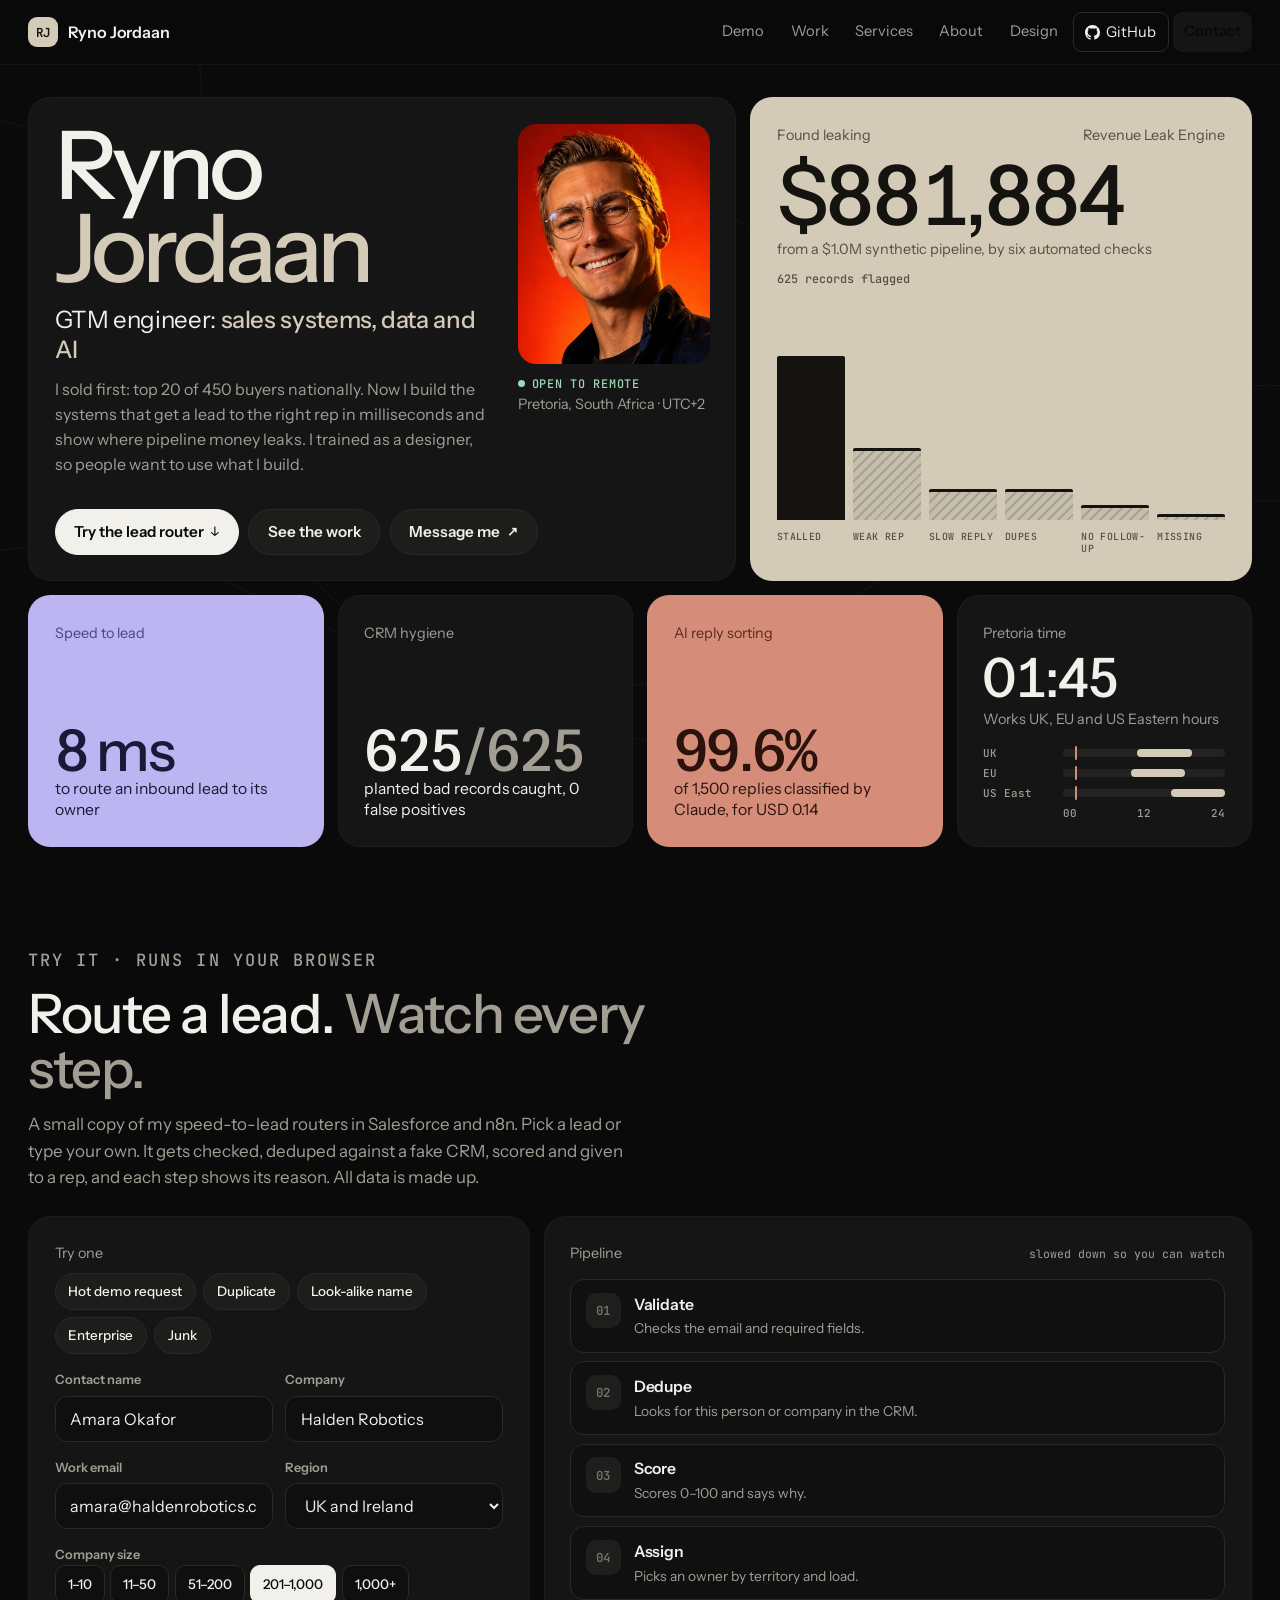
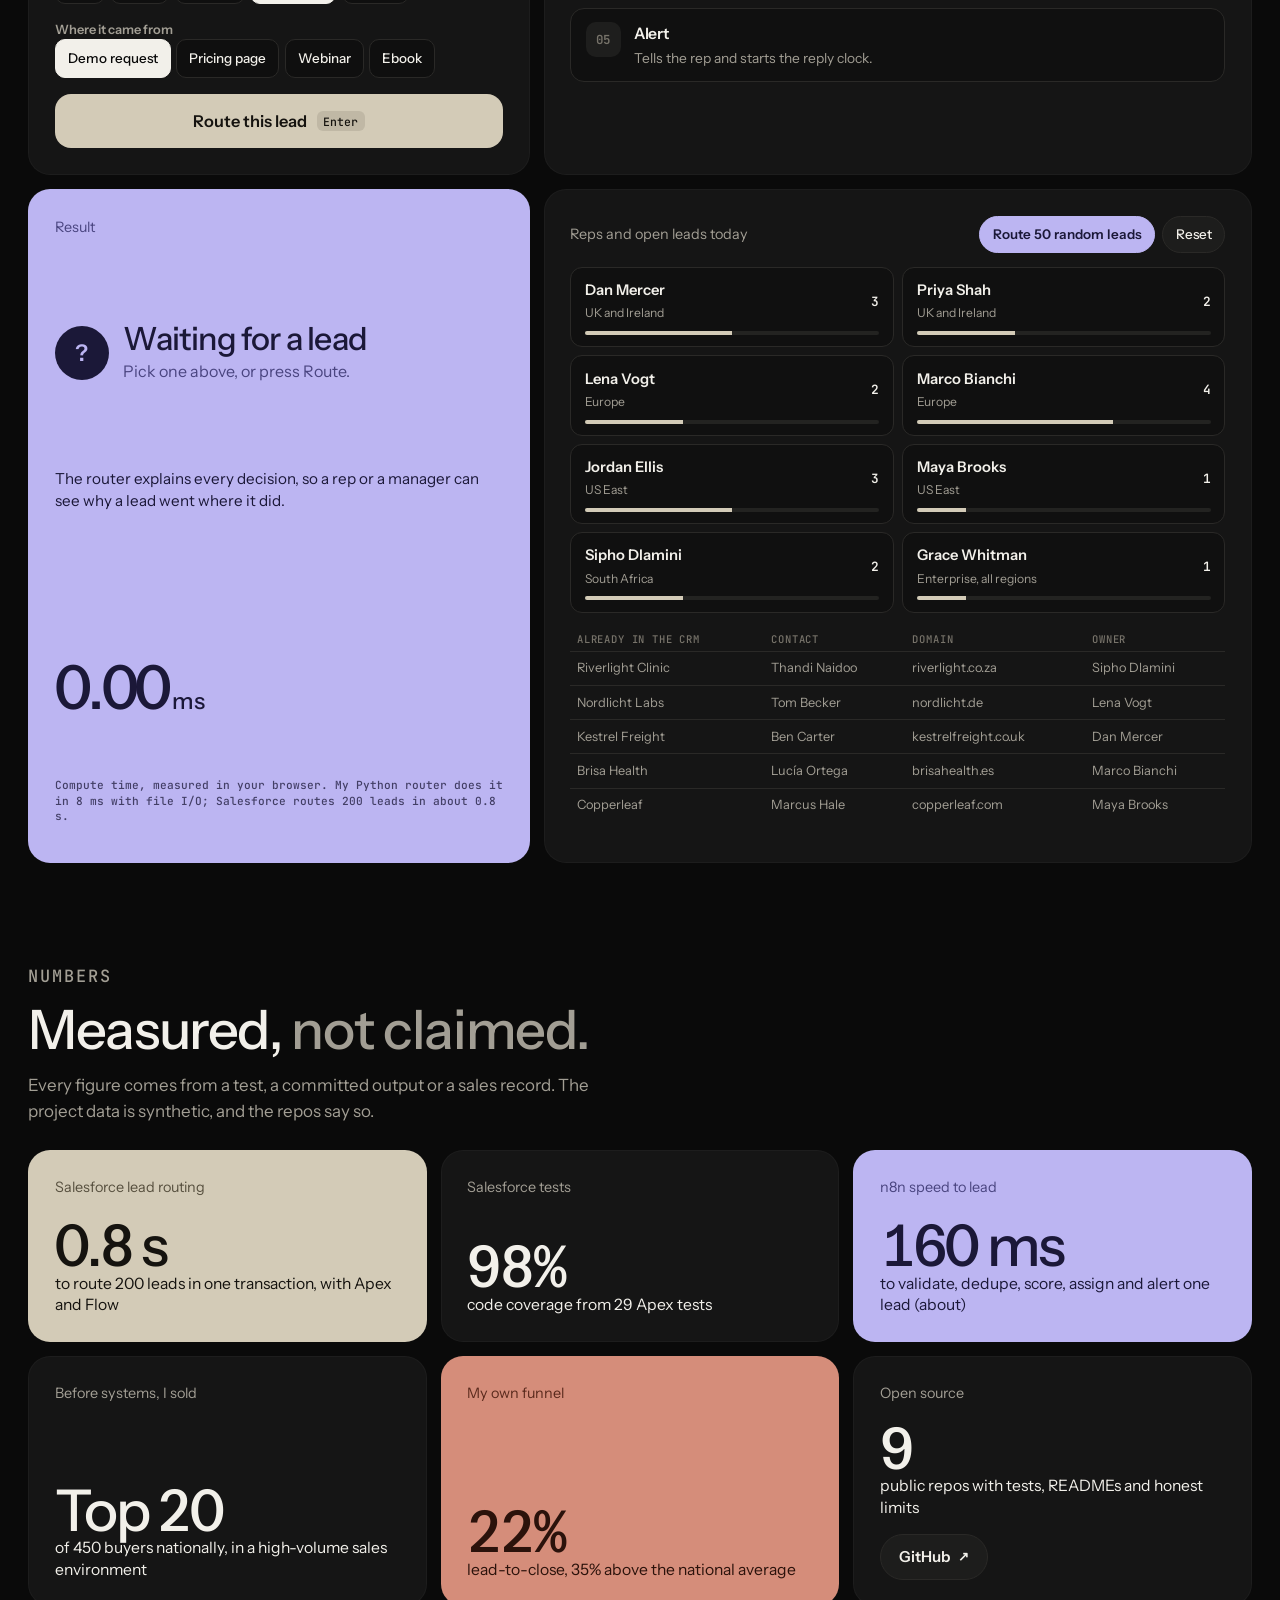
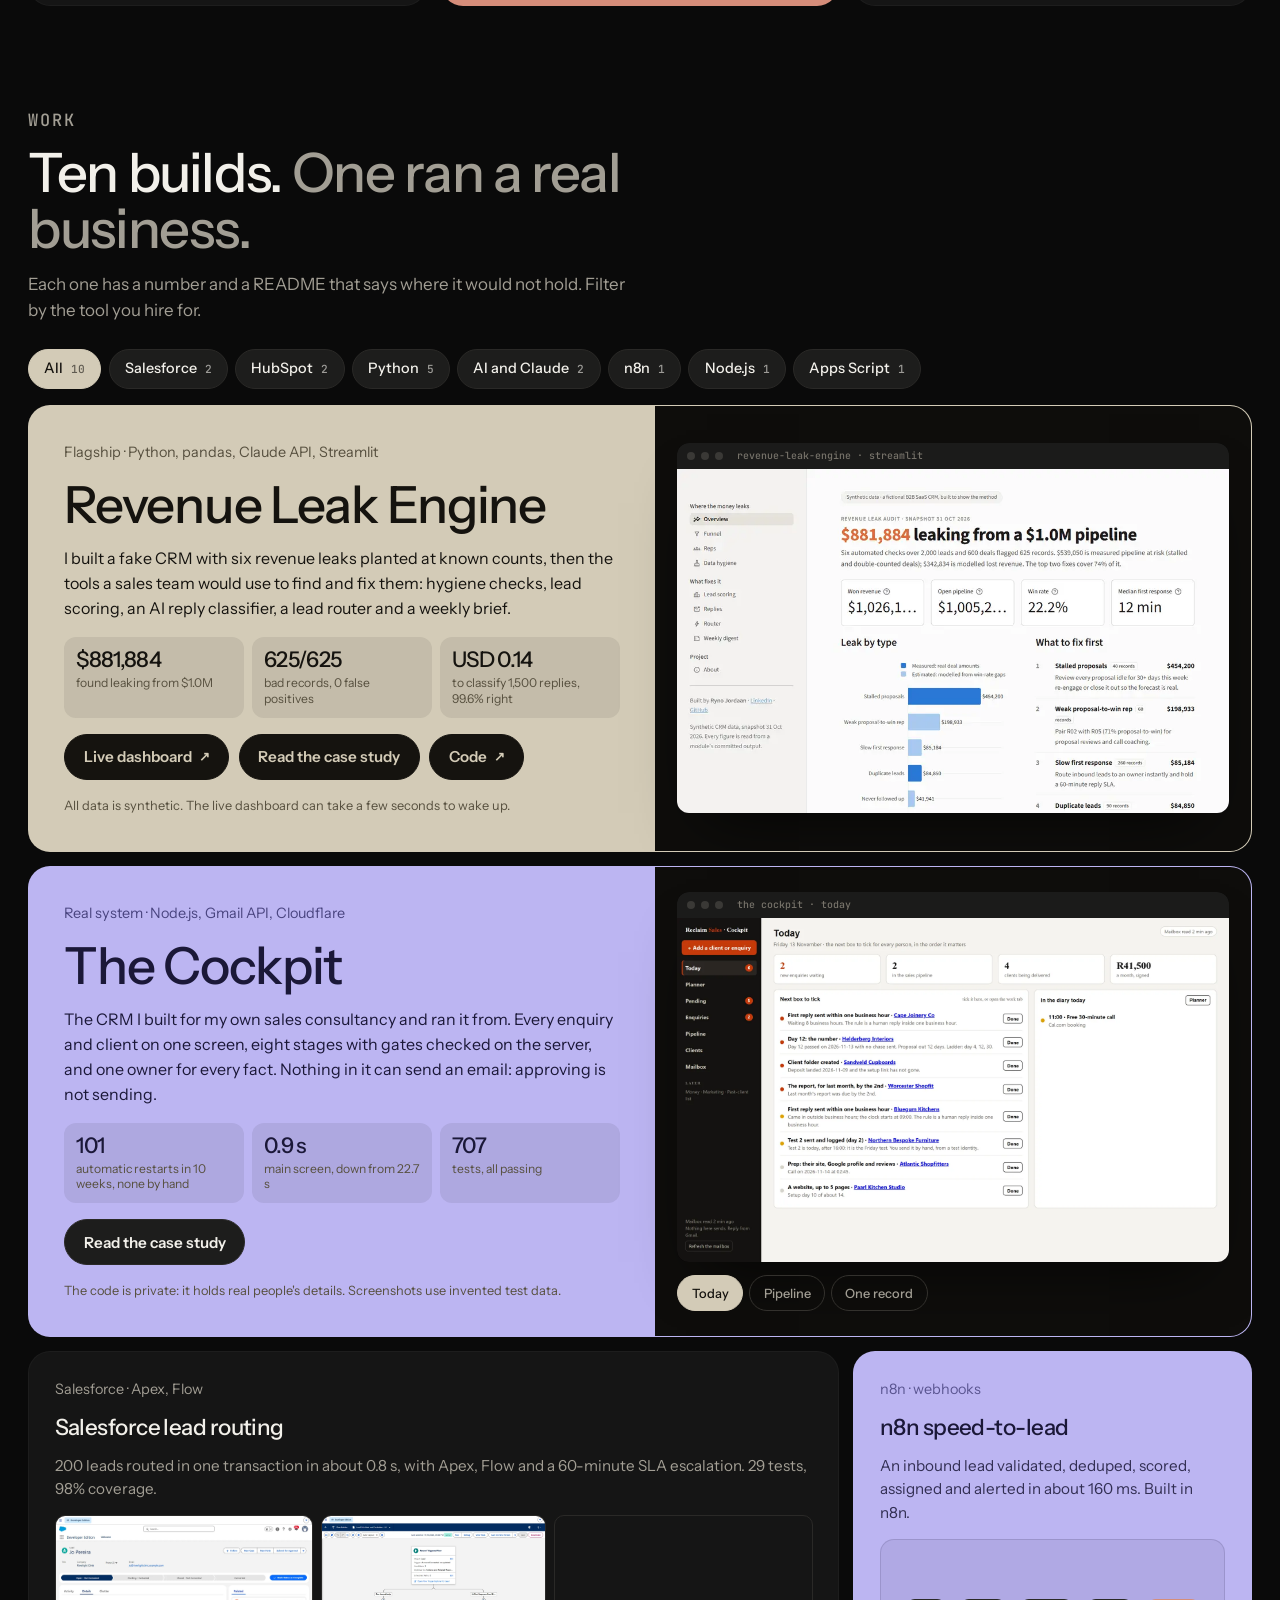
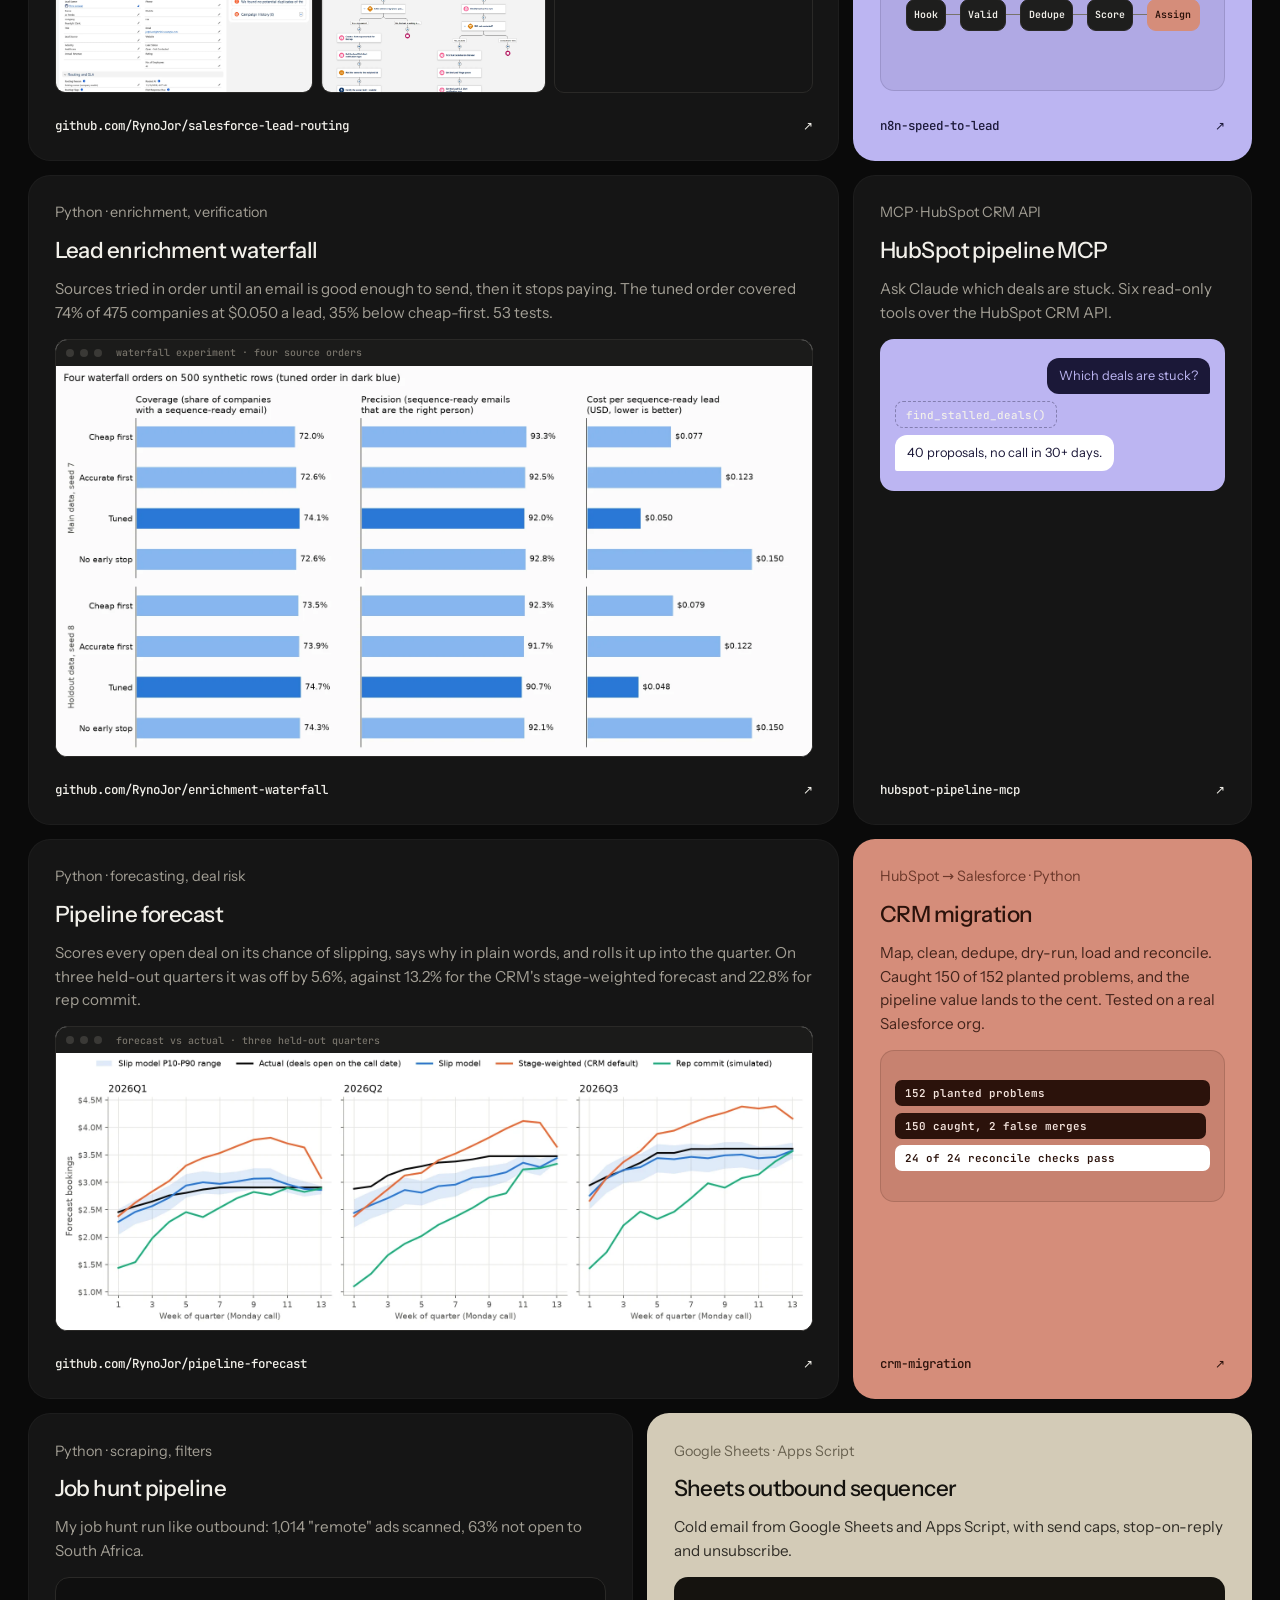
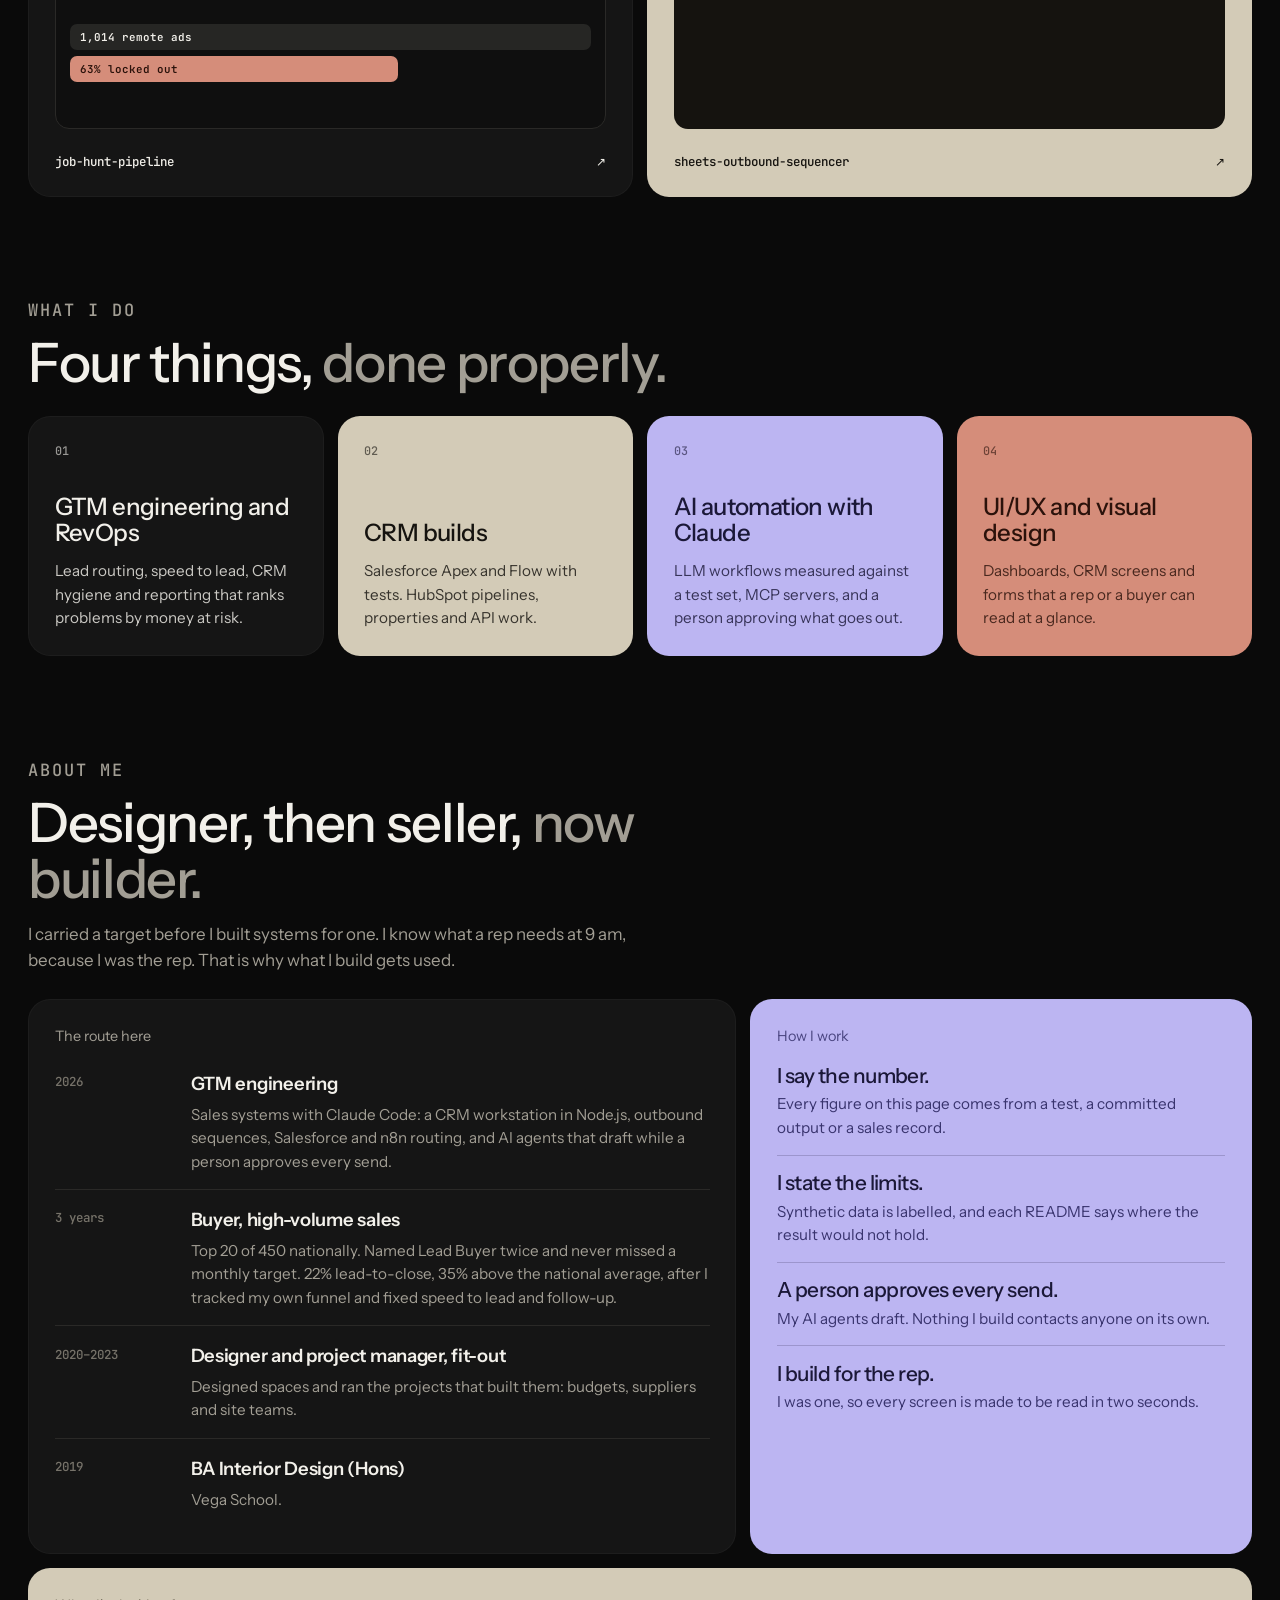
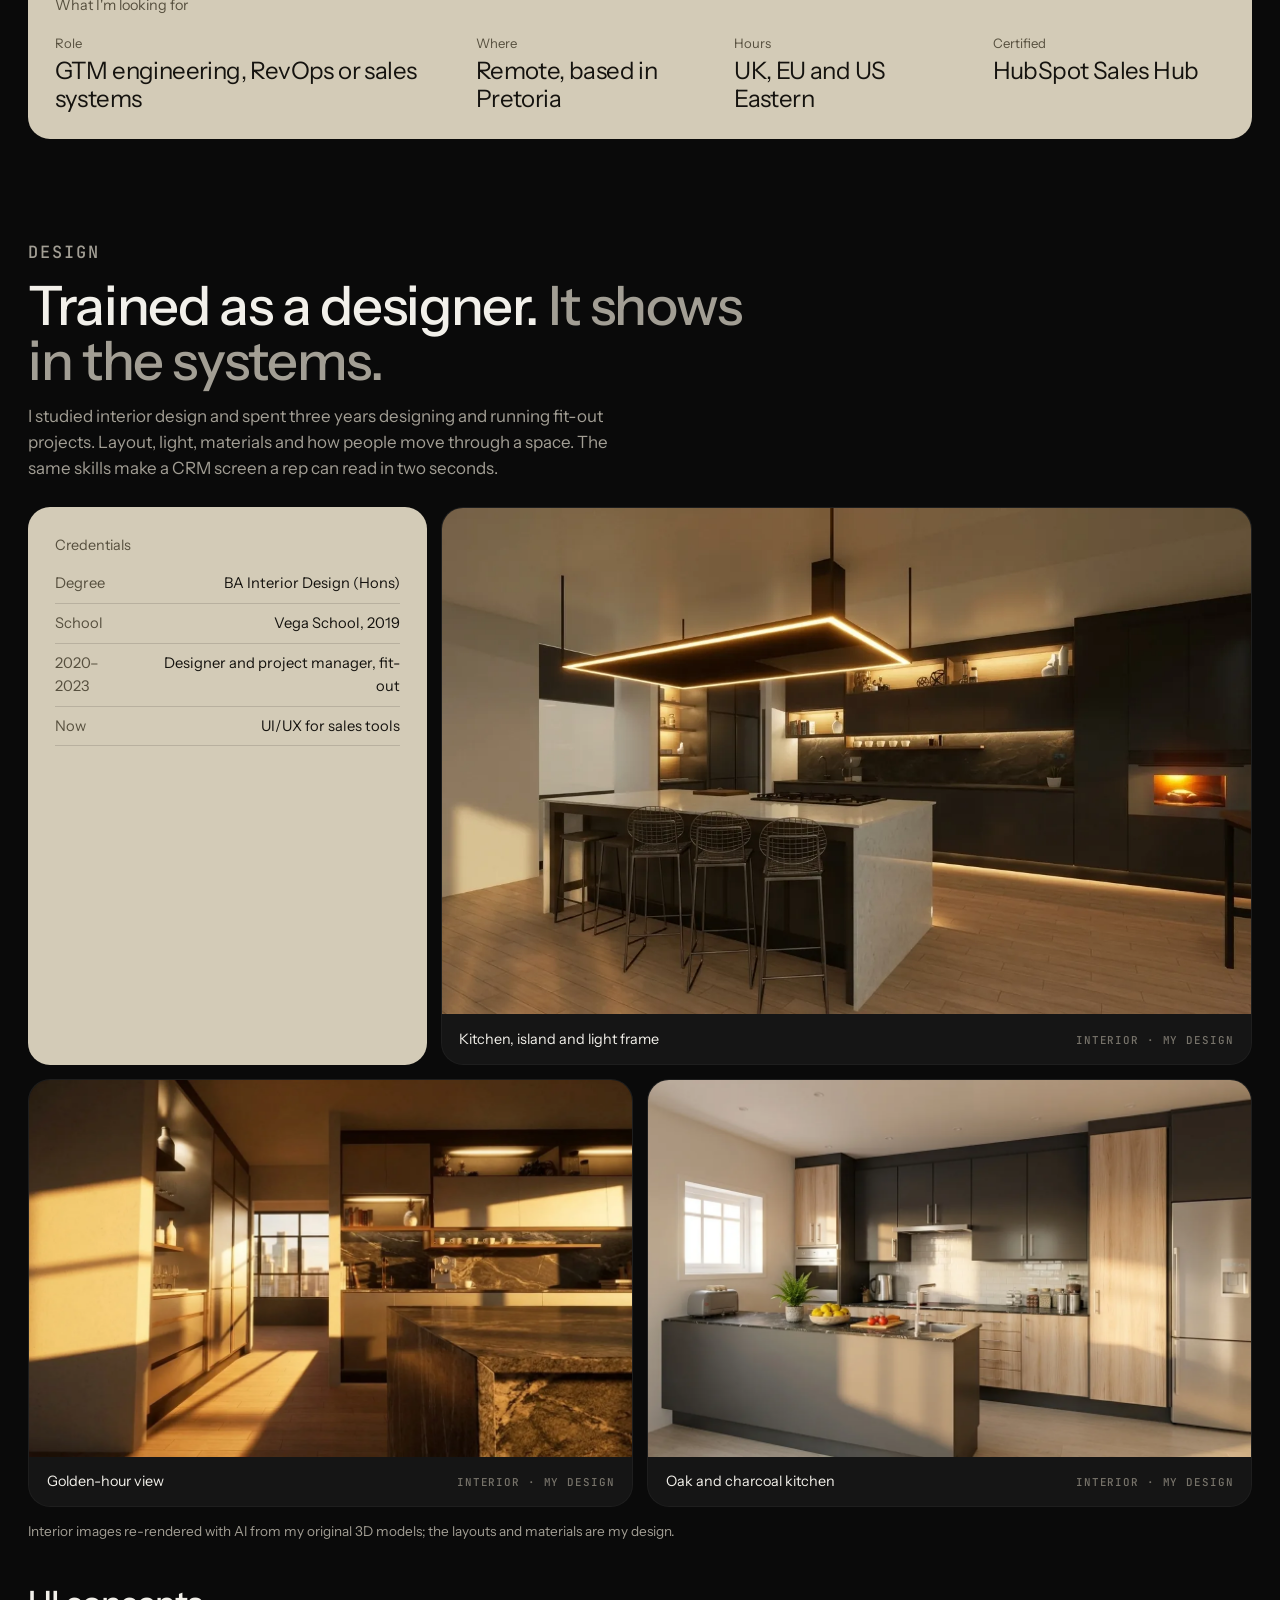
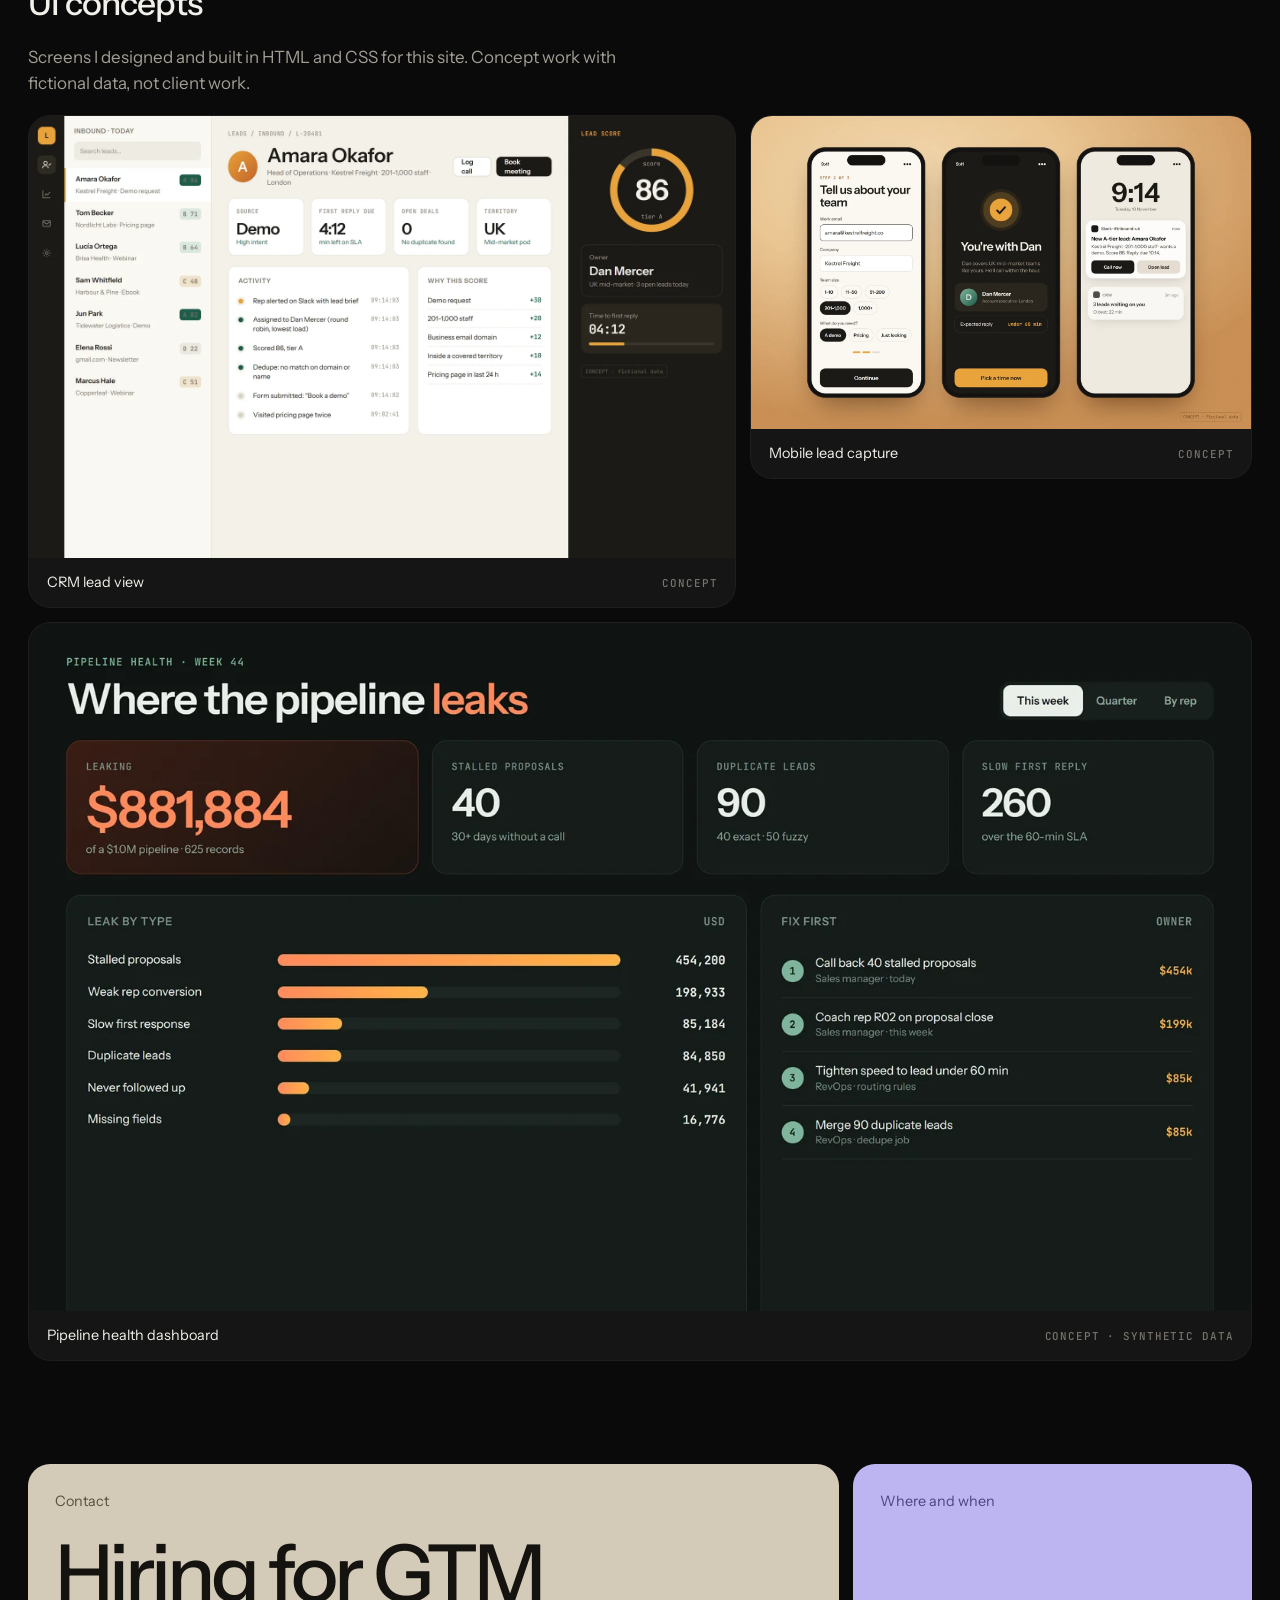
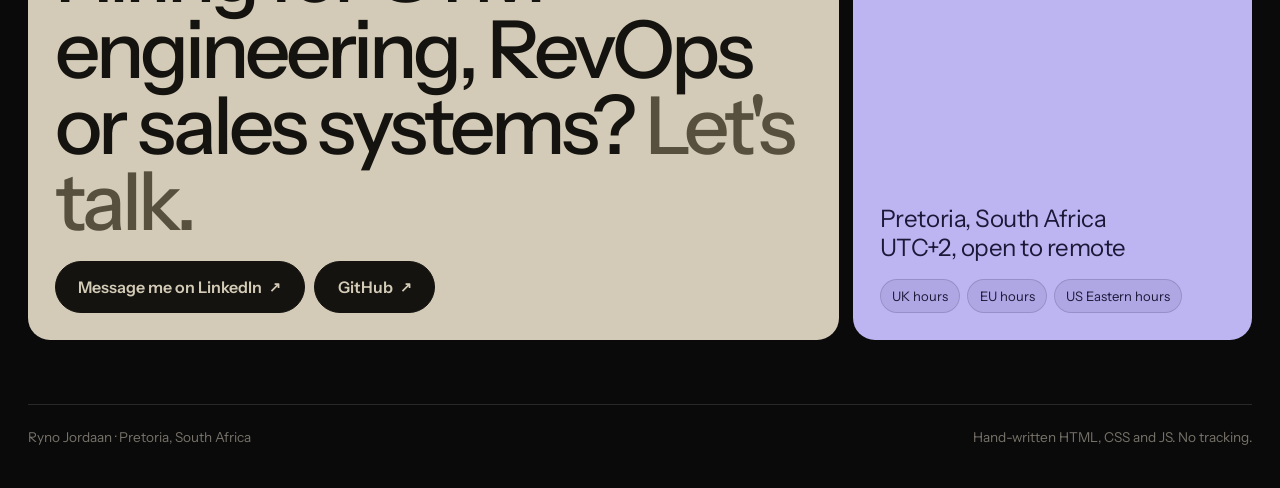
==== commit 3690615b: "Fix overlapping pills in the mobile concept; smaller portrait beside the intro Co-Authored-By: Claud" ====
--- a/index.html
+++ b/index.html
@@ -20,7 +20,7 @@
 <link rel="icon" href="data:image/svg+xml,%3Csvg xmlns='http://www.w3.org/2000/svg' viewBox='0 0 32 32'%3E%3Crect width='32' height='32' rx='9' fill='%23d3cbb7'/%3E%3Ctext x='16' y='21' font-family='monospace' font-size='13' font-weight='700' fill='%2315130f' text-anchor='middle'%3ERJ%3C/text%3E%3C/svg%3E">
 <link rel="preload" href="img/ryno-portrait.webp" as="image" type="image/webp">
 <link rel="preload" href="fonts/InstrumentSans-normal.woff2" as="font" type="font/woff2" crossorigin>
-<link rel="stylesheet" href="style.css?v=20261114">
+<link rel="stylesheet" href="style.css?v=20261114b">
 <script>document.documentElement.classList.remove('no-js')</script>
 </head>
 <body>
@@ -59,10 +59,16 @@
   <section class="wrap hero" aria-labelledby="name">
     <div class="bento hero-grid">
       <div class="t intro">
-        <div>
-          <h1 id="name">Ryno <span class="serif">Jordaan</span></h1>
-          <p class="role">GTM engineer: <b>sales systems, data and AI</b></p>
-          <p class="sub">I sold first: top 20 of 450 buyers nationally. Now I build the systems that get a lead to the right rep in milliseconds and show where pipeline money leaks. I trained as a designer, so people want to use what I build.</p>
+        <div class="intro-top">
+          <div>
+            <h1 id="name">Ryno <span class="serif">Jordaan</span></h1>
+            <p class="role">GTM engineer: <b>sales systems, data and AI</b></p>
+            <p class="sub">I sold first: top 20 of 450 buyers nationally. Now I build the systems that get a lead to the right rep in milliseconds and show where pipeline money leaks. I trained as a designer, so people want to use what I build.</p>
+          </div>
+          <figure class="portrait">
+            <img src="img/ryno-portrait.webp" width="800" height="800" alt="Ryno Jordaan, smiling, in round glasses and a dark jacket" fetchpriority="high">
+            <figcaption><span class="status">Open to remote</span><span>Pretoria, South Africa · UTC+2</span></figcaption>
+          </figure>
         </div>
         <div class="btns">
           <a class="btn light" href="#demo">Try the lead router <span class="arr" aria-hidden="true">↓</span></a>
@@ -70,11 +76,6 @@
           <a class="btn" href="https://www.linkedin.com/in/ryno-jordaan/" rel="noopener">Message me <span class="arr" aria-hidden="true">↗</span></a>
         </div>
       </div>
-
-      <figure class="t portrait">
-        <img src="img/ryno-portrait.webp" width="800" height="800" alt="Ryno Jordaan, smiling, in round glasses and a dark jacket" fetchpriority="high">
-        <figcaption><span class="status">Open to remote</span><span>Pretoria, South Africa · UTC+2</span></figcaption>
-      </figure>
 
       <div class="t sand ledger" aria-labelledby="ledger-h">
         <div class="top"><p class="lbl" id="ledger-h">Found leaking</p><p class="lbl">Revenue Leak Engine</p></div>
@@ -471,8 +472,8 @@
         <figcaption>CRM lead view<span>Concept</span></figcaption>
       </figure>
       <figure class="shot w5 rv">
-        <button type="button" data-lb="img/design/concept-mobile.webp" data-cap="Concept: a mobile lead form, the confirmation that names the rep, and the rep's alert.">
-          <img src="img/design/concept-mobile.webp" width="1600" height="1000" loading="lazy" decoding="async" alt="Three phone screens: a lead form, a confirmation naming the rep, and a Slack alert to the rep">
+        <button type="button" data-lb="img/design/concept-mobile.webp?v=2" data-cap="Concept: a mobile lead form, the confirmation that names the rep, and the rep's alert.">
+          <img src="img/design/concept-mobile.webp?v=2" width="1600" height="1000" loading="lazy" decoding="async" alt="Three phone screens: a lead form, a confirmation naming the rep, and a Slack alert to the rep">
         </button>
         <figcaption>Mobile lead capture<span>Concept</span></figcaption>
       </figure>
@@ -521,6 +522,6 @@
   <p id="lbCap"></p>
 </dialog>
 
-<script src="site.js?v=20261114" defer></script>
+<script src="site.js?v=20261114b" defer></script>
 </body>
 </html>
--- a/style.css
+++ b/style.css
@@ -385,23 +385,24 @@
 @media (max-width:47.99rem){.menu-btn{display:grid}.bar nav{gap:.4rem}}
 @media (min-width:48rem){.sheet{display:none}}
 
-/* hero: name, portrait, ledger */
-.hero-grid .intro,.hero-grid .portrait,.hero-grid .ledger{grid-column:span 12}
+/* hero: name with a small portrait at the side, ledger */
+.hero-grid .intro,.hero-grid .ledger{grid-column:span 12}
 .hero-grid .intro{min-height:0;gap:2rem}
 .hero-grid .intro h1{font-size:clamp(3.4rem,13vw,6.4rem)}
-.portrait{margin:0;padding:0;aspect-ratio:5/4;background:#b9330f;border-color:transparent}
-.portrait img{position:absolute;inset:0;width:100%;height:100%;object-fit:cover;object-position:45% 28%}
-.portrait figcaption{position:absolute;left:0;right:0;bottom:0;padding:3rem 1.1rem 1rem;display:grid;gap:.2rem;font-size:.9rem;line-height:1.3;color:#fff;background:linear-gradient(rgba(12,6,3,0),rgba(12,6,3,.86))}
-@media (min-width:48rem){
-  .hero-grid .portrait{grid-column:span 5;aspect-ratio:auto;min-height:24rem}
-  .hero-grid .ledger{grid-column:span 7}
+.intro-top{display:grid;gap:1.3rem}
+.portrait{margin:0;display:flex;align-items:center;gap:.85rem;order:-1}
+.portrait img{width:84px;height:84px;border-radius:20px;object-fit:cover;object-position:45% 30%;flex:none}
+.portrait figcaption{display:grid;gap:.2rem;font-size:.9rem;line-height:1.3;color:var(--muted)}
+@media (min-width:40rem){
+  .intro-top{grid-template-columns:1fr auto;gap:1.6rem;align-items:start}
+  .portrait{order:0;display:grid;gap:.75rem;width:clamp(9.5rem,15vw,12rem)}
+  .portrait img{width:100%;height:auto;aspect-ratio:4/5;border-radius:18px}
+  .hero-grid .intro h1{font-size:clamp(3.6rem,9vw,6.4rem)}
 }
 @media (min-width:64rem){
-  .hero-grid .intro{grid-column:span 5;min-height:31rem}
-  .hero-grid .intro h1{font-size:clamp(4.6rem,8vw,6.4rem)}
-  .hero-grid .portrait{grid-column:span 3;min-height:0}
-  .hero-grid .ledger{grid-column:span 4}
-  .hero-grid .ledger .big{font-size:clamp(2.8rem,5.1vw,4.2rem)}
+  .hero-grid .intro{grid-column:span 7;min-height:30rem}
+  .hero-grid .intro h1{font-size:clamp(4.4rem,7.4vw,6rem)}
+  .hero-grid .ledger{grid-column:span 5}
 }
 .bars{position:relative;padding-top:2.6rem;height:clamp(10.5rem,16vw,13rem)}
 #drip{position:absolute;inset:0;width:100%;height:100%;pointer-events:none}
